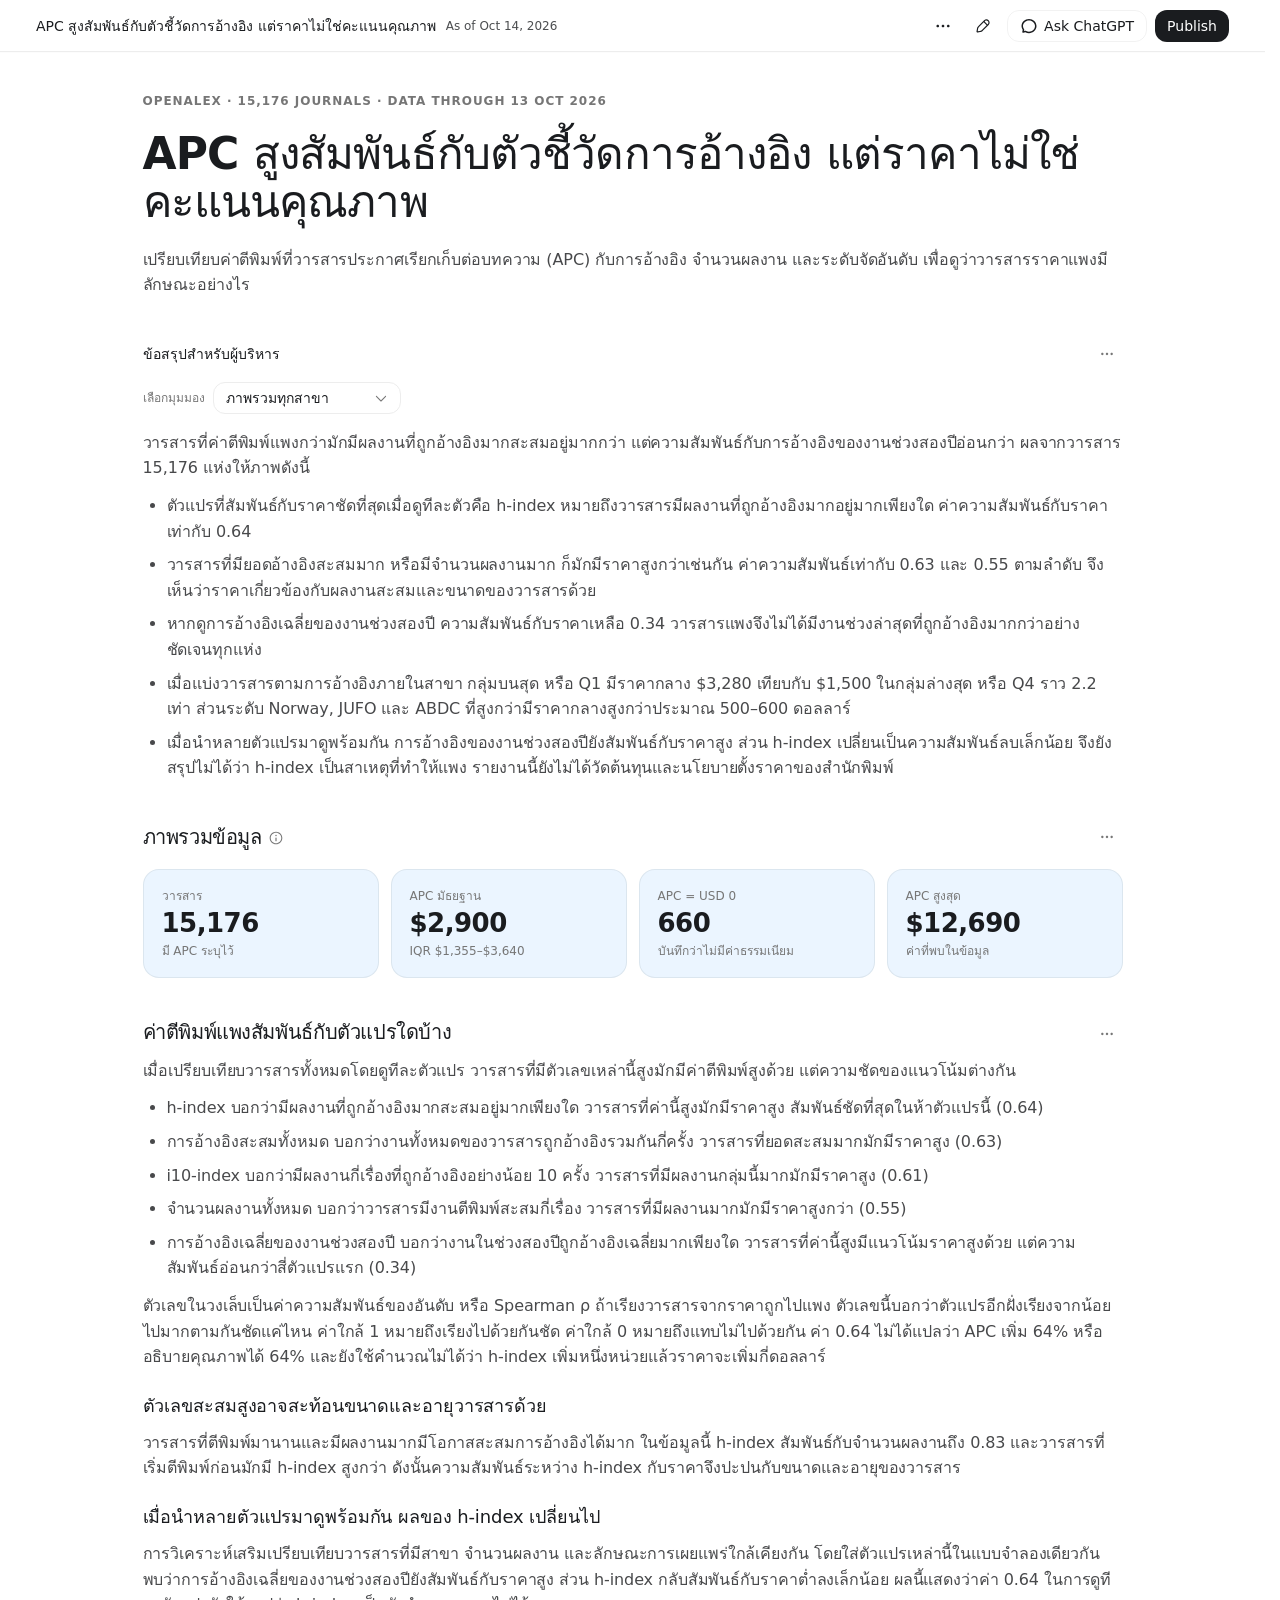
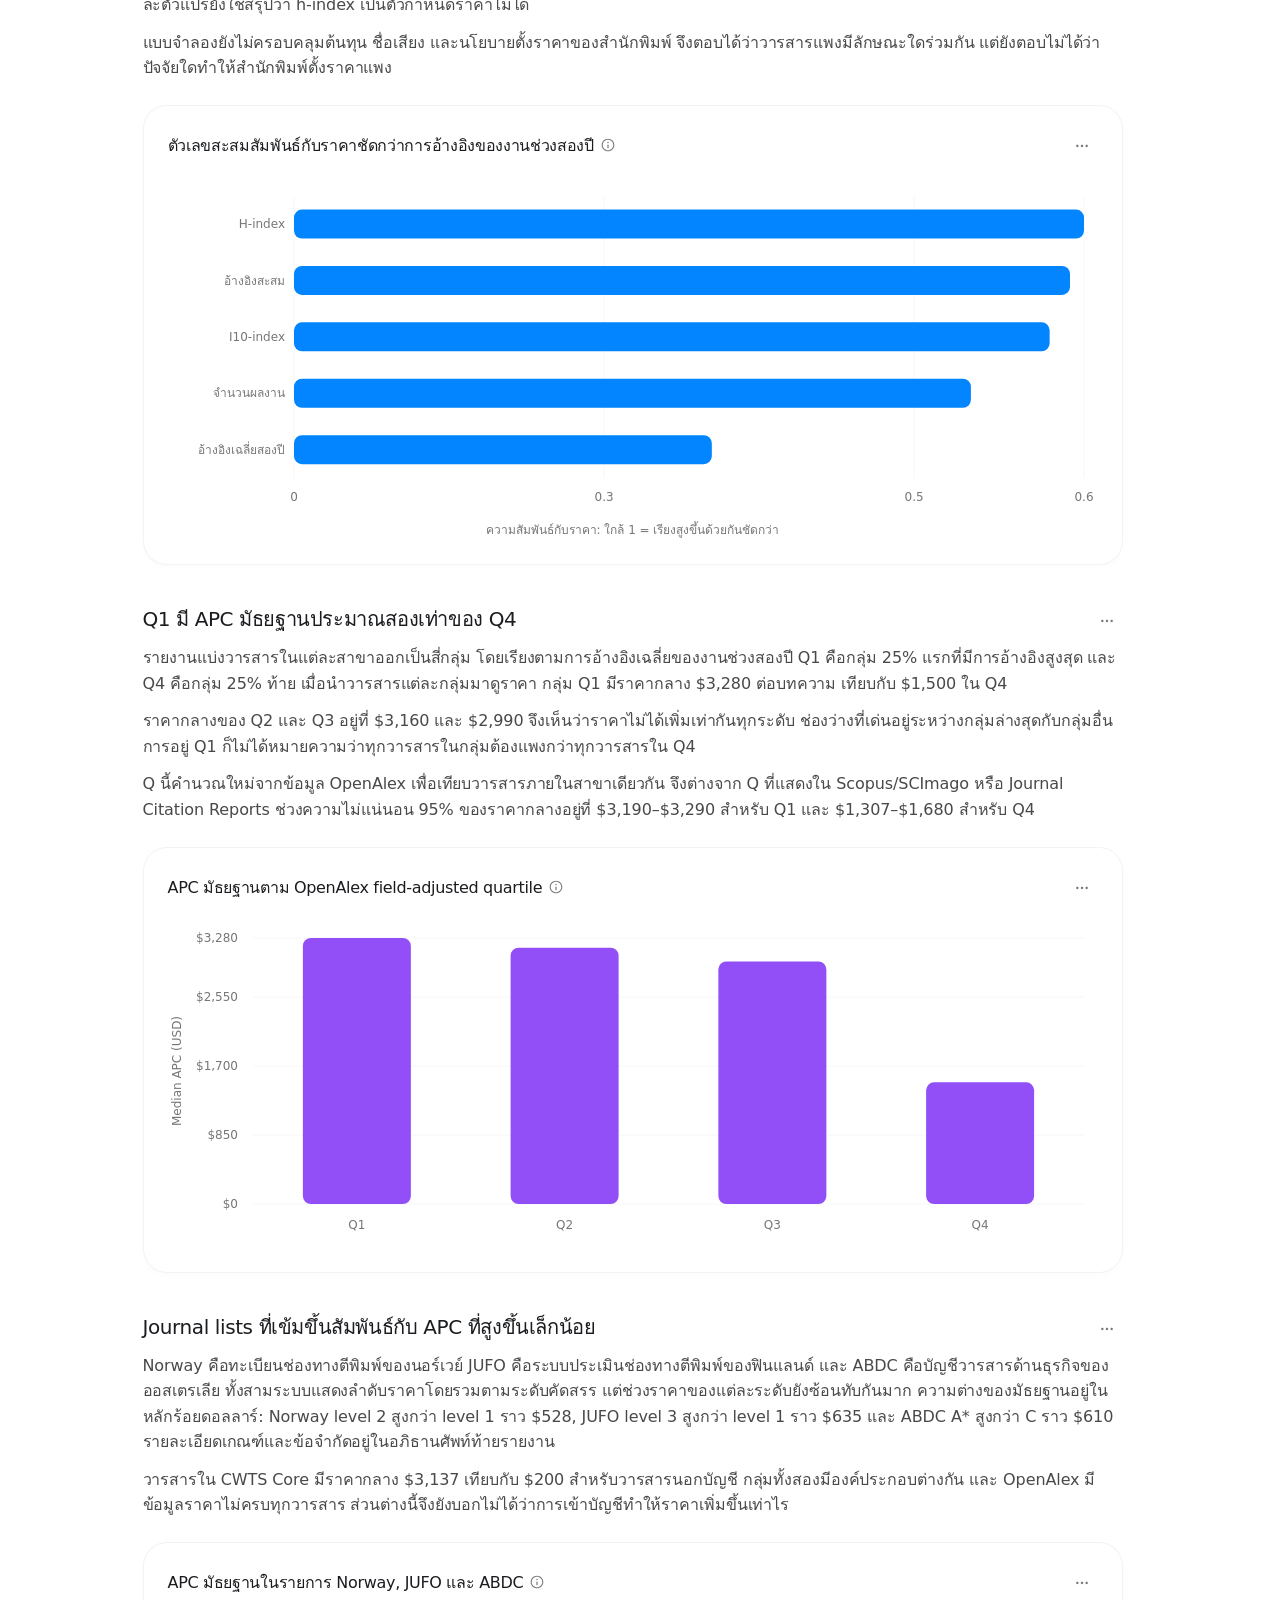
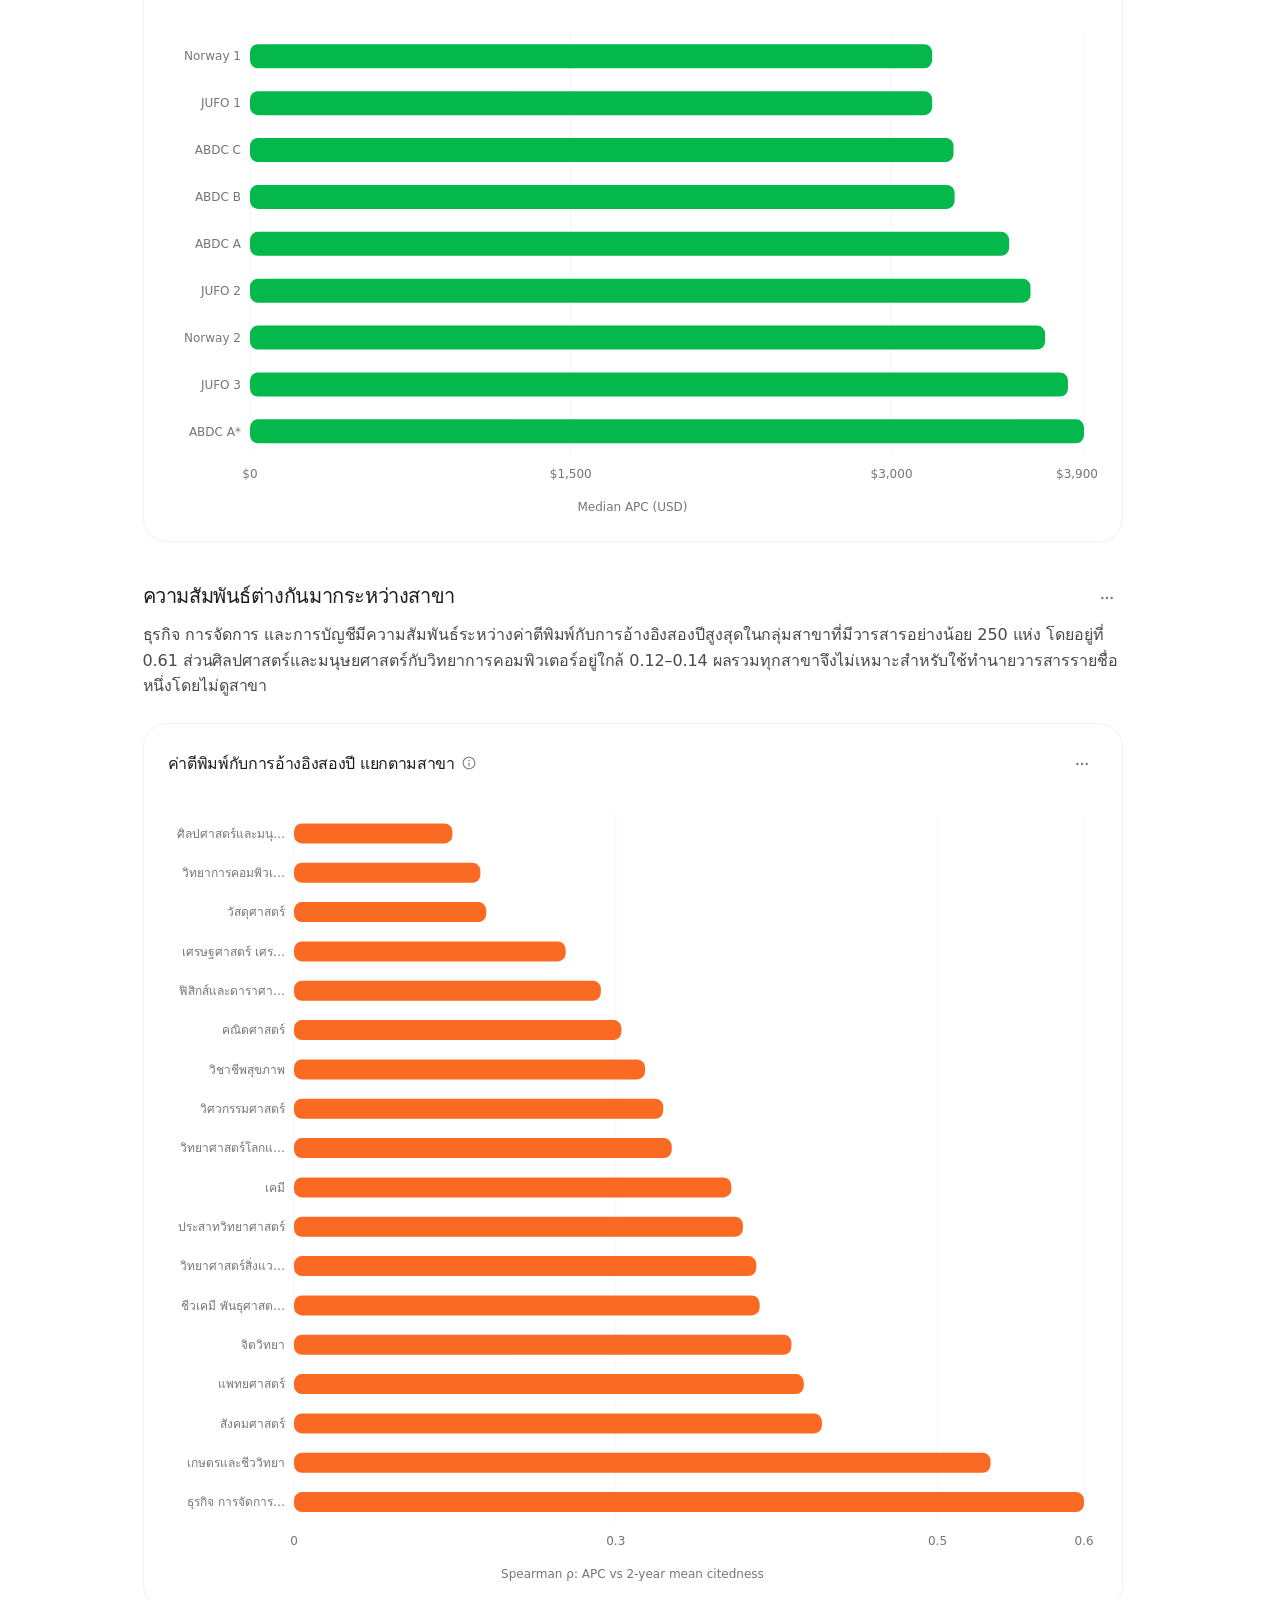
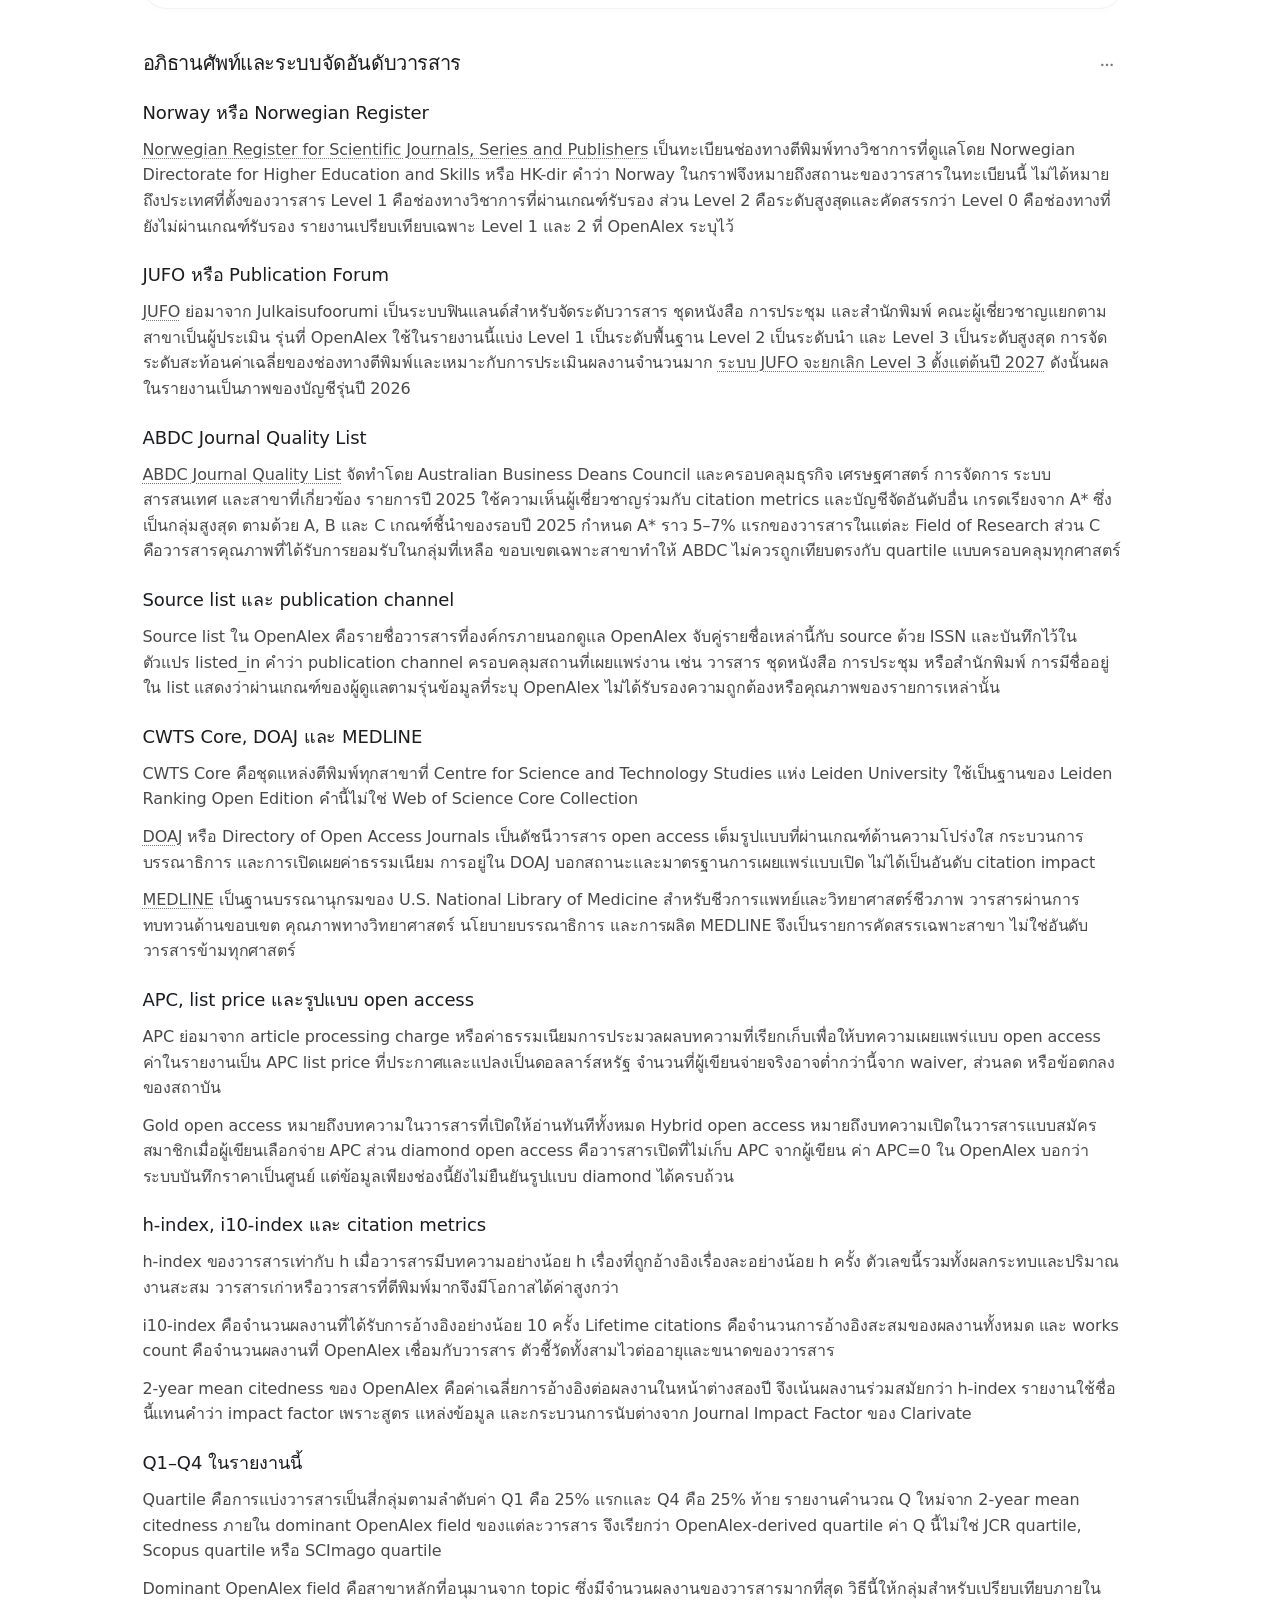
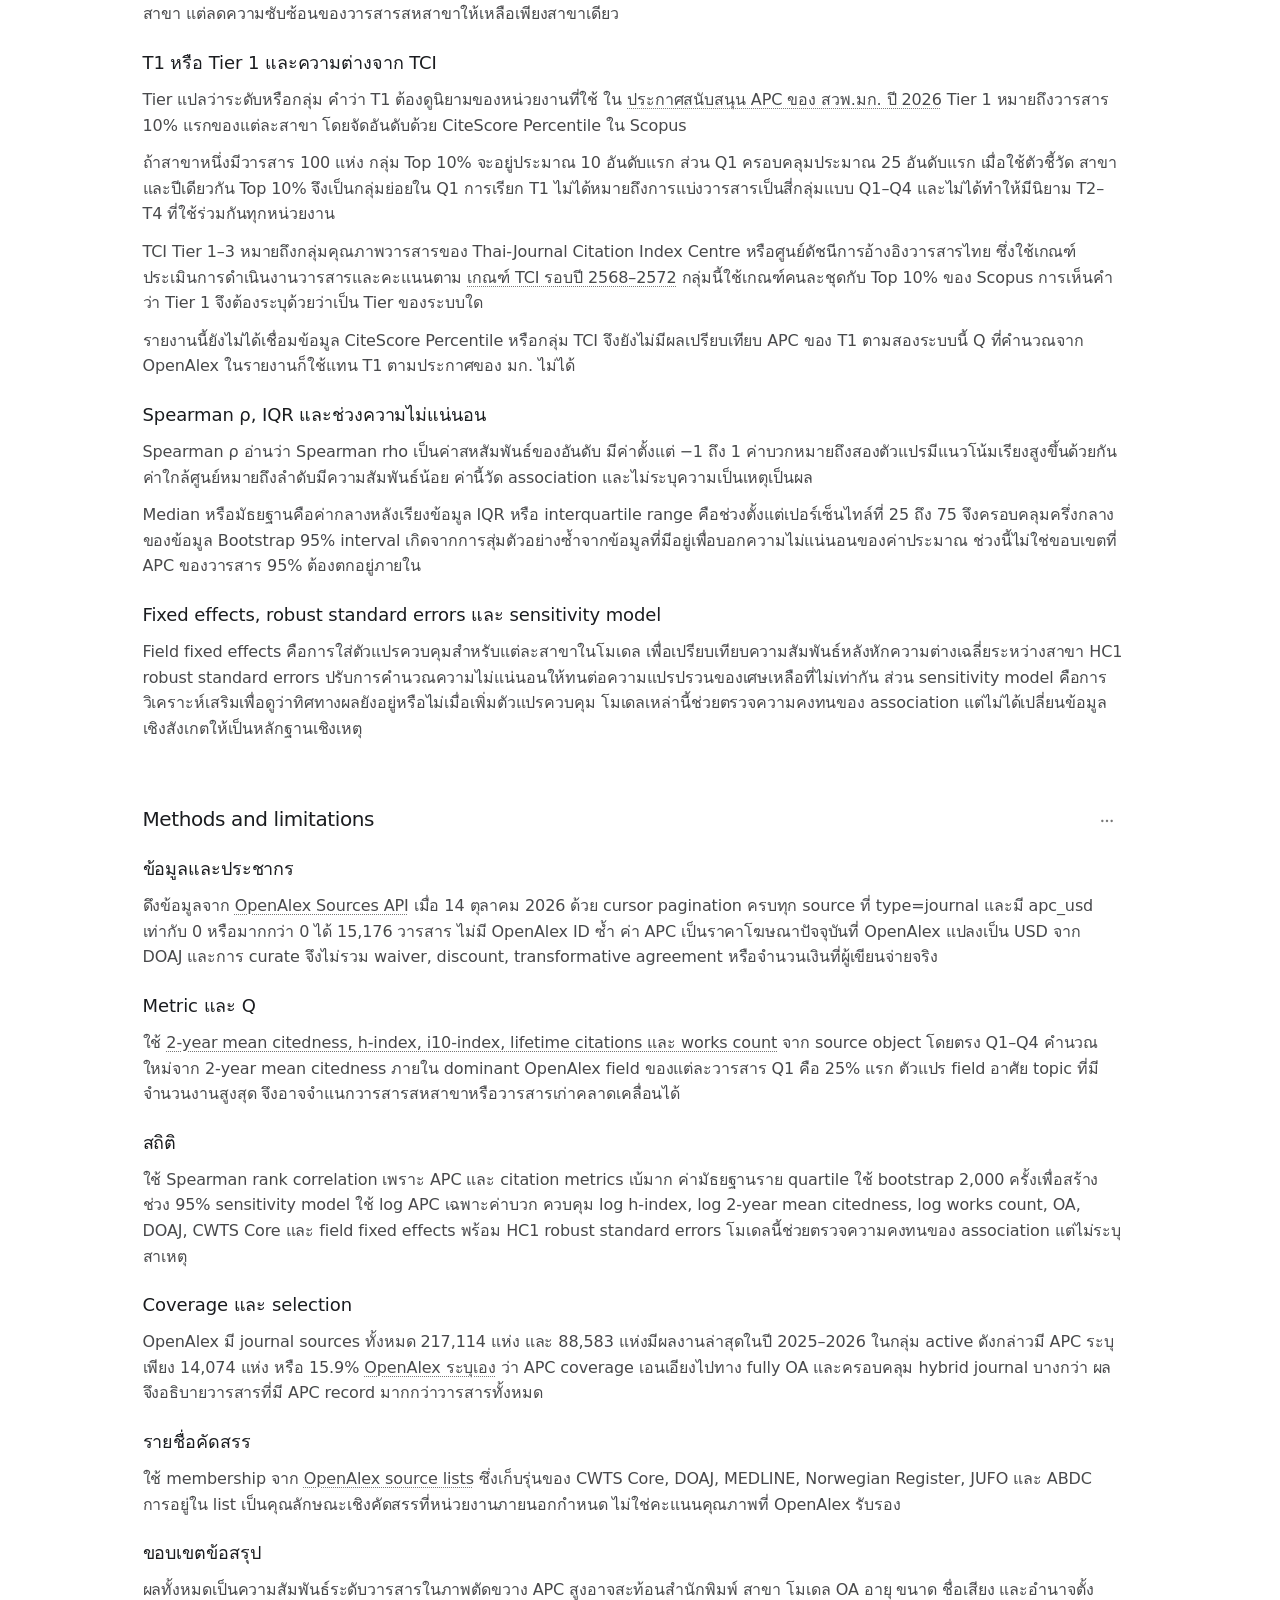
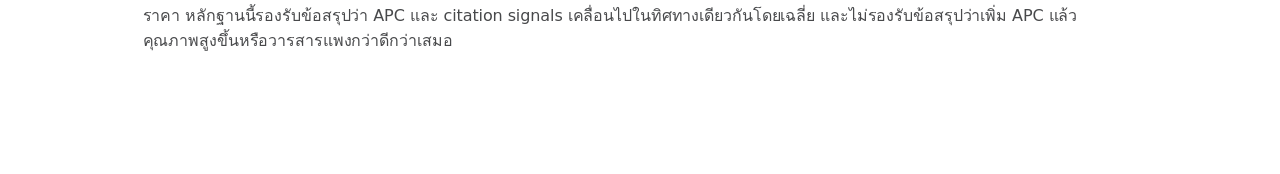
==== site/apc-quality-report.html @ b06a20b9 "Add OpenAlex APC quality report, analysis, and deployment workflow" ====
<!doctype html>
<html lang="th">
<head>
<!-- Google Analytics: same measurement ID as urban.cpe.ku.ac.th -->
<script async src="https://www.googletagmanager.com/gtag/js?id=G-BWX7PFH4XM"></script>
<script>
  window.dataLayer = window.dataLayer || [];
  function gtag(){dataLayer.push(arguments);}
  gtag("js", new Date());
  gtag("config", "G-BWX7PFH4XM", { anonymize_ip: true });
</script>

<meta charset="utf-8">
<meta name="viewport" content="width=device-width, initial-scale=1">
<meta name="color-scheme" content="light dark">
<meta name="theme-color" content="#ffffff">
<meta name="data-app-snapshot-sha256" content="0179eed8e759d03d954dcfe3400791c3a5f166234ef42895cb995ad8b1d09591">
<meta name="data-app-runtime-sha256" content="9e3ede84b28aded3c7379b6e6a5611f0d95b9977eb0f781e279ceefabfcbd27e">
<meta name="data-app-bootstrap" content="deferred-content-v1">


<meta name="data-app-local-thread" content="01a13a0b-711e-7191-8e4e-54ca4b1462dc">
<title>APC สูงสัมพันธ์กับตัวชี้วัดการอ้างอิง แต่ราคาไม่ใช่คะแนนคุณภาพ</title>
<link rel="icon" type="image/svg+xml" href="[data-uri]">
<style>:root{color-scheme:light dark;--adaptive-theme:1;--font-sans-default:-apple-system-body,ui-sans-serif,-apple-system,system-ui,"Segoe UI",Helvetica,"Apple Color Emoji",Arial,sans-serif,"Segoe UI Emoji","Segoe UI Symbol";--font-sans:var(--vscode-font-family,var(--font-sans-default));--background:var(--color-token-main-surface-primary,var(--color-background-surface,light-dark(#fff,#181818)));--surface:var(--color-background-elevated-secondary-opaque,light-dark(#fcfcfc,#212121));--surface-raised:var(--color-token-dropdown-background,light-dark(#fff,#282828));--muted:light-dark(#f7f7f7,#282828);--control:var(--color-background-control-opaque,light-dark(#fff,#212121));--control-hover:light-dark(#f2f2f2,#303030);--interaction-hover:var(--muted);--interaction-active:var(--control-hover);--text:var(--color-token-foreground,var(--color-text-foreground,light-dark(#1a1c1f,#fff)));--secondary:var(--color-token-description-foreground,light-dark(#767676,#afafaf));--border:var(--color-token-border,var(--color-border,light-dark(#ededed,#303030)));--border-strong:var(--color-border-heavy,light-dark(#dfdfdf,#414141));--accent:var(--color-text-accent,light-dark(#339cff,#99ceff));--positive:var(--color-text-success,light-dark(#00a240,#40c977));--negative:var(--color-text-error,light-dark(#e02e2a,#ff6764));--chart-1:light-dark(#0285ff,#66b5ff);--chart-2:light-dark(#924ff7,#ad7bf9);--chart-3:light-dark(#04b84c,#40c977);--chart-4:light-dark(#fb6a22,#ff8549);--chart-5:light-dark(#ff66ad,#ff8cc1);--chart-6:light-dark(#ffc300,#ffd240);--chart-7:light-dark(#fa423e,#ff6764);--chart-8:light-dark(#8f8f8f,#afafaf);--chart-neutral-fill:color-mix(in srgb,var(--text) 3%,var(--surface));--ranked-list-fill:color-mix(in srgb,var(--chart-1) 16%,var(--surface));--ranked-list-fill-hover:color-mix(in srgb,var(--chart-1) 24%,var(--surface));--movement-positive:color-mix(in srgb,var(--positive) 75%,var(--text));--movement-negative:color-mix(in srgb,var(--negative) 75%,var(--text));--movement-total:var(--secondary);--card-radius:16px;--data-card-radius:20px;--data-card-background:var(--background);--control-radius:12px;--mark-radius:8;--card-shadow:0 4px 12px rgb(0 0 0/1%);--shadow:0 8px 16px -4px rgb(0 0 0/12%)}:root:not([data-app-theme]),:root:is([data-app-theme="original"],[data-app-theme="codex-classic"]){--dashboard-background:light-dark(color-mix(in srgb,var(--background) 98.6%,var(--text)),var(--background))}
.dashboard-topbar-copy,.dashboard-topbar-actions,.dashboard-topbar-edit-controls{align-items:center;gap:10px;min-width:0;display:flex}.dashboard-topbar-copy{flex:auto}.dashboard-topbar-actions,.dashboard-topbar-edit-controls{flex:none}.dashboard-topbar-mode-controls{flex:none;align-items:center;gap:10px;display:flex}.dashboard-topbar-mode-controls [data-mode-action]{box-sizing:border-box;white-space:nowrap;transform-origin:100%}@media (width<=599px){.dashboard-topbar-mode-controls{grid-area:2/1/3/-1;justify-self:end}}.data-executive-summary{border-radius:var(--data-card-radius,var(--card-radius));background:0 0;border:0;min-width:0;overflow:visible}.data-executive-summary-heading{margin:0}.data-executive-summary-trigger{border-radius:var(--data-card-radius,var(--card-radius));width:100%;color:var(--text);cursor:pointer;font:inherit;text-align:left;background:0 0;border:0;justify-content:space-between;align-items:center;gap:16px;padding:12px 14px;display:flex}.data-executive-summary-trigger:hover{background:var(--interaction-hover,var(--control-hover))}.data-executive-summary-trigger:focus-visible{outline:2px solid var(--accent);outline-offset:-2px}.data-executive-summary-title-group{flex-wrap:wrap;flex:1;align-items:baseline;gap:10px;min-width:0;display:flex}.data-executive-summary-title{white-space:nowrap;flex:none;font-size:16px;font-weight:500;line-height:20px}.data-executive-summary-preview{min-width:0;color:color-mix(in srgb, var(--secondary) 68%, transparent);text-overflow:ellipsis;white-space:nowrap;flex:240px;font-size:14px;font-weight:400;line-height:20px;overflow:hidden}.data-executive-summary-toggle-icon{width:18px;height:18px;color:var(--secondary);flex:none;position:relative}.data-executive-summary-toggle-icon:before,.data-executive-summary-toggle-icon:after{content:"";background:currentColor;border-radius:999px;width:14px;height:1.5px;position:absolute;top:50%;left:50%;transform:translate(-50%,-50%)}.data-executive-summary-toggle-icon:after{transform:translate(-50%,-50%)rotate(90deg)}.data-executive-summary-trigger[aria-expanded=true] .data-executive-summary-toggle-icon:after{opacity:0}.data-executive-summary[data-open] .data-executive-summary-title{color:var(--secondary)}.data-executive-summary-panel{padding:0 0 18px}.data-executive-summary--inset{background:color-mix(in srgb, var(--text) 2%, transparent);overflow:hidden}.data-executive-summary--inset .data-executive-summary-trigger:hover{background:color-mix(in srgb, var(--text) 2%, transparent)}.data-executive-summary--inset .data-executive-summary-panel{padding:0 14px 18px}.data-executive-summary-content{grid-template-columns:minmax(0,1fr);gap:16px;width:100%;min-width:0;max-width:780px;padding-top:8px;display:grid}.data-executive-summary-content>:where(p,ul,ol){margin:0}.data-executive-summary-content .rich-narrative{min-width:0;margin:0}.data-executive-summary-content :is(.rich-narrative-content,.report-rich-editable)>p{margin:0}.data-executive-summary-content p{color:var(--text);font-size:16px;line-height:1.55}.data-executive-summary-content :is(strong,b,.markdown-bold){font-weight:600}.data-segmented-control{border:1px solid var(--border);border-radius:var(--control-radius);background:var(--control);align-items:stretch;min-width:0;max-width:100%;display:inline-flex;overflow:visible}.data-segmented-control[data-full-width]{width:100%;display:flex}.data-segmented-control-label{text-overflow:ellipsis;white-space:nowrap;min-width:0;overflow:hidden}.data-segmented-control[data-disabled]{opacity:var(--control-disabled-opacity,.58)}.data-segmented-control button{border:0;border-left:1px solid var(--border);min-width:0;min-height:30px;color:var(--secondary);cursor:pointer;font:inherit;white-space:nowrap;background:0 0;flex:0 auto;justify-content:center;align-items:center;padding:0 12px;font-size:14px;font-weight:400;line-height:20px;display:inline-flex;position:relative}.data-segmented-control button:first-child{border-radius:var(--control-radius) 0 0 var(--control-radius)}.data-segmented-control button:last-child{border-radius:0 var(--control-radius) var(--control-radius) 0}.data-segmented-control button:only-child{border-radius:var(--control-radius)}.data-segmented-control-tooltip{z-index:var(--layer-tooltip);position:absolute;bottom:calc(100% + 7px);left:50%;transform:translate(-50%,2px)}.data-segmented-control-button:hover .data-segmented-control-tooltip,.data-segmented-control-button:focus-visible .data-segmented-control-tooltip{opacity:1;transform:translate(-50%)}.data-segmented-control[data-size=default] button{min-height:calc(var(--data-control-height,32px) - 2px)}.data-segmented-control[data-full-width] button{flex:1 1 0}.data-segmented-control button:first-child{border-left:0}.data-segmented-control button:hover:not(:disabled){background:var(--interaction-hover,var(--control-hover));color:var(--text)}.data-segmented-control button:focus-visible{z-index:1;outline:2px solid var(--accent);outline-offset:-2px;position:relative}.data-segmented-control button[aria-pressed=true]{background:color-mix(in srgb, var(--text) 5%, transparent);color:var(--text)}.data-segmented-control button:disabled{cursor:default}@media (prefers-reduced-motion:reduce){.data-segmented-control button{transition:none}}.data-slider{--data-slider-control-height:var(--data-control-height,32px);--data-slider-control-padding:var(--space-3,12px);--data-slider-inline-gap:24px;--data-slider-inline-label-width:200px;align-content:start;gap:var(--field-label-gap,6px);min-width:0;color:var(--text);display:grid;container:data-slider/inline-size}.data-slider[data-layout=inline]{grid-template-columns:minmax(112px, var(--data-slider-inline-label-width)) minmax(0, 1fr);align-items:center;column-gap:var(--data-slider-inline-gap);row-gap:var(--field-label-gap,6px)}.data-slider[data-layout=inline]>.data-slider-label--outside{grid-area:1/1}.data-slider[data-layout=inline]>.data-slider-control{grid-area:1/2}.data-slider[data-layout=inline][data-label-placement=hidden]>.data-slider-control{grid-column:1/-1}.data-slider[data-disabled]{opacity:var(--control-disabled-opacity,.58)}.data-slider-label{min-width:0;color:var(--secondary);font-size:14px;font-weight:400;line-height:20px}.data-slider-label--outside{width:fit-content}.data-slider-label--inline{box-sizing:border-box;width:100%;min-height:var(--data-slider-control-height);pointer-events:none;text-overflow:ellipsis;white-space:nowrap;align-items:center;padding-inline:16px;display:flex;overflow:hidden}.data-slider[data-label-placement=inline]{gap:0}.data-slider[data-label-placement=inline] .data-slider-label--inline{z-index:5;inset-block:0;left:var(--data-slider-control-padding);width:auto;max-width:calc(100% - 96px);min-height:0;padding:0;position:absolute}.data-slider--range[data-center-inline-label] .data-slider-label--inline{left:var(--data-slider-midpoint);width:max-content;max-width:max(0px, calc(var(--data-slider-span) - 32px));text-align:center;justify-content:center;transform:translate(-50%)}.data-slider-label--hidden,.data-slider-visually-hidden{clip:rect(0 0 0 0);clip-path:inset(50%);white-space:nowrap;border:0;width:1px;height:1px;margin:-1px;padding:0;position:absolute;overflow:hidden}.data-slider-control{height:var(--data-slider-control-height);border:1px solid var(--border);border-radius:var(--control-radius);background:var(--surface);touch-action:none;min-width:0;transition:border-color .12s,box-shadow .12s;position:relative;overflow:visible}.data-slider-control:has(.data-slider-input:focus-visible){border-color:var(--control-focus-border,var(--border-strong));box-shadow:var(--control-focus-ring,0 0 0 1px var(--border-strong))}.data-slider-track{z-index:1;border-radius:inherit;pointer-events:none;position:absolute;inset:-1px;overflow:visible}.data-slider-selection{inset:0 calc(100% - var(--data-slider-end-position)) 0 var(--data-slider-start-position);border-radius:inherit;background:var(--muted);min-width:0;box-shadow:inset 0 0 0 1px color-mix(in srgb, var(--text) 9%, transparent), 0 1px 1px color-mix(in srgb, var(--text) 3%, transparent);transition:box-shadow .12s;position:absolute}.data-slider:not([data-disabled]) .data-slider-control:hover .data-slider-selection{box-shadow:inset 0 0 0 1px color-mix(in srgb, var(--text) 14%, transparent), 0 1px 1px color-mix(in srgb, var(--text) 3%, transparent)}.data-slider--single .data-slider-selection{min-width:min(16px,100%)}.data-slider-bound,.data-slider-value{z-index:5;color:var(--secondary);font-variant-numeric:tabular-nums;pointer-events:none;white-space:nowrap;font-size:12px;line-height:16px;position:absolute;top:50%;transform:translateY(-50%)}.data-slider-bound{transition:opacity .12s}.data-slider-bound--minimum{left:8px}.data-slider-bound--maximum{right:8px}.data-slider-bound[data-hidden]{opacity:0}.data-slider-value[data-placement=inside]{color:var(--text)}.data-slider-value--end{right:var(--data-slider-control-padding);color:var(--text);font-size:14px;line-height:20px;left:auto}.data-slider--range .data-slider-value{color:var(--text);font-size:14px;line-height:20px}.data-slider-handle{z-index:4;background:var(--secondary);opacity:.55;pointer-events:none;border-radius:999px;width:2px;height:18px;transition:opacity .12s;position:absolute;top:50%;transform:translate(-1px,-50%)}.data-slider-handle--lower{left:clamp(8px, calc(var(--data-slider-start) + 8px), calc(100% - 8px))}.data-slider-handle--upper{left:clamp(8px, calc(var(--data-slider-end) - 8px), calc(100% - 8px))}.data-slider--range[data-collapsed] .data-slider-handle{left:clamp(8px, var(--data-slider-start), calc(100% - 8px))}.data-slider:not([data-disabled]) .data-slider-control:hover .data-slider-handle{opacity:.8}.data-slider--single .data-slider-control:has(.data-slider-input:active) .data-slider-handle--upper,.data-slider--single .data-slider-control:has(.data-slider-input:focus-visible) .data-slider-handle--upper,.data-slider--range[data-active-thumb=lower] .data-slider-control:has(.data-slider-input--lower:active,.data-slider-input--lower:focus-visible) .data-slider-handle--lower,.data-slider--range[data-active-thumb=upper] .data-slider-control:has(.data-slider-input--upper:active,.data-slider-input--upper:focus-visible) .data-slider-handle--upper{opacity:1}.data-slider-input{appearance:none;cursor:ew-resize;opacity:0;touch-action:none;background:0 0;border:0;outline:0;width:100%;height:100%;margin:0;position:absolute;inset:0}.data-slider-input:disabled{cursor:default}.data-slider-input--single{z-index:6}.data-slider--range .data-slider-input{z-index:6;pointer-events:none}.data-slider--range[data-active-thumb=lower] .data-slider-input--lower,.data-slider--range[data-active-thumb=upper] .data-slider-input--upper{z-index:7}.data-slider-input::-webkit-slider-runnable-track{height:var(--data-slider-control-height);background:0 0}.data-slider-input::-webkit-slider-thumb{width:20px;height:var(--data-slider-control-height);appearance:none;cursor:ew-resize;background:0 0;border:0;margin-top:0}.data-slider--range .data-slider-input::-webkit-slider-thumb{pointer-events:auto}.data-slider-input::-moz-range-track{height:var(--data-slider-control-height);background:0 0}.data-slider-input::-moz-range-thumb{width:20px;height:var(--data-slider-control-height);cursor:ew-resize;background:0 0;border:0}.data-slider--range .data-slider-input::-moz-range-thumb{pointer-events:auto}@media (pointer:coarse){.data-slider-input::-webkit-slider-thumb{width:44px}.data-slider-input::-moz-range-thumb{width:44px}}@container data-slider (width<=520px){.data-slider[data-layout=inline]>.data-slider-label--outside,.data-slider[data-layout=inline]>.data-slider-control{grid-column:1/-1}.data-slider[data-layout=inline]>.data-slider-label--outside{grid-row:1}.data-slider[data-layout=inline]>.data-slider-control{grid-row:2}}@media (prefers-reduced-motion:reduce){.data-slider-control,.data-slider-bound,.data-slider-handle{transition:none}}.data-switch{min-height:32px;color:var(--text);cursor:pointer;font:inherit;text-align:left;background:0 0;border:0;justify-content:space-between;align-items:center;gap:12px;padding:0;font-size:14px;font-weight:400;display:inline-flex}.data-switch[data-full-width]{width:100%}.data-switch-track{background:var(--border-strong);border-radius:999px;flex:none;width:34px;height:20px;transition:background .16s;position:relative}.data-switch-track:after{background:var(--surface-raised);content:"";border-radius:50%;width:16px;height:16px;transition:transform .16s;position:absolute;top:2px;left:2px}.data-switch[aria-checked=true] .data-switch-track{background:var(--accent)}.data-switch[aria-checked=true] .data-switch-track:after{transform:translate(14px)}.data-switch:focus-visible{outline:2px solid var(--accent);outline-offset:2px}.data-switch:disabled{cursor:default;opacity:var(--control-disabled-opacity,.58)}@media (prefers-reduced-motion:reduce){.data-switch-track,.data-switch-track:after{transition:none}}.data-switch[data-size=compact]{color:var(--secondary);font:inherit;border-radius:var(--control-radius);cursor:pointer;white-space:nowrap;background:0 0;border:0;align-items:center;gap:8px;padding:6px 8px;font-size:14px;display:inline-flex}.data-switch[data-size=compact]:hover{background:var(--interaction-hover);color:var(--text)}.data-switch[data-size=compact] .data-switch-track{background:var(--border-strong);border-radius:10px;width:28px;height:16px;transition:background .12s;position:relative}.data-switch[data-size=compact] .data-switch-track:after{content:"";background:var(--surface);border-radius:50%;width:12px;height:12px;transition:transform .12s;position:absolute;top:2px;left:2px}.data-switch[data-size=compact][aria-checked=true] .data-switch-track{background:var(--text)}.data-switch[data-size=compact][aria-checked=true] .data-switch-track:after{transform:translate(12px)}.form-checkbox{align-items:center;gap:var(--space-2);cursor:pointer;display:inline-flex}.form-checkbox-control{flex:0 0 var(--space-5);width:var(--space-5);height:var(--space-5);display:inline-flex;position:relative}.form-checkbox-control input{appearance:none;z-index:1;border-radius:var(--radius-xs);width:100%;height:100%;cursor:inherit;background:0 0;border:0;margin:0;position:absolute;inset:0}.form-checkbox-control>:not(input){pointer-events:none;position:absolute;inset:0}.form-checkbox-control [data-dashboard-icon=checkboxUnchecked]{color:var(--border-strong)}.form-checkbox-control [data-dashboard-icon=checkboxChecked]{color:var(--text);opacity:0}.form-checkbox-control input:checked~[data-dashboard-icon=checkboxUnchecked]{opacity:0}.form-checkbox-control input:checked~[data-dashboard-icon=checkboxChecked]{opacity:1}.form-checkbox-control input:focus-visible{outline:2px solid var(--accent);outline-offset:3px}.form-checkbox:has(input:disabled){opacity:.5;cursor:not-allowed}.section-navigator{z-index:20;padding:6px;position:fixed;top:50%;left:12px;transform:translateY(-50%)}.section-navigator:not([data-placement=inline])[data-fits-gutter=false]{visibility:hidden;pointer-events:none}.section-navigator-trigger{border-radius:var(--radius-md);color:var(--secondary);font:inherit;cursor:pointer;background:0 0;border:0;align-items:center;margin:0;padding:8px 6px;display:flex}.section-navigator-trigger:focus-visible{outline:2px solid var(--accent);outline-offset:2px}.section-navigator-rail{flex-direction:column;align-items:flex-start;width:28px;display:flex}.section-navigator-rail>span{align-items:center;height:12px;display:flex}.section-navigator-rail i{background:var(--secondary);opacity:.5;border-radius:999px;width:9px;height:3px;display:block}.section-navigator-rail i[data-active]{background:var(--text);opacity:1;width:14px}.section-navigator-label{display:none}.section-navigator-menu{opacity:0;visibility:hidden;pointer-events:none;gap:2px;width:max-content;max-width:calc(100vw - 24px);max-height:min(440px,80vh);transition:opacity .1s,transform .1s,visibility .1s;position:absolute;top:50%;left:0;overflow-y:auto;transform:translate(-4px,-50%)}.section-navigator[data-open] .section-navigator-menu{opacity:1;visibility:visible;pointer-events:auto;transform:translateY(-50%)}.section-navigator-menu .menu-item{min-height:28px;padding-block:4px;font-size:12px;font-weight:500}.section-navigator-menu .menu-item-label{text-overflow:ellipsis;white-space:nowrap;overflow:hidden}.section-navigator-menu .menu-item[aria-current]{background:var(--control);color:var(--text)}.section-navigator-menu .menu-item:not([aria-current]){color:var(--secondary)}.section-navigator[data-placement=inline]{margin-bottom:12px;position:relative;top:auto;left:auto;transform:none}.section-navigator[data-placement=inline] .section-navigator-label{display:inline}.section-navigator[data-placement=inline] .section-navigator-trigger{background:var(--control);border:1px solid var(--border);padding:8px 12px}.section-navigator[data-placement=inline] .section-navigator-menu{top:100%;transform:translateY(-4px)}.section-navigator[data-placement=inline][data-open] .section-navigator-menu{transform:none}@media (width<=1080px){.section-navigator:not([data-placement=inline]){display:none}}@media (prefers-reduced-motion:reduce){.section-navigator-menu{transition:none}}.bar-family-list-row,.bar-family-grouped-bar,.bar-family-bullet-row{width:100%;font:inherit;text-align:left;cursor:default;background:0 0;border:0;padding:0;position:relative}.experimental-bar-chart{min-width:0;position:relative}.bar-family-list{gap:var(--bar-family-row-gap,13px);padding:8px 0;display:grid}.bar-family-list[data-label-position=summary],.bar-family-range{padding:0}.bar-family-list-row{min-width:0;color:var(--text);gap:6px;transition:opacity .16s;display:grid}.bar-family-list[data-interacting] .bar-family-list-row:not([data-active]){opacity:.38}.bar-family-list-row:focus-visible,.bar-family-bullet-row:focus-visible{outline:2px solid var(--accent);outline-offset:4px;border-radius:6px}.bar-family-list-copy{font-size:var(--bar-family-font-size,14px);justify-content:space-between;align-items:baseline;gap:12px;line-height:1.2;display:flex}.bar-family-list-copy>span{text-overflow:ellipsis;white-space:nowrap;min-width:0;overflow:hidden}.bar-family-list-copy strong{font-size:inherit;flex:none;font-weight:650}.bar-family-list-track{min-width:0;height:var(--bar-family-thickness,12px);border-radius:var(--bar-family-radius,999px);background:0 0;display:block;overflow:hidden}.bar-family-list-row[data-track] .bar-family-list-track{background:var(--bar-family-track-color)}.bar-family-list-track>span{border-radius:inherit;height:100%;transition:width .18s;display:block}.bar-family-list-row[data-track] .bar-family-list-track[data-segments]{grid-template-columns:repeat(var(--progress-segments), minmax(0, 1fr));background:0 0;gap:3px;display:grid}.bar-family-list-track[data-segments]>span{background:color-mix(in srgb, var(--progress-color) 14%, var(--surface))}.bar-family-list-track[data-segments]>span[data-active]{background:var(--progress-color)}.bar-family-progress-summary{flex-wrap:wrap;gap:4px 8px}.bar-family-progress-summary strong{letter-spacing:-.035em;font-size:20px;font-weight:560;line-height:24px}.bar-family-progress-summary>span{color:var(--secondary);white-space:normal;overflow-wrap:normal}.bar-family-range-track{background:var(--border-strong);border-radius:999px;height:3px;position:relative}.bar-family-range-track i{border:2px solid var(--surface);background:var(--bar-family-range-color,var(--text));width:8px;height:8px;box-shadow:0 0 0 1px var(--border-strong);border-radius:50%;position:absolute;top:50%;transform:translate(-50%,-50%)}.bar-family-range .bar-family-list-row{align-content:center;min-height:28px}.bar-family-range .bar-family-list-row:is(:hover,:focus-visible) .bar-family-range-track{background:var(--secondary)}.bar-family-range .bar-family-list-row:is(:hover,:focus-visible) .bar-family-range-track i{box-shadow:0 0 0 2px var(--bar-family-range-color,var(--text))}.bar-family-range-bounds{color:var(--secondary);font-variant-numeric:tabular-nums;font-size:10px}.bar-family-list-row:hover .bar-family-list-track>span,.bar-family-list-row:focus-visible .bar-family-list-track>span{filter:saturate(1.12)brightness(.92)}.bar-family-list--rankedList .bar-family-list-copy{z-index:2;height:var(--bar-family-thickness,32px);color:var(--text);align-items:center;position:absolute;top:0;left:12px;right:12px}.bar-family-list--rankedList .bar-family-list-row{gap:0}.bar-family-list[data-label-position=above] .bar-family-list-row{gap:7px}.bar-family-list[data-label-position=above] .bar-family-list-value{font-size:var(--bar-family-font-size,14px);align-items:baseline;gap:4px;line-height:1;display:flex}.bar-family-list[data-label-position=above] .bar-family-list-value strong{letter-spacing:-.02em;font-size:28px;font-weight:500}.bar-family-list[data-label-position=above] .bar-family-list-track>span{align-items:center;padding-inline:10px;display:flex}.bar-family-list[data-label-position=above] .bar-family-list-track b{font-size:var(--bar-family-font-size,14px);text-overflow:ellipsis;white-space:nowrap;font-weight:500;overflow:hidden}.bar-family-list-toggle{color:var(--secondary);font:inherit;cursor:pointer;background:0 0;border:0;border-radius:8px;justify-self:start;padding:5px 9px;font-size:13px;font-weight:600}.bar-family-list-toggle:hover{background:color-mix(in srgb, var(--text) 6%, transparent);color:var(--text)}.bar-family-list-toggle:focus-visible{outline:2px solid var(--accent);outline-offset:2px}.bar-family-grouped-list{gap:var(--bar-family-group-gap,15px);display:grid}.bar-family-grouped-row{gap:6px;display:grid}.bar-family-grouped-label{color:var(--text);font-size:14px;font-weight:500}.bar-family-grouped-pair{gap:4px;display:grid}.bar-family-grouped-bar{grid-template-columns:minmax(0, 1fr) var(--bar-family-value-width,4ch);min-height:max(22px, var(--bar-family-thickness,10px));color:inherit;align-items:center;gap:12px;transition:opacity .16s;display:grid}.bar-family-grouped-list[data-interacting] .bar-family-grouped-bar:not([data-active]){opacity:.38}.bar-family-grouped-bar:hover .bar-family-grouped-track>span,.bar-family-grouped-bar:focus-visible .bar-family-grouped-track>span{filter:saturate(1.08)brightness(.96)}.bar-family-grouped-bar:focus-visible{outline:2px solid var(--accent);outline-offset:3px;border-radius:4px}.bar-family-grouped-track{min-width:0;height:var(--bar-family-thickness,10px);border-radius:var(--bar-family-radius,5px);display:block;overflow:hidden}.bar-family-grouped-value{text-align:end;min-width:4ch;color:var(--text);font-variant-numeric:tabular-nums;font-size:14px;font-weight:600;line-height:22px}.bar-family-grouped-track>span{border-radius:inherit;height:100%;display:block}.bar-family-grouped-list>.chart-legend{justify-content:flex-start;margin:0}.experimental-bar-plot{width:100%;height:100%;min-height:0}.experimental-bar-chart[data-axis-label=true]{grid-template-rows:minmax(0,1fr) 18px;gap:4px;display:grid}.experimental-bar-axis-label{color:var(--secondary);text-align:center;font-size:11px;line-height:18px}.bar-family-segmented{gap:18px;padding:8px 0;display:grid;position:relative;container:composition/inline-size}.bar-family-segmented :is(.bar-family-segment,.bar-family-segment-callouts>div,.bar-family-segment-labels>div,.bar-family-segment-annotations>div,tbody>tr){transition:opacity .12s}.bar-family-segmented[data-interacting] :is(.bar-family-segment,.bar-family-segment-callouts>div,.bar-family-segment-labels>div,.bar-family-segment-annotations>div,tbody>tr):not([data-active]){opacity:.38}.bar-family-segment[data-active]{box-shadow:inset 0 0 0 1px color-mix(in srgb, var(--text) 24%, transparent)}@media (prefers-reduced-motion:reduce){.bar-family-segmented *{transition:none}}.bar-family-comparison-table{max-width:100%;display:none;overflow-x:auto}.bar-family-comparison-table table{border-collapse:collapse;width:100%;font-size:13px}.bar-family-comparison-table :is(th,td){border-bottom:1px solid var(--border);text-align:right;font-variant-numeric:tabular-nums;padding:10px 4px}.bar-family-comparison-table th{font-weight:500}.bar-family-comparison-table th:first-child{text-align:left}.bar-family-comparison-table thead,.bar-family-period-label{color:var(--secondary);font-size:12px}.bar-family-segmented[data-callouts-fit=false]>.bar-family-segment-callouts{visibility:hidden;pointer-events:none;top:0;position:absolute;inset-inline:0}.bar-family-segmented[data-callouts-fit=false]>.bar-family-comparison-table{display:block}.bar-family-segmented-track{width:100%;height:var(--bar-family-thickness,28px);border-radius:var(--bar-family-radius,999px);background:color-mix(in srgb, var(--text) 7%, transparent);display:flex;overflow:visible}.bar-family-segment{border:0;border-right:var(--bar-family-segment-gap,2px) solid var(--surface);color:#fff;min-width:2px;font:inherit;font-size:var(--bar-family-font-size,14px);cursor:default;padding:0;font-weight:650;position:relative;overflow:visible}.bar-family-segment:first-child{border-radius:var(--bar-family-radius,999px) 0 0 var(--bar-family-radius,999px)}.bar-family-segment:last-child{border-radius:0 var(--bar-family-radius,999px) var(--bar-family-radius,999px) 0;border-right:0}.bar-family-segment:only-child,.bar-family-segmented[data-rounded-segments] .bar-family-segment{border-radius:var(--bar-family-radius,999px)}.bar-family-segment:hover,.bar-family-segment:focus-visible{z-index:2}.bar-family-segment:focus-visible{outline:2px solid var(--accent);outline-offset:3px}.bar-family-segment-annotations{grid-template-columns:repeat(2,minmax(0,1fr));gap:0 24px;display:grid}@container composition (width<=560px){.bar-family-segment-annotations{grid-template-columns:minmax(0,1fr)}}.bar-family-segment-annotations>div{border-bottom:1px solid var(--border);font-size:var(--bar-family-font-size,14px);grid-template-columns:8px minmax(0,1fr) auto;align-items:center;gap:9px;padding:10px 0;display:grid}.bar-family-segment-key{border-radius:50%;width:8px;height:8px}.bar-family-segment-annotations strong,.bar-family-segment-annotations small{display:block}.bar-family-segment-annotations strong{font-size:inherit;font-weight:580}.bar-family-segment-annotations small{color:var(--secondary);font-size:inherit;margin-top:3px;line-height:1.25}.bar-family-segment-annotations b{font-size:inherit;font-weight:650}.bar-family-segment-callouts{color:var(--text);font-size:var(--bar-family-font-size,14px);align-items:end;gap:0;display:grid}.bar-family-segment-callouts>div{min-width:0;padding-right:12px}.bar-family-segment-callouts[data-align=right]>div{text-align:right;padding-left:12px;padding-right:0}.bar-family-segment-callouts[data-align=right] span i{margin-left:8px;margin-right:0}.bar-family-segment-callouts strong,.bar-family-segment-callouts span{font-size:inherit;line-height:1.3;display:block}.bar-family-segment-callouts strong{text-overflow:ellipsis;white-space:nowrap;font-weight:500;overflow:hidden}.bar-family-segment-callouts span{white-space:nowrap;margin-top:5px;font-weight:400}.bar-family-segment-callouts span b{font-size:18px;font-weight:500}.bar-family-segment-callouts span i{background:color-mix(in srgb, var(--text) 18%, transparent);vertical-align:-3px;width:1px;height:16px;margin-right:8px;display:inline-block}.bar-family-segment-callouts small{color:var(--secondary);font-size:inherit;margin-left:7px;font-weight:450}.bar-family-segment-callouts[data-position=bottom]{color:color-mix(in srgb, var(--secondary) 72%, transparent);align-items:start}.bar-family-segment-callouts[data-position=bottom] span{margin-top:0}.bar-family-segment-callouts[data-position=bottom] small{color:inherit}.bar-family-segment-callouts[data-position=bottom] strong{margin-top:5px;font-weight:500}.bar-family-segmented:has(.bar-family-segment-callouts){gap:10px}.bar-family-segmented:has(.bar-family-segment-callouts) .bar-family-segmented-track+.bar-family-segmented-track{margin-top:2px}.bar-family-segment-labels{color:var(--text);font-size:var(--bar-family-font-size,14px);gap:0;display:grid}.bar-family-segment-labels>div{text-align:center;justify-items:center;gap:3px;min-width:0;display:grid}.bar-family-segment-labels>div:first-child{text-align:left;justify-items:start}.bar-family-segment-labels>div:last-child{text-align:right;justify-items:end}.bar-family-segment-labels strong{font-size:inherit;font-weight:500;line-height:1.25}.bar-family-segment-labels span{color:var(--secondary);font-size:inherit;line-height:1.25}.bar-family-bullets{gap:var(--bar-family-row-gap,18px);padding:8px 0;display:grid}.bar-family-bullet-row{color:var(--text);gap:7px;display:grid}.bar-family-bullet-track{height:var(--bar-family-thickness,18px);background:color-mix(in srgb, var(--text) 7%, transparent);border-radius:999px;display:block;position:relative}.bar-family-bullet-value,.bar-family-bullet-projection{border-radius:inherit;position:absolute;top:0;bottom:0;left:0}.bar-family-bullet-projection{opacity:.28}.bar-family-bullet-track i{background:var(--text);border-radius:2px;width:2px;position:absolute;top:-4px;bottom:-4px;transform:translate(-1px)}.bar-family-bullet-row:hover .bar-family-bullet-value,.bar-family-bullet-row:focus-visible .bar-family-bullet-value{filter:saturate(1.08)brightness(.96)}@media (width<=520px){.bar-family-segment-annotations{grid-template-columns:1fr}}@media (prefers-reduced-motion:reduce){.bar-family-list-track>span{transition:none}}:root{--spacing:.25rem;--space-1:var(--spacing);--space-2:calc(var(--spacing) * 2);--space-3:calc(var(--spacing) * 3);--space-4:calc(var(--spacing) * 4);--space-5:calc(var(--spacing) * 5);--space-6:calc(var(--spacing) * 6);--data-card-gap:20px;--data-metric-gap:12px;--data-section-gap:40px;--data-section-content-gap:20px;--data-after-metrics-gap:32px;--radius-2xs:2px;--radius-xs:4px;--radius-sm:6px;--radius-md:8px;--radius-lg:10px;--radius-xl:12px;--radius-2xl:16px;--radius-3xl:20px;--radius-4xl:24px;--radius-full:9999px;--shadow-sm:0 1px 2px -1px #00000014;--shadow-md:0 2px 4px -1px #00000014;--shadow-lg:0 4px 8px -2px #0000001a;--shadow-xl:0 8px 16px -4px #0000001f;--shadow-2xl:0 16px 32px -8px #00000030;--shadow-hairline:0 0 0 .5px color-mix(in srgb, var(--text) 14%, transparent);--text-xs-size:12px;--text-xs-line:16px;--text-sm-size:14px;--text-sm-line:20px;--text-md-size:16px;--text-md-line:24px;--text-lg-size:18px;--text-lg-line:28px;--text-xl-size:20px;--text-xl-line:28px;--text-title-2-tracking:normal;--text-title-3-tracking:normal;--text-large-title-tracking:normal;--inverse-surface:var(--color-background-primary-solid,#111);--inverse-surface-hover:var(--color-background-primary-solid-hover,#000);--inverse-text:var(--color-text-primary-solid,#fff);--danger-surface:var(--color-background-danger-solid,var(--negative));--danger-text:var(--color-text-danger-solid,#fff);--radius-small:var(--radius-md,8px);--layer-header:30;--layer-tooltip:50;--tooltip-delay:.6s;--layer-drag:1000;--layer-tooltip-portal:1100;--motion-duration-fast:.15s;--motion-duration-standard:.3s;--motion-duration-segmented:.3s;--motion-easing-emphasized:cubic-bezier(.23, 1, .32, 1);--motion-easing-segmented:cubic-bezier(.23, 1, .32, 1);--motion-easing-out-quint:cubic-bezier(.23, 1, .32, 1);--block-drag-activation-distance:6;--block-drag-lift:-5px;--block-drag-scale:1.015;--block-drag-preview-opacity:.97;--block-drag-source-opacity:.24;--block-drag-max-tilt:1.5;--block-drag-velocity-smoothing:.18;--block-drag-direction-dead-zone:.04;--block-drag-rotation-duration:.1s;--block-drag-reorder-duration:.22s;--block-drag-drop-duration:.22s;--block-drag-reorder-easing:var(--motion-easing-emphasized);--block-drag-insertion-hysteresis:10;--block-drag-scroll-edge:56;--block-drag-scroll-speed:18;--block-layout-min-metric-span:2;--block-layout-min-chart-span:3;--block-layout-min-custom-span:3;--block-layout-min-table-span:3;--block-layout-min-block-span:3;--block-layout-max-row-items:6;--block-layout-row-insertion-zone:40;--block-layout-row-attraction:8;--block-layout-row-hover-delay:.45s;--block-layout-touch-row-hover-delay:.65s;--block-layout-row-gap:0px;--block-layout-auto-resize:1;--dashboard-frosted-background:color-mix(in srgb, var(--background) 95%, transparent);--dashboard-frosted-blur:14px;--data-app-dashboard-content-width:1440px;--data-app-dashboard-wide-content-width:var(--data-app-dashboard-content-width);--data-app-report-evidence-width:748px;--data-app-report-prose-width:748px;--data-app-dashboard-gutter:32px;--data-app-report-gutter:36px;--data-app-dashboard-mobile-gutter:16px;--data-app-report-mobile-gutter:20px;--report-comparison-fill:var(--lightningcss-light,#d4d4d4)var(--lightningcss-dark,#929292);--dashboard-content-max-width:calc(var(--data-app-dashboard-content-width) + 2 * var(--data-app-dashboard-gutter));--dashboard-content-gutter:var(--data-app-dashboard-gutter);--dashboard-content-mobile-gutter:var(--data-app-dashboard-mobile-gutter);font-family:var(--font-sans);font-synthesis:none;text-rendering:optimizelegibility;-webkit-font-smoothing:antialiased}.source-section{gap:var(--space-6);padding:var(--space-6);display:grid}.source-definition{padding:var(--space-4);border-radius:var(--radius-xl);background:var(--muted)}.source-definition h3{margin:3px 0 7px;font-size:16px}.source-definition>p:last-child{color:var(--secondary);margin:0;font-size:14px;line-height:1.55}.source-label,.source-metadata dt{color:var(--secondary);letter-spacing:0;text-transform:none;margin:0;font-size:14px;line-height:24px}.source-value{overflow-wrap:anywhere;color:var(--secondary);margin:0;font-size:12px}.source-metadata{grid-template-columns:repeat(2,minmax(0,1fr));gap:8px;margin:0;display:grid}.source-metadata div{min-width:0}.source-metadata dd{overflow-wrap:anywhere;color:var(--text);margin:8px 0 0;font-size:14px;line-height:1.6}.source-group{gap:8px;display:grid}.source-copy{color:var(--secondary);margin:0;font-size:14px;line-height:1.55}.source-pills{flex-wrap:wrap;gap:7px;display:flex}.source-pill{border:1px solid var(--border);border-radius:999px;align-items:center;gap:6px;min-width:0;padding:6px 9px;font-size:12px;display:inline-flex}.source-pill[href]{color:var(--text);text-decoration:none}.source-pill[href]:hover{border-color:var(--accent);color:var(--accent)}.source-pill span{overflow-wrap:anywhere}.source-definitions{border-collapse:collapse;width:100%}.source-definitions :is(th,td){border-bottom:1px solid color-mix(in srgb, var(--text) 5%, transparent);color:var(--text);text-align:left;vertical-align:top;padding:8px 0;font-size:14px;line-height:1.6}.source-definitions tr:first-child :is(th,td){border-top:1px solid color-mix(in srgb, var(--text) 5%, transparent)}.source-definitions th{width:136px;padding-right:16px;font-weight:500}.source-definition-formula{overflow-wrap:anywhere;color:var(--secondary);margin-top:5px;font-family:ui-monospace,SFMono-Regular,Menlo,Consolas,monospace;font-size:12px;line-height:1.55;display:block}.source-definition-variable{margin-top:2px;font-weight:400}.source-definition-lineage{overflow-wrap:anywhere;color:var(--secondary);margin-top:4px;font-size:12px;line-height:1.55;display:block}.source-caveats{border-top:1px solid color-mix(in srgb, var(--text) 5%, transparent);margin:0;padding:0;list-style:none;display:grid}.source-caveats li{border-bottom:1px solid color-mix(in srgb, var(--text) 5%, transparent);min-width:0;color:var(--text);padding:8px 0;font-size:14px;line-height:1.6}.source-list{gap:2px;margin:0 -8px;display:grid}.source-row{min-width:0;color:var(--text);border-radius:8px;grid-template-columns:17px minmax(0,1fr) auto;align-items:center;gap:10px;padding:9px 8px;font-size:14px;line-height:20px;text-decoration:none;display:grid}.source-row-icon{color:var(--secondary);align-self:start;margin-top:2px}.source-row-copy{gap:1px;min-width:0;display:grid}.source-row-title{overflow-wrap:anywhere;white-space:normal;min-width:0}.source-trust,.source-usage-note{overflow-wrap:anywhere;color:var(--secondary);font-family:var(--font-sans,inherit);white-space:normal;font-size:12px;line-height:20px}.source-row-external{color:var(--secondary);opacity:0;transition:opacity .12s}.source-row[href]:is(:hover,:focus-visible){background:color-mix(in srgb, var(--text) 5%, transparent)}.source-row[href]:is(:hover,:focus-visible) .source-row-external{opacity:1}.source-section .source-evidence{color:var(--text);font-size:14px;line-height:1.55}.source-trace{gap:0;margin:2px 0 0;padding:0;list-style:none;display:grid}.source-trace-step{grid-template-columns:30px minmax(0,1fr);gap:13px;padding:0 0 22px;display:grid;position:relative}.source-trace-step:not(:last-child):after{background:var(--border);content:"";width:1px;position:absolute;top:30px;bottom:3px;left:14px}.source-trace-marker{border:1px solid var(--border);background:var(--surface);width:29px;height:29px;color:var(--secondary);border-radius:50%;place-items:center;font-size:12px;display:grid}.source-trace-copy{min-width:0;padding-top:4px}.source-trace-copy>strong{color:var(--text);font-size:14px;line-height:1.45;display:block}.source-trace-copy>p{color:var(--text);overflow-wrap:anywhere;margin:6px 0 0;font-size:14px;line-height:1.6}.source-trace-copy .source-pills{margin-top:10px}.sql-viewer{border:1px solid var(--border);background:var(--muted);border-radius:12px;overflow:hidden}.sql-toolbar{border-bottom:1px solid var(--border);justify-content:space-between;align-items:center;gap:12px;min-height:46px;padding:6px 10px 6px 14px;display:flex}.sql-toolbar-actions{align-items:center;gap:2px;display:flex}.sql-source-links{flex-wrap:wrap;gap:8px;min-width:0;display:flex}.sql-source-links a{color:var(--secondary);align-items:center;gap:5px;font-size:12px;text-decoration:none;display:inline-flex}.sql-source-links a:hover{color:var(--text)}.sql-copy-button{min-height:30px;color:var(--secondary);background:0 0;border:0;border-radius:7px;flex:none;align-items:center;gap:5px;padding:5px 8px;font-size:12px;display:inline-flex}.sql-copy-button:hover{background:var(--interaction-hover);color:var(--text)}.sql{white-space:pre;min-height:120px;max-height:calc(100dvh - 250px);margin:0;padding:12px 0;font-family:ui-monospace,SFMono-Regular,Menlo,Monaco,Consolas,monospace;font-size:12px;line-height:1.7;overflow:auto}.sql :is(code,span){font-family:inherit}.sql-line{grid-template-columns:38px minmax(0,1fr);padding-right:14px;display:grid}.sql-line-number{color:var(--secondary);text-align:right;user-select:none;padding-right:10px}.sql-line-content{overflow-wrap:anywhere;white-space:pre-wrap}.sql code{min-width:0;display:block}.sql-keyword{color:var(--accent)}.sql-string{color:var(--positive)}.dialog.chart-export-dialog{--control-radius:var(--radius-xl);background:var(--background);width:100vw;max-width:none;height:100dvh;max-height:none;box-shadow:none;border:0;border-radius:0;flex-direction:column;display:flex;top:0;left:0;overflow:hidden;transform:none}.chart-export-dialog .dialog-header:focus{outline:none}.chart-export-dialog>.dialog-header,.chart-export-footer{flex-shrink:0}.chart-export-dialog>.dialog-header{min-height:52px;padding:0 var(--data-app-dashboard-gutter);border-bottom:var(--hairline,1px) solid var(--color-border-light,var(--border))}.chart-export-dialog .dialog-content{flex-direction:column;flex:auto;min-height:0;padding:0;display:flex;overflow:hidden}.chart-export-layout{flex:auto;grid-template-columns:minmax(0,1fr) minmax(260px,320px);min-height:0;display:grid;overflow:hidden}.chart-export-main{flex-direction:column;min-width:0;min-height:0;padding:0 0 20px;display:flex}.chart-export-stage{background:var(--background);flex:auto;justify-content:safe center;align-items:safe center;min-width:0;min-height:0;padding:28px;display:flex;overflow:auto}.chart-export-preset-description{color:var(--secondary);text-align:center;margin:0;font-size:12px;line-height:18px}.chart-export-preview-frame{flex-shrink:0;position:relative}.chart-export-preview{box-sizing:content-box;transform-origin:0 0;border:1px solid var(--color-border-light,var(--border));border-radius:var(--radius-3xl);position:absolute;inset:0 auto auto 0}.chart-export-preview-clip{border-radius:inherit;width:100%;height:100%;overflow:hidden}.chart-export-preview-clip[data-transparent=true]{background-color:var(--surface);background-image:conic-gradient(color-mix(in srgb, var(--text) 8%, transparent) 25%, transparent 0 50%, color-mix(in srgb, var(--text) 8%, transparent) 0 75%, transparent 0);background-size:16px 16px}.chart-export-artwork[data-transparent=true]{background:0 0}.chart-export-artwork{box-sizing:border-box;background:var(--surface);color:var(--text);font-family:var(--font-sans);pointer-events:none;border:0;border-radius:0;flex-direction:column;gap:12px;padding:20px;display:flex;position:relative;overflow:hidden}.chart-export-heading{flex-shrink:0}.chart-export-heading h2{font:500 16px/24px var(--font-sans);color:var(--text);margin:0}.chart-export-heading p{font:400 14px/20px var(--font-sans);color:var(--secondary);margin:0}.chart-export-heading h2+p{margin-top:4px}.chart-export-provenance p{margin:0}.chart-export-provenance p+p{margin-top:2px}.chart-export-provenance{font:400 12px/18px var(--font-sans);color:var(--secondary);overflow-wrap:anywhere;flex-shrink:0;margin:0}.chart-export-plot{flex:auto;min-height:100px}.chart-export-plot>.chart-layout{height:auto}.chart-export-plot .chart-frame{flex:none}.chart-export-plot .chart-layout--legend-right{flex-direction:column;display:flex}.chart-export-plot .chart-legend{max-height:none;overflow:visible;mask-image:none}.chart-export-plot .chart-legend li[data-collapsed]{visibility:visible}.chart-export-plot .chart-legend-toggle{display:none}.chart-export-resize{border-radius:var(--radius-md);width:28px;height:28px;color:var(--border-strong);cursor:nwse-resize;touch-action:none;background:0 0;border:0;place-items:center;padding:0;display:grid;position:absolute;bottom:-12px;right:-12px}.chart-export-resize:after{content:"";box-sizing:border-box;border-radius:var(--radius-full);clip-path:inset(50% 0 0 50%);pointer-events:none;border:2px solid;width:24px;height:24px;position:absolute;top:-3px;left:-3px}.chart-export-resize:hover{color:var(--secondary)}.chart-export-resize:focus-visible{outline:2px solid var(--accent);outline-offset:2px}.chart-export-size-controls{flex-direction:column;flex:none;align-items:center;gap:14px;padding:20px 20px 0;display:flex}.chart-export-presets{flex-wrap:wrap;justify-content:center;align-items:center;gap:8px;display:flex}.chart-export-presets button{border:1px solid var(--border);border-radius:var(--radius-xl);min-height:32px;color:var(--secondary);background:0 0;padding:0 12px;font-size:14px}.chart-export-presets button:hover,.chart-export-presets button[data-active]{background:var(--interaction-hover);color:var(--text)}.chart-export-custom-size{align-items:center;gap:8px;display:flex}.chart-export-controls.explorer-controls{border-top:0;border-left:var(--hairline,1px) solid var(--color-border-light,var(--border));max-height:none;overflow:auto}.chart-export-controls .explorer-section{flex-direction:column;align-items:stretch;display:flex}.chart-export-controls .explorer-section+.explorer-section{border:0;margin-inline:0;padding-inline:0}.chart-export-dimensions{color:var(--secondary);align-items:center;gap:8px;font-size:14px;display:flex}.chart-export-dimensions label{border:1px solid var(--border);border-radius:var(--radius-xl);align-items:center;gap:4px;min-width:0;padding:0 6px 0 8px;display:flex}.chart-export-dimensions input{width:48px;min-width:0;height:30px;color:var(--text);font:inherit;font-variant-numeric:tabular-nums;appearance:textfield;background:0 0;border:0;padding:0}.chart-export-dimensions input::-webkit-inner-spin-button{-webkit-appearance:none;margin:0}.chart-export-dimensions input::-webkit-outer-spin-button{-webkit-appearance:none;margin:0}.chart-export-dimensions label:focus-within{outline:2px solid var(--accent);outline-offset:2px}.chart-export-dimensions input:focus{outline:none}.chart-export-footer{border-top:1px solid var(--border);justify-content:flex-end;align-items:center;gap:8px;padding:16px 20px;display:flex}.chart-export-status{color:var(--secondary);margin:0 auto 0 0;font-size:12px;line-height:18px}@media (width<=800px){.chart-export-layout{flex-direction:column;display:flex;overflow:auto}.chart-export-main{flex:none}.chart-export-stage{flex:none;height:55dvh;min-height:280px}.chart-export-controls.explorer-controls{border-left:0;border-top:var(--hairline,1px) solid var(--color-border-light,var(--border));overflow:visible}.chart-export-footer{flex-wrap:wrap}.chart-export-status{flex-basis:100%}}@media (width<=650px){.chart-editor-dialog.chart-export-dialog>.dialog-header{min-height:50px;padding:0 var(--data-app-dashboard-mobile-gutter)}.chart-export-stage{padding-inline:var(--data-app-dashboard-mobile-gutter)}.chart-export-size-controls{padding:16px var(--data-app-dashboard-mobile-gutter) 0;gap:10px}.chart-export-presets{flex-wrap:nowrap;justify-content:space-between;gap:4px;width:100%;overflow-x:auto}.chart-export-presets button{white-space:nowrap;padding-inline:4px}.chart-export-resize{width:44px;height:44px}.chart-export-resize:after{top:7px;left:7px}.chart-export-footer{padding:12px var(--data-app-dashboard-mobile-gutter) calc(12px + env(safe-area-inset-bottom));grid-template-columns:repeat(2,minmax(0,1fr));gap:8px;display:grid}.chart-export-footer>:is(button,a){box-sizing:border-box;white-space:nowrap;place-items:center;width:100%;min-width:0;min-height:44px;padding-inline:4px;font-size:14px;display:grid}.chart-export-footer .chart-export-status{grid-column:1/-1}}.dialog.publish-review-dialog{border-radius:24px;flex-direction:column;width:min(480px,100vw - 32px);max-width:calc(100vw - 32px);max-height:calc(100dvh - 32px);display:flex;overflow:hidden}.publish-review-dialog .dialog-header{flex:none;padding:24px 24px 20px}.publish-review-dialog .dialog-header h2{font-size:20px;line-height:28px}.publish-review-dialog .dialog-header .icon-button:hover:not(:disabled){background:color-mix(in srgb, var(--text) 8%, transparent)}.publish-review-dialog .dialog-content{flex-direction:column;min-height:0;padding:0;display:flex}.publish-review-body{overscroll-behavior:contain;min-height:0;padding:0 24px 24px;overflow:auto}.publish-review-section h3{font:500 14px/20px var(--font-sans);margin:0 0 12px}.publish-review-section p{color:var(--secondary);font:400 14px/20px var(--font-sans);margin:0}.publish-review-audience{border:0;gap:8px;min-width:0;margin:0;padding:0;display:grid}.publish-review-option{border:1px solid var(--color-border-light,var(--border));cursor:pointer;border-radius:12px;grid-template-columns:18px minmax(0,1fr) 16px;align-items:center;gap:12px;min-height:68px;padding:12px;display:grid}.publish-review-option:has(input:checked){border-color:var(--text);background:color-mix(in srgb, var(--text) 3%, transparent)}.publish-review-option:hover{background:var(--interaction-hover)}.publish-review-option:has(input:focus-visible){outline:2px solid var(--text);outline-offset:2px}.publish-review-option>.dashboard-icon,.publish-review-existing>.dashboard-icon{color:var(--secondary)}.publish-review-option strong,.publish-review-existing strong{font:500 14px/20px var(--font-sans)}.publish-review-option-detail{color:var(--secondary);font:400 12px/18px var(--font-sans);margin-top:2px;display:block}.publish-review-option input{width:16px;height:16px;accent-color:var(--text);cursor:pointer;margin:0}.publish-review-permissions{margin-top:20px}.publish-review-permissions p{color:var(--secondary);font:400 14px/20px var(--font-sans);margin:12px 0 0}.publish-review-facts{color:var(--text);font:400 14px/20px var(--font-sans);gap:8px;margin:0;padding-left:18px;display:grid}.publish-review-facts li{padding-left:2px}.publish-review-existing{align-items:flex-start;gap:12px;display:flex}.publish-review-existing .dashboard-icon{flex-shrink:0;margin-top:2px}.publish-review-existing p{margin-top:4px}.publish-review-footer{border-top:1px solid var(--color-border-light,var(--border));flex:none;justify-content:flex-end;align-items:center;gap:8px;padding:16px 24px;display:flex}.publish-review-footer>.button{border:1px solid var(--border);width:100%;height:36px;min-height:36px;font:500 14px/20px var(--font-sans);white-space:nowrap;border-radius:12px;justify-content:center;align-items:center;gap:8px;padding:0 16px;text-decoration:none;display:inline-flex}.publish-review-footer>.button.primary{border-color:#0000}.publish-review-footer>.button:focus-visible{outline:2px solid var(--text);outline-offset:3px}.dashboard-publish-confirm>.dashboard-icon{flex:none}.dashboard-publish-button:disabled,.dashboard-publish-confirm:disabled,.dashboard-publish-confirm[aria-disabled=true]{cursor:not-allowed;opacity:.45}@media (width<=480px){.publish-review-dialog .dialog-header{padding:20px 20px 16px}.publish-review-body{padding:0 20px 20px}.publish-review-footer{flex-wrap:wrap;padding:12px}.publish-review-footer>.button{padding-inline:12px}.publish-review-option{gap:10px;padding:10px}}.dialog-backdrop.data-app-handoff-backdrop{z-index:calc(var(--layer-tooltip-portal,1100) + 1)}.dialog.data-app-handoff-dialog{z-index:calc(var(--layer-tooltip-portal,1100) + 2);width:min(440px,100vw - 32px);max-width:calc(100vw - 32px)}.data-app-handoff-dialog .dialog-content{gap:var(--space-4);display:grid}.data-app-handoff-question{color:var(--secondary);font:400 var(--text-sm-size)/var(--text-sm-line) var(--font-sans);margin:0}.data-app-handoff-choices{gap:var(--space-3);grid-template-columns:repeat(2,minmax(0,1fr));display:grid}.data-app-handoff-dialog .button{min-height:36px;padding:0 var(--space-4);color:var(--text);font:500 var(--text-sm-size)/var(--text-sm-line) var(--font-sans);white-space:nowrap;justify-content:center;align-items:center;text-decoration:none;display:inline-flex}.data-app-handoff-dialog .button:focus-visible,.data-app-handoff-remember input:focus-visible{outline:2px solid var(--text);outline-offset:3px}.data-app-handoff-footer{align-items:center;gap:var(--space-3);flex-wrap:wrap;display:flex}.data-app-handoff-footer>.button{margin-left:auto}.data-app-handoff-remember{align-items:center;gap:var(--space-2);min-height:36px;color:var(--text);font:400 var(--text-sm-size)/var(--text-sm-line) var(--font-sans);cursor:pointer;display:inline-flex}.data-app-handoff-remember input{width:16px;height:16px;accent-color:var(--text);cursor:pointer;flex:0 0 16px;margin:0}@media (width<=480px){.data-app-handoff-dialog .dialog-header{padding-inline:var(--space-5)}.data-app-handoff-dialog .dialog-content{padding-inline:var(--space-5);padding-bottom:var(--space-5)}}@media (width<=360px){.data-app-handoff-choices{grid-template-columns:minmax(0,1fr)}}@keyframes component-skeleton-pulse{0%{opacity:.5}to{opacity:1}}@media (prefers-reduced-motion:reduce){.component-skeleton-shape{animation:none}}.dashboard-shell-loading{--skeleton-fill:color-mix(in srgb, var(--text) 9%, var(--surface));background:var(--dashboard-background,var(--background));min-height:100dvh}.dashboard-shell-loading-embedded{--skeleton-fill:color-mix(in srgb, var(--text) 9%, var(--surface));width:100%;min-width:0}.dashboard-shell-loading-embedded .dashboard-shell-loading-content{max-width:none;margin:0;padding:0}.dashboard-shell-loading-topbar{border-bottom:1px solid var(--border);background:var(--background);justify-content:space-between;align-items:center;height:52px;padding-inline:16px;display:flex}.dashboard-shell-loading-content,.dashboard-shell-loading-error{max-width:calc(var(--data-app-dashboard-content-width) + 2 * var(--data-app-dashboard-gutter));padding:32px var(--data-app-dashboard-gutter) 64px;margin-inline:auto}.dashboard-shell-loading-heading{grid-template-columns:minmax(0,1fr);gap:12px;margin-bottom:32px;display:grid}.dashboard-shell-loading-line{border-radius:var(--radius-sm);background:var(--skeleton-fill);max-width:100%;height:12px;animation:1.4s ease-in-out infinite alternate component-skeleton-pulse}.dashboard-shell-loading-line.is-brand{width:160px;height:16px}.dashboard-shell-loading-line.is-action{width:72px;height:28px}.dashboard-shell-loading-line.is-title{width:280px;height:28px}.dashboard-shell-loading-line.is-description{width:380px}.dashboard-shell-loading-line.is-label{width:120px}.dashboard-shell-loading-line.is-value{width:104px;height:32px;margin-block:24px 16px}.dashboard-shell-loading-line.is-caption{width:80px;height:10px}.dashboard-shell-loading-metrics,.dashboard-shell-loading-charts{gap:var(--data-card-gap);display:grid}.dashboard-shell-loading-metrics{grid-template-columns:repeat(4,minmax(0,1fr));margin-bottom:24px}.dashboard-shell-loading-charts{grid-template-columns:repeat(2,minmax(0,1fr))}.dashboard-shell-loading-card{border:1px solid var(--border);border-radius:var(--data-card-radius);background:var(--data-card-background);min-width:0;padding:24px}.dashboard-shell-loading-charts .component-skeleton-shape{margin-top:24px}@media (width<=900px){.dashboard-shell-loading-metrics{grid-template-columns:repeat(2,minmax(0,1fr))}}@media (width<=650px){.dashboard-shell-loading-content,.dashboard-shell-loading-error{padding:24px var(--data-app-dashboard-mobile-gutter) 40px}.dashboard-shell-loading-metrics,.dashboard-shell-loading-charts{gap:12px}.dashboard-shell-loading-charts{grid-template-columns:minmax(0,1fr)}.dashboard-shell-loading-card{padding:20px}}@media (prefers-reduced-motion:reduce){.dashboard-shell-loading-line{animation:none}}@property --dashboard-tabs-visible-height{syntax:"<length>";inherits:true;initial-value:0}.dashboard-root{--dashboard-topbar-base-height:52px;--dashboard-tabs-expanded-height:36px;--dashboard-tabs-visible-height:0px;--dashboard-tabs-height-duration:.12s;--dashboard-tabs-height-easing:var(--motion-easing-emphasized)}.dashboard-root:has(>.dashboard-topbar[data-tabs-motion-ready]){transition:--dashboard-tabs-visible-height var(--dashboard-tabs-height-duration) var(--dashboard-tabs-height-easing)}.dashboard-root:has(>[data-data-app-content=dashboard]){background:var(--dashboard-background,var(--background));min-height:100dvh}.dashboard-root:has(>.dashboard-topbar>.dashboard-tabs-collapse.is-open){--dashboard-tabs-visible-height:var(--dashboard-tabs-expanded-height)}html{scrollbar-gutter:stable;background:var(--background);overflow-x:clip}*{box-sizing:border-box}body{background:var(--background);color:var(--text);font-size:var(--text-sm-size);line-height:var(--text-sm-line);margin:0;overflow-x:clip}:where(main[data-data-app-content=dashboard]){padding-block:24px 96px}main[data-data-app-content=dashboard]{width:100%;max-width:calc(var(--data-app-content-width,var(--data-app-dashboard-content-width)) + 2 * var(--data-app-layout-gutter,var(--data-app-dashboard-gutter)));padding-inline:var(--data-app-layout-gutter,var(--data-app-dashboard-gutter));margin-inline:auto}@media (width<=650px){:where(main[data-data-app-content=dashboard]){padding-block:18px 56px}main[data-data-app-content=dashboard]{padding-inline:var(--data-app-dashboard-mobile-gutter)}}main[data-data-app-content=dashboard]:has(>:is([data-dashboard-layout=full-width],[data-dashboard-layout=viewport])){width:100%;max-width:none;margin:0;padding:0}.dashboard-root:has(>main[data-data-app-content=dashboard]>[data-dashboard-layout=viewport]){height:100dvh;min-height:0;overflow:hidden}main[data-data-app-content=dashboard]:has(>[data-dashboard-layout=viewport]){height:calc(100dvh - var(--dashboard-topbar-base-height,52px) - var(--dashboard-tabs-visible-height,0px));min-height:0;overflow:hidden}body[data-scroll-locked]:has(.select-content[data-state=open]):not(:has([data-shared-dialog])){margin-right:0!important;padding-right:0!important;overflow:clip visible!important}@supports (scrollbar-gutter:stable){body[data-scroll-locked]:has([data-shared-dialog]){margin-right:0!important}}:root[data-app-theme]:not([data-app-theme=original]) :is(main,.dashboard-topbar,.source-sidebar,[role=dialog]) :is(h1,h2,h3,h4,h5,h6,p,span,strong,b,em,dt,dd,li,th,td,button,input,select,textarea,label) :not(pre *,code *){font-family:var(--font-sans)}button,input,select,textarea{color:inherit;font:inherit}button{cursor:pointer}.visually-hidden{clip-path:inset(50%);white-space:nowrap;border:0;width:1px;height:1px;margin:-1px;padding:0;position:absolute;overflow:hidden}button:focus-visible,input:focus-visible,textarea:focus-visible,[role=menuitem]:focus-visible{outline:2px solid var(--accent);outline-offset:2px}:root[data-input-modality=pointer] :is(button,input,textarea,[role=menuitem]):focus-visible{outline:none}:root[data-input-modality=pointer] :is(.typeahead-control,.search-field):focus-within{box-shadow:none}.filters,.component-header,.component-title,.dialog-header,.tabs,.toolbar{align-items:center;display:flex}.source-label,.table th,.axis-label{color:var(--secondary)}.topbar-mode-switcher{--topbar-mode-inset:2px;--topbar-mode-inner-radius:max(0px, calc(var(--radius-md) - var(--topbar-mode-inset)));height:32px;padding:var(--topbar-mode-inset);border-radius:var(--radius-md);background:var(--data-app-safe-chrome-track,var(--muted));display:flex;position:relative}.topbar-mode-indicator{top:var(--topbar-mode-inset);left:var(--topbar-mode-inset);border-radius:var(--topbar-mode-inner-radius);background:var(--data-app-safe-chrome-indicator,var(--surface-raised));width:40px;height:28px;transition:transform var(--motion-duration-segmented) var(--motion-easing-segmented);position:absolute;box-shadow:0 2px 5px #00000014}:root[data-color-scheme=dark] .topbar-mode-indicator{background:var(--data-app-safe-chrome-indicator,color-mix(in srgb, var(--surface-raised) 82%, var(--text)));box-shadow:inset 0 0 0 1px #ffffff14,0 1px 3px #0000002e}.topbar-mode-switcher button{z-index:1;border-radius:var(--topbar-mode-inner-radius);width:40px;height:28px;color:var(--data-app-safe-chrome-foreground,var(--secondary));background:0 0;border:0;place-items:center;padding:0;display:grid;position:relative}.topbar-mode-switcher button[aria-pressed=true]{color:var(--data-app-safe-chrome-indicator-text,var(--text))}.topbar-mode-switcher button:hover{color:var(--data-app-safe-chrome-foreground,var(--text))}.topbar-mode-switcher button[aria-pressed=true]:hover{color:var(--data-app-safe-chrome-indicator-text,var(--text))}.dashboard-tooltip{border:1px solid var(--border);border-radius:var(--radius-small);background:var(--surface-raised);color:var(--text);opacity:0;pointer-events:none;transition:opacity var(--motion-duration-fast) ease, transform var(--motion-duration-fast) ease;white-space:nowrap;padding:5px 8px;font-size:12px;line-height:16px}.topbar-mode-tooltip{z-index:var(--layer-tooltip);position:absolute;top:calc(100% + 8px);left:50%;transform:translate(-50%,-2px)}.history-tooltip-trigger{display:inline-flex;position:relative}.history-tooltip-trigger:hover .topbar-mode-tooltip,.history-tooltip-trigger:has(button:focus-visible) .topbar-mode-tooltip,.topbar-mode-switcher button:hover .topbar-mode-tooltip,.topbar-mode-switcher button:focus-visible .topbar-mode-tooltip{opacity:1;transform:translate(-50%)}.history-tooltip-trigger[data-delayed-tooltip] .topbar-mode-tooltip{visibility:hidden;transition:visibility 0s, opacity var(--motion-duration-fast) ease, transform var(--motion-duration-fast) ease}.history-tooltip-trigger[data-delayed-tooltip]:is(:hover,:has(button:focus-visible)) .topbar-mode-tooltip{visibility:visible;transition-delay:var(--tooltip-delay)}.history-tooltip-trigger[data-delayed-tooltip]:has(button[data-state=open]) .topbar-mode-tooltip{visibility:hidden;opacity:0;transition-delay:0s}.dashboard-topbar{box-sizing:border-box;z-index:var(--layer-header);border-bottom:var(--hairline,1px) solid var(--border);background:var(--data-app-chrome-background,var(--dashboard-frosted-background));width:100%;min-height:52px;color:var(--data-app-chrome-text,var(--text));backdrop-filter:blur(var(--dashboard-frosted-blur));position:sticky;top:0}header[data-data-app-chrome=topbar],header[data-data-app-chrome=topbar] :is(strong,span,button,a){font-family:var(--font-sans-default)!important}:root:not([data-app-theme]) header[data-data-app-chrome=topbar],:root:not([data-app-theme]) header[data-data-app-chrome=topbar] :is(strong,span,button,a),:root:is([data-app-theme=original],[data-app-theme=codex-classic]) header[data-data-app-chrome=topbar],:root:is([data-app-theme=original],[data-app-theme=codex-classic]) header[data-data-app-chrome=topbar] :is(strong,span,button,a){font-family:var(--vscode-font-family,var(--font-sans-default))!important}:root:not([data-app-theme]) .topbar-mode-switcher,:root:is([data-app-theme=original],[data-app-theme=codex-classic]) .topbar-mode-switcher{--topbar-mode-inner-radius:max(0px, calc(var(--radius-xl) - var(--topbar-mode-inset)));border-radius:var(--radius-xl)}:root:not([data-app-theme]) :is(.dashboard-publish-button,.dashboard-header-action-button,.freshness-button,.menu-item,.icon-button,.scenario-reset),:root:is([data-app-theme=original],[data-app-theme=codex-classic]) :is(.dashboard-publish-button,.dashboard-header-action-button,.freshness-button,.menu-item,.icon-button,.scenario-reset){border-radius:var(--radius-xl)}.dashboard-tabs-collapse{grid-template-columns:minmax(0,1fr);grid-template-rows:var(--dashboard-tabs-visible-height);pointer-events:none;min-width:0;display:grid;overflow:clip}.dashboard-tabs-collapse.is-open{pointer-events:auto}.dashboard-tabs-collapse-inner{min-width:0;min-height:0;transform:translateY(calc(var(--dashboard-tabs-visible-height) - var(--dashboard-tabs-expanded-height)));overflow:visible}.dashboard-chrome-inner{width:var(--data-app-safe-chrome-width,min(var(--dashboard-content-max-width), 100%));margin-inline:var(--data-app-safe-chrome-margin,auto);padding-inline-start:var(--data-app-safe-chrome-inset-start,var(--dashboard-content-gutter));padding-inline-end:var(--data-app-safe-chrome-inset-end,var(--dashboard-content-gutter))}.dashboard-topbar-inner{justify-content:space-between;align-items:center;gap:var(--space-3);min-height:51px;display:flex}.dashboard-mobile-report-date,.dashboard-mobile-menu-group{display:none}.dashboard-refresh-coachmark{z-index:75;border:1px solid var(--color-border-light,var(--border));border-radius:var(--radius-2xl);background:var(--surface-raised);width:min(320px,100vw - 32px);color:var(--text);box-shadow:var(--shadow-xl);padding:16px;position:fixed}.dashboard-refresh-coachmark:before{content:"";top:-5px;left:var(--coachmark-arrow-left,32px);border-top:1px solid var(--color-border-light,var(--border));border-left:1px solid var(--color-border-light,var(--border));background:var(--surface-raised);width:8px;height:8px;position:absolute;transform:rotate(45deg)}.dashboard-refresh-coachmark-heading{justify-content:space-between;align-items:flex-start;gap:8px;display:flex}.dashboard-refresh-coachmark h3{font:500 14px/20px var(--font-sans);margin:0;padding-top:2px}.dashboard-refresh-coachmark-heading .icon-button{flex-shrink:0;width:24px;height:24px;margin-top:-2px;margin-right:-4px}.dashboard-refresh-coachmark p{font:400 14px/20px var(--font-sans);color:var(--secondary);margin:8px 0 0}@media print{.dashboard-refresh-coachmark{display:none!important}}.dashboard-tabs-row{min-width:0}.dashboard-tabs-inner{scrollbar-width:none;-webkit-overflow-scrolling:touch;margin-top:-14px;margin-bottom:-1px;padding-top:8px;padding-bottom:1px;overflow-x:auto}.dashboard-tabs-inner::-webkit-scrollbar{display:none}.dashboard-tabs{--dashboard-tab-reorder-duration:var(--motion-duration-standard);--dashboard-tab-reorder-easing:var(--motion-easing-emphasized);--dashboard-tab-drag-source-opacity:.18;--dashboard-tab-drag-source-fade-duration:80ms;align-items:flex-end;gap:4px;min-width:max-content;display:flex;position:relative}.dashboard-tabs>.tab-active-indicator{bottom:0}@media (width<=599px){.dashboard-tabs>.tab-active-indicator{bottom:1px}}.dashboard-tab{min-height:42px;color:var(--secondary);background:0 0;border:0;place-items:center;padding:0 10px 6px;font-size:14px;display:inline-grid;position:relative}.dashboard-tab-item{flex:none;display:inline-grid;position:relative}.dashboard-tab{touch-action:auto;max-width:180px;transition:opacity var(--dashboard-tab-drag-source-fade-duration) ease-out;user-select:none;will-change:transform}.dashboard-tab-label{white-space:nowrap;min-width:0;max-width:100%;display:block;overflow:hidden}.dashboard-tab-label[data-overflowing=true]{mask-image:linear-gradient(90deg,#000 calc(100% - 32px),#0000)}.dashboard-tab-item:first-child .dashboard-tab{padding-left:0}.dashboard-tab-item:first-child .dashboard-tab:after{left:0}.dashboard-tab:has(.dashboard-tab-label[data-overflowing=true]):after{right:0}.dashboard-tab:after{background:var(--text);content:"";opacity:0;height:1px;position:absolute;bottom:-1px;left:10px;right:10px}.dashboard-tab[aria-selected=true]{color:var(--text)}.dashboard-tab[aria-selected=true]:after{opacity:0}.dashboard-topbar[data-mode=edit] .dashboard-tab{cursor:pointer}.dashboard-tabs.is-pressed,.dashboard-tabs.is-pressed .dashboard-tab{cursor:grabbing}.dashboard-tab.is-dragging{opacity:var(--dashboard-tab-drag-source-opacity)}.dashboard-tab-drag-preview{--dashboard-tab-drag-lift:-3px;--dashboard-tab-drag-scale:1.03;--dashboard-tab-drag-opacity:.96;--dashboard-tab-drag-rotation-left:-2.5deg;--dashboard-tab-drag-rotation-right:2.5deg;--dashboard-tab-drag-rotation-duration:90ms;--dashboard-tab-drag-rotation-easing:var(--motion-easing-emphasized);--dashboard-tab-drag-radius:var(--radius-small);--dashboard-tab-drag-shadow:var(--shadow-hairline,0 0 0 .5px color-mix(in srgb, var(--text) 14%, transparent)), var(--shadow-400,var(--shadow));--dashboard-tab-drag-z-index:var(--layer-drag);z-index:var(--dashboard-tab-drag-z-index);box-sizing:border-box;border-radius:var(--dashboard-tab-drag-radius);background:var(--surface-raised);box-shadow:var(--dashboard-tab-drag-shadow);color:var(--text);opacity:var(--dashboard-tab-drag-opacity);pointer-events:none;transform:translateY(var(--dashboard-tab-drag-lift)) rotate(var(--dashboard-tab-drag-rotation-current,0deg)) scale(var(--dashboard-tab-drag-scale));transform-origin:bottom;transition:transform var(--dashboard-tab-drag-rotation-duration) var(--dashboard-tab-drag-rotation-easing);border:0;place-items:center;font-size:14px;display:grid;position:fixed}.dashboard-tab-drag-preview[data-drag-direction="-1"]{--dashboard-tab-drag-rotation-current:var(--dashboard-tab-drag-rotation-left)}.dashboard-tab-drag-preview[data-drag-direction="1"]{--dashboard-tab-drag-rotation-current:var(--dashboard-tab-drag-rotation-right)}.dashboard-tab:hover{color:var(--text)}.dashboard-tab:focus-visible{outline:2px solid var(--accent);outline-offset:-2px}.dashboard-ask-anchor{z-index:var(--layer-tooltip-portal);width:0;height:0;transition:transform var(--dashboard-ask-resize-duration,.3s) var(--dashboard-ask-transition-ease,var(--motion-easing-segmented));position:fixed}.dashboard-ask-anchor[data-phase=compose]{transform:translate(calc(-2px - var(--dashboard-ask-compose-offset-x,0px)), var(--dashboard-ask-compose-y,4px))}.dashboard-ask-anchor[data-phase=compose][data-source=header]{transition:none}.dashboard-ask-anchor[data-phase=compose][data-source=header][data-header-morph=true]{transform:translate(var(--dashboard-ask-header-correction-x,0), var(--dashboard-ask-header-correction-y,0))}.dashboard-ask-anchor[data-header-morph=true][data-closing=true]{animation:dashboard-ask-header-return-anchor var(--dashboard-ask-header-unmorph-duration,.17s) var(--dashboard-ask-transition-ease) both;transition:none}@keyframes dashboard-ask-header-return-anchor{0%{transform:translate(var(--dashboard-ask-header-correction-x,0), var(--dashboard-ask-header-correction-y,0))}to{transform:translate(0)}}.dashboard-ask-panel{--dashboard-ask-action-size:28px;--dashboard-ask-radius:18px;bottom:var(--dashboard-ask-anchor-gap,16px);border-radius:var(--dashboard-ask-radius);background:var(--dashboard-frosted-background);width:116px;max-width:calc(100vw - 24px);height:36px;-webkit-backdrop-filter:blur(var(--dashboard-frosted-blur));box-shadow:0 var(--dashboard-ask-shadow-y,2px) var(--dashboard-ask-shadow-blur,6px) #00000014, 0 0 1px #0000009e;color:var(--text);transform-origin:50% 100%;animation:dashboard-ask-panel-in var(--dashboard-ask-enter-duration,.14s) var(--dashboard-ask-enter-ease,var(--motion-easing-segmented)) both;transition:width var(--dashboard-ask-resize-duration,.3s) var(--dashboard-ask-transition-ease,var(--motion-easing-segmented)), height var(--dashboard-ask-resize-duration,.3s) var(--dashboard-ask-transition-ease,var(--motion-easing-segmented)), border-radius var(--dashboard-ask-resize-duration,.3s) var(--dashboard-ask-transition-ease,var(--motion-easing-segmented));will-change:width, height;border:0;position:absolute;left:-58px;overflow:hidden}.dashboard-ask-mobile-scrim,.dashboard-ask-mobile-heading{display:none}.dashboard-ask-panel[data-placement=below]{top:var(--dashboard-ask-anchor-gap,16px);transform-origin:50% 0;bottom:auto}.dashboard-ask-panel[data-phase=compose]{width:var(--dashboard-ask-compose-width,320px);height:var(--dashboard-ask-compose-height,96px);border-radius:var(--dashboard-ask-radius)}.dashboard-ask-panel[data-phase=compose][data-source=header]{left:calc(var(--dashboard-ask-compose-width,260px) / -2 + 2px);background:var(--surface-raised);-webkit-backdrop-filter:none;transition:none;animation:none;overflow:visible}.dashboard-ask-panel[data-phase=compose][data-source=header][data-header-morph=true]{--dashboard-ask-header-morph-easing:cubic-bezier(.23, 1, .32, 1);box-sizing:border-box;transform-origin:100%;animation:dashboard-ask-header-morph var(--dashboard-ask-header-morph-duration,.12s) var(--dashboard-ask-header-morph-easing) both;inset:-18px 0 auto auto}.dashboard-ask-panel[data-phase=compose][data-source=header][data-header-morph=true] .dashboard-ask-compose{left:auto;right:0}.dashboard-ask-panel[data-phase=compose][data-source=header][data-header-morph=true] .dashboard-ask-compose footer{animation:dashboard-ask-header-submit-in var(--dashboard-ask-header-morph-duration,.12s) var(--dashboard-ask-header-morph-easing) both}.dashboard-ask-anchor[data-header-morph=true]:not([data-composer-expanded=true]) .dashboard-ask-panel{border-radius:var(--dashboard-ask-trigger-radius,var(--radius-md))}.dashboard-ask-panel[data-phase=compose][data-source=header][data-header-morph=true][data-closing=true]{pointer-events:none;animation-name:dashboard-ask-header-unmorph;animation-duration:var(--dashboard-ask-header-unmorph-duration,.17s);transition:none}.dashboard-ask-panel[data-phase=compose][data-source=header][data-header-morph=true][data-closing=true]:not([data-has-question=true]) .dashboard-ask-compose footer{animation-name:dashboard-ask-header-submit-out;animation-duration:var(--dashboard-ask-header-unmorph-duration,.17s)}.dashboard-ask-panel[data-phase=compose][data-source=header][data-header-morph=true][data-closing=true][data-has-question=true] .dashboard-ask-compose{animation:dashboard-ask-header-content-out var(--dashboard-ask-header-unmorph-duration,.17s) var(--dashboard-ask-header-morph-easing) both}.dashboard-ask-panel[data-phase=compose][data-source=header][data-header-morph=true][data-closing=true] .dashboard-ask-shared-prompt{left:var(--dashboard-ask-trigger-label-inset,11px);color:var(--dashboard-ask-trigger-color,var(--text))}.dashboard-ask-panel[data-phase=compose][data-source=header][data-header-morph=true][data-closing=true][data-has-question=true] .dashboard-ask-shared-prompt{animation:dashboard-ask-header-label-in var(--dashboard-ask-header-unmorph-duration,.17s) var(--dashboard-ask-header-morph-easing) both}@keyframes dashboard-ask-header-morph{0%{width:var(--dashboard-ask-trigger-width,116px);height:var(--dashboard-ask-trigger-height,32px);top:calc(var(--dashboard-ask-trigger-height,32px) / -2);border:var(--dashboard-ask-trigger-border-width,1px) solid var(--dashboard-ask-trigger-border-color,transparent);background:var(--dashboard-ask-trigger-background,transparent);box-shadow:var(--dashboard-ask-trigger-box-shadow,none);overflow:hidden}99%{overflow:hidden}to{width:var(--dashboard-ask-compose-width,260px);height:var(--dashboard-ask-compose-height,36px);background:var(--surface-raised);box-shadow:0 var(--dashboard-ask-shadow-y,2px) var(--dashboard-ask-shadow-blur,6px) #00000014, 0 0 1px #0000009e;border:0 solid #0000;top:-18px;overflow:visible}}@keyframes dashboard-ask-header-unmorph{0%{width:var(--dashboard-ask-compose-width,260px);height:var(--dashboard-ask-compose-height,36px);background:var(--surface-raised);box-shadow:0 var(--dashboard-ask-shadow-y,2px) var(--dashboard-ask-shadow-blur,6px) #00000014, 0 0 1px #0000009e;border:0 solid #0000;top:-18px;overflow:hidden}to{width:var(--dashboard-ask-trigger-width,116px);height:var(--dashboard-ask-trigger-height,32px);top:calc(var(--dashboard-ask-trigger-height,32px) / -2);border-radius:var(--dashboard-ask-trigger-radius,var(--radius-xl));box-shadow:inset 0 0 0 var(--dashboard-ask-trigger-border-width,1px) var(--dashboard-ask-trigger-border-color,transparent);background:0 0;border:0 solid #0000;overflow:hidden}}.dashboard-ask-return-icon{z-index:2;top:50%;left:var(--dashboard-ask-trigger-icon-inset,12px);color:var(--dashboard-ask-trigger-color,var(--text));pointer-events:none;animation:dashboard-ask-header-label-in var(--dashboard-ask-header-unmorph-duration,.17s) var(--dashboard-ask-header-morph-easing) both;display:flex;position:absolute;transform:translateY(-50%)}@keyframes dashboard-ask-header-submit-in{0%{opacity:0}to{opacity:1}}@keyframes dashboard-ask-header-submit-out{0%{opacity:1}to{opacity:0}}@keyframes dashboard-ask-header-content-out{0%{opacity:1}45%,to{opacity:0}}@keyframes dashboard-ask-header-label-in{0%,35%{opacity:0}to{opacity:1}}.dashboard-ask-panel[data-phase=compose].is-shaking{will-change:transform;animation:.28s linear dashboard-ask-compose-shake}@keyframes dashboard-ask-compose-shake{0%{animation-timing-function:var(--motion-easing-segmented);transform:translate(0)}28.57%{animation-timing-function:var(--motion-easing-segmented);transform:translate(6px)}57.14%{animation-timing-function:var(--motion-easing-segmented);transform:translate(-6px)}78.57%{animation-timing-function:var(--motion-easing-segmented);transform:translate(4px)}to{transform:translate(0)}}.dashboard-ask-panel[data-phase=compose][data-composer-ready=true]{transition:width var(--dashboard-ask-resize-duration,.16s) var(--dashboard-ask-transition-ease,cubic-bezier(.215, .61, .355, 1)), height 0s, border-radius 0s}@keyframes dashboard-ask-panel-in{0%{opacity:0;box-shadow:0 var(--dashboard-ask-enter-shadow-y,2px) var(--dashboard-ask-enter-shadow-blur,6px) #00000014, 0 0 1px #0000009e;transform:translateY(var(--dashboard-ask-enter-offset,8px)) scale(var(--dashboard-ask-enter-scale,.875))}to{opacity:1;box-shadow:0 var(--dashboard-ask-shadow-y,2px) var(--dashboard-ask-shadow-blur,6px) #00000014, 0 0 1px #0000009e;transform:translateY(0)scale(1)}}.dashboard-ask-view{opacity:0;filter:blur(var(--dashboard-ask-content-blur,2px));pointer-events:none;transform:translateX(var(--dashboard-ask-content-slide,24px)) scale(var(--dashboard-ask-content-scale,.98));transition:opacity var(--dashboard-ask-fade-duration,.18s) var(--dashboard-ask-transition-ease,var(--motion-easing-segmented)), transform var(--dashboard-ask-content-duration,.3s) var(--dashboard-ask-transition-ease,var(--motion-easing-segmented)), filter var(--dashboard-ask-fade-duration,.18s) var(--dashboard-ask-transition-ease,var(--motion-easing-segmented));position:absolute;inset:0}.dashboard-ask-view.is-active{opacity:1;filter:blur();pointer-events:auto;transform:translate(0)scale(1)}.dashboard-ask-menu{filter:none;width:116px;height:36px;transition:none;inset:0 auto auto 0;transform:none}.dashboard-ask-menu.is-active{filter:none;transform:none}.dashboard-ask-panel :is(input,textarea){font:inherit}.dashboard-ask-shared-prompt{z-index:2;color:var(--text);pointer-events:none;transition:left var(--dashboard-ask-resize-duration,.2s) var(--dashboard-ask-transition-ease,var(--motion-easing-out-quint)), color var(--dashboard-ask-fade-duration,.18s) var(--dashboard-ask-transition-ease,var(--motion-easing-out-quint));white-space:nowrap;font-size:14px;font-weight:500;line-height:20px;position:absolute;top:50%;left:14px;transform:translateY(-50%)}.dashboard-ask-panel[data-phase=compose] .dashboard-ask-shared-prompt{top:var(--dashboard-ask-compose-padding-top,12px);left:var(--dashboard-ask-compose-padding-left,12px);color:color-mix(in srgb, var(--secondary) 55%, transparent);transform:none}.dashboard-ask-menu{grid-template-columns:1fr;display:grid}.dashboard-ask-menu button{background:var(--surface-raised);min-width:0;color:var(--text);white-space:nowrap;border:0;justify-content:center;align-items:center;gap:6px;padding:0 12px;font-size:14px;font-weight:500;line-height:20px;display:flex}.dashboard-ask-menu-prompt{color:#0000}.dashboard-ask-compose{box-sizing:border-box;width:var(--dashboard-ask-compose-width,320px);height:var(--dashboard-ask-compose-height,96px);grid-template-rows:minmax(28px, 1fr) var(--dashboard-ask-action-size);padding:0 var(--dashboard-ask-compose-padding-right,6px) var(--dashboard-ask-compose-padding-bottom,6px) var(--dashboard-ask-compose-padding-left,12px);filter:none;transition:opacity var(--dashboard-ask-fade-duration,.18s) var(--dashboard-ask-transition-ease,var(--motion-easing-segmented));gap:8px;display:grid;inset:0 auto auto 0;transform:none}.dashboard-ask-compose.is-active{filter:none;transform:none}.dashboard-ask-compose :is(input,textarea){box-sizing:border-box;resize:none;width:100%;height:100%;min-height:0;max-height:none;padding:var(--dashboard-ask-compose-padding-top,12px) 0 0;color:var(--text);background:0 0;border:0;outline:0;font-size:14px;line-height:1.4;position:static;overflow-y:hidden}.dashboard-ask-compose :is(input,textarea)::placeholder{color:#0000}.dashboard-ask-compose[data-source=header]{grid-template-rows:1fr;grid-template-columns:minmax(0,1fr) auto;gap:4px;padding:0 6px 0 12px}.dashboard-ask-compose[data-source=header] textarea{min-width:0;padding-top:8px}.dashboard-ask-panel[data-source=header] .dashboard-ask-shared-prompt{top:50%;transform:translateY(-50%)}.dashboard-ask-compose[data-source=header] footer{align-self:center}.dashboard-ask-anchor[data-source=header][data-composer-expanded=true] .dashboard-ask-compose{grid-template-columns:1fr;grid-template-rows:minmax(28px, 1fr) var(--dashboard-ask-action-size);gap:2px;padding-bottom:6px}.dashboard-ask-anchor[data-source=header][data-composer-expanded=true] .dashboard-ask-compose textarea{padding-top:12px}.dashboard-ask-anchor[data-source=header][data-composer-expanded=true] .dashboard-ask-compose footer{align-self:end;width:100%}.dashboard-ask-compose footer{justify-content:flex-end;align-items:center;display:flex;position:static}.dashboard-ask-zero-state{box-sizing:border-box;overscroll-behavior:contain;border:.5px solid color-mix(in srgb, var(--text) 8%, transparent);border-radius:var(--dashboard-ask-radius,18px);background:var(--surface-raised);-webkit-backdrop-filter:none;gap:2px;width:100%;max-height:312px;padding:6px;display:grid;position:absolute;top:calc(100% + 6px);left:0;overflow-y:auto;box-shadow:0 4px 16px #00000014}.dashboard-ask-zero-state-heading{color:var(--secondary);margin:0;padding:6px 9px 4px;font-size:12px;font-weight:500;line-height:16px}.dashboard-ask-zero-state>:is(a,button){border-radius:var(--radius-xl);width:100%;min-height:36px;color:var(--text);font:inherit;text-align:left;background:0 0;border:0;align-items:center;gap:10px;padding:7px 9px;text-decoration:none;display:flex}.dashboard-ask-zero-state>:is(a,button).has-subtext{align-items:flex-start;min-height:48px}.dashboard-ask-zero-state>:is(a,button).has-subtext>.dashboard-icon{margin-top:1px}.dashboard-icon.dashboard-ask-icon{background:0 0;mask:none}.dashboard-ask-icon>svg{width:100%;height:100%;display:block}.dashboard-ask-zero-state>:is(a,button):focus-visible{background:var(--interaction-active);outline:0}.dashboard-ask-zero-state-copy{gap:2px;min-width:0;font-size:14px;line-height:18px;display:grid}.dashboard-ask-zero-state-copy small{color:var(--secondary);text-overflow:ellipsis;white-space:nowrap;font-size:12px;line-height:16px;overflow:hidden}.dashboard-ask-discard{width:var(--dashboard-ask-action-size);height:var(--dashboard-ask-action-size);flex:0 0 var(--dashboard-ask-action-size);border-radius:var(--radius-xl);color:var(--secondary);background:0 0;border:0;place-items:center;margin-left:-6px;margin-right:auto;padding:0;display:grid}.dashboard-ask-submit{color:inherit;font:inherit;background:0 0;border:0;align-items:center;gap:12px;padding:0;text-decoration:none;display:flex}.dashboard-ask-submit-label{color:var(--secondary);transition:color .12s var(--motion-easing-segmented);font-size:14px;font-weight:500;line-height:20px}.dashboard-ask-submit .dashboard-ask-primary{width:var(--dashboard-ask-action-size);height:var(--dashboard-ask-action-size);flex:0 0 var(--dashboard-ask-action-size);background:var(--text);color:var(--background);border-radius:50%;place-items:center;padding:0;display:grid}.dashboard-ask-submit[aria-disabled=true] .dashboard-ask-primary{background:color-mix(in srgb, var(--text) 18%, var(--surface-raised));width:24px;height:24px;color:var(--surface-raised);flex-basis:24px}@media (hover:hover) and (pointer:fine){.dashboard-ask-menu button:hover{background:#f9f9f9}.dashboard-ask-zero-state>:is(a,button):hover{background:var(--interaction-active)}.dashboard-ask-discard:hover{background:var(--interaction-hover);color:var(--text)}.dashboard-ask-submit:not([aria-disabled=true]) .dashboard-ask-primary:hover{opacity:.86}.dashboard-ask-submit:not([aria-disabled=true]) .dashboard-ask-submit-label:hover{color:var(--text)}}.dashboard-ask-selected-region{z-index:0;pointer-events:none;background:#0000000a;position:absolute}.dashboard-ask-selected-region.is-mark{background:0 0}.dashboard-ask-selected-region.is-point{z-index:2;background:0 0;overflow:visible}.dashboard-ask-selected-mark.recharts-rectangle{stroke:color-mix(in srgb, var(--text) 55%, var(--chart-1));stroke-width:2px;paint-order:stroke fill}.recharts-wrapper>.recharts-surface{z-index:1;position:relative}.chart-pie .recharts-sector{transition:opacity .12s}.chart-pie:not(:has(.dashboard-ask-selected-mark)):has([data-pie-active]) .recharts-sector:not([data-pie-active]),.chart-pie:has(.dashboard-ask-selected-mark) .recharts-sector:not(.dashboard-ask-selected-mark){opacity:.32}@media (prefers-reduced-motion:reduce){.chart-pie .recharts-sector{transition:none}}.recharts-wrapper>.recharts-tooltip-wrapper{z-index:2;will-change:opacity;transition:opacity 90ms!important}.recharts-tooltip-wrapper[data-pointer-positioned]{transform:translate3d(var(--chart-pointer-x), var(--chart-pointer-y), 0)!important}::highlight(dashboard-ask-selection){background:color-mix(in srgb, var(--accent) 24%, transparent)}@media (prefers-reduced-motion:reduce){.recharts-wrapper>.recharts-tooltip-wrapper{transition:none!important}.dashboard-root{--dashboard-tabs-height-duration:0s}.dashboard-tabs{--dashboard-tab-reorder-duration:0s;--dashboard-tab-drag-source-fade-duration:0s}.dashboard-tab-drag-preview{--dashboard-tab-drag-lift:0px;--dashboard-tab-drag-scale:1;--dashboard-tab-drag-rotation-left:0deg;--dashboard-tab-drag-rotation-right:0deg;--dashboard-tab-drag-rotation-duration:0s}.sortable-region,.block-drag-preview{--block-drag-lift:0px;--block-drag-scale:1;--block-drag-max-tilt:0;--block-drag-rotation-duration:0s;--block-drag-reorder-duration:0s;--block-drag-drop-duration:0s}.dashboard-ask-panel,.dashboard-ask-view,.dashboard-ask-shared-prompt{transition:none!important;animation:none!important}.dashboard-ask-cursor{animation:none}.dashboard-component[data-permalink-target=true]{animation:none!important}}.dashboard-verification{color:var(--data-app-safe-chrome-unverified,#a0a0a0);flex:none;align-items:center;display:inline-flex;position:relative}.dashboard-verification.is-verified{color:var(--data-app-safe-chrome-verified,#00642d)}.dashboard-verification-trigger{border-radius:var(--radius-sm);width:28px;height:28px;color:inherit;background:0 0;border:0;justify-content:center;align-items:center;padding:0;display:inline-flex}button.dashboard-verification-trigger{cursor:pointer}button.dashboard-verification-trigger:not(:disabled):hover{background:var(--data-app-safe-chrome-track,var(--interaction-hover))}button.dashboard-verification-trigger:disabled{cursor:default}.dashboard-verification-trigger:focus-visible{outline:2px solid var(--accent);outline-offset:2px}.dashboard-verification-tooltip{z-index:var(--layer-tooltip);width:max-content;max-width:min(320px,100vw - 32px);box-shadow:var(--shadow);overflow-wrap:anywhere;white-space:normal;gap:2px;padding:10px 12px;display:grid;position:absolute;top:calc(100% + 8px);left:0;transform:translateY(-2px)}.dashboard-verification-tooltip strong:not(:first-child){margin-top:6px}.dashboard-verification:hover .dashboard-verification-tooltip,.dashboard-verification:focus-within .dashboard-verification-tooltip{opacity:1;transform:translateY(0)}.dashboard-verification-actions{justify-content:space-between;align-items:center;gap:var(--space-3);margin-top:var(--space-6);flex-wrap:wrap;display:flex}.dashboard-verification-actions>.button{margin-left:auto}.dashboard-topbar-title{min-width:0;color:var(--data-app-safe-chrome-foreground,var(--text));text-overflow:ellipsis;white-space:nowrap;font-size:14px;font-weight:500;overflow:hidden}.dashboard-topbar-title[contenteditable=true]{margin:0 -6px;padding:4px 6px}.dashboard-authoring-status{align-items:center;gap:4px;display:inline-flex}.dashboard-authoring-spinner{width:16px;height:16px;color:inherit;flex:0 0 16px;animation:1s linear infinite dashboard-authoring-spin}@keyframes dashboard-authoring-spin{to{transform:rotate(360deg)}}@media (prefers-reduced-motion:reduce){.dashboard-authoring-spinner{animation:none}}.freshness{color:var(--data-app-safe-chrome-secondary,var(--secondary));margin:0;font-size:12px;font-weight:400}.freshness-button{color:var(--data-app-safe-chrome-secondary,var(--secondary));background:0 0;border:0;border-radius:6px;flex:none;align-items:center;gap:6px;padding:5px 7px;font-size:12px;text-decoration:none;display:inline-flex}.freshness-label{color:var(--data-app-safe-chrome-secondary,var(--secondary));flex:none;font-size:12px}.freshness-button:hover,.freshness-button:focus-visible{background:var(--data-app-safe-chrome-track,var(--interaction-hover));color:var(--data-app-safe-chrome-foreground,var(--text))}.freshness-refresh-icon{opacity:0;transition:opacity .14s}.freshness-button:hover .freshness-refresh-icon,.freshness-button:focus-visible .freshness-refresh-icon{opacity:1}.dashboard-refresh-trigger{border-radius:var(--control-radius);gap:6px;min-height:32px;padding-inline:10px}.dashboard-freshness-time{opacity:0;vertical-align:bottom;white-space:nowrap;max-width:0;transition:max-width .14s,opacity .14s;display:inline-block;overflow:hidden}.dashboard-freshness-compact,.dashboard-header-action-label-compact{display:none}.dashboard-refresh-trigger-chevron{color:var(--data-app-safe-chrome-secondary,var(--secondary));opacity:0;transition:opacity .14s}.dashboard-topbar-inner:hover .dashboard-freshness-time,.dashboard-topbar-inner:focus-within .dashboard-freshness-time,.dashboard-refresh-trigger[data-state=open] .dashboard-freshness-time{opacity:1;max-width:96px}.dashboard-topbar-inner:hover .dashboard-refresh-trigger-chevron,.dashboard-topbar-inner:focus-within .dashboard-refresh-trigger-chevron,.dashboard-refresh-trigger[data-state=open] .dashboard-refresh-trigger-chevron{opacity:.7}.dashboard-refresh-trigger[data-state=open]{background:var(--data-app-safe-chrome-track,var(--interaction-active));color:var(--data-app-safe-chrome-foreground,var(--text))}.dashboard-refresh-trigger:focus-visible{box-shadow:0 0 0 2px color-mix(in srgb, var(--text) 18%, transparent);outline:0}.popover.dashboard-refresh-menu{min-width:196px}.dashboard-header-action-button{border:1px solid var(--color-border-light,var(--border-light,var(--lightningcss-light,#0000000d)var(--lightningcss-dark,#ffffff0d)));border-radius:var(--radius-xl);height:32px;color:var(--data-app-safe-chrome-foreground,var(--text));white-space:nowrap;background:0 0;flex:none;justify-content:center;align-items:center;gap:6px;padding-inline:10px;font-size:14px;font-weight:500;display:inline-flex}.dashboard-header-overflow-button{width:32px;padding:0}.dashboard-header-overflow-visual{border-radius:var(--radius-xl);flex:0 0 32px;place-items:center;width:32px;height:32px;display:grid}.dashboard-custom-overflow{display:contents}.dashboard-native-overflow{display:none}@media (width<=900px) and (hover:none) and (pointer:coarse){.dashboard-custom-overflow{display:none}.dashboard-native-overflow{width:44px;height:44px;color:var(--data-app-safe-chrome-foreground,var(--text));place-items:center;display:grid;position:relative}.dashboard-native-overflow>select{opacity:0;cursor:pointer;border:0;width:100%;height:100%;position:absolute;inset:0}.dashboard-native-overflow:has(>select:focus-visible) .dashboard-header-overflow-visual{box-shadow:0 0 0 2px color-mix(in srgb, var(--text) 18%, transparent)}}.dashboard-header-action-button:hover,.dashboard-header-action-button[data-state=open]{background:var(--data-app-safe-chrome-track,var(--interaction-hover))}.dashboard-header-action-button:focus-visible{box-shadow:0 0 0 2px color-mix(in srgb, var(--data-app-safe-chrome-foreground,var(--text)) 18%, transparent);outline:0}.dashboard-ask-button{padding-inline:12px;transition:background-color .12s cubic-bezier(.4,0,.2,1)}.dashboard-ask-button.dashboard-ask-trigger-morphing{visibility:hidden;pointer-events:none}.popover.dashboard-header-action-menu{width:max-content;min-width:0;max-width:min(calc(100vw - 24px), var(--radix-dropdown-menu-content-available-width));max-height:var(--radix-dropdown-menu-content-available-height);overscroll-behavior:contain;overflow-y:auto}.dashboard-convert-icon{object-fit:contain;flex:0 0 16px;width:16px;height:16px;display:block}.dialog.dashboard-schedule-dialog{width:min(360px,100vw - 40px);overflow:visible}.dashboard-schedule-dialog .dialog-header{padding:20px 20px 12px}.dashboard-schedule-dialog .dialog-header h2{font-size:16px;font-weight:500}.dialog-title-group{align-items:center;gap:7px;display:flex}.dashboard-schedule-dialog .dialog-title-group{gap:5px}.dashboard-schedule-dialog .dialog-title-group .info{width:18px;height:18px}.dashboard-schedule-dialog .dialog-content{padding:0 20px 12px}.dashboard-schedule-form{gap:4px;display:grid}.dashboard-schedule-field{justify-content:space-between;align-items:center;min-height:44px;font-size:14px;display:flex}.dashboard-schedule-select{border-radius:var(--control-radius);background:color-mix(in srgb, var(--surface-raised) 94%, var(--text));min-width:154px;min-height:34px;color:var(--text);border:1px solid #0000;justify-content:space-between;align-items:center;gap:7px;padding:0 10px;font-size:14px;transition:background-color .14s,box-shadow .14s;display:inline-flex}.dashboard-schedule-select:hover,.dashboard-schedule-select[data-state=open]{background:color-mix(in srgb, var(--surface-raised) 88%, var(--text));color:var(--text)}.dashboard-schedule-select:focus-visible{box-shadow:0 0 0 2px color-mix(in srgb, var(--text) 22%, transparent);outline:0}.dashboard-schedule-time{font-variant-numeric:tabular-nums}.popover.dashboard-schedule-select-menu{min-width:176px}.dashboard-schedule-select-menu.dashboard-schedule-time-menu{max-height:220px;overflow-y:auto}.dashboard-schedule-select-menu .menu-item{min-height:32px;padding:6px 9px;font-size:14px}.dashboard-schedule-days{justify-content:flex-end;gap:6px;padding:3px 0 8px;display:flex}.dashboard-schedule-days button{border-radius:var(--radius-xl);background:color-mix(in srgb, var(--surface-raised) 94%, var(--text));width:31px;height:31px;color:var(--secondary);border:0;justify-content:center;align-items:center;font-size:12px;transition:background-color .14s,color .14s;display:inline-flex}.dashboard-schedule-days button:hover{background:color-mix(in srgb, var(--surface-raised) 88%, var(--text));color:var(--text)}.dashboard-schedule-days button[aria-pressed=true]{background:var(--text);color:var(--background)}.dashboard-schedule-days button[aria-pressed=true]:hover{background:color-mix(in srgb, var(--text) 88%, var(--surface-raised));color:var(--background)}.dashboard-schedule-actions{border-top:1px solid var(--border);justify-content:flex-end;margin:12px -20px 0;padding:12px 20px 0;display:flex}.dashboard-schedule-submit{border-radius:var(--control-radius);background:var(--text);min-height:34px;color:var(--background);border:0;justify-content:center;align-items:center;padding-inline:13px;font-size:14px;font-weight:500;text-decoration:none;display:inline-flex}.dashboard-schedule-submit:hover:not(:disabled){opacity:.86}.dashboard-schedule-submit:disabled{cursor:not-allowed;opacity:.45}.dashboard-publish-button{border-radius:var(--radius-md);background:var(--data-app-safe-chrome-publish-background,var(--text));height:32px;color:var(--data-app-safe-chrome-publish-text,var(--background));white-space:nowrap;border:0;justify-content:center;align-items:center;gap:6px;padding-inline:12px;font-size:14px;font-weight:500;text-decoration:none;display:inline-flex}.dashboard-publish-button:not(:disabled):hover{opacity:.86}.dashboard-save-status{color:var(--secondary);white-space:nowrap;font-size:12px}.dashboard-save-status.has-error{color:var(--negative)}.dashboard-icon{mask:var(--dashboard-icon-mask) center / contain no-repeat;background:currentColor;flex:none;display:inline-block}.filters{gap:var(--space-2);flex-wrap:wrap;min-width:0}.filters.filter-bar{z-index:calc(var(--layer-header) - 1);top:calc(var(--dashboard-topbar-base-height,52px) + var(--dashboard-tabs-visible-height,0px) + var(--filter-bar-theme-height,0px));margin-inline:calc((100% - var(--filter-bar-page-width,100vw)) / 2);overscroll-behavior-inline:contain;padding:20px calc((var(--filter-bar-page-width,100vw) - 100%) / 2);border-bottom:var(--hairline,1px) solid transparent;scrollbar-width:none;background:0 0;flex-wrap:nowrap;align-items:center;display:flex;position:sticky;overflow-x:auto}.filters.filter-bar::-webkit-scrollbar{display:none}.filters.filter-bar:has(.typeahead-options){z-index:var(--layer-tooltip);overflow:visible}.filters.filter-bar[data-stuck]{border-bottom-color:var(--border);background:var(--dashboard-frosted-background);backdrop-filter:blur(var(--dashboard-frosted-blur));margin-block-end:24px;padding-block:8px}.filters.filter-bar>*,.filters.filter-bar>.custom-select-host>.filter-trigger{flex:none}.clear-filters{border-radius:var(--control-radius);min-height:36px;color:var(--secondary);background:0 0;border:0;padding:0 10px}.clear-filters:hover{background:var(--interaction-hover);color:var(--text)}.filter-trigger{min-width:0;max-width:100%;min-height:var(--data-control-height,32px);align-items:center;gap:var(--space-2);padding:0 var(--space-3);border:1px solid var(--border);border-radius:var(--control-radius);background:var(--control);color:var(--text);cursor:pointer;font-size:14px;display:flex}.filter-trigger:not(:disabled):hover{border-color:var(--border-strong);background:var(--interaction-hover)}.select-trigger>*{pointer-events:none}.select-trigger:disabled{opacity:.45;cursor:default}.custom-select-host{display:contents}.native-filter-shell,.native-filter-control,.theme-appearance-native{display:none}.theme-appearance-menu{display:contents}@media (width<=900px) and (hover:none) and (pointer:coarse){.theme-appearance-native{display:contents}.theme-appearance-menu,.custom-select-host.has-native-picker{display:none}.native-filter-shell{align-items:center;width:max-content;max-width:100%;min-height:44px;display:inline-flex;position:relative}.native-filter-shell .native-filter-control{opacity:0;pointer-events:auto;cursor:pointer;border:0;width:100%;height:100%;padding:0;display:block;position:absolute;inset:0}.native-filter-shell:has(>select:focus-visible:not([data-pointer-focus])){outline:2px solid var(--accent);outline-offset:2px}}.select-value{text-overflow:ellipsis;white-space:nowrap;min-width:0;overflow:hidden}.filter-trigger[data-state=open]{border-color:var(--border-strong);background:var(--interaction-active)}.typeahead{min-width:0;position:relative}.typeahead-control{--typeahead-action-size:24px;--typeahead-action-offset:calc((var(--data-control-height,32px) - var(--typeahead-action-size)) / 2);width:100%;padding-block:calc(var(--typeahead-action-offset) - 1px);background:var(--surface-raised);cursor:pointer;padding-inline-end:calc(var(--typeahead-action-offset) - 1px);transition:border-color .12s,box-shadow .12s,background .12s}.typeahead-control:has(.typeahead-input:focus){cursor:text}.typeahead-input{min-width:0;height:var(--typeahead-action-size);color:var(--text);font:inherit;line-height:var(--typeahead-action-size);cursor:inherit;background:0 0;border:0;outline:0;flex:auto;padding:0}.typeahead-input:focus-visible{outline:none}.typeahead-input::placeholder{color:var(--secondary)}.typeahead-control>.filter-label{line-height:var(--typeahead-action-size);white-space:nowrap;flex:none}.typeahead-toggle{width:var(--typeahead-action-size);height:var(--typeahead-action-size);color:inherit;cursor:pointer;background:0 0;border:0;flex:none;justify-content:center;align-items:center;margin-inline-end:4px;padding:0;display:inline-flex}.typeahead-options{box-sizing:border-box;overscroll-behavior:contain;width:100%;min-width:100%;max-height:248px;z-index:var(--layer-tooltip-portal);position:absolute;top:calc(100% + 7px);left:0;overflow-y:auto}.typeahead-empty{color:var(--secondary);padding:9px 10px;font-size:12px}:root{--data-control-height:32px}:root:not([data-app-theme]) .filter-trigger,:root[data-app-theme=original] .filter-trigger,:root[data-app-theme=codex-classic] .filter-trigger{min-height:var(--data-control-height,32px);border-color:var(--border);border-radius:var(--control-radius);padding-inline:12px}.data-metric-card{grid-template-rows:auto 1fr;grid-template-columns:minmax(0,1fr);align-content:space-between;gap:8px;min-width:0;min-height:112px;display:grid}.metric-item .component-header{min-width:0;max-width:100%;min-height:20px;margin-bottom:0}.metric-item .component-title{min-width:0;max-width:100%;color:var(--secondary);white-space:normal;flex:auto;font-weight:400;overflow:visible}.metric-item .info-wrap{z-index:3;flex:none}.metric-primary{justify-content:flex-start;align-items:flex-end;gap:10px;min-width:0;display:flex}.metric-primary>:first-child{min-width:0}.metric-value{letter-spacing:var(--text-large-title-tracking);margin:0;font-size:32px;font-weight:500;line-height:36px}.metric-change{align-items:flex-end;gap:6px;min-width:0;display:inline-flex}.metric-mini-trend{width:54px;min-width:20px;height:24px;color:var(--positive);flex:0 54px}.metric-mini-trend[data-direction=negative]{color:var(--negative)}.metric-mini-trend[data-direction=neutral]{color:var(--secondary)}.metric-sparkline{flex:0 104px;width:min(104px,40%);min-width:44px;max-width:40%}.metric-sparkline>.chart-layout{min-width:0}.metric-context{flex-wrap:wrap;align-items:baseline;gap:5px 8px;min-width:0;max-width:100%;display:flex}.comparison{width:fit-content;max-width:100%;color:var(--positive);overflow-wrap:anywhere;white-space:normal;background:0 0;justify-self:start;padding:0;font-size:14px;line-height:1.3;display:inline-flex}.comparison.negative{color:var(--negative);background:0 0}.metric-detail{min-width:0;max-width:100%;color:var(--secondary);overflow-wrap:anywhere;font-size:12px;line-height:1.35}.data-metric-card .component-header{min-width:0;min-height:20px;margin-bottom:0}.data-metric-card .component-title{min-width:0;color:var(--secondary);font-weight:400}.data-metric-card .component-title-text{-webkit-line-clamp:2;white-space:normal;-webkit-box-orient:vertical;display:-webkit-box;overflow:hidden}.data-metric-primary{flex-direction:column;justify-content:flex-end;align-items:flex-start;gap:clamp(4px,2cqi,10px);min-width:0;max-width:100%;display:flex}.data-metric-value{overflow-wrap:anywhere;min-width:0;max-width:100%;letter-spacing:var(--text-large-title-tracking);flex:none;margin:0;font-size:32px;font-weight:500;line-height:36px}.data-metric-card{container-type:inline-size}.data-metric-change{flex:0 auto;align-items:flex-end;gap:5px;min-width:0;max-width:100%;padding-bottom:4px;display:inline-flex}.data-metric-delta{min-width:0;color:var(--positive);white-space:normal;overflow-wrap:anywhere;font-size:14px}.data-metric-delta.negative{color:var(--negative)}.data-metric-delta[data-delta=neutral]{color:var(--secondary)}.data-metric-sparkline{width:54px;min-width:20px;height:22px;color:var(--positive);flex:0 54px;display:block}.data-metric-sparkline[data-direction=negative]{color:var(--negative)}@container (width<=225px){.data-metric-value{font-size:clamp(24px,14cqi,32px)}.data-metric-sparkline{flex-basis:36px}.data-metric-delta{font-size:12px}}.data-metric-card-tabs[data-size=medium]{--data-metric-card-value-size:32px;--data-metric-card-value-line:36px}.data-metric-card-tabs[data-size=small]{--data-metric-card-value-size:24px;--data-metric-card-value-line:28px}.data-metric-card-tabs[data-size=large]{--data-metric-card-value-size:40px;--data-metric-card-value-line:44px}.data-metric-card-tabs{--data-metric-card-tab-active-surface:var(--background);--data-metric-card-tab-inactive-surface:var(--surface);border:1px solid var(--border);border-radius:var(--card-radius);background:var(--data-metric-card-tab-active-surface);min-width:0;box-shadow:var(--card-shadow);overflow:hidden}.data-metric-card-tabs-list{grid-template-columns:repeat(var(--metric-card-tab-count), minmax(148px, 1fr));background:var(--data-metric-card-tab-inactive-surface);scrollbar-width:none;-webkit-overflow-scrolling:touch;min-width:0;display:grid;overflow-x:auto}.data-metric-card-tabs-list::-webkit-scrollbar{display:none}.data-metric-card-tab{border:0;border-left:1px solid var(--border);background:var(--data-metric-card-tab-inactive-surface);min-width:0;min-height:118px;color:var(--text);font:inherit;text-align:left;cursor:pointer;flex-direction:column;justify-content:center;gap:14px;padding:18px 22px;display:flex;position:relative}.data-metric-card-tab:first-child{border-left:0}.data-metric-card-tab:hover{background:color-mix(in srgb, var(--data-metric-card-tab-inactive-surface) 96%, var(--text))}.data-metric-card-tab[aria-selected=true]{background:var(--data-metric-card-tab-active-surface);box-shadow:none}.data-metric-card-tab:not([aria-selected=true]):after{background:var(--border);content:"";pointer-events:none;height:1px;position:absolute;inset:auto 0 0}.data-metric-card-tab:focus-visible{z-index:1;outline:2px solid var(--accent);outline-offset:-2px;position:relative}.data-metric-card-tab[aria-selected=true]:focus-visible{box-shadow:inset 2px 0 0 var(--accent), inset -2px 0 0 var(--accent), inset 0 2px 0 var(--accent);outline:0}.data-metric-card-tab-title{min-width:0;color:var(--secondary);text-overflow:ellipsis;white-space:nowrap;font-size:14px;font-weight:500;line-height:1.3;overflow:hidden}.data-metric-card-tab-reading{flex-wrap:wrap;align-items:center;gap:10px;min-width:0;display:flex}.data-metric-card-tab-value{min-width:0;max-width:100%;font-size:var(--data-metric-card-value-size);letter-spacing:-.025em;font-weight:500;line-height:var(--data-metric-card-value-line);overflow-wrap:anywhere}.data-metric-card-tab-change{flex:0 auto;align-items:flex-end;gap:6px;min-width:0;display:inline-flex}.data-metric-card-tab-change .data-metric-sparkline{width:54px;min-width:32px;color:var(--positive);flex:0 54px}.data-metric-card-tab[data-tone=negative] .data-metric-sparkline{color:var(--negative)}.data-metric-card-tab[data-tone=neutral] .data-metric-sparkline{color:var(--secondary)}.data-metric-card-tab-delta{color:var(--positive);white-space:nowrap;flex:none;font-size:14px;line-height:1.3}.data-metric-card-tab-delta[data-tone=negative]{color:var(--negative)}.data-metric-card-tab-delta[data-tone=neutral]{color:var(--secondary)}.data-metric-card-tabs-panel{background:var(--data-metric-card-tab-active-surface);outline:0;min-width:0;padding:30px 20px 18px}.data-metric-card-tabs-panel .chart-layout{background:var(--data-metric-card-tab-active-surface)}.data-metric-card-tabs-panel:focus-visible{box-shadow:inset 0 0 0 2px var(--accent)}.data-metric-card-tabs-panel .component-title{font-size:var(--text-md-size);line-height:var(--text-md-line)}:root[data-input-modality=pointer] :is(.data-metric-card-tab,.data-metric-card-tabs-panel):focus-visible{box-shadow:none;outline:none}.data-metric-card-tabs[data-orientation=vertical]{grid-template-columns:clamp(220px,28%,320px) minmax(0,1fr);display:grid}.data-metric-card-tabs[data-orientation=vertical] .data-metric-card-tabs-list{grid-template-columns:minmax(0,1fr);grid-template-rows:repeat(var(--metric-card-tab-count), minmax(118px, 1fr));overflow:hidden auto}.data-metric-card-tabs[data-orientation=vertical] .data-metric-card-tab{border-top:1px solid var(--border);border-left:0}.data-metric-card-tabs[data-orientation=vertical] .data-metric-card-tab:first-child{border-top:0}.data-metric-card-tabs[data-orientation=vertical] .data-metric-card-tab:not([aria-selected=true]):after{width:1px;height:auto;inset:0 0 0 auto}.data-metric-card-tabs[data-orientation=vertical] .data-metric-card-tab[aria-selected=true]:focus-visible{box-shadow:inset 2px 0 0 var(--accent), inset 0 2px 0 var(--accent), inset 0 -2px 0 var(--accent)}.data-metric-card-tabs[data-size=small] .data-metric-card-tab{gap:8px;min-height:82px;padding:12px 14px}.data-metric-card-tabs[data-size=small] .data-metric-card-tabs-panel{padding:16px}.data-metric-card-tabs[data-size=large] .data-metric-card-tab{min-height:128px;padding:20px 22px}.data-metric-card-tabs[data-size=large] .data-metric-card-tabs-panel{padding:24px}@media (width<=650px){.data-metric-card-tabs-list{grid-template-columns:repeat(var(--metric-card-tab-count), minmax(136px, 78vw))}.data-metric-card-tabs[data-orientation=vertical]{grid-template-columns:minmax(0,1fr)}.data-metric-card-tabs[data-orientation=vertical] .data-metric-card-tabs-list{grid-template-rows:none;grid-template-columns:minmax(0,1fr)}.data-metric-card-tabs[data-orientation=vertical] .data-metric-card-tab:not([aria-selected=true]):after{width:auto;height:1px;inset:auto 0 0}.data-metric-card-tabs-panel,.data-metric-card-tabs[data-size=large] .data-metric-card-tabs-panel{padding:16px}}@media (prefers-reduced-motion:reduce){.data-metric-card-tabs-list{scroll-behavior:auto}}:root[data-app-theme=codex-classic] .dashboard-component[data-component-kind=metric] .component-title{color:var(--secondary)}:root[data-app-theme=codex-classic] .dashboard-component[data-component-kind=metric] :is(.metric-value,.showcase-metric-value){color:var(--text)}:root[data-app-theme=codex-classic] :is(h1,h2,h3,strong,b,dt,th,.component-title){font-weight:500}:root[data-app-theme=codex-classic] :is(.source-label,.source-metadata dt,.table th){letter-spacing:0;text-transform:none;font-weight:500}:root[data-app-theme=codex-classic] .chart-tooltip{box-shadow:var(--shadow-hairline), 0 4px 14px #00000014;border-radius:12px}:root[data-app-theme=codex-classic] :is(.scenario-presets,.scenario-presets button){border-radius:999px}:root[data-app-theme=codex-classic] .scenario-presets button{min-height:26px;padding-inline:11px;font-weight:400}:root .typeahead-control.filter-trigger{padding-inline-end:calc(var(--typeahead-action-offset) - 1px)}.filter-label{color:var(--secondary)}.filter-trigger>.filter-label{white-space:nowrap}.filter-typeahead{align-items:center;gap:8px;display:flex}.filter-typeahead>.filter-label{white-space:nowrap;font-size:12px}.filter-typeahead>.typeahead{width:188px}.chevron{color:var(--secondary)}.filter-trigger>.chevron{flex:none;margin-inline-start:auto}.popover{z-index:100;min-width:188px;padding:var(--radius-sm);border:.5px solid color-mix(in srgb, var(--text) 8%, transparent);border-radius:var(--radius-2xl);background:var(--surface-raised);color:var(--text);gap:0;display:grid;box-shadow:0 4px 16px #0000000d}.select-content{box-sizing:border-box;width:max(188px, var(--radix-dropdown-menu-trigger-width));max-width:calc(100vw - 24px);max-height:min(320px, var(--radix-dropdown-menu-content-available-height));overflow-y:auto}.date-range-calendar{gap:12px;width:min(568px,100vw - 24px);padding:14px}.date-calendar-months{grid-template-columns:repeat(2,minmax(0,1fr));gap:20px;display:grid}.date-range-host{max-width:100%;display:inline-flex;position:relative}.date-range-native-select{display:none}@media (width<=900px) and (hover:none) and (pointer:coarse){.filters.filter-bar .date-range-host>.date-range-trigger{pointer-events:none;min-height:44px}.date-range-native-select{opacity:0;cursor:pointer;border:0;width:100%;height:100%;display:block;position:absolute;inset:0}.date-range-host:has(>select:focus-visible:not([data-pointer-focus])) .date-range-trigger{outline:2px solid var(--accent);outline-offset:2px}}.date-range-calendar[data-single-month]{width:min(308px,100vw - 24px)}.date-range-calendar[data-single-month] .date-calendar-months{grid-template-columns:minmax(0,1fr)}.date-calendar-month{align-content:start;gap:10px;display:grid}.date-calendar-header{justify-content:space-between;align-items:center;display:flex}.date-calendar-header strong{font-size:14px;font-weight:500}.date-calendar-nav{width:32px;height:32px;color:var(--text);cursor:pointer;background:0 0;border:0;border-radius:10px;place-items:center;display:grid}.date-calendar-nav-placeholder{width:32px;height:32px}.date-calendar-mobile-nav{visibility:hidden}.date-calendar-nav:hover:not(:disabled){background:var(--interaction-hover)}.date-calendar-nav:disabled{color:var(--secondary);cursor:default;opacity:.45}.date-calendar-grid{grid-template-columns:repeat(7,minmax(0,1fr));gap:2px 0;display:grid}.date-calendar-weekday,.date-calendar-empty{height:32px;color:var(--secondary);place-items:center;font-size:12px;display:grid}.date-calendar-day{width:100%;height:34px;color:var(--text);cursor:pointer;background:0 0;border:0;border-radius:8px;place-items:center;font-size:14px;display:grid}.date-calendar-day[data-in-range=true]{background:color-mix(in srgb, var(--muted) 68%, var(--surface));border-radius:0}.date-calendar-day[data-range-start=true]{border-radius:8px 0 0 8px}.date-calendar-day[data-range-end=true]{border-radius:0 8px 8px 0}.date-calendar-day[data-range-start=true][data-range-end=true]{border-radius:8px}.date-calendar-day[data-range-start=true],.date-calendar-day[data-range-end=true]{background:var(--text);color:var(--background)}.date-calendar-day:disabled{color:var(--secondary);cursor:default;opacity:.42}.date-calendar-day:hover:not(:disabled){background:var(--interaction-hover)}.date-calendar-day[aria-pressed=true]{background:var(--text);color:var(--background)}.date-calendar-day[aria-pressed=true]:hover{background:var(--text)}.date-calendar-caption{color:var(--secondary);text-align:center;margin:0;font-size:12px}.date-calendar-footer{justify-content:space-between;align-items:center;display:flex}.date-calendar-back{color:var(--secondary);font:inherit;cursor:pointer;background:0 0;border:0;border-radius:8px;justify-self:start;align-items:center;gap:4px;padding:5px 8px 5px 4px;font-size:12px;display:inline-flex}.date-calendar-back:hover{background:var(--interaction-hover);color:var(--text)}.date-calendar-back:focus-visible{outline:2px solid var(--accent);outline-offset:2px}.date-calendar-footer .date-calendar-caption{text-align:start}@media (width<=620px){.date-range-calendar{width:min(308px,100vw - 24px)}.date-calendar-months{grid-template-columns:minmax(0,1fr)}.date-calendar-month:not([data-current-month=true]){display:none}.date-calendar-mobile-nav{visibility:visible}}.table-visual-tooltip{z-index:var(--layer-tooltip,200);opacity:1;white-space:normal;gap:2px;max-width:min(224px,100vw - 24px);padding:8px 10px;display:grid;position:fixed;transform:translate(-50%,-100%)}.table-visual-tooltip-label,.table-visual-tooltip-meta{color:var(--secondary)}.chart-mark-tooltip{z-index:var(--layer-tooltip,200);opacity:1;white-space:normal;background:0 0;border:0;border-radius:0;width:max-content;max-width:calc(100vw - 24px);padding:0;transition:none;position:fixed}.chart-mark-tooltip .chart-tooltip{max-width:min(320px,100vw - 24px)}.table-visual-tooltip strong{font-weight:500}.menu-item{align-items:center;gap:var(--radius-sm);width:100%;min-height:36px;padding:8px var(--space-2) 8px 10px;border-radius:var(--radius-lg);color:var(--text);cursor:pointer;text-align:left;background:0 0;border:0;outline:none;font-size:14px;font-weight:400;line-height:18px;text-decoration:none;display:flex}.menu-item-label{flex:auto}.menu-separator{background:var(--border);height:1px;margin:4px 3px}.menu-group-label{color:var(--secondary);padding:8px 10px 4px;font-size:12px;font-weight:500}.menu-item>svg:last-child{flex:none}.menu-item:hover,.menu-item:focus,.menu-item[data-highlighted],.menu-item[data-state=checked],.menu-item[data-state=open]{background:var(--interaction-hover)}:root[data-color-scheme=dark] :is(.menu-item:hover,.menu-item:focus,.menu-item[data-highlighted],.menu-item[data-state=checked],.menu-item[data-state=open]){background:var(--interaction-active)}.menu-item:focus-visible{outline:none}.menu-sub-content{min-width:160px}.menu-item.danger{color:var(--negative)}.dashboard-component{min-width:0;position:relative}:root[data-app-theme]:not([data-app-theme=original],[data-app-theme=codex-classic]){--data-card-radius:var(--card-radius);--data-card-background:var(--surface)}:root[data-app-theme=codex-classic]{--data-card-radius:20px;--data-card-background:var(--background)}.dashboard-component[data-component-variant=card]{--data-card-menu-inline-offset:-4px;--card-surface:var(--data-card-background,var(--surface));border:1px solid var(--card-surface-border,var(--border));border-radius:var(--data-card-radius,var(--card-radius));background:var(--card-surface);box-shadow:var(--card-shadow);padding:16px 20px}.dashboard-component[data-component-variant=card][data-card-padding=spacious]{--data-card-menu-inline-offset:0px;padding:20px}.dashboard-component[data-component-variant=card]:not([data-component-kind=metric]) .component-title,.data-inline-chart-content .component-title{font-size:var(--text-md-size);line-height:var(--text-md-line);letter-spacing:var(--text-title-3-tracking)}.data-section{grid-template-columns:repeat(var(--section-columns,1), minmax(0, 1fr));align-items:stretch;gap:var(--data-card-gap);min-width:0;display:grid}.data-section[data-section-spacing=none]{padding-block-start:0}.data-section[data-section-spacing=metrics]{padding-block-start:16px}.data-section[data-section-spacing=content],.data-section[data-section-spacing=continuation]{padding-block-start:var(--data-section-content-gap)}.data-section[data-section-spacing=section]{padding-block-start:var(--data-section-gap)}.data-section[data-section-spacing=after-metrics]{padding-block-start:var(--data-after-metrics-gap)}.data-section[data-section-kind=metrics]{gap:var(--data-metric-gap)}.data-section[data-section-kind=metrics]>:is(.data-section-header,.sortable-row-header){margin-block-end:calc(var(--data-section-content-gap) - var(--data-metric-gap))}.data-section>*{min-width:0}.data-section-header{break-after:avoid-page;flex-wrap:wrap;grid-column:1/-1;justify-content:space-between;align-items:center;gap:12px 20px;min-width:0;display:flex}.data-section-header .data-section-title{min-width:0;color:var(--text);letter-spacing:-.5px;overflow-wrap:anywhere;margin:0;font-size:20px;font-weight:600;line-height:28px}.data-section-header[hidden],.data-section-header[data-heading-hidden=true]:has(.data-section-filters:empty),.sortable-row-header:has(>.data-section-header[hidden]),.sortable-row-header:has(>.data-section-header[data-heading-hidden=true] .data-section-filters:empty){display:none}.data-section-controls{flex-wrap:wrap;align-items:center;gap:12px;min-width:0;max-width:100%;margin-inline-start:auto;display:flex}.data-section-controls>.menu-trigger{opacity:1;flex:none;width:28px;height:28px;position:static;transform:none}.component-section-filters{gap:6px;margin-block:0 12px;display:grid}.component-section-filter-label{color:var(--secondary);font-size:12px}.component-section-filters .filters{flex-wrap:wrap;gap:8px;display:flex}.dashboard-component:has(>.component-section-filters){height:auto}.data-section-filters{flex-wrap:wrap;align-items:center;gap:8px;min-width:0;max-width:100%;display:flex}.data-section-filters .filters{flex-wrap:wrap;align-items:center;gap:8px;display:flex}.data-section-filters .filter-trigger{min-height:32px}@media (width<=650px){.data-section{grid-template-columns:minmax(0,1fr)}}.dashboard-component:has(>.smooth-card-surface[data-ready]){isolation:isolate;background:0 0!important;border-color:#0000!important}.smooth-card-surface{z-index:-1;pointer-events:none;display:none;position:absolute;overflow:visible}.smooth-card-surface[data-ready]{display:block}.smooth-card-surface>path{fill:var(--card-surface,var(--background));stroke:var(--card-surface-border,var(--border))}.sortable-region{min-width:0;position:relative}.sortable-region[data-sortable-columns]{grid-template-columns:repeat(var(--sortable-responsive-columns,var(--sortable-columns)), minmax(0, 1fr));display:grid}.sortable-region[data-sortable-columns]>.sortable-item{grid-column:span var(--sortable-item-span,1)}.sortable-region--canvas{row-gap:var(--block-layout-row-gap);grid-template-columns:minmax(0,1fr);display:grid}.sortable-canvas-row{column-gap:var(--block-layout-column-gap,24px);grid-template-columns:repeat(var(--sortable-responsive-columns,var(--sortable-columns,12)), minmax(0, 1fr));min-width:0;display:grid;position:relative}.sortable-canvas-row.data-section{column-gap:var(--data-card-gap);grid-template-columns:repeat(var(--sortable-responsive-columns,var(--sortable-columns,12)), minmax(0, 1fr))}.sortable-canvas-row.data-section[data-section-kind=metrics]{column-gap:var(--data-metric-gap)}.data-section>.sortable-region--canvas>[data-section-leading-space=auto]{padding-block-start:0}.sortable-canvas-row>.sortable-item{grid-column:span var(--sortable-item-span,1);min-width:0;max-width:100%}.sortable-row-header{grid-column:1/-1;min-width:0}.sortable-region[data-authored-dashboard-canvas=true] .sortable-canvas-row:not(.data-section){row-gap:var(--block-layout-row-gap,0px)}.sortable-region[data-authored-dashboard-canvas=true] .sortable-canvas-row>.sortable-item{grid-column:span var(--sortable-item-span,1)}.sortable-canvas-row--empty{display:none!important}.sortable-item{min-width:0;position:relative}[data-sortable-row]>.sortable-item:only-of-type:not([data-block-solo-resized]){grid-column:1/-1}.sortable-item>.dashboard-component{min-width:0;max-width:100%}.sortable-item>.dashboard-component:nth-child(1 of :not(.block-drag-keyboard,.block-resize-boundary)):nth-last-child(1 of :not(.block-drag-keyboard,.block-resize-boundary)){height:100%}.sortable-item>.dashboard-component :is(.table-wrap,.toolbar){min-width:0;max-width:100%}.sortable-item.is-dragging:not([data-sortable-keyboard=true]){opacity:var(--block-drag-source-opacity)}.sortable-item[data-sortable-keyboard=true]{outline:2px solid var(--border-strong,var(--text));outline-offset:4px}.sortable-item[data-block-transfer-target=true]>.dashboard-component{box-shadow:inset 0 0 0 1px var(--border-strong,var(--text))}.sortable-item[data-block-direct-drag=true]>.dashboard-component{cursor:auto}.sortable-item[data-block-direct-drag=true]>.dashboard-component:before{border-radius:inherit;content:"";cursor:grab;height:20px;position:absolute;inset:0 0 auto}.sortable-item[data-block-direct-drag=true] :is(.component-header,[data-block-drag-surface]),.sortable-item[data-block-direct-drag=true]>.dashboard-component[data-component-kind=metric]{cursor:grab}.sortable-item[data-block-direct-drag=true] :is(button,a,input,select,textarea,[contenteditable=true],.chart-frame,.table-wrap,.toolbar,.forecast-details,[data-editable-narrative],[data-reviewed-rows]){cursor:auto}.sortable-item[data-block-direct-drag=true] [contenteditable=true]{cursor:text}.sortable-item[data-block-direct-drag=true] .component-header{touch-action:none;min-width:0;max-width:100%}.sortable-item .component-title{flex:auto;min-width:0;max-width:100%}.sortable-item .component-title-text{overflow-wrap:anywhere;min-width:0}.sortable-item .recharts-responsive-container{max-width:100%;container-type:inline-size}.sortable-item .recharts-wrapper{max-width:100cqw}.sortable-item .recharts-wrapper>svg{max-width:100%}.sortable-row-insertion-zone{z-index:4;border-radius:var(--radius-small);height:40px;color:var(--secondary);font-size:var(--text-xs-size);pointer-events:none;border:1px solid #0000;place-items:center;transition:background-color .12s,border-color .12s;display:grid;position:absolute;top:-20px;left:0;right:0}.sortable-row-insertion-zone--last{top:auto;bottom:-20px}.sortable-row-insertion-zone span{opacity:0;transition:opacity .1s}.sortable-row-insertion-zone[data-row-dropzone=active]{background:color-mix(in srgb, var(--text) 3%, transparent)}.sortable-row-insertion-zone[data-row-dropzone=active] span{opacity:.62}.sortable-item[data-block-direct-drag=true] .block-resize-boundary{--block-resize-hit-width:max(36px, var(--block-resize-gutter,0px));z-index:5;top:38px;right:calc((var(--block-resize-gutter,0px) + var(--block-resize-hit-width)) / -2);width:var(--block-resize-hit-width);cursor:col-resize;touch-action:none;transform:translateY(var(--block-resize-center-offset,0px));background:0 0;border:0;padding:0;position:absolute;bottom:38px}.sortable-item[data-block-direct-drag=true] .block-resize-boundary:before,.sortable-item[data-block-direct-drag=true] .block-resize-boundary:after{opacity:0;pointer-events:none;content:"";transition:opacity .14s,background-color .14s,border-color .14s;position:absolute;top:50%;left:50%;transform:translate(-50%,-50%)}.sortable-item[data-block-direct-drag=true] .block-resize-boundary:before{border-radius:var(--radius-full);background:color-mix(in srgb, var(--text) 52%, transparent);border:0;width:2px;height:22px}.sortable-item[data-block-direct-drag=true] .block-resize-boundary:after{width:0;height:0}.sortable-canvas-row>.sortable-item:hover>.block-resize-boundary:before,.sortable-canvas-row>.sortable-item:hover>.block-resize-boundary:after,.sortable-canvas-row>.sortable-item:has(+.sortable-item:hover)>.block-resize-boundary:before,.sortable-canvas-row>.sortable-item:has(+.sortable-item:hover)>.block-resize-boundary:after{opacity:.48}.sortable-item[data-block-direct-drag=true] .block-resize-boundary:hover:before,.sortable-item[data-block-direct-drag=true] .block-resize-boundary:focus-visible:before,.sortable-item[data-block-direct-drag=true] .block-resize-boundary:hover:after,.sortable-item[data-block-direct-drag=true] .block-resize-boundary:focus-visible:after{opacity:1}.sortable-item[data-block-direct-drag=true] .block-resize-boundary:hover:before,.sortable-item[data-block-direct-drag=true] .block-resize-boundary:focus-visible:before{background:color-mix(in srgb, var(--text) 76%, transparent)}.block-drag-keyboard{z-index:5;border-radius:var(--radius-small);background:var(--surface-raised);width:1px;height:1px;color:var(--text);clip-path:inset(50%);white-space:nowrap;border:0;padding:0;position:absolute;top:-36px;left:0;overflow:hidden}.block-drag-keyboard:focus-visible{clip-path:none;width:auto;height:auto;box-shadow:0 0 0 1px var(--border), var(--shadow-md);padding:6px 10px}.sortable-announcement{clip-path:inset(50%);white-space:nowrap;width:1px;height:1px;position:absolute;overflow:hidden}.block-drag-preview{z-index:var(--layer-drag);opacity:var(--block-drag-preview-opacity);pointer-events:none;transform:translate3d(var(--block-drag-offset-x,0px), var(--block-drag-offset-y,0px), 0) translateY(var(--block-drag-lift)) scale(var(--block-drag-scale)) rotate(var(--block-drag-current-tilt,0deg));transform-origin:50%;will-change:transform;transition:none;position:fixed;overflow:visible}.block-drag-preview.is-settling{transform:translate(var(--block-drop-offset-x), var(--block-drop-offset-y)) scale(var(--block-drop-scale-x,1), var(--block-drop-scale-y,1));transform-origin:50%;transition:transform var(--block-drop-duration,var(--block-drag-drop-duration)) var(--motion-easing-emphasized);will-change:transform}.block-drag-preview>*{border-radius:var(--card-radius,var(--radius-small));background:var(--surface);min-width:0;height:100%;box-shadow:var(--shadow-400,0 12px 36px color-mix(in srgb, var(--text) 16%, transparent))}@media (width<=800px){:is(.sortable-region[data-sortable-columns],.sortable-canvas-row){--sortable-responsive-columns:min(6, var(--sortable-columns,12))}:is(.sortable-region[data-sortable-columns],.sortable-canvas-row)>:is([data-sortable-span="7"],[data-sortable-span="8"],[data-sortable-span="9"],[data-sortable-span="10"],[data-sortable-span="11"],[data-sortable-span="12"]){grid-column:1/-1}}@media (width<=900px){.dashboard-freshness-full,.dashboard-save-status:not(.has-error):not([data-status=saving]),.dashboard-header-action-label-full,.dashboard-refresh-trigger-chevron{display:none}.dashboard-freshness-compact,.dashboard-header-action-label-compact{display:inline}}@media (width<=650px){.dashboard-root{--dashboard-topbar-base-height:50px}:is(.sortable-region[data-sortable-columns],.sortable-canvas-row),.sortable-canvas-row.data-section{grid-template-columns:minmax(0,1fr)}:is(.sortable-region[data-sortable-columns],.sortable-canvas-row)>.sortable-item,.sortable-region[data-authored-dashboard-canvas=true] .sortable-canvas-row>.sortable-item{grid-column:1/-1}}main[data-data-app-content=report]{width:min(calc(var(--data-app-content-width,var(--data-app-report-evidence-width)) + 2 * var(--data-app-layout-gutter,var(--data-app-report-gutter))), 100%)}main[data-data-app-content=report] :is(.report-deck,.report-summary-lead,.report-analysis,.report-caveat,.report-disclosure,p[data-editable-narrative],div[data-editable-narrative]),main[data-data-app-content=report] .report-recommendations>p{max-width:min(var(--data-app-report-prose-width), 100%)}.dashboard-component:only-child{grid-column:1/-1}.dashboard-component:has(.info-wrap:hover,.info:focus-visible){z-index:40}.dashboard-component[data-component-kind=chart]{flex-direction:column;align-self:stretch;display:flex}.dashboard-component[data-permalink-target=true]{outline:2px solid var(--accent);outline-offset:5px;border-radius:var(--radius-small);animation:1.6s ease-out chart-permalink-highlight}@keyframes chart-permalink-highlight{0%{box-shadow:0 0 0 8px color-mix(in srgb, var(--accent) 24%, transparent)}to{box-shadow:0 0 #0000}}.component-header{grid-template-columns:minmax(0,1fr) auto;align-items:start;gap:8px;min-width:0;min-height:32px;margin-bottom:16px;display:grid;position:relative}.component-title{letter-spacing:0;align-self:center;gap:6px;min-width:0;margin:0;font-size:14px;font-weight:500}.component-title-tail>.info-wrap{margin-inline-start:6px}.component-title-text[contenteditable=true]{min-width:24px}.report-narrative-actions+.rich-narrative :is(.rich-narrative-content,.report-rich-editable)>:first-child{padding-inline-end:44px}[data-inline-editable=true]{place-self:start;max-width:100%}[data-data-app-title][contenteditable=true]{width:fit-content;max-width:100%}:is([data-inline-editable=true],.report-rich-editable,[data-data-app-title][contenteditable=true],.component-title-text[contenteditable=true],.dashboard-topbar-title[contenteditable=true]){cursor:text;border-radius:6px}:is([data-inline-editable=true],.report-rich-editable,[data-data-app-title][contenteditable=true],.component-title-text[contenteditable=true],.dashboard-topbar-title[contenteditable=true]):hover:not(:focus){background:var(--muted)}:is([data-inline-editable=true],.report-rich-editable,[data-data-app-title][contenteditable=true],.component-title-text[contenteditable=true],.dashboard-topbar-title[contenteditable=true]):focus{outline:2px solid var(--accent);outline-offset:3px}.inline-editing-region{display:contents}.menu-trigger{z-index:2;border-radius:var(--radius-xl);width:32px;height:32px;color:var(--secondary);cursor:pointer;opacity:1;background:0 0;border:1px solid #0000;flex:0 0 32px;grid-area:1/2;justify-self:end;place-items:center;transition:opacity .12s,background .12s;display:grid;position:relative}.component-custom-actions{display:contents}.menu-trigger.component-native-actions{display:none}@media (width<=900px) and (hover:none) and (pointer:coarse){.component-custom-actions{display:none}.menu-trigger.component-native-actions{width:44px;height:44px;display:grid}.component-native-actions>select{opacity:0;cursor:pointer;border:0;width:calc(100% + 2px);height:calc(100% + 2px);position:absolute;inset:-1px}.component-native-actions:has(>select:focus-visible){border-color:var(--border);background:var(--interaction-hover)}}.report-page [data-component-kind=chart]:not([data-component-variant=card])>.component-header .menu-trigger{top:0;right:0;transform:none}.dashboard-component:hover .menu-trigger,.dashboard-component.is-editing .menu-trigger{opacity:1}.menu-trigger:hover,.menu-trigger:focus-visible{border-color:var(--border);background:var(--interaction-hover);opacity:1}.menu-trigger[data-state=open]{border-color:var(--border);background:var(--interaction-active);opacity:1}.info-wrap{flex:none;display:inline-grid;position:relative}.component-title-tail>.info-wrap{vertical-align:-2px;margin-inline-start:6px}.component-title-tail{white-space:nowrap;max-width:100%;display:inline-block}.info{color:var(--secondary);background:0 0;border:0;place-items:center;padding:0;display:inline-grid}.info-tooltip{z-index:60;width:max-content;max-width:min(320px, var(--info-tooltip-max-width,calc(100vw - 24px)));padding:var(--space-2) var(--space-3);border-radius:var(--radius-md);background:var(--surface);color:var(--text);box-shadow:var(--shadow-hairline), var(--shadow);opacity:0;overflow-wrap:anywhere;pointer-events:none;text-align:left;transform:translateX(calc(-50% + var(--info-tooltip-shift-x,0px)));visibility:hidden;white-space:normal;border:0;font-size:14px;font-weight:400;line-height:1.45;display:none;position:absolute;bottom:calc(100% + 8px);left:50%}.info-wrap[data-tooltip-side=bottom] .info-tooltip{top:calc(100% + 8px);bottom:auto}.info-wrap:hover .info-tooltip,.info:focus+.info-tooltip{opacity:1;visibility:visible;display:block}.info-tooltip[data-tooltip-portal=true]{z-index:var(--layer-tooltip-portal);display:block;position:fixed;top:0;bottom:auto;left:0;transform:none}.chart-layout{flex-direction:column;flex:auto;min-height:0;display:flex}.chart-annotation-note{color:var(--secondary);overflow-wrap:anywhere;margin:10px 0 0;font-size:14px;line-height:1.45}.chart-annotation-labels{pointer-events:none}.chart-layout--legend-right>.chart-annotation-notes{grid-column:1/-1}@media print{.chart-annotation-note,.chart-annotation-evidence{clip-path:none;white-space:normal;width:auto;height:auto;position:static;overflow:visible}.chart-annotation-evidence{color:var(--secondary)}}.chart-frame{flex:auto;width:100%;min-width:0;min-height:0;position:relative}.chart-frame>.recharts-responsive-container{position:absolute;inset:0}.evidence-chart-details{min-width:0;margin-block-start:16px}.chart-sankey-node{cursor:pointer;pointer-events:bounding-box;transition:opacity .22s 35ms}.chart-sankey-node rect{transition:stroke .12s}.chart-sankey-link-visible{transition:opacity .22s 35ms,stroke .12s,stroke-opacity .22s 35ms}.chart-sankey-node:focus-visible{outline:none}.chart-sankey-node:focus-visible rect{stroke:var(--text);stroke-width:2px}.chart-sankey-link{cursor:pointer}.chart-sankey-link:focus-visible{outline:none}.chart-sankey-link:focus-visible .chart-sankey-link-visible{stroke-opacity:.9;filter:drop-shadow(0 0 1px var(--text))}.chart-sankey-link-label rect{display:none}.chart-sankey-link-label text{fill:var(--text);stroke:var(--surface);stroke-width:3px;stroke-linejoin:round;paint-order:stroke;font-weight:400}.chart-ranked-list{align-content:start;gap:4px;width:100%;min-width:0;display:grid}.chart-ranked-list-row{border-radius:var(--control-radius);width:100%;min-width:0;min-height:36px;color:var(--text);cursor:pointer;text-align:start;background:0 0;border:0;grid-template-columns:minmax(0,1fr) auto;align-items:center;gap:12px;padding:0 12px;display:grid;position:relative}.chart-ranked-list-fill{z-index:0;border-radius:inherit;background:var(--ranked-list-fill,color-mix(in srgb, var(--chart-1) 16%, var(--surface)));max-width:100%;transition:background-color .12s;position:absolute;inset-block:0;inset-inline-start:0}.chart-ranked-list-row:hover .chart-ranked-list-fill,.chart-ranked-list-row:focus-visible .chart-ranked-list-fill{background:var(--ranked-list-fill-hover,color-mix(in srgb, var(--chart-1) 24%, var(--surface)))}.chart-ranked-list-label,.chart-ranked-list-value{z-index:1;font-size:14px;line-height:1.35;position:relative}.chart-ranked-list-label{overflow-wrap:anywhere;min-width:0}.chart-ranked-list-value{font-variant-numeric:tabular-nums;text-align:end;white-space:nowrap;font-weight:500}.chart-ranked-list-toggle{border-radius:var(--radius-md);color:color-mix(in srgb, var(--secondary) 72%, var(--text));cursor:pointer;background:0 0;border:0;align-self:start;margin-top:8px;padding:6px 12px;font-size:14px}.chart-ranked-list-toggle:hover{background:var(--interaction-hover);color:var(--text)}.chart-footer{min-width:0}.chart-axis-label{color:var(--secondary);text-align:center;margin:4px 0 0;font-size:12px}.chart-axis-label--top{margin:0 0 4px}.chart-axis-label--inline-right{text-align:right;white-space:nowrap;margin:0;line-height:18px;position:absolute;bottom:3px;right:8px}.chart-footer>:is(.chart-axis-label,.chart-scale-legend){margin-left:var(--chart-plot-left,0px);margin-right:var(--chart-plot-right,0px)}.chart-legend{color:var(--secondary);flex-wrap:wrap;justify-content:center;gap:0 14px;margin:6px 0 0;padding:0;font-size:12px;line-height:1.25;list-style:none;display:flex}.chart-legend li{align-items:center;gap:6px;min-width:0;max-width:100%;display:inline-flex}.chart-legend:not(.chart-legend--right){max-height:var(--legend-collapsed-height,38px);scrollbar-width:thin;align-content:flex-start;position:relative;overflow:hidden}.chart-legend li[data-collapsed]{visibility:hidden}.chart-legend:not(.chart-legend--right)[data-expanded=true]{max-height:none;overflow-y:visible;mask-image:none}.chart-legend-toggle{color:var(--secondary);cursor:pointer;background:0 0;border:0;margin:4px auto 0;padding:2px 3px;font-size:12px;display:block}.chart-legend--top-right{padding:0 var(--chart-plot-right,0) 6px 0;justify-content:flex-end}.chart-legend li span:last-child{overflow-wrap:anywhere}.chart-legend-button{color:inherit;background:0 0;border:0;border-radius:4px;align-items:center;gap:6px;padding:2px 3px;display:inline-flex}.chart-legend-button[aria-pressed=false]{opacity:.42}.chart-legend-button:disabled{cursor:default}.chart-legend-mark{background:var(--legend-color);border-radius:2px;flex:none;width:8px;height:8px}.chart-legend-mark.line{border-radius:999px;width:16px;height:2px}.chart-legend-mark.line-dashed{border-top:2px dashed var(--legend-color);background:0 0;border-radius:0;height:0}.recharts-wrapper{user-select:none;font-size:12px}.recharts-surface:focus,.recharts-surface [tabindex]:focus{outline:none}.recharts-cartesian-axis-tick-value,.recharts-legend-item-text{fill:var(--secondary);font-size:12px;color:var(--secondary)!important}.recharts-default-tooltip{box-shadow:var(--shadow-hairline), var(--shadow);border-radius:10px;background:var(--surface)!important;border:0!important;padding:8px 10px!important}.recharts-tooltip-label{color:var(--secondary);margin:0 0 4px!important}.recharts-tooltip-item{padding:2px 0!important}.chart-tooltip{font-size:var(--text-xs-size);line-height:var(--text-xs-line);overflow-wrap:anywhere;border-radius:min(var(--card-radius,12px), 12px);background:var(--surface);width:max-content;min-width:min(150px,100vw - 24px);max-width:min(320px,100vw - 24px);max-height:calc(100dvh - 24px);box-shadow:var(--shadow-hairline), var(--shadow);border:0;gap:6px;padding:10px 12px;display:grid;overflow:auto}.chart-tooltip>span{grid-template-columns:16px minmax(0,1fr) max-content;align-items:center;gap:7px 8px;display:grid}.chart-tooltip--plain>span{grid-template-columns:minmax(0,1fr) max-content}.chart-tooltip i{border-radius:2px;width:8px;height:8px}.chart-tooltip b{margin-left:10px}.chart-tooltip-heading{font-size:inherit;line-height:inherit;justify-content:space-between;gap:16px;display:flex}.chart-tooltip>strong,.chart-tooltip-heading>*{min-width:0;font-weight:600}.chart-tooltip-heading b{text-align:end;margin:0}.chart-tooltip--details>span{color:var(--secondary)}.chart-tooltip--details>span>b{color:var(--text);font-weight:500}.chart-tooltip>.chart-tooltip-summary{color:var(--secondary);display:block}.truncated-text-tooltip{opacity:1;visibility:visible}.chart-scale-legend{color:var(--secondary);justify-content:center;align-items:center;gap:8px;margin-top:10px;font-size:12px;display:flex}.chart-scale-legend i{background:linear-gradient(90deg, color-mix(in srgb, var(--chart-scale-color,var(--chart-1)) 12%, var(--surface)), var(--chart-scale-color,var(--chart-1)));border-radius:999px;width:min(140px,32vw);height:8px}.chart-scale-band-legend{color:var(--secondary);flex-wrap:wrap;justify-content:center;gap:8px 16px;margin-top:10px;font-size:12px;display:flex}.chart-scale-band-legend>span{align-items:center;gap:6px;display:inline-flex}.chart-scale-band-swatches{border-radius:3px;display:inline-flex;overflow:hidden}.chart-scale-band-legend i{width:10px;height:12px}.dialog-backdrop{z-index:80;background:#0002;position:fixed;inset:0}.dialog-backdrop.chart-editor-backdrop{background:0 0}.dialog{z-index:90;border:1px solid var(--border);border-radius:var(--radius-2xl);background:var(--surface-raised);width:min(480px,100%);max-width:calc(100vw - 40px);max-height:min(760px,100vh - 40px);color:var(--text);box-shadow:var(--shadow);padding:0;position:fixed;top:50%;left:50%;overflow:auto;transform:translate(-50%,-50%)}.dialog.expanded{width:min(1150px,100%)}.dialog-header{justify-content:space-between;gap:var(--space-3);padding:var(--space-5) var(--space-5) var(--space-3) var(--space-6)}.dialog-header h2{font:500 var(--text-md-size)/var(--text-md-line) var(--font-sans);margin:0}.dialog-header:focus{outline:none}.dialog[data-shared-dialog]:where(:not(.chart-editor-dialog)){animation:dialog-enter .16s var(--motion-easing-emphasized,ease-out)}.dialog[data-shared-dialog]:where(:not(.chart-editor-dialog))[data-state=closed]{animation:.12s ease-in reverse dialog-enter}.dialog-backdrop:has(+[data-shared-dialog]){animation:.16s ease-out source-backdrop-enter}.dialog-backdrop[data-state=closed]:has(+[data-shared-dialog]){animation:.12s ease-in reverse source-backdrop-enter}@keyframes dialog-enter{0%{opacity:0;transform:translate(-50%,calc(8px - 50%))scale(.98)}}@media (prefers-reduced-motion:reduce){.dialog[data-shared-dialog][data-state],.dialog-backdrop[data-state]:has(+[data-shared-dialog]){animation:none}}.chart-editor-dialog{background:var(--background);border:0;border-radius:0;flex-direction:column;width:100vw;max-width:none;height:100dvh;max-height:none;display:flex;top:0;left:0;overflow:hidden;transform:none}.chart-editor-dialog.expanded{width:100vw}.chart-editor-dialog{animation:none}.chart-editor-dialog.is-closing{animation:.11s ease-out both chart-editor-exit}@keyframes chart-editor-enter{0%{opacity:.92;transform:translateY(5px)}to{opacity:1;transform:translateY(0)scale(1)}}@keyframes chart-editor-exit{0%{opacity:1;transform:translateY(0)scale(1)}to{opacity:0;transform:translateY(4px)}}.chart-editor-dialog:where(:not(.is-closing)) .explorer-controls{animation:chart-editor-chrome-enter .16s 45ms var(--motion-easing-emphasized) both}@keyframes chart-editor-chrome-enter{0%{opacity:0;transform:translateY(6px)}to{opacity:1;transform:translateY(0)}}.chart-editor-dialog .dialog-header{min-height:52px;padding:0 var(--data-app-dashboard-gutter);border-bottom:var(--hairline,1px) solid var(--color-border-light,var(--border));flex:none;animation:none}.chart-editor-dialog .dialog-header h2{font-size:16px;font-weight:500}.chart-editor-dialog .dialog-content{flex:auto;min-height:0;padding:0;overflow:hidden}.chart-editor-history{align-items:center;gap:2px;margin-right:8px;display:flex}.chart-editor-icon{border-radius:var(--control-radius);width:36px;height:36px;color:var(--text);background:0 0;border:0;place-items:center;padding:0;display:grid}.chart-editor-icon:hover:not(:disabled){background:var(--interaction-hover)}.chart-editor-redo-icon{transform:scaleX(-1)}.dashboard-edit-history{align-items:center;gap:2px;display:flex}.dashboard-edit-history .icon-button{color:inherit}.dashboard-edit-history .icon-button:disabled{opacity:.35;cursor:default}.chart-editor-icon:disabled,.chart-editor-save:disabled{cursor:not-allowed;opacity:.38}.chart-editor-dialog .dialog-header-actions{gap:8px}.chart-editor-dialog .dialog-header-actions>.icon-button{margin-left:4px}.chart-editor-dialog :is(.chart-editor-cancel,.chart-editor-save){border-radius:var(--control-radius);min-height:36px;padding-inline:14px}.dialog-header-actions{align-items:center;gap:var(--space-2);display:flex}.chart-editor-reset{min-height:34px;color:var(--secondary);background:0 0;border:0;border-radius:6px;align-items:center;gap:6px;padding:0 8px;font-size:14px;display:inline-flex}.chart-editor-reset:hover{background:var(--interaction-hover);color:var(--text)}.icon-button{border-radius:var(--radius-xl);background:0 0;border:0;place-items:center;width:34px;height:34px;display:grid}.icon-button:hover{background:var(--interaction-hover)}.source-links{gap:6px;display:grid}.source-links a{overflow-wrap:anywhere;color:var(--accent)}.source-evidence{color:var(--secondary);gap:6px;margin:8px 0 0;padding-left:20px;display:grid}.dashboard-toast{z-index:80;align-items:center;gap:var(--space-3);max-width:min(440px,100vw - 32px);min-height:42px;padding:var(--space-2) var(--space-2) var(--space-2) var(--space-3);border:1px solid var(--border);border-radius:var(--radius-xl);background:var(--surface-raised);box-shadow:var(--shadow);color:var(--text);font-size:14px;display:flex;position:fixed;bottom:24px;right:24px}.dashboard-toast-dismiss{border-radius:var(--radius-md);width:26px;height:26px;color:var(--secondary);background:0 0;border:0;flex:none;place-items:center;padding:0;display:grid}.dashboard-toast-dismiss:hover{background:var(--interaction-hover);color:var(--text)}.dialog-prose{font:400 var(--text-sm-size)/var(--text-sm-line) var(--font-sans)}.dialog-prose li+li{margin-top:var(--space-2)}.dialog-prose>p{margin:0 0 var(--space-4)}.dialog-prose>:last-child{margin-bottom:0}.dialog[data-shared-dialog] .button{border-radius:var(--control-radius)}.dialog-content{padding:0 var(--space-6) var(--space-6)}.tabs{scrollbar-width:none;-webkit-overflow-scrolling:touch;gap:4px;min-width:0;max-width:100%;overflow-x:auto}.tabs::-webkit-scrollbar{display:none}:is(.dashboard-tabs-inner,.tabs,.data-metric-card-tabs-list)[data-scroll-right=true][data-scroll-left=false]{mask-image:linear-gradient(90deg,#000 calc(100% - 24px),#0000)}:is(.dashboard-tabs-inner,.tabs,.data-metric-card-tabs-list)[data-scroll-right=true][data-scroll-left=true]{mask-image:linear-gradient(90deg,#0000,#000 24px calc(100% - 24px),#0000)}:is(.dashboard-tabs-inner,.tabs,.data-metric-card-tabs-list)[data-scroll-right=false][data-scroll-left=true]{mask-image:linear-gradient(90deg,#0000,#000 24px)}.tabs [role=tab]{padding:var(--space-2) var(--space-3);border-radius:var(--radius-md);color:var(--secondary);white-space:nowrap;background:0 0;border:0;flex:none}.tabs [role=tab][aria-selected=true]{background:var(--muted);color:var(--text)}.source-tabs{border-bottom:1px solid color-mix(in srgb, var(--text) 5%, transparent);gap:20px;position:relative}.source-tabs [role=tab]{border-bottom:1px solid #0000;border-radius:0;padding:4px 0 7px;font-size:14px;line-height:1.6}.source-tabs [role=tab][aria-selected=true]{color:var(--text);background:0 0;border-color:#0000}.tab-active-indicator{background:var(--text);pointer-events:none;height:1px;position:absolute;bottom:0;left:0}.source-sidebar-backdrop{z-index:99;background:#0000002e;border:0;animation:.16s ease-out both source-backdrop-enter;position:fixed;inset:0}.source-sidebar{z-index:100;border-left:1px solid var(--border);background:var(--surface-raised);flex-direction:column;width:min(520px,100vw);height:100dvh;animation:.2s cubic-bezier(.22,1,.36,1) both source-enter;display:flex;position:fixed;top:0;right:0;box-shadow:-8px 0 16px -4px #0000001f}@keyframes source-enter{0%{transform:translate(100%)}to{transform:translate(0)}}@keyframes source-exit{to{transform:translate(100%)}}@keyframes source-backdrop-enter{0%{opacity:0}to{opacity:1}}@keyframes source-backdrop-exit{to{opacity:0}}.source-sidebar-layer.is-closing .source-sidebar{animation:.14s ease-in both source-exit}.source-sidebar-layer.is-closing .source-sidebar-backdrop{animation:.14s ease-in both source-backdrop-exit}.source-sidebar-header:focus{outline:none}.source-loading{gap:16px;padding:24px;display:grid}.source-loading i{border-radius:var(--radius-sm);background:var(--muted);height:16px}.source-loading i:nth-child(2){width:68%}.source-loading i:nth-child(3){height:96px}.source-section{animation:.14s ease-out both source-panel-enter}@keyframes source-panel-enter{0%{opacity:0;transform:translateY(4px)}to{opacity:1;transform:none}}@media (prefers-reduced-motion:reduce){.source-sidebar,.source-sidebar-backdrop,.source-section{animation:none!important}}.source-sidebar-header{justify-content:space-between;align-items:center;gap:var(--space-4);min-height:56px;padding:var(--space-4) var(--space-6);display:flex}.source-sidebar-header h2{text-overflow:ellipsis;white-space:nowrap;min-width:0;margin:0;font-size:16px;font-weight:400;line-height:24px;overflow:hidden}.source-sidebar-header .icon-button{width:36px;height:36px;margin:-6px -8px -6px 0}.source-sidebar-body{flex:1;min-height:0;overflow:auto}.source-sidebar-layer--contained{isolation:isolate;grid-area:1/1;align-self:stretch;min-width:0;display:grid;position:relative;overflow:clip;container-type:inline-size}.source-sidebar-layer--contained>.source-sidebar-backdrop{z-index:0;position:absolute}.source-sidebar-layer--contained>.source-sidebar{z-index:1;grid-area:1/1;place-self:stretch end;width:min(520px,100%);min-width:0;height:auto;position:relative;inset:auto}.source-sidebar-layer--contained .source-sidebar-body{min-width:0;overflow:visible}.source-sidebar-layer--contained .source-inspector .source-tabs{position:relative;top:auto}@container (width<=520px){.source-sidebar-layer--contained>.source-sidebar{width:100%;box-shadow:none;border-left:0}}.source-inspector .source-tabs{z-index:2;background:var(--surface-raised);padding:4px 24px 0;position:sticky;top:0}.table-wrap{width:100%;min-width:0;max-width:100%;overflow-x:auto}.table-wrap[data-overflow-start=false][data-overflow-end=true]{mask-image:linear-gradient(90deg,#000 0 calc(100% - 22px),#0000 100%)}.table-wrap[data-overflow-start=true][data-overflow-end=true]{mask-image:linear-gradient(90deg,#0000 0,#000 22px calc(100% - 22px),#0000 100%)}.table-wrap[data-overflow-start=true][data-overflow-end=false]{mask-image:linear-gradient(90deg,#0000 0,#000 22px 100%)}.table{border-collapse:collapse;width:100%}.table th,.table td{border-bottom:1px solid color-mix(in srgb, var(--text) 8%, transparent);height:40px;color:var(--secondary);text-align:left;white-space:nowrap;padding:8px 10px;font-size:14px}.table :is(th,td):first-child{padding-inline-start:0}.table :is(th,td):last-child{padding-inline-end:0}.table .table-identity{gap:3px;display:grid}.table .table-identity strong{color:var(--text);font-weight:500}.table .table-identity>span{color:var(--secondary);font-size:12px}.table .table-sparkline{width:112px;height:28px;color:var(--chart-1);display:block}.table .table-sparkline[data-direction=negative]{color:var(--chart-4)}.table .table-cell-sparkline,.table .table-cell-bar{text-align:left}.table .table-cell-sparkline{min-width:136px}.table .table-cell-bar{min-width:180px}.table .table-sparkline{cursor:default}.table .table-visual-trigger{outline:none;align-items:center;display:inline-flex}.table .table-visual-trigger:focus-visible{outline:2px solid var(--accent);outline-offset:3px;border-radius:6px}.table .table-data-bar{cursor:default;justify-content:flex-start;align-items:center;gap:12px;display:inline-flex}.table .table-data-bar-track{grid-template-columns:repeat(12,minmax(0,1fr));align-items:end;gap:2px;width:112px;height:22px;display:grid;position:relative}.table .table-data-bar-segment{height:var(--distribution-height);background:color-mix(in srgb, var(--chart-1) 28%, var(--surface));border-radius:2px 2px 0 0}.table .table-distribution-marker{border-radius:var(--radius-full);background:var(--chart-1);width:2px;position:absolute;top:-2px;bottom:-2px;transform:translate(-50%)}.table .table-status{border-radius:var(--radius-full);background:color-mix(in srgb, var(--positive) 10%, var(--surface));color:var(--positive);align-items:center;padding:2px 8px;font-size:12px;display:inline-flex}.table .table-status[data-status=warning]{background:color-mix(in srgb, var(--chart-4) 12%, var(--surface));color:color-mix(in srgb, var(--chart-4) 75%, var(--text))}.table .table-status[data-status=negative]{background:color-mix(in srgb, var(--negative) 10%, var(--surface));color:var(--negative)}.table .table-status[data-status=neutral]{background:var(--muted);color:var(--secondary)}.table .table-status[data-status=info]{background:color-mix(in srgb, var(--accent) 10%, var(--surface));color:var(--accent)}.table th{letter-spacing:0;text-transform:none;font-size:12px;font-weight:500}.table td:first-child{color:var(--text)}.table td[data-delta=positive]{color:var(--movement-positive,var(--chart-1))}.table td[data-delta=negative]{color:var(--movement-negative,var(--chart-4))}.table :is(th,td).numeric{text-align:right}.table th.numeric button{margin-left:auto}.table tbody tr:hover{background:var(--muted)}.table th button{background:0 0;border:0;padding:0}.table-page-button{border-radius:var(--radius-xl);background:var(--control);width:32px;height:32px;color:var(--text);border:0;place-items:center;padding:0;display:inline-grid}.table-page-button:hover:not(:disabled){background:var(--interaction-hover)}.table-page-button:disabled{color:var(--secondary);opacity:.45}.toolbar{flex-wrap:wrap;justify-content:space-between;gap:10px;margin-bottom:14px}.table-pagination{margin-bottom:0;padding-left:0}.search-field{height:var(--data-control-height,32px);border:1px solid var(--border);border-radius:var(--control-radius);background:var(--control);color:var(--secondary);align-items:center;gap:8px;padding:0 12px;display:inline-flex}.search-field:focus-within{border-color:var(--border-strong)}.search{background:0 0;border:0;outline:0;min-width:160px;height:100%;padding:0;font-size:14px}.search:focus,.search:focus-visible{box-shadow:none;outline:0}.text-editor{border:1px solid var(--border);border-radius:var(--radius-md);background:var(--control);min-height:36px;padding:7px 10px}.toolbar .filter-trigger{min-height:var(--data-control-height,32px);border-radius:var(--control-radius)}.toolbar .source-value{font-size:12px}.actions button:not(.table-page-button),.copy-button{border:1px solid var(--border);border-radius:var(--radius-md);background:var(--control);width:fit-content;min-height:34px;padding:6px 11px}.notes{cursor:text;line-height:1.65}.notes p,.notes :is(h2,h3,h4,h5,h6){margin:0 0 8px}.notes :is(ul,ol){margin:0 0 8px;padding-left:22px}.actions{gap:8px;margin-top:10px;display:flex}.button{min-height:32px;padding:var(--radius-sm) var(--space-3);border:1px solid var(--border);border-radius:var(--radius-md);background:var(--control)}.button.ghost{background:0 0;border-color:#0000}.button.primary{border-color:var(--text);background:var(--text);color:var(--surface)}.button:hover{background:var(--interaction-hover)}.button.primary:hover{opacity:.86;background:var(--text)}.chart-explorer{grid-template-columns:minmax(0,1fr) minmax(260px,320px);width:100%;min-width:0;height:100%;min-height:0;display:grid}.explorer-preview{flex-direction:column;justify-content:center;min-width:0;min-height:0;padding:clamp(24px,5vw,80px);display:flex}.explorer-controls{--data-control-height:36px;border-left:var(--hairline,1px) solid var(--color-border-light,var(--border));background:var(--background);grid-template-columns:1fr;align-content:start;gap:0;min-height:0;padding:20px;display:grid;overflow:auto}.explorer-section{gap:8px;padding-block:16px;display:grid}.explorer-section:first-child{padding-top:0}.explorer-section+.explorer-section{border-top:var(--hairline,1px) solid var(--color-border-light,var(--border));margin-inline:-20px;padding-inline:20px}.explorer-section h3{color:var(--text);font-size:var(--text-sm-size);margin:0 0 5px;font-weight:500}.explorer-controls .explorer-section>label,.explorer-control-row,.explorer-color-row{min-width:0;min-height:36px;color:var(--secondary);font-size:var(--text-xs-size);grid-template-columns:minmax(0,.78fr) minmax(0,1.22fr);align-items:center;gap:10px;display:grid}.explorer-controls .explorer-section>label>span,.explorer-control-row>span,.explorer-property-name{text-overflow:ellipsis;white-space:nowrap;overflow:hidden}.explorer-controls :is(input,textarea){border:1px solid var(--border);border-radius:var(--control-radius);background:var(--control);min-width:0;color:var(--text);padding:8px 11px}.explorer-controls :is(input,textarea,.filter-trigger){box-sizing:border-box;min-height:36px;color:var(--text);font-size:14px;font-weight:400}.explorer-controls :is(input,.filter-trigger){height:36px}.explorer-controls .chart-editor-metadata{gap:12px}.explorer-controls .explorer-section.chart-editor-metadata>label{grid-template-columns:minmax(0,1fr);align-items:start;gap:6px}.explorer-controls .chart-editor-metadata-input{resize:none;white-space:pre-wrap;overflow-wrap:anywhere;width:100%;max-width:100%;height:auto;line-height:20px;display:block;overflow:hidden}.explorer-controls :is(input,textarea):focus-visible,.typeahead-control:has(.typeahead-input:focus-visible){border-color:var(--accent);outline:2px solid color-mix(in srgb, var(--accent) 22%, transparent);outline-offset:2px;background:var(--control)}.explorer-color-trigger{border:1px solid var(--border);border-radius:var(--control-radius);background:var(--control);min-width:0;min-height:36px;color:var(--text);font-size:var(--text-sm-size);text-align:left;align-items:center;gap:8px;padding:5px 9px;display:flex}.explorer-color-trigger:hover{background:var(--interaction-hover)}.explorer-color-trigger i{background:var(--explorer-swatch-color);border-radius:4px;flex:none;width:14px;height:14px}.explorer-color-popover{z-index:110;pointer-events:auto;gap:10px;min-width:272px;padding:12px;display:grid;position:fixed}.explorer-color-popover-title{color:var(--secondary);font-size:12px}.explorer-color-options{grid-template-columns:repeat(8,24px);gap:8px;padding-block:4px;display:grid}.explorer-color-option{background:var(--explorer-swatch-color);border:2px solid #0000;border-radius:50%;width:24px;height:24px;padding:0;position:relative}.explorer-color-option[aria-pressed=true]{border-color:var(--background);outline:1px solid var(--explorer-swatch-color)}.explorer-color-option:focus-visible{outline:2px solid var(--accent);outline-offset:2px}.explorer-custom-color{border:1px solid var(--border);background:var(--control);color:var(--secondary);place-items:center;display:grid}.explorer-custom-color:hover{background:var(--interaction-hover);color:var(--text)}.explorer-custom-picker{gap:10px;padding-top:2px;display:grid}.explorer-color-area{border:1px solid var(--border);border-radius:var(--control-radius);background:linear-gradient(to top, #000, transparent), linear-gradient(to right, #fff, hsl(var(--explorer-custom-hue), 100%, 50%));cursor:crosshair;touch-action:none;height:104px;position:relative}.explorer-hue-slider{appearance:none;border-radius:999px;width:100%;background:linear-gradient(90deg,red,#ff0,#0f0,#0ff,#00f,#f0f,red)!important;border:0!important;height:10px!important;min-height:10px!important;padding:0!important}.explorer-hue-slider::-webkit-slider-thumb{border:2px solid var(--surface);appearance:none;background:var(--text);width:15px;height:15px;box-shadow:0 0 0 1px var(--border);border-radius:50%}.explorer-hex-color{color:var(--secondary);justify-content:space-between;align-items:center;font-size:12px;display:flex}.explorer-hex-color input{border:1px solid var(--border);border-radius:var(--control-radius);background:var(--control);width:92px;height:32px;color:var(--text);text-align:center;padding:5px 8px;font-size:12px}.explorer-controls .explorer-toggle{width:100%;min-height:32px;color:var(--text);cursor:pointer;text-align:left;background:0 0;border:0;justify-content:space-between;align-items:center;gap:12px;padding:0;font-size:14px;font-weight:400;display:flex}.explorer-switch{background:var(--border-strong);border:0;border-radius:999px;flex:none;width:34px;height:20px;padding:0;transition:background .16s;position:relative}.explorer-switch:after{background:var(--surface-raised);content:"";border-radius:50%;width:16px;height:16px;transition:transform .16s;position:absolute;top:2px;left:2px}.explorer-toggle[aria-checked=true] .explorer-switch{background:var(--accent)}.explorer-toggle[aria-checked=true] .explorer-switch:after{transform:translate(14px)}.chart-type-menu{max-height:min(520px, var(--radix-dropdown-menu-content-available-height));overflow-y:auto}.chart-type-menu .select-group-label{color:var(--secondary);padding:10px 9px 4px;font-size:12px;font-weight:500}@media (hover:none){.menu-trigger{opacity:1}}.explorer-chart{min-height:500px;margin-bottom:24px;padding:12px 0}.explorer-controls .filter-trigger{border-radius:var(--control-radius);justify-content:space-between;width:100%;min-width:0}.explorer-controls .filter-trigger>span:first-child{text-overflow:ellipsis;white-space:nowrap;overflow:hidden}.explorer-chart{min-width:0;min-height:min(500px,65vh);padding:12px 0;position:relative}.explorer-chart-content{opacity:0;transition:opacity .14s ease-out}.explorer-chart[data-ready=true] .explorer-chart-content{opacity:1}.editor-loading-layout{flex:1;height:auto}.explorer-preview-skeleton{pointer-events:none;align-content:space-between;width:100%;height:min(500px,65vh);min-height:240px;padding:12px 0 40px;display:grid;position:relative}.explorer-chart>.explorer-preview-skeleton{height:auto;transition:opacity .14s ease-out;position:absolute;inset:12px 0}.explorer-chart[data-ready=true]>.explorer-preview-skeleton{opacity:0}.explorer-preview-skeleton i{background:var(--color-border-light,var(--border));height:1px;display:block}.explorer-preview-skeleton:after{content:"";background:linear-gradient(0deg, var(--interaction-hover), transparent);clip-path:polygon(0 80%,20% 65%,40% 72%,65% 32%,82% 42%,100% 0,100% 100%,0 100%);position:absolute;inset:30% 0 40px}.editor-controls-skeleton{gap:20px}.editor-controls-skeleton i{border-radius:var(--control-radius);background:var(--interaction-hover);height:36px;display:block}.explorer-color-handle{pointer-events:none;border:2px solid #fff;border-radius:50%;width:14px;height:14px;position:absolute;transform:translate(-50%,-50%);box-shadow:0 0 0 1px #00000059}.explorer-custom-color[aria-pressed=true]{border-color:var(--background);outline:2px solid var(--explorer-swatch-color);background:var(--explorer-swatch-color);color:#fff}.explorer-custom-color[aria-pressed=true] svg{filter:drop-shadow(0 1px 1px #0008)}@keyframes chart-editor-preview-enter{0%{opacity:0;transform:translateY(4px)}to{opacity:1;transform:translateY(0)}}@media (prefers-reduced-motion:reduce){.chart-editor-dialog,.chart-editor-dialog.is-closing,.chart-editor-dialog :is(.dialog-header,.explorer-controls),.explorer-chart[data-ready=true]{animation:none}}.markdown-editor{position:relative}.markdown-editable{border:1px solid var(--border);border-radius:min(var(--control-radius), var(--radius-md));outline:none;min-height:130px;padding:12px;line-height:1.65}.markdown-editable:focus{border-color:var(--accent);box-shadow:0 0 0 1px var(--accent)}.markdown-placeholder{color:var(--secondary);pointer-events:none;position:absolute;top:13px;left:13px}.data-app-format-toolbar{--data-app-format-shadow:0 8px 12px 0 #00000029, 0 0 1px 0 #0009;z-index:var(--layer-tooltip-portal);border-radius:var(--radius-xl);background:var(--background);max-width:calc(100vw - 24px);height:36px;box-shadow:var(--data-app-format-shadow);color:var(--text);border:0;align-items:center;gap:0;padding:4px;display:flex;position:fixed}:root[data-color-scheme=dark] .data-app-format-toolbar{--data-app-format-shadow:0 8px 16px 0 #0006, inset 0 0 1px 0 #ffffff40, 0 0 1px 0 #0009;background:var(--surface-raised)}.data-app-format-button,.data-app-format-style,.data-app-format-link>button{border-radius:var(--radius-md);min-width:28px;height:28px;color:var(--text);background:0 0;border:0;justify-content:center;align-items:center;padding:0 8px;display:inline-flex}.data-app-format-button:hover,.data-app-format-style:hover,.data-app-format-link>button:hover{background:var(--interaction-hover)}.data-app-format-button[aria-pressed=true]{color:var(--accent)}.data-app-format-style[aria-expanded=true]{background:var(--interaction-hover)}.data-app-format-button:disabled,.data-app-format-link>button:disabled{opacity:.4}.data-app-format-style{max-width:154px;font-size:var(--text-sm-size);gap:4px;font-weight:500}.data-app-format-style>span{text-overflow:ellipsis;white-space:nowrap;overflow:hidden}.data-app-format-menu{border-radius:var(--radius-2xl);background:var(--background);min-width:244px;box-shadow:var(--data-app-format-shadow);border:0;padding:6px;position:absolute}:root[data-color-scheme=dark] .data-app-format-menu{background:var(--surface-raised)}.data-app-format-menu>button{border-radius:var(--radius-lg);width:100%;min-height:36px;color:var(--text);font-size:var(--text-sm-size);line-height:var(--text-sm-line);text-align:left;background:0 0;border:0;justify-content:space-between;align-items:center;gap:32px;margin:2px 0;padding:6px 8px 6px 12px;display:flex}.data-app-format-menu>button:hover:not(:disabled),.data-app-format-menu>button[data-selected=true]{background:var(--interaction-hover)}.data-app-format-menu>button[data-selected=true]{font-weight:500}.data-app-format-heading-1{font-size:var(--text-md-size);line-height:var(--text-md-line);font-weight:600}.data-app-format-shortcut{color:var(--secondary);white-space:nowrap;font-weight:400}.data-app-format-menu>button:disabled{color:var(--secondary);opacity:.55}.data-app-format-link{align-items:center;gap:4px;width:min(304px,100vw - 24px);height:28px;padding-left:4px;display:flex}.data-app-format-link>input{width:100%;min-width:0;height:28px;color:var(--text);font-size:var(--text-sm-size);background:0 0;border:0;outline:0;padding:0 7px}.data-app-format-link>input::placeholder{color:var(--secondary)}.rich-narrative :is(strong,b,.markdown-bold){font-weight:500}.rich-narrative .markdown-italic{font-style:italic}.markdown-list{margin:0 0 8px;padding-left:22px}.rich-narrative-content .task-list-item,.notes .task-list-item{list-style:none}:is(.rich-narrative-content,.notes) .task-list-item>input[type=checkbox],:is(.rich-narrative-content,.notes) .task-list-item>p>input[type=checkbox]{vertical-align:-.1em;width:1em;height:1em;accent-color:var(--accent);margin:0 .5em 0 -1.5em}.markdown-quote{border-left:3px solid var(--border);color:var(--secondary);margin:8px 0;padding-left:12px}.markdown-code{background:var(--muted);border-radius:4px;padding:1px 4px}.notes a{color:var(--accent);text-underline-offset:3px}.notes blockquote{border-left:3px solid var(--accent);color:var(--secondary);margin-inline:0;padding-left:16px}.notes pre{border-radius:var(--control-radius);background:var(--muted);padding:14px;overflow:auto}.notes table{border-collapse:collapse;width:100%}.notes th,.notes td{border-bottom:1px solid var(--border);text-align:left;padding:8px}.custom-block-fallback{border:1px dashed var(--border);color:var(--secondary);text-align:center;padding:24px}@media (width<=800px){.chart-explorer{grid-template-rows:minmax(280px,1fr) auto;grid-template-columns:minmax(0,1fr)}.explorer-preview{padding:24px 20px}.explorer-chart{min-height:240px}.explorer-controls{border-top:1px solid var(--border);border-left:0;max-height:42vh}.explorer-section{grid-template-columns:repeat(2,minmax(0,1fr))}.explorer-section h3{grid-column:1/-1}}@media (width<=650px){.dialog-header{padding:var(--space-4) var(--space-4) var(--space-3)}.chart-editor-dialog .dialog-header{min-height:50px;padding-inline:var(--data-app-dashboard-mobile-gutter)}.menu-trigger{width:44px;height:44px}.dashboard-root :is(.filter-trigger,.dashboard-tab,.chart-legend-button,.chart-ranked-list-row,.chart-ranked-list-toggle,.table-page-button),.dashboard-root .data-section-filters .filter-trigger{min-height:44px}.dashboard-root .chart-legend-button{min-width:44px}.dashboard-root .table th button{min-width:44px;min-height:44px}.dashboard-root .table-page-button{min-width:44px}.theme-drawer :is(.theme-appearance-trigger,.theme-drawer-close){min-height:44px}.theme-drawer .theme-drawer-close{min-width:44px}.chart-editor-dialog :is(.dialog-header-actions button,.chart-export-footer button,.chart-export-presets button){min-width:44px;min-height:44px}.chart-export-dimensions label{min-height:44px}.dashboard-component .info-wrap>button.info{width:44px;height:44px;margin:-14px}.dashboard-component:not([data-component-kind=metric])>.component-header .component-title:has(.info-wrap){text-wrap:wrap;display:block}.dashboard-component:not([data-component-kind=metric])>.component-header .component-title .info-wrap{vertical-align:middle;width:24px;height:24px;margin-inline-start:6px;display:inline-block;transform:translateY(-2px)}.dashboard-component:not([data-component-kind=metric])>.component-header .component-title .info-wrap>button.info{margin:0;position:absolute;inset:-10px}.sortable-item>.dashboard-component[data-component-kind=chart]>.component-header,.sortable-item>.dashboard-component[data-component-variant=card]:not([data-component-kind=metric])>.component-header:has(.info-wrap){padding-inline-end:68px}.dashboard-component[data-component-variant=card]>.component-header{position:static}.dashboard-component[data-component-variant=card]>.component-header .menu-trigger{width:44px;height:44px;position:absolute;top:12px;right:12px;transform:none}.chart-editor-dialog:not(.chart-export-dialog) .dialog-header{min-height:50px;padding:8px var(--data-app-dashboard-mobile-gutter);grid-template-columns:minmax(0,1fr);gap:4px;display:grid}.chart-editor-dialog:not(.chart-export-dialog) .dialog-title-group{min-width:0}.chart-editor-dialog:not(.chart-export-dialog) .dialog-header h2{overflow-wrap:anywhere}.chart-editor-dialog:not(.chart-export-dialog) .dialog-header-actions{flex-wrap:wrap;justify-content:flex-end}.chart-editor-dialog:not(.chart-export-dialog) .chart-editor-history{margin-inline-end:auto}.chart-editor-dialog .explorer-preview{overscroll-behavior:contain;justify-content:flex-start;padding-block:12px;overflow:hidden auto}.chart-editor-dialog .explorer-chart{flex:none}.dialog-content{padding:0 16px 18px}.source-sidebar{border-left:0;width:100vw}.source-metadata{grid-template-columns:1fr;gap:14px}.explorer-controls{grid-template-columns:1fr}.explorer-section{grid-template-columns:minmax(0,1fr)}.dashboard-topbar{min-height:50px}.dashboard-chrome-inner{padding-inline-start:var(--data-app-safe-chrome-inset-start,var(--dashboard-content-mobile-gutter));padding-inline-end:var(--data-app-safe-chrome-inset-end,var(--dashboard-content-mobile-gutter))}.dashboard-topbar-inner{gap:8px;min-height:49px}.dashboard-topbar-copy{gap:6px}.dashboard-topbar .freshness-button{display:inline-flex}.dashboard-topbar .dashboard-refresh-trigger-chevron{opacity:1}.dashboard-header-action-button:not(.dashboard-header-overflow-button){padding-inline:8px}}@media (width<=599px){.dashboard-ask-anchor[data-phase=compose]{z-index:160;background:var(--surface-raised);width:100%;height:100dvh;position:fixed;inset:0!important;transform:none!important}.dashboard-ask-mobile-scrim{display:none}.dashboard-ask-anchor[data-phase=compose] .dashboard-ask-panel{box-sizing:border-box;background:var(--surface-raised);max-width:none;box-shadow:none;-webkit-box-shadow:none;border:0;position:absolute;overflow:hidden;inset:var(--mobile-ask-viewport-top,0px) 0 auto!important;width:100%!important;height:var(--mobile-ask-viewport-height,100dvh)!important;border-radius:0!important;transition:none!important;animation:none!important;transform:none!important}.dashboard-ask-mobile-heading{z-index:3;border-bottom:1px solid var(--border);justify-content:space-between;align-items:center;height:50px;padding:0 16px;font-size:16px;font-weight:500;display:flex;position:relative}.dashboard-ask-mobile-heading button{width:44px;height:44px;color:var(--text);background:0 0;border:0;border-radius:12px;place-items:center;display:grid}.dashboard-ask-panel[data-phase=compose] .dashboard-ask-shared-prompt{display:none}.dashboard-ask-panel[data-phase=compose] .dashboard-ask-compose{box-sizing:border-box;padding:16px 16px calc(12px + env(safe-area-inset-bottom));flex-direction:column;gap:0;display:flex;inset:50px 0 0;width:100%!important;height:calc(100% - 50px)!important}.dashboard-ask-panel[data-phase=compose] .dashboard-ask-compose textarea{box-sizing:border-box;border:1px solid var(--border);background:var(--control);border-radius:12px;flex:none;width:100%;min-height:96px;padding:12px;font-size:16px;height:96px!important}.dashboard-ask-panel[data-phase=compose] .dashboard-ask-compose textarea::placeholder{color:var(--secondary)}.dashboard-ask-panel[data-phase=compose] .dashboard-ask-zero-state{min-height:0;max-height:none;box-shadow:none;border:0;flex:auto;grid-auto-rows:min-content;align-content:start;gap:4px;margin-top:16px;position:static;overflow-y:auto}.dashboard-ask-panel[data-phase=compose] .dashboard-ask-zero-state>:is(a,button){min-height:44px}.dashboard-ask-panel[data-phase=compose] .dashboard-ask-compose footer{width:100%;min-height:44px;margin-top:auto}.dashboard-ask-panel[data-phase=compose] .dashboard-ask-compose footer :is(.dashboard-ask-discard,.dashboard-ask-submit){justify-content:center;min-width:44px;min-height:44px}.dashboard-ask-panel[data-phase=compose] .dashboard-ask-submit .dashboard-ask-primary,.dashboard-ask-panel[data-phase=compose] .dashboard-ask-submit[aria-disabled=true] .dashboard-ask-primary{flex-basis:40px;width:40px;height:40px}.dashboard-root{--dashboard-topbar-base-height:56px}.dashboard-root:has(.dashboard-topbar[data-mode=edit]){--dashboard-topbar-base-height:113px}.dashboard-topbar-inner{grid-template-rows:44px 44px;grid-template-columns:minmax(0,1fr);gap:8px;padding-block:8px;display:grid}.dashboard-topbar-copy{grid-area:1/1;grid-template-rows:20px 20px;grid-template-columns:auto minmax(0,1fr);align-items:center;gap:2px 6px;display:grid}.dashboard-topbar-title{grid-area:1/1/2/-1}.dashboard-topbar-copy:has(.dashboard-refresh-trigger){grid-template-rows:44px;grid-template-columns:minmax(0,1fr) auto}.dashboard-topbar-copy:has(.dashboard-refresh-trigger) .dashboard-topbar-title{grid-area:1/1}.dashboard-topbar-copy .freshness-button.dashboard-refresh-trigger{grid-area:1/2;min-width:44px;height:44px;padding-inline:8px}.dashboard-topbar-copy:has(.dashboard-verification) .dashboard-topbar-title{grid-column:2/-1}.dashboard-topbar-copy>.dashboard-verification{grid-area:1/1}.dashboard-topbar-copy>:is(.freshness,.dashboard-edit-session-label,.dashboard-topbar-build-status){grid-area:2/1/3/-1;justify-self:start;max-width:100%}.dashboard-topbar-actions{grid-area:2/1;grid-template-columns:44px 44px minmax(0,1fr) minmax(0,1fr);gap:8px;display:grid}.dashboard-topbar-actions>.history-tooltip-trigger{min-width:0}.dashboard-topbar-actions>.history-tooltip-trigger>button,.dashboard-topbar-actions>:is(.dashboard-ask-button,.dashboard-publish-button){width:100%;height:44px}.dashboard-root .dashboard-topbar .dashboard-topbar-actions :is(.dashboard-header-overflow-button,.dashboard-header-edit-button){width:44px;height:44px}.dashboard-topbar-edit-controls{grid-area:2/1;justify-content:flex-end;gap:8px}.dashboard-topbar-edit-controls :is(.icon-button,.dashboard-header-action-button,.dashboard-publish-button){min-width:44px;min-height:44px}.filters.filter-bar>.filter-trigger{min-height:44px}.filters.filter-bar{padding-block:12px}.dashboard-topbar:not([data-mode=edit]) .dashboard-topbar-inner{gap:8px;height:55px;min-height:55px;padding-block:0;padding-inline:16px;display:flex}.dashboard-topbar:not([data-mode=edit]) .dashboard-topbar-copy{flex:auto;gap:6px;min-width:0;display:flex}.dashboard-topbar:not([data-mode=edit]) .dashboard-topbar-title{flex:auto;font-size:16px;font-weight:600;line-height:22px}.dashboard-topbar:not([data-mode=edit]) .dashboard-topbar-copy>:is(.freshness,.dashboard-topbar-build-status){display:none}.dashboard-topbar:not([data-mode=edit]) .dashboard-topbar-actions{flex:0 0 44px;justify-content:flex-end;width:44px;display:flex}.dashboard-topbar:not([data-mode=edit]) .dashboard-topbar-actions>:not(:first-child){display:none}.dashboard-topbar:not([data-mode=edit]) .dashboard-topbar-actions>:first-child,.dashboard-topbar:not([data-mode=edit]) .dashboard-topbar-actions>:first-child button{width:44px;height:44px}.dashboard-mobile-menu-group{display:block}.popover.dashboard-header-action-menu{box-sizing:border-box;width:min(300px,100vw - 32px);max-width:var(--radix-dropdown-menu-content-available-width);max-height:min(var(--radix-dropdown-menu-content-available-height), calc(100dvh - 70px));overscroll-behavior:contain;overflow-y:auto}.dashboard-header-action-menu .menu-item{min-height:40px}.popover.select-content,.popover.date-range-presets,.popover.dashboard-refresh-menu,.popover.menu-sub-content,.popover.dashboard-header-action-menu{width:min(320px,100vw - 32px);min-width:min(260px,100vw - 32px);max-width:var(--radix-dropdown-menu-content-available-width)}.popover.dashboard-header-action-menu{width:min(300px,100vw - 32px);min-width:0}.popover.select-content .menu-item,.popover.dashboard-refresh-menu .menu-item,.popover.dashboard-header-action-menu .menu-item,.popover.menu-sub-content .menu-item,.popover.date-range-presets .date-preset-list>button{min-height:44px}@media (hover:none){.filter-trigger:hover:not([data-state=open]){border-color:var(--border);background:var(--control)}.dashboard-header-action-button:hover:not([data-state=open]),.menu-item:hover:not([data-highlighted]):not([data-state=checked]):not([data-state=open]){background:0 0}}.dashboard-root .dashboard-topbar .dashboard-header-overflow-button,.dashboard-root .dashboard-topbar .dashboard-header-overflow-button:hover,.dashboard-root .dashboard-topbar .dashboard-header-overflow-button[data-state=open]{background:0 0;border:0}.dashboard-header-overflow-button:is(:hover,[data-state=open]) .dashboard-header-overflow-visual{background:var(--data-app-safe-chrome-track,var(--interaction-hover))}.dashboard-header-overflow-button:focus-visible{box-shadow:none}.dashboard-header-overflow-button:focus-visible .dashboard-header-overflow-visual{box-shadow:0 0 0 2px color-mix(in srgb, var(--text) 18%, transparent)}.dashboard-mobile-report-date{box-sizing:border-box;max-width:calc(var(--data-app-report-evidence-width) + 2 * var(--data-app-report-mobile-gutter));padding:20px var(--data-app-report-mobile-gutter) 0;color:var(--secondary);margin-inline:auto;font-size:13px;line-height:20px;display:block}}@media (width<=599px) and (hover:none) and (pointer:coarse){.dashboard-topbar:not([data-mode=edit]) .dashboard-topbar-actions>.dashboard-native-overflow{display:grid}}.chart-legend-button:focus-visible,.chart-reset-zoom:focus-visible{outline:2px solid var(--accent);outline-offset:2px}.inline-filters{flex-wrap:wrap;align-items:center;gap:6px;margin:8px 0 10px;display:flex}.inline-filters .filter-trigger{min-height:32px}.chart-layout--legend-right{grid-template-columns:minmax(0,1fr) minmax(110px,180px);gap:12px;display:grid}.chart-layout--legend-right>.chart-reset-zoom{grid-column:1/-1}.chart-layout--legend-right>.chart-footer{grid-column:1}.chart-legend--right{place-content:start;max-height:280px;overflow-y:auto}.chart-reset-zoom{border:1px solid var(--border);border-radius:var(--control-radius);background:var(--control);color:var(--text);padding:4px 8px;font-size:12px}.chart-funnel{width:100%;min-width:0;position:relative}.chart-funnel-scroll{overscroll-behavior-x:contain;overflow-x:auto}.chart-funnel-canvas{min-width:0;position:relative}.chart-funnel-ribbon{width:100%;height:var(--funnel-ribbon-height);pointer-events:none;position:absolute;bottom:0;left:0}.chart-funnel-stages{grid-template-columns:repeat(var(--funnel-stage-count), minmax(0, 1fr));grid-template-rows:auto auto var(--funnel-ribbon-height);margin:0;padding:0;list-style:none;display:grid;position:relative}.chart-funnel-stages>li{grid-row:1/4;grid-template-rows:subgrid;min-width:0;display:grid}.chart-funnel-stages>li+li{border-inline-start:1px solid var(--border)}.chart-funnel-stage{grid-row:1/4;grid-template-rows:subgrid;min-width:0;color:var(--text);font:inherit;text-align:start;cursor:pointer;background:0 0;border:0;border-radius:0;padding:0;display:grid}.chart-funnel-stage:focus-visible{outline:2px solid var(--accent);outline-offset:-2px}.chart-funnel-stage-name{color:var(--secondary);font-size:var(--text-sm-size);line-height:var(--text-sm-line);overflow-wrap:anywhere;padding:0 16px 4px;font-weight:400}.chart-funnel-stage-value{overflow-wrap:anywhere;font-variant-numeric:tabular-nums;padding:0 16px 16px}.chart-funnel-stages>li:first-child :is(.chart-funnel-stage-name,.chart-funnel-stage-value){padding-inline-start:0}.chart-funnel-stage-share{place-items:center;padding:0 12px;display:grid}.chart-funnel-stage-share>span{border-radius:var(--radius-full);background:var(--surface);color:var(--text);font-size:var(--text-xs-size);line-height:var(--text-xs-line);font-variant-numeric:tabular-nums;padding:4px 10px}.chart-funnel-tooltip{z-index:var(--layer-tooltip);pointer-events:none;width:max-content;max-width:100%;position:absolute;top:0;left:0}.chart-funnel-tooltip[data-pinned]{pointer-events:auto}.chart-funnel-detail-actions{flex-wrap:wrap;justify-content:flex-end;gap:4px;display:flex}.chart-funnel-stage-bar{display:none}.chart-funnel-stage-bar-fill{border-radius:min(calc(var(--mark-radius,4) * 1px), 6px);height:12px;display:block}.chart-funnel[data-funnel-layout=compact] :is(.chart-funnel-stage-name,.chart-funnel-stage-value){padding-inline:8px}.chart-funnel[data-funnel-layout=compact] .chart-funnel-stages>li:first-child :is(.chart-funnel-stage-name,.chart-funnel-stage-value){padding-inline-start:0}.chart-funnel:is([data-funnel-layout=compact],[data-funnel-layout=vertical]) .chart-funnel-stage-value{font-size:24px;line-height:32px}.chart-funnel[data-funnel-layout=vertical] .chart-funnel-ribbon{display:none}.chart-funnel:dir(rtl) .chart-funnel-band{transform-box:view-box;transform-origin:50%;transform:scaleX(-1)}.chart-funnel[data-funnel-layout=vertical] .chart-funnel-stages{grid-template-rows:none;grid-template-columns:minmax(0,1fr)}.chart-funnel[data-funnel-layout=vertical] .chart-funnel-stages>li{border-inline-start:0;grid-row:auto;display:block}.chart-funnel[data-funnel-layout=vertical] .chart-funnel-stages>li+li{border-block-start:1px solid var(--border)}.chart-funnel[data-funnel-layout=vertical] .chart-funnel-stage{grid-template-rows:auto 12px;grid-template-columns:minmax(0,1fr) auto auto;align-items:baseline;gap:8px 12px;width:100%;padding:12px 0}.chart-funnel[data-funnel-layout=vertical] .chart-funnel-stage-name{grid-area:1/1;padding:0}.chart-funnel[data-funnel-layout=vertical] .chart-funnel-stage-value{text-align:end;grid-area:1/3;padding:0}.chart-funnel[data-funnel-layout=vertical] .chart-funnel-stage-share{grid-area:1/2;padding:0}.chart-funnel[data-funnel-layout=vertical] .chart-funnel-stage-share>span{color:var(--secondary);background:0 0;padding:0}.chart-funnel[data-funnel-layout=vertical] .chart-funnel-stage-bar{grid-area:2/1/auto/-1;display:block}.chart-funnel-empty{color:var(--secondary);text-align:center;padding:24px}@media (width<=650px){.chart-layout--legend-right{grid-template-columns:1fr}.chart-legend--right{max-height:76px}}.menu-item.has-subtext{align-items:flex-start;min-height:52px}.menu-item.has-subtext>svg,.menu-item.has-subtext>.dashboard-icon{margin-top:1px}.menu-item-copy{flex:auto;gap:4px;min-width:0;display:grid}.menu-item-copy .menu-item-label{flex:none}.menu-item-subtext{color:var(--secondary);font-size:12px;line-height:16px}.menu-check{flex:0 0 18px;place-items:center;width:18px;margin-left:auto;display:grid}.menu-chevron{flex:none;margin-left:auto}.dashboard-ask-panel[data-exploration=true]{box-sizing:border-box;border-radius:12px;width:240px;height:auto;min-height:36px;padding:4px;left:-120px}.dashboard-ask-panel[data-exploration=true] .dashboard-ask-menu{width:100%;height:auto;position:relative}.dashboard-ask-panel[data-exploration=true] .dashboard-ask-menu button{white-space:nowrap;text-align:left;background:0 0;border-radius:8px;justify-content:space-between;min-height:32px;padding:5px 8px;font-size:14px}.dashboard-ask-panel[data-exploration=true] .dashboard-ask-menu button:hover{background:var(--interaction-hover)}.dashboard-exploration-context{color:var(--secondary);padding:5px 8px 3px;font-size:12px}.table-row-action-cell{align-items:center;gap:8px;display:flex}.table-row-action{color:inherit;font:inherit;text-align:left;cursor:pointer;background:0 0;border:0;padding:0}.table-row-action span{color:var(--secondary);opacity:0;transition:opacity .12s}.table tr:hover .table-row-action span,.table tr:focus-within .table-row-action span{opacity:1}@media (hover:none){.table-row-action span{opacity:1}}.table tr[data-selected=true]{background:var(--control)}.chart-heatmap-cell{outline-offset:2px}.component-header-main{display:contents}.component-header.has-controls{gap:12px}.component-header.has-controls .component-header-main{flex-wrap:wrap;align-items:center;gap:8px 16px;min-width:0;display:flex}.component-header.has-controls .component-title{overflow-wrap:anywhere;flex:auto;min-width:min(170px,100%)}.component-header-controls{flex-wrap:wrap;align-items:center;gap:8px;min-width:0;max-width:100%;display:flex}.component-header.has-controls>.menu-trigger{top:0;transform:none}.data-metric-card:has(.data-metric-chart){align-content:start;gap:12px}.data-metric-card:has(.data-metric-chart) .data-metric-sparkline{display:none}.data-metric-chart{min-width:0}.table-toolbar{flex-wrap:wrap;justify-content:flex-start;gap:8px 12px}.table-toolbar .search-field{flex:180px;min-width:140px;max-width:280px}.table-toolbar-controls{flex-wrap:wrap;align-items:center;gap:8px;max-width:100%;margin-inline-start:0;display:flex}.chart-explore-mark{cursor:pointer}.chart-explore-mark circle{opacity:0}.chart-explore-mark[data-isolated-point=true] circle,.chart-explore-mark:hover circle,.chart-explore-mark:focus-visible circle{opacity:1}.chart-explore-mark:focus-visible{outline:2px solid var(--accent);outline-offset:2px}.date-range-presets{width:248px;min-width:0;padding:6px}.date-preset-list{gap:2px;display:grid}.date-preset-list>.date-calendar-caption{text-align:left;justify-self:stretch;padding:6px 8px;font-size:12px;display:block}.date-preset-list button{border-radius:var(--radius-small);text-align:left;background:0 0;border:0;justify-content:space-between;align-items:center;padding:8px;font-size:14px;display:flex}.date-preset-list button:hover,.date-preset-list button[aria-pressed=true]{background:var(--interaction-hover)}.table tr[data-row-action=true]{cursor:pointer}.table-pagination{flex-wrap:wrap;align-items:center;gap:12px;min-height:32px;padding-top:12px}.table-pagination .actions{margin-inline-start:auto;align-items:center;margin-top:0}.table-pagination .source-value{line-height:20px}.chart-tooltip i[data-comparison=previous]{border-radius:0;width:12px;height:2px;mask:repeating-linear-gradient(90deg,#000 0 3px,#0000 3px 5px)}.chart-legend-mark.square-previous{border:1px dashed var(--legend-color);background:color-mix(in srgb, var(--legend-color) 24%, transparent)}.chart-tooltip i:is([data-comparison=previous-bar],[data-comparison=target],[data-comparison=projection]){background:0 0!important}.chart-tooltip i[data-comparison=previous-bar]{outline:1px dashed}.chart-tooltip i[data-comparison=projection]{outline:1px dotted}.chart-tooltip>span>i{justify-self:start;max-width:16px}.chart-tooltip>span>i[data-comparison=target]{border-left:2px solid;border-radius:0;justify-self:center;width:0}.chart-tooltip-comparison{width:max-content;max-width:min(400px,100vw - 32px)}.comparison-tooltip-grid{grid-template-columns:minmax(0,1fr) max-content max-content;align-items:center;gap:7px 18px;display:grid}.comparison-tooltip-row{display:contents}.comparison-tooltip-row>span:first-child{align-items:center;gap:7px;min-width:0;display:flex}.comparison-tooltip-row b{text-align:right;margin:0}.comparison-tooltip-row>:not(:first-child){text-align:right;white-space:nowrap}.comparison-tooltip-prior{color:var(--secondary);font-weight:400;display:block}.comparison-tooltip-heading{color:var(--secondary);text-align:right;font-size:12px}.comparison-tooltip-row>span:first-child>i{flex:0 0 8px}.comparison-tooltip-heading>[data-current-period]{color:var(--text);font-weight:500}.dashboard-component[data-loading-kind]{flex-direction:column;display:flex;overflow:hidden}.dashboard-component[data-loading-kind]>.component-header{flex:none}.component-skeleton{--skeleton-fill:color-mix(in srgb, var(--text) 9%, var(--surface));flex-direction:column;flex:1;min-height:0;display:flex}.component-loading-body{flex:1;min-height:0;display:flex}.component-skeleton-shape{height:var(--component-state-height,240px);flex:1;align-items:end;gap:12px;min-height:0;padding:12px 16px 32px 48px;animation:1.4s ease-in-out infinite alternate component-skeleton-pulse;display:flex}.component-skeleton-shape i{background:var(--skeleton-fill);width:100%;height:var(--skeleton-height);border-radius:4px;display:block}.component-skeleton-shape.is-table{align-content:space-between;gap:12px;padding:12px 0;display:grid}.component-skeleton-shape.is-table i{background:linear-gradient(to right, var(--skeleton-fill) 0 30%, transparent 30% 39%, var(--skeleton-fill) 39% 58%, transparent 58% 68%, var(--skeleton-fill) 68%);height:14px}.component-skeleton-shape.is-metric{align-items:center;padding:0}.component-skeleton-shape.is-metric i{height:30px}.component-skeleton-shape svg{fill:none;width:100%;height:100%;stroke:var(--skeleton-fill);stroke-width:5px}.component-skeleton-shape.is-sankey svg{stroke-width:14px}.component-skeleton-shape.is-pie{padding:16px}.component-skeleton-shape:is(.is-list,.is-funnel,.is-boxPlot){flex-direction:column;justify-content:space-evenly;align-items:start}.component-skeleton-shape:is(.is-list,.is-funnel,.is-boxPlot) i{height:12%;width:calc(80% - var(--skeleton-step) * 16%)}.component-skeleton-shape[data-presentation]:not([data-presentation=standard]){padding:8px 0}.component-skeleton-shape:is([data-presentation=bullet],[data-presentation=progress]) i{height:8px;box-shadow:0 -16px 0 -2px var(--skeleton-fill)}.component-skeleton-shape.is-funnel{align-items:center}.component-skeleton-shape.is-boxPlot i{border-radius:0;width:32%;margin-left:20%}.component-skeleton-shape.is-composition{align-items:center;gap:3px}.component-skeleton-shape.is-composition i{height:32px}.component-skeleton-shape.is-heatmap{grid-template-columns:repeat(var(--skeleton-columns), 1fr);grid-template-rows:repeat(var(--skeleton-rows), 1fr);gap:6px;display:grid}.component-skeleton-shape.is-heatmap i{height:100%}.component-data-state{text-align:center;color:var(--secondary);font-size:var(--text-sm-size);flex-direction:column;flex:1;justify-content:center;align-items:center;gap:8px;padding:24px;display:flex}.component-data-state strong{color:var(--text);font-weight:500}.component-data-state p{max-width:36ch;margin:0}.component-data-state .button{margin-top:8px}@media (prefers-reduced-motion:reduce){.component-skeleton-shape{animation:none}}.recharts-wrapper[data-chart-tooltip-pinned] .recharts-tooltip-wrapper{visibility:hidden!important;pointer-events:none!important}.recharts-wrapper[data-chart-tooltip-pinned] :is(.recharts-tooltip-cursor,.recharts-active-dot){visibility:hidden}.chart-pinned-anchor{transition:none}.chart-pinned-card.dashboard-ask-panel{min-width:0;max-width:calc(100vw - 24px);height:auto;min-height:0;max-height:var(--pinned-available-height);-webkit-backdrop-filter:none;gap:0;padding:0;transition:none;animation:none;position:relative;top:0;bottom:auto;left:0;overflow:auto;transform:none}.chart-pinned-actions{padding:4px;display:grid}.chart-pinned-actions button{width:100%;min-height:32px;color:var(--text);font:inherit;font-size:var(--text-sm-size);text-align:left;background:0 0;border:0;border-radius:8px;justify-content:space-between;align-items:center;gap:8px;padding:6px 8px;display:flex}.chart-pinned-actions button:hover,.chart-pinned-actions button:focus-visible{background:var(--interaction-hover)}.chart-pinned-actions button span{overflow-wrap:normal;word-break:normal;min-width:0}.chart-pinned-actions .dashboard-icon{flex-shrink:0}.chart-editor-dialog .dialog-header:focus{outline:none}.dashboard-header-edit-button:disabled{opacity:.35;cursor:default}.dashboard-header-edit-button{place-items:center;width:32px;padding-inline:0;display:grid}.dashboard-edit-session-label{white-space:nowrap}.dashboard-topbar-edit-controls button:disabled{opacity:.45;cursor:default}.dashboard-topbar-actions{gap:8px}.dashboard-topbar .dashboard-topbar-actions :is(.dashboard-header-overflow-button,.dashboard-header-edit-button){border:0;width:32px;height:32px;padding:0}.dashboard-ask-button:disabled,.dashboard-publish-button:disabled{opacity:.35;cursor:default}.history-tooltip-trigger[data-delayed-tooltip][data-tooltip-warm]:is(:hover,:has(button:focus-visible)) .topbar-mode-tooltip{transition-delay:0s}.component-title>.component-title-text{overflow-wrap:anywhere;min-width:0}.component-title>.info-wrap{flex:none}.data-metric-card .component-header{align-items:center}.dashboard-component[data-component-variant=card]>.component-header>.menu-trigger{margin-inline-end:var(--data-card-menu-inline-offset)}.dashboard-component.data-metric-card>.component-header>.menu-trigger{margin-block:-6px;margin-inline-end:calc(var(--data-card-menu-inline-offset,0px) - 6px)}@media (width<=650px){.dashboard-component[data-component-variant=card]>.component-header .menu-trigger{margin:0}}.dashboard-component>.report-narrative-actions>.menu-trigger,.dashboard-component[data-component-kind=narrative]>.component-header>.menu-trigger{opacity:0;pointer-events:none}.dashboard-component:hover>.report-narrative-actions>.menu-trigger,.dashboard-component[data-component-kind=narrative]:hover>.component-header>.menu-trigger,.dashboard-component>.report-narrative-actions>.menu-trigger:is(:focus-visible,[data-state=open]),.dashboard-component[data-component-kind=narrative]>.component-header>.menu-trigger:is(:focus-visible,[data-state=open]){opacity:1;pointer-events:auto}@media (hover:none){.dashboard-component>.report-narrative-actions>.menu-trigger,.dashboard-component[data-component-kind=narrative]>.component-header>.menu-trigger{opacity:1;pointer-events:auto}}.sortable-canvas-row[data-section-kind=metrics]{row-gap:var(--data-metric-gap);container:metrics/inline-size}@media (width>=651px){@container metrics (width<=1100px){.sortable-canvas-row>.sortable-item[data-sortable-span="3"]{grid-column:span calc(var(--sortable-responsive-columns,12) / 2)!important}}}@container metrics (width<=480px){.sortable-canvas-row>.sortable-item{grid-column:1/-1!important}}.date-calendar-mobile-heading{display:none}@media (width<=599px){.dashboard-ask-anchor[data-phase=compose] .dashboard-ask-panel[data-phase=compose] .dashboard-ask-compose{grid-template-rows:144px minmax(0,1fr);grid-template-columns:minmax(0,1fr);align-content:start;padding-inline:16px;display:grid}.dashboard-ask-anchor[data-phase=compose] .dashboard-ask-panel[data-phase=compose] .dashboard-ask-compose textarea{grid-area:1/1;min-height:144px;padding:12px 12px 56px;height:144px!important}.dashboard-ask-anchor[data-phase=compose] .dashboard-ask-panel[data-phase=compose] .dashboard-ask-compose footer{z-index:1;grid-area:1/1;align-self:end;width:auto;margin:0 8px 8px;position:relative}.dashboard-ask-anchor[data-phase=compose] .dashboard-ask-panel[data-phase=compose] .dashboard-ask-submit-label{display:none}.dashboard-ask-anchor[data-phase=compose] .dashboard-ask-panel[data-phase=compose] .dashboard-ask-zero-state{grid-area:2/1;padding:0}.dashboard-ask-anchor[data-phase=compose] .dashboard-ask-panel[data-phase=compose] .dashboard-ask-zero-state>:is(a,button){padding-inline:0}.date-calendar-back{display:none}.date-calendar-mobile-heading{justify-content:space-between;align-items:center;padding:0 4px 4px 12px;display:flex}.date-calendar-mobile-heading strong{font-size:14px;font-weight:500}.date-calendar-mobile-heading button{width:44px;height:44px;color:var(--text);background:0 0;border:0;place-items:center;display:grid}.dashboard-root:has(.dashboard-topbar[data-mode=edit]){--dashboard-topbar-base-height:100px}.dashboard-topbar[data-mode=edit] .dashboard-topbar-inner{grid-template-rows:36px 44px;gap:0;padding:8px 16px 11px}.dashboard-topbar[data-mode=edit] .dashboard-topbar-copy{min-width:0;display:flex}.dashboard-topbar[data-mode=edit] .dashboard-topbar-title{font-size:16px;font-weight:600;line-height:22px}.dashboard-topbar[data-mode=edit] .dashboard-edit-session-label{display:none}.dashboard-topbar[data-mode=edit] .dashboard-edit-history{margin-inline-end:auto}.dashboard-topbar[data-mode=edit] .dashboard-topbar-edit-controls>.dashboard-header-action-button,.dashboard-topbar[data-mode=edit] .dashboard-topbar-edit-controls>.dashboard-publish-button{color:var(--text);background:0 0;border:0;padding-inline:12px}.dashboard-topbar[data-mode=edit] .dashboard-topbar-edit-controls>.dashboard-publish-button{background:var(--data-app-safe-chrome-publish-background,var(--text));min-width:72px;color:var(--data-app-safe-chrome-publish-text,var(--background));border-radius:10px;font-weight:600}}@media (width<=599px) and (pointer:coarse){.sortable-item[data-block-direct-drag],.sortable-item[data-block-direct-drag]>.dashboard-component,.sortable-item[data-block-direct-drag] .component-header{touch-action:pan-y}.sortable-item[data-block-direct-drag] :is(.component-header,.dashboard-component[data-component-kind=metric]){user-select:none;-webkit-touch-callout:none}.chart-editor-dialog .chart-editor-save:disabled{opacity:.55}}@media (width<=599px){.dashboard-ask-anchor[data-phase=compose] .dashboard-ask-compose footer{animation:none!important}.dashboard-ask-anchor[data-phase=compose] .dashboard-ask-zero-state-heading{padding-inline:0}}.theme-drawer{z-index:20;top:calc(var(--dashboard-topbar-base-height,52px) + var(--dashboard-tabs-visible-height,0px));background:var(--surface);border-bottom:1px solid #0000;width:100%;max-height:0;transition:max-height .24s,border-color .16s;position:sticky;overflow:hidden}.theme-drawer.is-open{border-bottom-color:var(--border);max-height:280px}.theme-drawer-content{min-width:0;padding-block:15px 4px}.theme-drawer-header{justify-content:space-between;align-items:center;display:flex}.theme-drawer-header h2{margin:0;font-size:16px;font-weight:500}.theme-drawer-actions{align-items:center;gap:8px;display:flex}.theme-drawer-close{color:var(--text)}.theme-appearance-trigger{border-radius:var(--control-radius);min-height:34px;color:var(--text);background:0 0;border:0;align-items:center;gap:8px;padding:0 10px;font-size:14px;font-weight:500;display:inline-flex}.theme-appearance-trigger:hover{background:var(--interaction-hover)}.theme-appearance-trigger:focus-visible{background:var(--interaction-hover);outline:none}.theme-card-list{width:100%;padding:6px var(--theme-edge-inset) 16px;scroll-padding-inline:var(--theme-edge-inset);scroll-snap-type:x mandatory;scrollbar-width:none;--theme-edge-inset:max(var(--dashboard-content-gutter), calc((100vw - var(--dashboard-content-max-width)) / 2 + var(--dashboard-content-gutter)));gap:12px;display:flex;overflow-x:auto}.theme-card-list::-webkit-scrollbar{display:none}.theme-card{width:200px;min-width:0;color:var(--secondary);scroll-snap-align:start;text-align:left;background:0 0;border:0;flex:0 0 200px;gap:8px;padding:0;display:grid}.theme-card:hover,.theme-card:focus-visible,.theme-card.is-active{color:var(--text)}.theme-preview{border:1px solid color-mix(in srgb, var(--preview-text) 11%, var(--preview-background));background:var(--preview-background);height:120px;color:var(--preview-text);font-family:var(--preview-font);border-radius:12px;align-content:space-between;padding:12px;display:grid}.theme-preview :is(span,strong,b,i){font-family:var(--preview-font)}.theme-card.is-active .theme-preview{box-shadow:0 0 0 2px var(--accent)}.theme-preview-type{justify-content:space-between;align-items:baseline;gap:8px;display:flex}.theme-preview-type strong{font-size:24px;font-weight:500;line-height:1}.theme-preview-type>span{color:var(--preview-secondary);text-overflow:ellipsis;white-space:nowrap;font-size:12px;overflow:hidden}.theme-preview-swatches{align-items:center;gap:8px;display:flex}.theme-preview-swatches i{border-radius:50%;flex:none;width:16px;height:16px}.theme-preview-geometry{align-items:center;min-width:0;display:flex}.theme-preview-geometry>i{border:1px solid var(--preview-border);border-radius:var(--preview-radius);background:var(--preview-control);flex:none;width:58px;height:20px}.theme-card-label{text-overflow:ellipsis;white-space:nowrap;font-size:14px;overflow:hidden}@media (width<=650px){.theme-card-list{--theme-edge-inset:var(--dashboard-content-mobile-gutter)}.theme-drawer{top:var(--dashboard-topbar-base-height,50px);z-index:var(--layer-header)}.dashboard-root:has(.theme-drawer.is-open) .filters.filter-bar{position:relative;top:auto}}.source-preview-link{color:inherit;text-decoration-line:underline;text-decoration-style:dotted;text-decoration-color:var(--secondary);text-underline-offset:3px}.source-preview-link:hover{text-decoration-style:solid}.popover.source-preview-card{z-index:80;box-sizing:border-box;width:min(360px,100vw - 24px);min-width:0;max-height:calc(100dvh - 24px);color:var(--text);font-family:var(--font-sans);overflow-wrap:anywhere;padding:16px;font-size:14px;line-height:1.5;display:block;position:fixed;overflow:auto}.source-preview-meta{color:var(--secondary);align-items:flex-start;gap:6px;margin-bottom:8px;font-size:12px;display:flex}.source-preview-provider-icon{width:16px;height:16px;color:var(--text);flex:0 0 16px;margin-top:1px;display:inline-flex}.source-preview-provider-icon img{object-fit:contain;width:16px;height:16px;display:block}.source-preview-provider-mask{width:16px;height:16px;mask:var(--source-provider-mask) center / contain no-repeat;-webkit-mask:var(--source-provider-mask) center / contain no-repeat;background:currentColor;display:block}.source-preview-title{font-weight:600;line-height:1.4}.source-preview-summary{margin:4px 0 0}.source-preview-link:focus-visible{outline:2px solid var(--text);outline-offset:3px;border-radius:2px}@media print{.source-preview-card{display:none!important}}

.report-page{--data-app-report-body-text:color-mix(in srgb,var(--text) 50%,var(--secondary));--data-app-layout-intent:authored-report;--data-app-content-width:980px;--data-app-report-prose-width:var(--data-app-content-width);--data-app-layout-gutter:var(--data-app-report-gutter);--report-chart-padding:24px;--report-chart-radius:24px;--report-chart-border:color-mix(in srgb,var(--text) 5%,transparent);--report-chart-shadow:0 4px 6px rgb(0 0 0/1%);max-width:calc(var(--data-app-content-width) + 2*var(--data-app-layout-gutter));margin-inline:auto;padding:40px var(--data-app-layout-gutter) 120px}.report-content{display:grid;width:100%;max-width:none;gap:40px;margin-inline:0}.report-content>*{min-width:0}.report-sortable-sections{display:grid;gap:40px}.report-hero{display:grid;width:100%;gap:20px;margin-inline:0}.report-eyebrow{color:var(--secondary);font-size:12px;line-height:1.4;font-weight:650;letter-spacing:0.08em}.report-hero h1{margin:0;width:100%;max-width:none;padding-inline:0;font-size:44px;line-height:1.1;font-weight:600;letter-spacing:-0.02em}.report-page :is(.rich-narrative-content,.report-rich-editable){color:var(--data-app-report-body-text);font-size:var(--text-md-size);line-height:1.6;font-weight:400;letter-spacing:-0.006em}.report-page :is(.rich-narrative-content,.report-rich-editable) :is(h1,h2,h3,h4,h5,h6){color:var(--text)}.report-page .rich-narrative :is(strong,b,.markdown-bold){font-weight:600}.report-page .report-content :is(.rich-narrative-content,.report-rich-editable) a{color:inherit;text-decoration-line:underline;text-decoration-style:dotted;text-decoration-color:var(--secondary);text-decoration-thickness:1px;text-underline-offset:0.2em}.report-page .report-content :is(.rich-narrative-content,.report-rich-editable) a:hover{text-decoration-style:solid}.report-page .report-content :is(.rich-narrative-content,.report-rich-editable) a:focus-visible{outline:2px solid currentColor;outline-offset:3px;border-radius:2px}.report-page :is(.rich-narrative-content,.report-rich-editable) h2,.report-page .report-summary>:is(h2,h3),.report-page [data-component-kind="custom"]:not([data-component-variant="card"])>.component-header .component-title{font-size:20px;line-height:28px;font-weight:500;letter-spacing:-0.02em}.report-page :is(.rich-narrative-content,.report-rich-editable) h3{font-size:18px;line-height:24px;font-weight:500}.report-page :is(.rich-narrative-content,.report-rich-editable) h4{font-size:16px;line-height:24px;font-weight:500}.report-page :is(.rich-narrative-content,.report-rich-editable)>:is(h2,h3,h4){margin:24px 0 12px}.report-page :is(.rich-narrative-content,.report-rich-editable)>:first-child{margin-top:0}.report-page :is(.rich-narrative-content,.report-rich-editable)>:is(p,ul,ol){margin:0 0 12px}.report-page :is(.rich-narrative-content,.report-rich-editable)>:last-child{margin-bottom:0}.report-page :is(.rich-narrative-content,.report-rich-editable) :is(ul,ol){padding-inline-start:24px}.report-page :is(.rich-narrative-content,.report-rich-editable) li+li{margin-top:8px}.report-page .report-content>header:first-child{width:100%;max-width:none;margin-inline:0}.report-page .report-content>header:first-child h1{width:100%;max-width:none;margin-inline:0;padding-inline:0;text-align:start}.report-page :is(.report-deck,.report-summary-lead,.report-analysis,.report-caveat,.report-disclosure,p[data-editable-narrative],div[data-editable-narrative]){width:min(var(--data-app-content-width),100%);margin-inline:auto;text-align:start}.report-page [data-component-kind="custom"]:not([data-component-variant="card"])>.component-header,.report-page .report-summary>:is(h2,h3){width:min(var(--data-app-content-width),100%);min-width:0;max-width:100%;margin-inline:auto;text-align:start}.report-page :is([data-component-kind="chart"],[data-component-kind="table"]):not([data-component-variant="card"])>.component-header{width:100%;max-width:none;margin-inline:0}.report-page [data-component-kind="custom"] :is(ul,ol),.report-page :is(ul,ol)[data-editable-narrative]{box-sizing:border-box;width:min(var(--data-app-content-width),100%);max-width:100%;margin-inline:auto;padding-inline-start:24px;text-align:start}.report-deck,.report-summary-lead{width:min(var(--data-app-content-width),100%);max-width:min(var(--data-app-content-width),100%);margin-inline:auto;font-size:var(--text-md-size);line-height:var(--text-md-line);font-weight:400}.report-page .dashboard-component:not([data-component-kind="metric"]):not([data-component-variant="card"]){padding:0;background:transparent;border:0;border-radius:0;box-shadow:none}.report-page .dashboard-component:not([data-component-kind="metric"]):not([data-component-variant="card"])>.component-header{margin-bottom:16px}.report-page .dashboard-component[data-component-kind="chart"]:not([data-component-variant="card"]){box-sizing:border-box;min-width:0;padding:var(--report-chart-padding);background:var(--background);border:1px solid var(--report-chart-border);border-radius:var(--report-chart-radius);box-shadow:var(--report-chart-shadow)}.report-page .dashboard-component[data-component-kind="chart"]:not([data-component-variant="card"])>.component-header{box-sizing:border-box;flex-shrink:0;padding-inline-end:0;margin-bottom:24px}.report-page [data-component-kind="chart"]:not([data-component-variant="card"]) .component-title{font-size:16px;line-height:24px;font-weight:500;letter-spacing:-0.02em}.report-section{display:grid;gap:24px;min-width:0}.report-section>.report-narrative-section .report-analysis{margin-bottom:0}.report-page :is([data-component-kind="custom"],[data-component-kind="narrative"]){position:relative}.report-page .dashboard-component>.report-narrative-actions{position:absolute;top:0;right:0;width:32px;min-height:32px;margin:0;padding:0;display:block}.report-facts{display:grid;grid-template-columns:repeat(4,minmax(0,1fr));gap:12px;margin:0}.fact-card{display:grid;gap:5px;min-width:0;padding:18px;background:color-mix(in srgb,var(--background) 92%,var(--chart-1));border:1px solid color-mix(in srgb,var(--text) 7%,transparent);border-radius:16px}.fact-card span,.fact-card small{color:var(--secondary);font-size:12px;line-height:1.35}.fact-card strong{color:var(--text);font-size:26px;line-height:1.1;font-weight:650;letter-spacing:-0.02em}.report-disclosure{color:var(--secondary)}.report-analysis{width:min(var(--data-app-content-width),100%);max-width:min(var(--data-app-content-width),100%);margin-inline:auto;margin-bottom:24px;font-size:var(--text-md-size);line-height:var(--text-md-line);font-weight:400}.report-page .report-disclosure{margin-top:16px;font-size:13px;line-height:1.5}.report-page .report-disclosure :is(.rich-narrative-content,.report-rich-editable){color:var(--secondary);font-size:inherit;line-height:inherit}@media (max-width:640px){.report-page{--data-app-layout-gutter:var(--data-app-report-mobile-gutter);--report-chart-padding:16px 12px;padding:16px var(--data-app-layout-gutter) 72px}.report-content,.report-sortable-sections{gap:36px}.report-facts{grid-template-columns:repeat(2,minmax(0,1fr))}.fact-card{padding:14px}.fact-card strong{font-size:22px}.report-hero h1{font-size:32px;line-height:1.12;font-weight:600}.report-page :is(.rich-narrative-content,.report-rich-editable) h2{font-weight:500;letter-spacing:-0.02em}.report-page .report-narrative-actions .menu-trigger{top:-8px;right:0;width:44px;height:44px;transform:none}.report-page .report-narrative-actions+.rich-narrative :is(.rich-narrative-content,.report-rich-editable)>:first-child{padding-inline-end:52px}.report-page [data-component-kind="chart"]:not([data-component-variant="card"])>.component-header .menu-trigger{top:-4px;right:0;width:44px;height:44px}.report-page .dashboard-component[data-component-kind="chart"]:not([data-component-variant="card"])>.component-header{padding-inline-end:68px}.report-section{gap:20px}.report-facts{grid-template-columns:1fr;gap:16px}}@media (max-width:640px){.report-page .dashboard-component[data-component-kind="chart"]:not([data-component-variant="card"])>.component-header .menu-trigger{position:absolute;top:-4px;right:0}}
@page{margin:12mm}@media print{:root{--lightningcss-light:initial;--lightningcss-dark: ;--lightningcss-light:initial;--lightningcss-dark: ;color-scheme:light dark;-webkit-print-color-adjust:exact;print-color-adjust:exact}@media (prefers-color-scheme:dark){:root{--lightningcss-light: ;--lightningcss-dark:initial}}html,body,#root,.dashboard-root{width:auto;min-width:0;min-height:0;overflow:visible}.dashboard-topbar,.theme-drawer,.popover,.dialog-backdrop,.source-sidebar-backdrop,.source-sidebar,.dashboard-toast,.dashboard-ask-panel,.dashboard-ask-selected-region,.dashboard-tooltip,.menu-trigger,.info,.table-toolbar .search-field,.table-row-action,.table-pagination .actions,.receipt-pagination>button,.select-trigger .chevron,.data-segmented-control-button[aria-pressed=false],.data-slider-input,.data-slider-track,.data-slider-bound,.data-switch-track,.table-toolbar:not(:has(.table-toolbar-controls)){display:none!important}.table-print-search{white-space:pre-wrap;overflow-wrap:anywhere;color:var(--secondary);margin-block-end:8px;display:block}.select-trigger,.data-segmented-control,.data-segmented-control-button,.data-switch,.table th button{cursor:default;height:auto;min-height:0;box-shadow:none!important;background:0 0!important;border:0!important}.select-trigger .filter-label:after{content:": "}.data-switch[aria-checked=true]:after{content:" — On"}.data-switch[aria-checked=false]:after{content:" — Off"}.data-slider-control{height:auto;min-height:0;box-shadow:none;background:0 0;border:0;display:block}.data-slider-value{position:static!important;transform:none!important}.data-slider--range .data-slider-value--lower:after{content:" – ";white-space:pre}.table-wrap{mask-image:none!important}.table td,.table th{white-space:normal;overflow-wrap:break-word}.recharts-responsive-container>div{width:100%!important;height:100%!important}.recharts-wrapper{max-width:100%!important}.recharts-wrapper>.recharts-surface{width:100%!important;height:100%!important}main.page,main.report-page{width:auto;max-width:none;min-height:0;margin:0;padding:0;overflow:visible}main.page.has-source-sidebar{margin-inline-end:0}.filters.filter-bar,.filters.filter-bar[data-stuck]{backdrop-filter:none;background:0 0;border-color:#0000;margin-inline:0;padding-inline:0;position:static}.data-section-header,.chart-funnel{break-inside:avoid-page}.chart-funnel-scroll{overflow:visible}.chart-funnel-canvas{min-width:0}.chart-funnel-stage-name{padding-inline:6px;font-size:12px}.chart-funnel-stage-value{padding-inline:6px;font-size:20px;line-height:28px}.chart-funnel-stage-share{padding-inline:2px}.chart-funnel-stage-share>span{padding-inline:4px}.chart-funnel-stage:focus-visible{outline:none}.chart-funnel-tooltip,:is(.data-section-filters,.component-section-filters) .clear-filters{display:none}.smooth-card-surface{display:none!important}.dashboard-component:has(>.smooth-card-surface[data-ready]){background:var(--card-surface,var(--background))!important;border-color:var(--card-surface-border,var(--border))!important}.dashboard-component,.metric-item,.chart-layout,.report-summary,.report-recommendations,.report-facts,table,tr,svg,img{break-inside:avoid-page}.table-wrap,.table-scroll,.chart-layout,.recharts-responsive-container{max-width:100%;max-height:none;overflow:visible}thead{display:table-header-group}tfoot{display:table-footer-group}}
</style>
</head>
<body>
<div id="root"></div>
<script type="application/json" id="data-app-reviewed-snapshot">{
  "id": "report:d8ca7fea-2e6b-4936-af64-63d73e7158f6",
  "title": "APC สูงสัมพันธ์กับตัวชี้วัดการอ้างอิง แต่ราคาไม่ใช่คะแนนคุณภาพ",
  "surface": "report",
  "status": "observed",
  "buildStatus": "complete",
  "generatedAt": "2026-10-14T11:06:27.622230+00:00",
  "filters": [],
  "report": {
    "asOf": "2026-10-14",
    "originalQuestion": "ความสัมพันธ์ระหว่าง APC กับ Q, h-index และตัวชี้วัดคุณภาพวารสารอื่นใน OpenAlex เป็นอย่างไร"
  },
  "queries": {
    "overview": {
      "label": "Population and headline statistics",
      "rows": [
        {
          "journals": 15176,
          "zero_apc_journals": 660,
          "positive_apc_journals": 14516,
          "median_apc_usd": 2900,
          "median_positive_apc_usd": 2990,
          "apc_p25_usd": 1354.5,
          "apc_p75_usd": 3640,
          "apc_max_usd": 12690
        }
      ],
      "source": {
        "label": "OpenAlex Sources API: journals with recorded APC",
        "urls": [
          "https://api.openalex.org/sources?filter=type%3Ajournal%2Capc_usd%3A%3E0&per-page=100&cursor=*",
          "https://api.openalex.org/sources?filter=type%3Ajournal%2Capc_usd%3A0&per-page=100&cursor=*"
        ],
        "executedAt": "2026-10-14T11:06:27.622230+00:00",
        "freshness": "Source records updated through 2026-10-13T10:02:38+00:00",
        "metricDefinitions": [
          {
            "field": "apc_usd",
            "label": "APC list price (USD)",
            "definition": "Current advertised journal APC converted to USD by OpenAlex; zero denotes a recorded no-fee price.",
            "componentIds": [
              "apc-executive-summary",
              "apc-key-metrics",
              "apc-correlation-chart",
              "apc-quartile-chart",
              "apc-list-chart",
              "apc-field-chart",
              "apc-interpretation",
              "apc-methods-limitations"
            ],
            "sourceLineage": [
              {
                "urls": [
                  "https://api.openalex.org/sources?filter=type%3Ajournal%2Capc_usd%3A%3E0&per-page=100&cursor=*",
                  "https://api.openalex.org/sources?filter=type%3Ajournal%2Capc_usd%3A0&per-page=100&cursor=*"
                ]
              }
            ]
          },
          {
            "field": "two_year_mean_citedness",
            "label": "2-year mean citedness",
            "definition": "OpenAlex citation-impact convenience metric using citations in the prior year to works from the two years before that.",
            "componentIds": [
              "apc-executive-summary",
              "apc-key-metrics",
              "apc-correlation-chart",
              "apc-quartile-chart",
              "apc-list-chart",
              "apc-field-chart",
              "apc-interpretation",
              "apc-methods-limitations"
            ],
            "sourceLineage": [
              {
                "urls": [
                  "https://api.openalex.org/sources?filter=type%3Ajournal%2Capc_usd%3A%3E0&per-page=100&cursor=*",
                  "https://api.openalex.org/sources?filter=type%3Ajournal%2Capc_usd%3A0&per-page=100&cursor=*"
                ]
              }
            ]
          },
          {
            "field": "h_index",
            "label": "h-index",
            "definition": "Largest h such that at least h works from the journal have at least h citations in OpenAlex.",
            "componentIds": [
              "apc-executive-summary",
              "apc-key-metrics",
              "apc-correlation-chart",
              "apc-quartile-chart",
              "apc-list-chart",
              "apc-field-chart",
              "apc-interpretation",
              "apc-methods-limitations"
            ],
            "sourceLineage": [
              {
                "urls": [
                  "https://api.openalex.org/sources?filter=type%3Ajournal%2Capc_usd%3A%3E0&per-page=100&cursor=*",
                  "https://api.openalex.org/sources?filter=type%3Ajournal%2Capc_usd%3A0&per-page=100&cursor=*"
                ]
              }
            ]
          },
          {
            "field": "openalex_q_field",
            "label": "OpenAlex field-adjusted quartile",
            "definition": "Quartile of 2-year mean citedness within the journal's dominant OpenAlex field; Q1 is the top 25%.",
            "formula": "descending percentile rank of two_year_mean_citedness within dominant_field",
            "componentIds": [
              "apc-quartile-chart",
              "apc-interpretation",
              "apc-methods-limitations"
            ],
            "sourceLineage": [
              {
                "urls": [
                  "https://api.openalex.org/sources?filter=type%3Ajournal%2Capc_usd%3A%3E0&per-page=100&cursor=*",
                  "https://api.openalex.org/sources?filter=type%3Ajournal%2Capc_usd%3A0&per-page=100&cursor=*"
                ]
              }
            ]
          }
        ],
        "evidenceFlow": [
          {
            "title": "OpenAlex Sources API",
            "detail": "Cursor-paged every source with type=journal and a recorded APC in USD, including USD 0 and positive values. Selected journal identity, APC, summary citation statistics, source-list membership, OA flags, and topics."
          },
          {
            "title": "Analysis",
            "detail": "Deduplicated on OpenAlex source ID; no duplicates were removed. Descriptive statistics use all recorded APC values."
          }
        ],
        "caveats": [
          "APC is the current advertised list price converted to USD, not the amount an author paid.",
          "OpenAlex APC coverage is selective and is thinner for hybrid journals.",
          "Associations are descriptive and do not identify a causal effect of price on quality.",
          "OpenAlex-derived quartiles are not Scopus/SCImago or Journal Citation Reports quartiles."
        ]
      }
    },
    "correlations": {
      "label": "Spearman associations between APC and journal metrics",
      "rows": [
        {
          "population": "All known APC values (including USD 0)",
          "metric": "2-year mean citedness",
          "n": 15176,
          "spearman_rho": 0.3369,
          "p_value": 0
        },
        {
          "population": "All known APC values (including USD 0)",
          "metric": "h-index",
          "n": 15176,
          "spearman_rho": 0.637,
          "p_value": 0
        },
        {
          "population": "All known APC values (including USD 0)",
          "metric": "i10-index",
          "n": 15176,
          "spearman_rho": 0.6093,
          "p_value": 0
        },
        {
          "population": "All known APC values (including USD 0)",
          "metric": "Lifetime citations",
          "n": 15176,
          "spearman_rho": 0.6257,
          "p_value": 0
        },
        {
          "population": "All known APC values (including USD 0)",
          "metric": "Works count",
          "n": 15176,
          "spearman_rho": 0.5458,
          "p_value": 0
        },
        {
          "population": "Positive APC only",
          "metric": "2-year mean citedness",
          "n": 14516,
          "spearman_rho": 0.3697,
          "p_value": 0
        },
        {
          "population": "Positive APC only",
          "metric": "h-index",
          "n": 14516,
          "spearman_rho": 0.631,
          "p_value": 0
        },
        {
          "population": "Positive APC only",
          "metric": "i10-index",
          "n": 14516,
          "spearman_rho": 0.5968,
          "p_value": 0
        },
        {
          "population": "Positive APC only",
          "metric": "Lifetime citations",
          "n": 14516,
          "spearman_rho": 0.6159,
          "p_value": 0
        },
        {
          "population": "Positive APC only",
          "metric": "Works count",
          "n": 14516,
          "spearman_rho": 0.5284,
          "p_value": 0
        }
      ],
      "source": {
        "label": "OpenAlex APC and summary statistics",
        "urls": [
          "https://api.openalex.org/sources?filter=type%3Ajournal%2Capc_usd%3A%3E0&per-page=100&cursor=*",
          "https://api.openalex.org/sources?filter=type%3Ajournal%2Capc_usd%3A0&per-page=100&cursor=*"
        ],
        "executedAt": "2026-10-14T11:06:27.622230+00:00",
        "freshness": "Source records updated through 2026-10-13T10:02:38+00:00",
        "metricDefinitions": [
          {
            "field": "apc_usd",
            "label": "APC list price (USD)",
            "definition": "Current advertised journal APC converted to USD by OpenAlex; zero denotes a recorded no-fee price.",
            "componentIds": [
              "apc-executive-summary",
              "apc-key-metrics",
              "apc-correlation-chart",
              "apc-quartile-chart",
              "apc-list-chart",
              "apc-field-chart",
              "apc-interpretation",
              "apc-methods-limitations"
            ],
            "sourceLineage": [
              {
                "urls": [
                  "https://api.openalex.org/sources?filter=type%3Ajournal%2Capc_usd%3A%3E0&per-page=100&cursor=*",
                  "https://api.openalex.org/sources?filter=type%3Ajournal%2Capc_usd%3A0&per-page=100&cursor=*"
                ]
              }
            ]
          },
          {
            "field": "two_year_mean_citedness",
            "label": "2-year mean citedness",
            "definition": "OpenAlex citation-impact convenience metric using citations in the prior year to works from the two years before that.",
            "componentIds": [
              "apc-executive-summary",
              "apc-key-metrics",
              "apc-correlation-chart",
              "apc-quartile-chart",
              "apc-list-chart",
              "apc-field-chart",
              "apc-interpretation",
              "apc-methods-limitations"
            ],
            "sourceLineage": [
              {
                "urls": [
                  "https://api.openalex.org/sources?filter=type%3Ajournal%2Capc_usd%3A%3E0&per-page=100&cursor=*",
                  "https://api.openalex.org/sources?filter=type%3Ajournal%2Capc_usd%3A0&per-page=100&cursor=*"
                ]
              }
            ]
          },
          {
            "field": "h_index",
            "label": "h-index",
            "definition": "Largest h such that at least h works from the journal have at least h citations in OpenAlex.",
            "componentIds": [
              "apc-executive-summary",
              "apc-key-metrics",
              "apc-correlation-chart",
              "apc-quartile-chart",
              "apc-list-chart",
              "apc-field-chart",
              "apc-interpretation",
              "apc-methods-limitations"
            ],
            "sourceLineage": [
              {
                "urls": [
                  "https://api.openalex.org/sources?filter=type%3Ajournal%2Capc_usd%3A%3E0&per-page=100&cursor=*",
                  "https://api.openalex.org/sources?filter=type%3Ajournal%2Capc_usd%3A0&per-page=100&cursor=*"
                ]
              }
            ]
          },
          {
            "field": "openalex_q_field",
            "label": "OpenAlex field-adjusted quartile",
            "definition": "Quartile of 2-year mean citedness within the journal's dominant OpenAlex field; Q1 is the top 25%.",
            "formula": "descending percentile rank of two_year_mean_citedness within dominant_field",
            "componentIds": [
              "apc-quartile-chart",
              "apc-interpretation",
              "apc-methods-limitations"
            ],
            "sourceLineage": [
              {
                "urls": [
                  "https://api.openalex.org/sources?filter=type%3Ajournal%2Capc_usd%3A%3E0&per-page=100&cursor=*",
                  "https://api.openalex.org/sources?filter=type%3Ajournal%2Capc_usd%3A0&per-page=100&cursor=*"
                ]
              }
            ]
          }
        ],
        "evidenceFlow": [
          {
            "title": "OpenAlex Sources API",
            "detail": "Cursor-paged every source with type=journal and a recorded APC in USD, including USD 0 and positive values. Selected journal identity, APC, summary citation statistics, source-list membership, OA flags, and topics."
          },
          {
            "title": "Analysis",
            "detail": "Pairwise Spearman rank correlations, reported for all recorded APC values and for positive APC values only."
          }
        ],
        "caveats": [
          "APC is the current advertised list price converted to USD, not the amount an author paid.",
          "OpenAlex APC coverage is selective and is thinner for hybrid journals.",
          "Associations are descriptive and do not identify a causal effect of price on quality.",
          "OpenAlex-derived quartiles are not Scopus/SCImago or Journal Citation Reports quartiles."
        ]
      }
    },
    "quartiles": {
      "label": "APC by OpenAlex field-adjusted citedness quartile",
      "rows": [
        {
          "grouping": "OpenAlex field-adjusted quartile",
          "group": "Q1",
          "n": 3779,
          "median_apc_usd": 3280,
          "mean_apc_usd": 3228.3,
          "p25_apc_usd": 2300,
          "p75_apc_usd": 4022,
          "median_ci_low": 3190,
          "median_ci_high": 3290
        },
        {
          "grouping": "OpenAlex field-adjusted quartile",
          "group": "Q2",
          "n": 3798,
          "median_apc_usd": 3160,
          "mean_apc_usd": 2861.52,
          "p25_apc_usd": 2172,
          "p75_apc_usd": 3680,
          "median_ci_low": 3090,
          "median_ci_high": 3190
        },
        {
          "grouping": "OpenAlex field-adjusted quartile",
          "group": "Q3",
          "n": 3787,
          "median_apc_usd": 2990,
          "mean_apc_usd": 2536.85,
          "p25_apc_usd": 1449,
          "p75_apc_usd": 3550,
          "median_ci_low": 2900,
          "median_ci_high": 3000
        },
        {
          "grouping": "OpenAlex field-adjusted quartile",
          "group": "Q4",
          "n": 3802,
          "median_apc_usd": 1500,
          "mean_apc_usd": 1664.63,
          "p25_apc_usd": 98,
          "p75_apc_usd": 3000,
          "median_ci_low": 1307,
          "median_ci_high": 1680
        }
      ],
      "source": {
        "label": "OpenAlex-derived field quartiles",
        "urls": [
          "https://api.openalex.org/sources?filter=type%3Ajournal%2Capc_usd%3A%3E0&per-page=100&cursor=*",
          "https://api.openalex.org/sources?filter=type%3Ajournal%2Capc_usd%3A0&per-page=100&cursor=*"
        ],
        "executedAt": "2026-10-14T11:06:27.622230+00:00",
        "freshness": "Source records updated through 2026-10-13T10:02:38+00:00",
        "metricDefinitions": [
          {
            "field": "apc_usd",
            "label": "APC list price (USD)",
            "definition": "Current advertised journal APC converted to USD by OpenAlex; zero denotes a recorded no-fee price.",
            "componentIds": [
              "apc-executive-summary",
              "apc-key-metrics",
              "apc-correlation-chart",
              "apc-quartile-chart",
              "apc-list-chart",
              "apc-field-chart",
              "apc-interpretation",
              "apc-methods-limitations"
            ],
            "sourceLineage": [
              {
                "urls": [
                  "https://api.openalex.org/sources?filter=type%3Ajournal%2Capc_usd%3A%3E0&per-page=100&cursor=*",
                  "https://api.openalex.org/sources?filter=type%3Ajournal%2Capc_usd%3A0&per-page=100&cursor=*"
                ]
              }
            ]
          },
          {
            "field": "two_year_mean_citedness",
            "label": "2-year mean citedness",
            "definition": "OpenAlex citation-impact convenience metric using citations in the prior year to works from the two years before that.",
            "componentIds": [
              "apc-executive-summary",
              "apc-key-metrics",
              "apc-correlation-chart",
              "apc-quartile-chart",
              "apc-list-chart",
              "apc-field-chart",
              "apc-interpretation",
              "apc-methods-limitations"
            ],
            "sourceLineage": [
              {
                "urls": [
                  "https://api.openalex.org/sources?filter=type%3Ajournal%2Capc_usd%3A%3E0&per-page=100&cursor=*",
                  "https://api.openalex.org/sources?filter=type%3Ajournal%2Capc_usd%3A0&per-page=100&cursor=*"
                ]
              }
            ]
          },
          {
            "field": "h_index",
            "label": "h-index",
            "definition": "Largest h such that at least h works from the journal have at least h citations in OpenAlex.",
            "componentIds": [
              "apc-executive-summary",
              "apc-key-metrics",
              "apc-correlation-chart",
              "apc-quartile-chart",
              "apc-list-chart",
              "apc-field-chart",
              "apc-interpretation",
              "apc-methods-limitations"
            ],
            "sourceLineage": [
              {
                "urls": [
                  "https://api.openalex.org/sources?filter=type%3Ajournal%2Capc_usd%3A%3E0&per-page=100&cursor=*",
                  "https://api.openalex.org/sources?filter=type%3Ajournal%2Capc_usd%3A0&per-page=100&cursor=*"
                ]
              }
            ]
          },
          {
            "field": "openalex_q_field",
            "label": "OpenAlex field-adjusted quartile",
            "definition": "Quartile of 2-year mean citedness within the journal's dominant OpenAlex field; Q1 is the top 25%.",
            "formula": "descending percentile rank of two_year_mean_citedness within dominant_field",
            "componentIds": [
              "apc-quartile-chart",
              "apc-interpretation",
              "apc-methods-limitations"
            ],
            "sourceLineage": [
              {
                "urls": [
                  "https://api.openalex.org/sources?filter=type%3Ajournal%2Capc_usd%3A%3E0&per-page=100&cursor=*",
                  "https://api.openalex.org/sources?filter=type%3Ajournal%2Capc_usd%3A0&per-page=100&cursor=*"
                ]
              }
            ]
          }
        ],
        "evidenceFlow": [
          {
            "title": "OpenAlex Sources API",
            "detail": "Cursor-paged every source with type=journal and a recorded APC in USD, including USD 0 and positive values. Selected journal identity, APC, summary citation statistics, source-list membership, OA flags, and topics."
          },
          {
            "title": "Analysis",
            "detail": "Assigned Q1-Q4 within dominant OpenAlex field using 2-year mean citedness; medians include 2,000 bootstrap draws for 95% intervals."
          }
        ],
        "caveats": [
          "APC is the current advertised list price converted to USD, not the amount an author paid.",
          "OpenAlex APC coverage is selective and is thinner for hybrid journals.",
          "Associations are descriptive and do not identify a causal effect of price on quality.",
          "OpenAlex-derived quartiles are not Scopus/SCImago or Journal Citation Reports quartiles."
        ]
      }
    },
    "curated_lists": {
      "label": "APC by curated source-list membership or level",
      "rows": [
        {
          "grouping": "CWTS Core",
          "group": "False",
          "n": 3134,
          "median_apc_usd": 200,
          "mean_apc_usd": 1197.84,
          "p25_apc_usd": 39,
          "p75_apc_usd": 2712,
          "median_ci_low": 173.99,
          "median_ci_high": 230
        },
        {
          "grouping": "CWTS Core",
          "group": "True",
          "n": 12042,
          "median_apc_usd": 3137,
          "mean_apc_usd": 2928.26,
          "p25_apc_usd": 2160,
          "p75_apc_usd": 3747.5,
          "median_ci_low": 3090,
          "median_ci_high": 3176.06
        },
        {
          "grouping": "DOAJ",
          "group": "False",
          "n": 9155,
          "median_apc_usd": 3400,
          "mean_apc_usd": 3304.1,
          "p25_apc_usd": 2860,
          "p75_apc_usd": 3900,
          "median_ci_low": 3400,
          "median_ci_high": 3400
        },
        {
          "grouping": "DOAJ",
          "group": "True",
          "n": 6021,
          "median_apc_usd": 1270,
          "mean_apc_usd": 1456.1,
          "p25_apc_usd": 150,
          "p75_apc_usd": 2353,
          "median_ci_low": 1207,
          "median_ci_high": 1390
        },
        {
          "grouping": "MEDLINE",
          "group": "False",
          "n": 11967,
          "median_apc_usd": 2610,
          "mean_apc_usd": 2269.04,
          "p25_apc_usd": 980,
          "p75_apc_usd": 3400,
          "median_ci_low": 2570,
          "median_ci_high": 2645
        },
        {
          "grouping": "MEDLINE",
          "group": "True",
          "n": 3209,
          "median_apc_usd": 3690,
          "mean_apc_usd": 3696.65,
          "p25_apc_usd": 3020,
          "p75_apc_usd": 4320,
          "median_ci_low": 3650,
          "median_ci_high": 3740
        },
        {
          "grouping": "Norwegian Register level",
          "group": "1",
          "n": 9071,
          "median_apc_usd": 3190,
          "mean_apc_usd": 2948.62,
          "p25_apc_usd": 2310,
          "p75_apc_usd": 3700,
          "median_ci_low": 3180,
          "median_ci_high": 3190
        },
        {
          "grouping": "Norwegian Register level",
          "group": "2",
          "n": 1387,
          "median_apc_usd": 3718,
          "mean_apc_usd": 4015.59,
          "p25_apc_usd": 3290,
          "p75_apc_usd": 4390,
          "median_ci_low": 3650,
          "median_ci_high": 3790
        },
        {
          "grouping": "JUFO level",
          "group": "1",
          "n": 7429,
          "median_apc_usd": 3190,
          "mean_apc_usd": 2958.93,
          "p25_apc_usd": 2390,
          "p75_apc_usd": 3690,
          "median_ci_low": 3190,
          "median_ci_high": 3190
        },
        {
          "grouping": "JUFO level",
          "group": "2",
          "n": 1513,
          "median_apc_usd": 3650,
          "mean_apc_usd": 3646.36,
          "p25_apc_usd": 3090,
          "p75_apc_usd": 4170,
          "median_ci_low": 3590,
          "median_ci_high": 3650
        },
        {
          "grouping": "JUFO level",
          "group": "3",
          "n": 878,
          "median_apc_usd": 3825,
          "mean_apc_usd": 4246.09,
          "p25_apc_usd": 3400,
          "p75_apc_usd": 4507.5,
          "median_ci_low": 3699.5,
          "median_ci_high": 3900
        },
        {
          "grouping": "ABDC rating",
          "group": "A",
          "n": 375,
          "median_apc_usd": 3550,
          "mean_apc_usd": 3532.2,
          "p25_apc_usd": 3135,
          "p75_apc_usd": 3900,
          "median_ci_low": 3510,
          "median_ci_high": 3650
        },
        {
          "grouping": "ABDC rating",
          "group": "A*",
          "n": 146,
          "median_apc_usd": 3900,
          "mean_apc_usd": 3916.55,
          "p25_apc_usd": 3535,
          "p75_apc_usd": 4250,
          "median_ci_low": 3805,
          "median_ci_high": 3920
        },
        {
          "grouping": "ABDC rating",
          "group": "B",
          "n": 340,
          "median_apc_usd": 3295,
          "mean_apc_usd": 3188.84,
          "p25_apc_usd": 2937.5,
          "p75_apc_usd": 3650,
          "median_ci_low": 3245,
          "median_ci_high": 3395
        },
        {
          "grouping": "ABDC rating",
          "group": "C",
          "n": 181,
          "median_apc_usd": 3290,
          "mean_apc_usd": 2884.61,
          "p25_apc_usd": 2700,
          "p75_apc_usd": 3650,
          "median_ci_low": 3090,
          "median_ci_high": 3390
        }
      ],
      "source": {
        "label": "OpenAlex source-list memberships",
        "urls": [
          "https://api.openalex.org/sources?filter=type%3Ajournal%2Capc_usd%3A%3E0&per-page=100&cursor=*",
          "https://api.openalex.org/sources?filter=type%3Ajournal%2Capc_usd%3A0&per-page=100&cursor=*"
        ],
        "executedAt": "2026-10-14T11:06:27.622230+00:00",
        "freshness": "Source records updated through 2026-10-13T10:02:38+00:00",
        "metricDefinitions": [
          {
            "field": "apc_usd",
            "label": "APC list price (USD)",
            "definition": "Current advertised journal APC converted to USD by OpenAlex; zero denotes a recorded no-fee price.",
            "componentIds": [
              "apc-executive-summary",
              "apc-key-metrics",
              "apc-correlation-chart",
              "apc-quartile-chart",
              "apc-list-chart",
              "apc-field-chart",
              "apc-interpretation",
              "apc-methods-limitations"
            ],
            "sourceLineage": [
              {
                "urls": [
                  "https://api.openalex.org/sources?filter=type%3Ajournal%2Capc_usd%3A%3E0&per-page=100&cursor=*",
                  "https://api.openalex.org/sources?filter=type%3Ajournal%2Capc_usd%3A0&per-page=100&cursor=*"
                ]
              }
            ]
          },
          {
            "field": "two_year_mean_citedness",
            "label": "2-year mean citedness",
            "definition": "OpenAlex citation-impact convenience metric using citations in the prior year to works from the two years before that.",
            "componentIds": [
              "apc-executive-summary",
              "apc-key-metrics",
              "apc-correlation-chart",
              "apc-quartile-chart",
              "apc-list-chart",
              "apc-field-chart",
              "apc-interpretation",
              "apc-methods-limitations"
            ],
            "sourceLineage": [
              {
                "urls": [
                  "https://api.openalex.org/sources?filter=type%3Ajournal%2Capc_usd%3A%3E0&per-page=100&cursor=*",
                  "https://api.openalex.org/sources?filter=type%3Ajournal%2Capc_usd%3A0&per-page=100&cursor=*"
                ]
              }
            ]
          },
          {
            "field": "h_index",
            "label": "h-index",
            "definition": "Largest h such that at least h works from the journal have at least h citations in OpenAlex.",
            "componentIds": [
              "apc-executive-summary",
              "apc-key-metrics",
              "apc-correlation-chart",
              "apc-quartile-chart",
              "apc-list-chart",
              "apc-field-chart",
              "apc-interpretation",
              "apc-methods-limitations"
            ],
            "sourceLineage": [
              {
                "urls": [
                  "https://api.openalex.org/sources?filter=type%3Ajournal%2Capc_usd%3A%3E0&per-page=100&cursor=*",
                  "https://api.openalex.org/sources?filter=type%3Ajournal%2Capc_usd%3A0&per-page=100&cursor=*"
                ]
              }
            ]
          },
          {
            "field": "openalex_q_field",
            "label": "OpenAlex field-adjusted quartile",
            "definition": "Quartile of 2-year mean citedness within the journal's dominant OpenAlex field; Q1 is the top 25%.",
            "formula": "descending percentile rank of two_year_mean_citedness within dominant_field",
            "componentIds": [
              "apc-quartile-chart",
              "apc-interpretation",
              "apc-methods-limitations"
            ],
            "sourceLineage": [
              {
                "urls": [
                  "https://api.openalex.org/sources?filter=type%3Ajournal%2Capc_usd%3A%3E0&per-page=100&cursor=*",
                  "https://api.openalex.org/sources?filter=type%3Ajournal%2Capc_usd%3A0&per-page=100&cursor=*"
                ]
              }
            ]
          }
        ],
        "evidenceFlow": [
          {
            "title": "OpenAlex Sources API",
            "detail": "Cursor-paged every source with type=journal and a recorded APC in USD, including USD 0 and positive values. Selected journal identity, APC, summary citation statistics, source-list membership, OA flags, and topics."
          },
          {
            "title": "Analysis",
            "detail": "Grouped recorded APC values by CWTS Core, DOAJ, MEDLINE, Norwegian Register, JUFO, and ABDC memberships loaded by OpenAlex."
          }
        ],
        "caveats": [
          "APC is the current advertised list price converted to USD, not the amount an author paid.",
          "OpenAlex APC coverage is selective and is thinner for hybrid journals.",
          "Associations are descriptive and do not identify a causal effect of price on quality.",
          "OpenAlex-derived quartiles are not Scopus/SCImago or Journal Citation Reports quartiles."
        ]
      }
    },
    "field_correlations": {
      "label": "APC versus 2-year mean citedness within fields",
      "rows": [
        {
          "field": "Business, Management and Accounting",
          "n": 509,
          "spearman_rho": 0.6138,
          "p_value": 0
        },
        {
          "field": "Dentistry",
          "n": 134,
          "spearman_rho": 0.5586,
          "p_value": 0
        },
        {
          "field": "Immunology and Microbiology",
          "n": 134,
          "spearman_rho": 0.5426,
          "p_value": 0
        },
        {
          "field": "Agricultural and Biological Sciences",
          "n": 895,
          "spearman_rho": 0.5412,
          "p_value": 0
        },
        {
          "field": "Nursing",
          "n": 120,
          "spearman_rho": 0.5374,
          "p_value": 0
        },
        {
          "field": "Social Sciences",
          "n": 1888,
          "spearman_rho": 0.4102,
          "p_value": 0
        },
        {
          "field": "Medicine",
          "n": 3131,
          "spearman_rho": 0.3961,
          "p_value": 0
        },
        {
          "field": "Psychology",
          "n": 522,
          "spearman_rho": 0.3865,
          "p_value": 0
        },
        {
          "field": "Biochemistry, Genetics and Molecular Biology",
          "n": 903,
          "spearman_rho": 0.3618,
          "p_value": 0
        },
        {
          "field": "Environmental Science",
          "n": 683,
          "spearman_rho": 0.3592,
          "p_value": 0
        },
        {
          "field": "Neuroscience",
          "n": 286,
          "spearman_rho": 0.3488,
          "p_value": 0
        },
        {
          "field": "Pharmacology, Toxicology and Pharmaceutics",
          "n": 107,
          "spearman_rho": 0.3484,
          "p_value": 0.00023575
        },
        {
          "field": "Chemistry",
          "n": 259,
          "spearman_rho": 0.3398,
          "p_value": 2e-8
        },
        {
          "field": "Earth and Planetary Sciences",
          "n": 315,
          "spearman_rho": 0.2935,
          "p_value": 1.1e-7
        },
        {
          "field": "Engineering",
          "n": 1520,
          "spearman_rho": 0.2869,
          "p_value": 0
        },
        {
          "field": "Health Professions",
          "n": 339,
          "spearman_rho": 0.2728,
          "p_value": 3.4e-7
        },
        {
          "field": "Mathematics",
          "n": 401,
          "spearman_rho": 0.2544,
          "p_value": 2.4e-7
        },
        {
          "field": "Physics and Astronomy",
          "n": 299,
          "spearman_rho": 0.2384,
          "p_value": 0.00003119
        },
        {
          "field": "Veterinary",
          "n": 94,
          "spearman_rho": 0.235,
          "p_value": 0.02262741
        },
        {
          "field": "Decision Sciences",
          "n": 170,
          "spearman_rho": 0.2317,
          "p_value": 0.00236468
        },
        {
          "field": "Economics, Econometrics and Finance",
          "n": 492,
          "spearman_rho": 0.2111,
          "p_value": 0.00000231
        },
        {
          "field": "Materials Science",
          "n": 348,
          "spearman_rho": 0.1494,
          "p_value": 0.00522176
        },
        {
          "field": "Computer Science",
          "n": 686,
          "spearman_rho": 0.1448,
          "p_value": 0.00014169
        },
        {
          "field": "Energy",
          "n": 110,
          "spearman_rho": 0.1297,
          "p_value": 0.17675598
        },
        {
          "field": "Arts and Humanities",
          "n": 790,
          "spearman_rho": 0.1231,
          "p_value": 0.00052336
        }
      ],
      "source": {
        "label": "OpenAlex APC, topics, and 2-year mean citedness",
        "urls": [
          "https://api.openalex.org/sources?filter=type%3Ajournal%2Capc_usd%3A%3E0&per-page=100&cursor=*",
          "https://api.openalex.org/sources?filter=type%3Ajournal%2Capc_usd%3A0&per-page=100&cursor=*"
        ],
        "executedAt": "2026-10-14T11:06:27.622230+00:00",
        "freshness": "Source records updated through 2026-10-13T10:02:38+00:00",
        "metricDefinitions": [
          {
            "field": "apc_usd",
            "label": "APC list price (USD)",
            "definition": "Current advertised journal APC converted to USD by OpenAlex; zero denotes a recorded no-fee price.",
            "componentIds": [
              "apc-executive-summary",
              "apc-key-metrics",
              "apc-correlation-chart",
              "apc-quartile-chart",
              "apc-list-chart",
              "apc-field-chart",
              "apc-interpretation",
              "apc-methods-limitations"
            ],
            "sourceLineage": [
              {
                "urls": [
                  "https://api.openalex.org/sources?filter=type%3Ajournal%2Capc_usd%3A%3E0&per-page=100&cursor=*",
                  "https://api.openalex.org/sources?filter=type%3Ajournal%2Capc_usd%3A0&per-page=100&cursor=*"
                ]
              }
            ]
          },
          {
            "field": "two_year_mean_citedness",
            "label": "2-year mean citedness",
            "definition": "OpenAlex citation-impact convenience metric using citations in the prior year to works from the two years before that.",
            "componentIds": [
              "apc-executive-summary",
              "apc-key-metrics",
              "apc-correlation-chart",
              "apc-quartile-chart",
              "apc-list-chart",
              "apc-field-chart",
              "apc-interpretation",
              "apc-methods-limitations"
            ],
            "sourceLineage": [
              {
                "urls": [
                  "https://api.openalex.org/sources?filter=type%3Ajournal%2Capc_usd%3A%3E0&per-page=100&cursor=*",
                  "https://api.openalex.org/sources?filter=type%3Ajournal%2Capc_usd%3A0&per-page=100&cursor=*"
                ]
              }
            ]
          },
          {
            "field": "h_index",
            "label": "h-index",
            "definition": "Largest h such that at least h works from the journal have at least h citations in OpenAlex.",
            "componentIds": [
              "apc-executive-summary",
              "apc-key-metrics",
              "apc-correlation-chart",
              "apc-quartile-chart",
              "apc-list-chart",
              "apc-field-chart",
              "apc-interpretation",
              "apc-methods-limitations"
            ],
            "sourceLineage": [
              {
                "urls": [
                  "https://api.openalex.org/sources?filter=type%3Ajournal%2Capc_usd%3A%3E0&per-page=100&cursor=*",
                  "https://api.openalex.org/sources?filter=type%3Ajournal%2Capc_usd%3A0&per-page=100&cursor=*"
                ]
              }
            ]
          },
          {
            "field": "openalex_q_field",
            "label": "OpenAlex field-adjusted quartile",
            "definition": "Quartile of 2-year mean citedness within the journal's dominant OpenAlex field; Q1 is the top 25%.",
            "formula": "descending percentile rank of two_year_mean_citedness within dominant_field",
            "componentIds": [
              "apc-quartile-chart",
              "apc-interpretation",
              "apc-methods-limitations"
            ],
            "sourceLineage": [
              {
                "urls": [
                  "https://api.openalex.org/sources?filter=type%3Ajournal%2Capc_usd%3A%3E0&per-page=100&cursor=*",
                  "https://api.openalex.org/sources?filter=type%3Ajournal%2Capc_usd%3A0&per-page=100&cursor=*"
                ]
              }
            ]
          }
        ],
        "evidenceFlow": [
          {
            "title": "OpenAlex Sources API",
            "detail": "Cursor-paged every source with type=journal and a recorded APC in USD, including USD 0 and positive values. Selected journal identity, APC, summary citation statistics, source-list membership, OA flags, and topics."
          },
          {
            "title": "Analysis",
            "detail": "Calculated Spearman correlations separately for dominant fields with at least 50 journals in the APC-known population."
          }
        ],
        "caveats": [
          "APC is the current advertised list price converted to USD, not the amount an author paid.",
          "OpenAlex APC coverage is selective and is thinner for hybrid journals.",
          "Associations are descriptive and do not identify a causal effect of price on quality.",
          "OpenAlex-derived quartiles are not Scopus/SCImago or Journal Citation Reports quartiles."
        ]
      }
    },
    "adjusted_model": {
      "label": "Descriptive multivariable sensitivity model",
      "rows": [
        {
          "n": 14516,
          "term": "log_h_index",
          "coefficient_log_apc": -0.07964492021348446,
          "robust_se": 0.02036330348753462,
          "percent_difference": -7.655581545725354,
          "ci95_low_percent": -11.268656609485738,
          "ci95_high_percent": -3.895384721856887
        },
        {
          "n": 14516,
          "term": "log_two_year",
          "coefficient_log_apc": 0.3279600991490404,
          "robust_se": 0.010545651901451882,
          "percent_difference": 38.81335834731632,
          "ci95_low_percent": 35.97360790884512,
          "ci95_high_percent": 41.71241575481495
        },
        {
          "n": 14516,
          "term": "log_works",
          "coefficient_log_apc": 0.07202768614755974,
          "robust_se": 0.016171965620476486,
          "percent_difference": 7.468509754212294,
          "ci95_low_percent": 4.11549580304289,
          "ci95_high_percent": 10.929506695521841
        },
        {
          "n": 14516,
          "term": "is_oa",
          "coefficient_log_apc": -1.6650861773619323,
          "robust_se": 0.0634197991192041,
          "percent_difference": -81.08256452673295,
          "ci95_low_percent": -83.29377837641982,
          "ci95_high_percent": -78.57867727672762
        },
        {
          "n": 14516,
          "term": "is_in_doaj",
          "coefficient_log_apc": 0.4222485086517037,
          "robust_se": 0.06426135955050351,
          "percent_difference": 52.53875495891187,
          "ci95_low_percent": 34.4868506960224,
          "ci95_high_percent": 73.01373066581252
        },
        {
          "n": 14516,
          "term": "is_core",
          "coefficient_log_apc": 1.2600339472617523,
          "robust_se": 0.03166661469776302,
          "percent_difference": 252.5541167802801,
          "ci95_low_percent": 231.33752487685948,
          "ci95_high_percent": 275.12927430998644
        }
      ],
      "source": {
        "label": "OpenAlex descriptive sensitivity model",
        "urls": [
          "https://api.openalex.org/sources?filter=type%3Ajournal%2Capc_usd%3A%3E0&per-page=100&cursor=*",
          "https://api.openalex.org/sources?filter=type%3Ajournal%2Capc_usd%3A0&per-page=100&cursor=*"
        ],
        "executedAt": "2026-10-14T11:06:27.622230+00:00",
        "freshness": "Source records updated through 2026-10-13T10:02:38+00:00",
        "metricDefinitions": [
          {
            "field": "apc_usd",
            "label": "APC list price (USD)",
            "definition": "Current advertised journal APC converted to USD by OpenAlex; zero denotes a recorded no-fee price.",
            "componentIds": [
              "apc-executive-summary",
              "apc-key-metrics",
              "apc-correlation-chart",
              "apc-quartile-chart",
              "apc-list-chart",
              "apc-field-chart",
              "apc-interpretation",
              "apc-methods-limitations"
            ],
            "sourceLineage": [
              {
                "urls": [
                  "https://api.openalex.org/sources?filter=type%3Ajournal%2Capc_usd%3A%3E0&per-page=100&cursor=*",
                  "https://api.openalex.org/sources?filter=type%3Ajournal%2Capc_usd%3A0&per-page=100&cursor=*"
                ]
              }
            ]
          },
          {
            "field": "two_year_mean_citedness",
            "label": "2-year mean citedness",
            "definition": "OpenAlex citation-impact convenience metric using citations in the prior year to works from the two years before that.",
            "componentIds": [
              "apc-executive-summary",
              "apc-key-metrics",
              "apc-correlation-chart",
              "apc-quartile-chart",
              "apc-list-chart",
              "apc-field-chart",
              "apc-interpretation",
              "apc-methods-limitations"
            ],
            "sourceLineage": [
              {
                "urls": [
                  "https://api.openalex.org/sources?filter=type%3Ajournal%2Capc_usd%3A%3E0&per-page=100&cursor=*",
                  "https://api.openalex.org/sources?filter=type%3Ajournal%2Capc_usd%3A0&per-page=100&cursor=*"
                ]
              }
            ]
          },
          {
            "field": "h_index",
            "label": "h-index",
            "definition": "Largest h such that at least h works from the journal have at least h citations in OpenAlex.",
            "componentIds": [
              "apc-executive-summary",
              "apc-key-metrics",
              "apc-correlation-chart",
              "apc-quartile-chart",
              "apc-list-chart",
              "apc-field-chart",
              "apc-interpretation",
              "apc-methods-limitations"
            ],
            "sourceLineage": [
              {
                "urls": [
                  "https://api.openalex.org/sources?filter=type%3Ajournal%2Capc_usd%3A%3E0&per-page=100&cursor=*",
                  "https://api.openalex.org/sources?filter=type%3Ajournal%2Capc_usd%3A0&per-page=100&cursor=*"
                ]
              }
            ]
          },
          {
            "field": "openalex_q_field",
            "label": "OpenAlex field-adjusted quartile",
            "definition": "Quartile of 2-year mean citedness within the journal's dominant OpenAlex field; Q1 is the top 25%.",
            "formula": "descending percentile rank of two_year_mean_citedness within dominant_field",
            "componentIds": [
              "apc-quartile-chart",
              "apc-interpretation",
              "apc-methods-limitations"
            ],
            "sourceLineage": [
              {
                "urls": [
                  "https://api.openalex.org/sources?filter=type%3Ajournal%2Capc_usd%3A%3E0&per-page=100&cursor=*",
                  "https://api.openalex.org/sources?filter=type%3Ajournal%2Capc_usd%3A0&per-page=100&cursor=*"
                ]
              }
            ]
          }
        ],
        "evidenceFlow": [
          {
            "title": "OpenAlex Sources API",
            "detail": "Cursor-paged every source with type=journal and a recorded APC in USD, including USD 0 and positive values. Selected journal identity, APC, summary citation statistics, source-list membership, OA flags, and topics."
          },
          {
            "title": "Analysis",
            "detail": "OLS of log positive APC on standardized log h-index, standardized log 2-year citedness, standardized log works count, OA/DOAJ/Core flags, and dominant-field fixed effects; HC1 robust standard errors."
          }
        ],
        "caveats": [
          "APC is the current advertised list price converted to USD, not the amount an author paid.",
          "OpenAlex APC coverage is selective and is thinner for hybrid journals.",
          "Associations are descriptive and do not identify a causal effect of price on quality.",
          "OpenAlex-derived quartiles are not Scopus/SCImago or Journal Citation Reports quartiles."
        ]
      }
    },
    "coverage": {
      "label": "OpenAlex APC coverage",
      "rows": [
        {
          "population": "All OpenAlex journal sources",
          "n": 217114
        },
        {
          "population": "Active in 2025 or 2026",
          "n": 88583
        },
        {
          "population": "Active with known positive APC",
          "n": 13467
        },
        {
          "population": "Active with recorded USD 0 APC",
          "n": 607
        }
      ],
      "source": {
        "label": "OpenAlex Sources API counts",
        "urls": [
          "https://api.openalex.org/sources?filter=type%3Ajournal%2Capc_usd%3A%3E0&per-page=100&cursor=*",
          "https://api.openalex.org/sources?filter=type%3Ajournal%2Capc_usd%3A0&per-page=100&cursor=*"
        ],
        "executedAt": "2026-10-14T11:06:27.622230+00:00",
        "freshness": "Source records updated through 2026-10-13T10:02:38+00:00",
        "metricDefinitions": [
          {
            "field": "apc_usd",
            "label": "APC list price (USD)",
            "definition": "Current advertised journal APC converted to USD by OpenAlex; zero denotes a recorded no-fee price.",
            "componentIds": [
              "apc-executive-summary",
              "apc-key-metrics",
              "apc-correlation-chart",
              "apc-quartile-chart",
              "apc-list-chart",
              "apc-field-chart",
              "apc-interpretation",
              "apc-methods-limitations"
            ],
            "sourceLineage": [
              {
                "urls": [
                  "https://api.openalex.org/sources?filter=type%3Ajournal%2Capc_usd%3A%3E0&per-page=100&cursor=*",
                  "https://api.openalex.org/sources?filter=type%3Ajournal%2Capc_usd%3A0&per-page=100&cursor=*"
                ]
              }
            ]
          },
          {
            "field": "two_year_mean_citedness",
            "label": "2-year mean citedness",
            "definition": "OpenAlex citation-impact convenience metric using citations in the prior year to works from the two years before that.",
            "componentIds": [
              "apc-executive-summary",
              "apc-key-metrics",
              "apc-correlation-chart",
              "apc-quartile-chart",
              "apc-list-chart",
              "apc-field-chart",
              "apc-interpretation",
              "apc-methods-limitations"
            ],
            "sourceLineage": [
              {
                "urls": [
                  "https://api.openalex.org/sources?filter=type%3Ajournal%2Capc_usd%3A%3E0&per-page=100&cursor=*",
                  "https://api.openalex.org/sources?filter=type%3Ajournal%2Capc_usd%3A0&per-page=100&cursor=*"
                ]
              }
            ]
          },
          {
            "field": "h_index",
            "label": "h-index",
            "definition": "Largest h such that at least h works from the journal have at least h citations in OpenAlex.",
            "componentIds": [
              "apc-executive-summary",
              "apc-key-metrics",
              "apc-correlation-chart",
              "apc-quartile-chart",
              "apc-list-chart",
              "apc-field-chart",
              "apc-interpretation",
              "apc-methods-limitations"
            ],
            "sourceLineage": [
              {
                "urls": [
                  "https://api.openalex.org/sources?filter=type%3Ajournal%2Capc_usd%3A%3E0&per-page=100&cursor=*",
                  "https://api.openalex.org/sources?filter=type%3Ajournal%2Capc_usd%3A0&per-page=100&cursor=*"
                ]
              }
            ]
          },
          {
            "field": "openalex_q_field",
            "label": "OpenAlex field-adjusted quartile",
            "definition": "Quartile of 2-year mean citedness within the journal's dominant OpenAlex field; Q1 is the top 25%.",
            "formula": "descending percentile rank of two_year_mean_citedness within dominant_field",
            "componentIds": [
              "apc-quartile-chart",
              "apc-interpretation",
              "apc-methods-limitations"
            ],
            "sourceLineage": [
              {
                "urls": [
                  "https://api.openalex.org/sources?filter=type%3Ajournal%2Capc_usd%3A%3E0&per-page=100&cursor=*",
                  "https://api.openalex.org/sources?filter=type%3Ajournal%2Capc_usd%3A0&per-page=100&cursor=*"
                ]
              }
            ]
          }
        ],
        "evidenceFlow": [
          {
            "title": "OpenAlex Sources API",
            "detail": "Cursor-paged every source with type=journal and a recorded APC in USD, including USD 0 and positive values. Selected journal identity, APC, summary citation statistics, source-list membership, OA flags, and topics."
          },
          {
            "title": "Analysis",
            "detail": "Counts were read from API metadata on 2026-10-14 using journal type, last-publication-year, and APC filters."
          }
        ],
        "caveats": [
          "APC is the current advertised list price converted to USD, not the amount an author paid.",
          "OpenAlex APC coverage is selective and is thinner for hybrid journals.",
          "Associations are descriptive and do not identify a causal effect of price on quality.",
          "OpenAlex-derived quartiles are not Scopus/SCImago or Journal Citation Reports quartiles."
        ]
      }
    }
  }
}
</script>
<script src="[data-uri]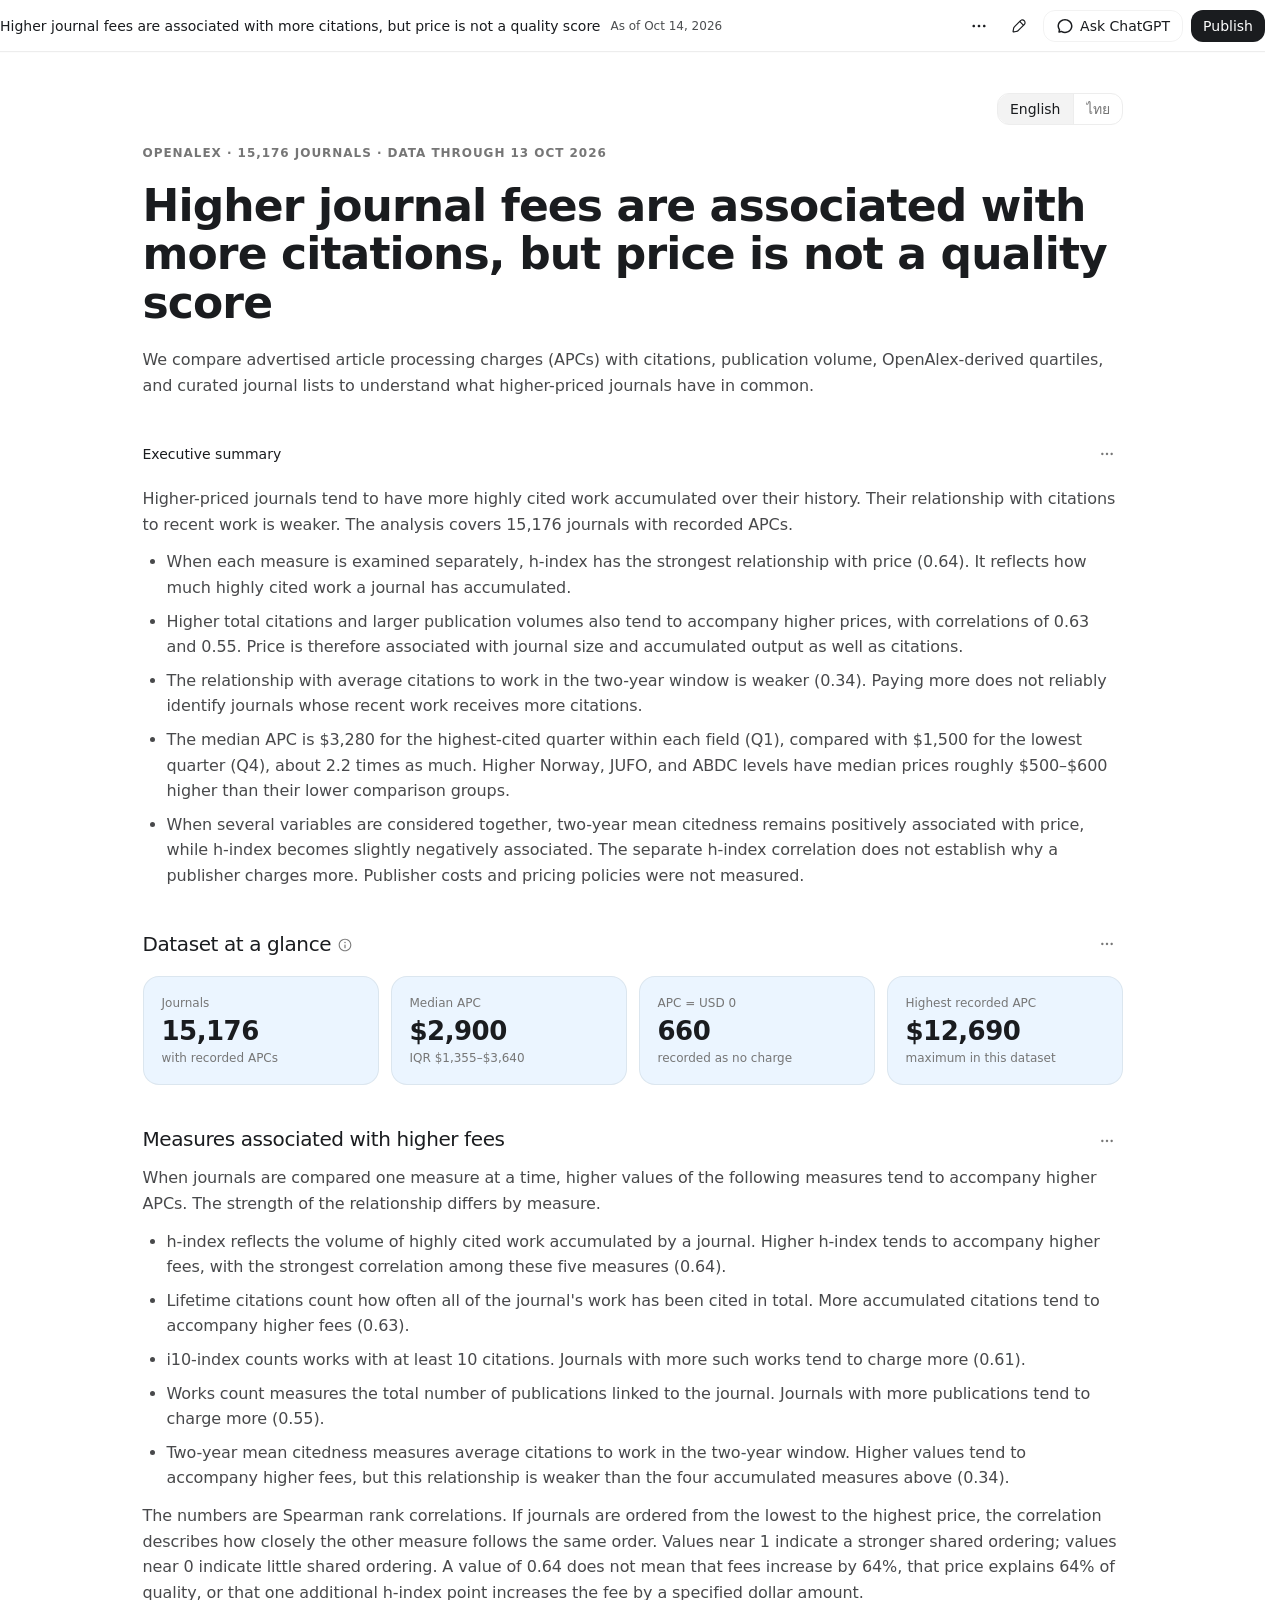
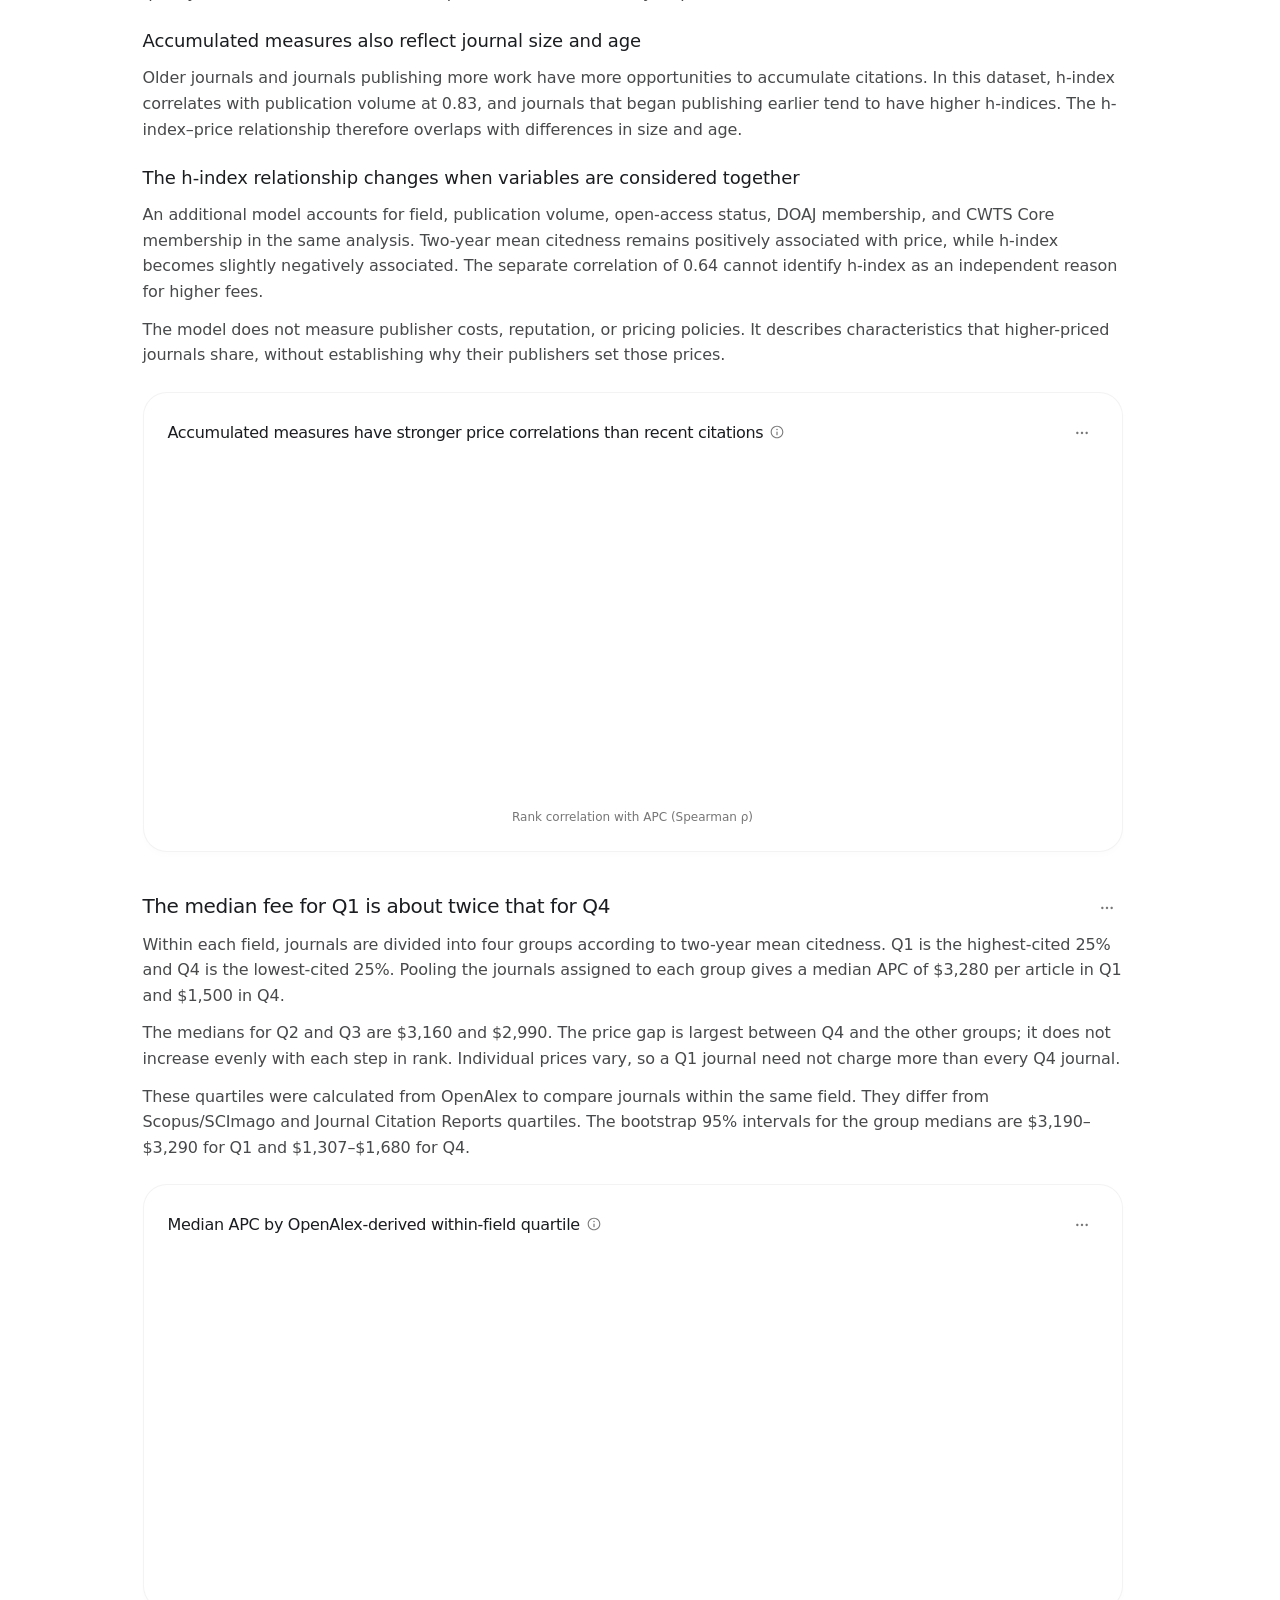
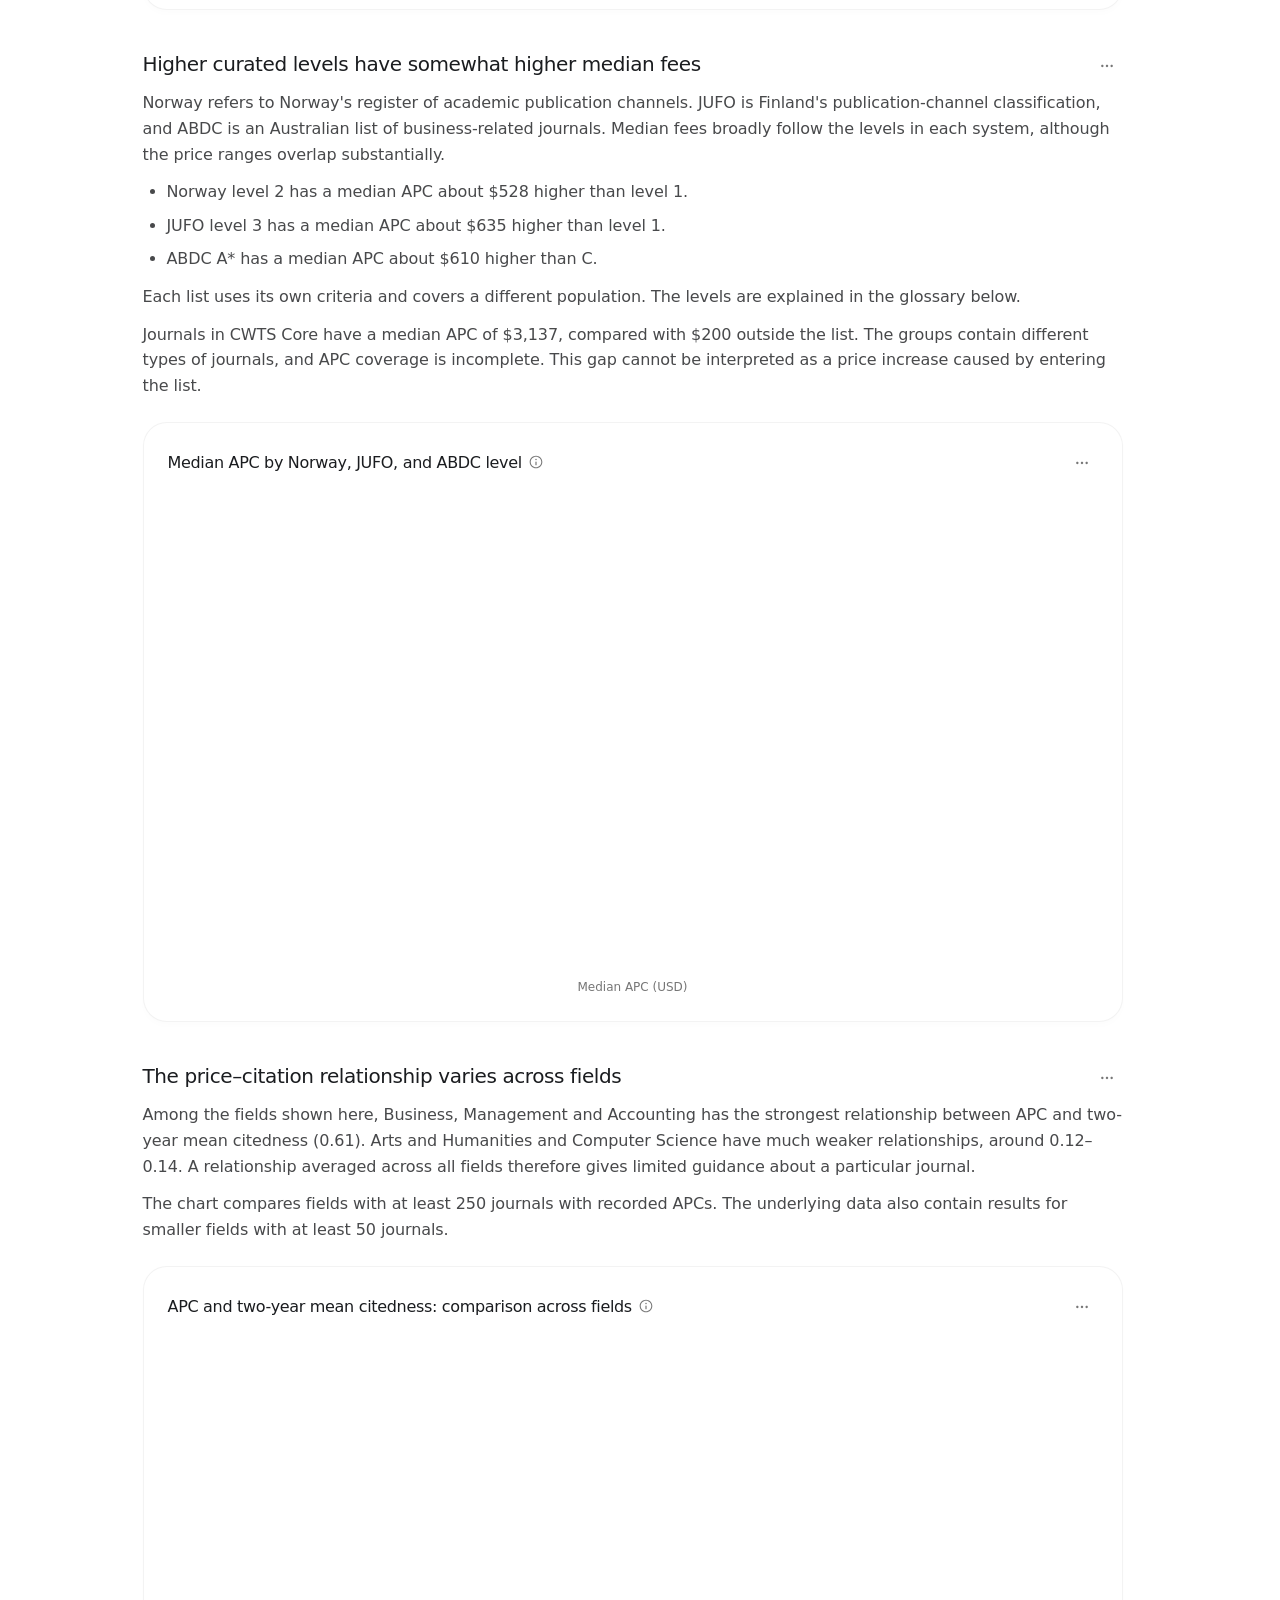
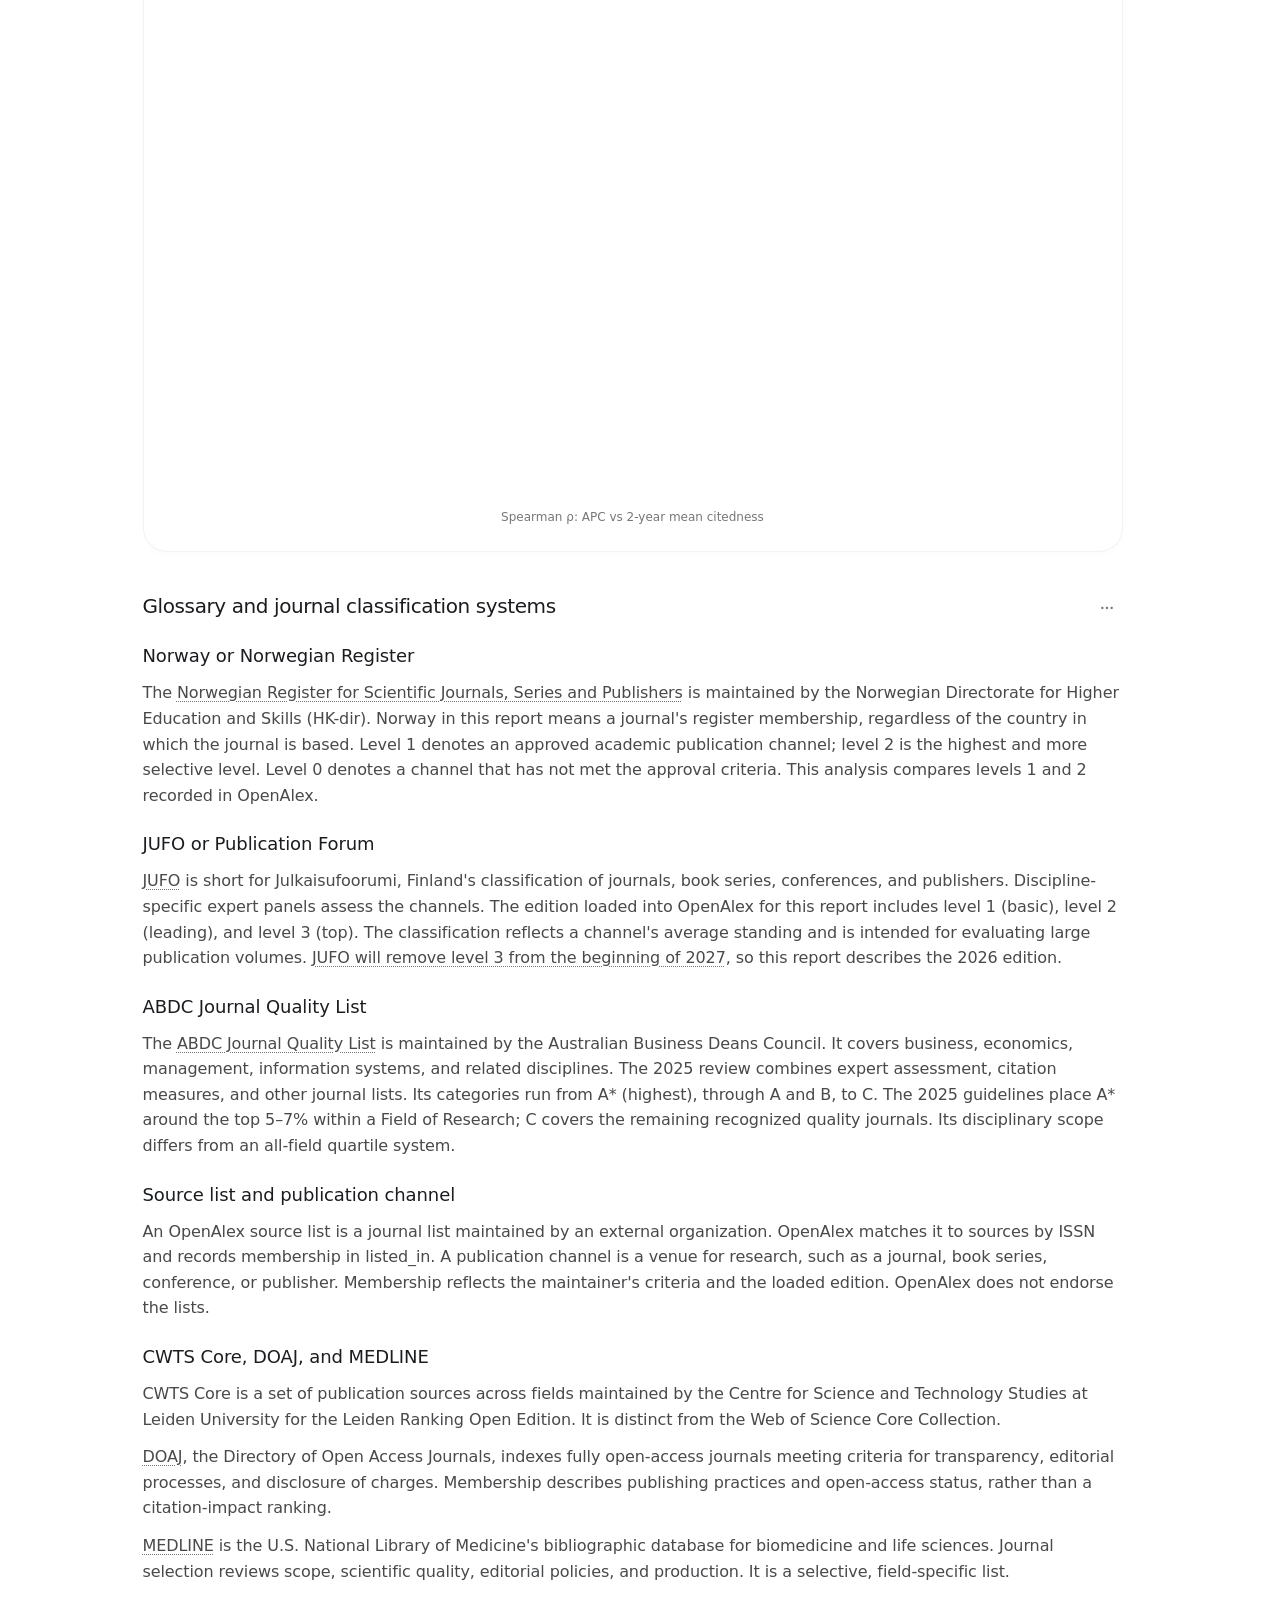
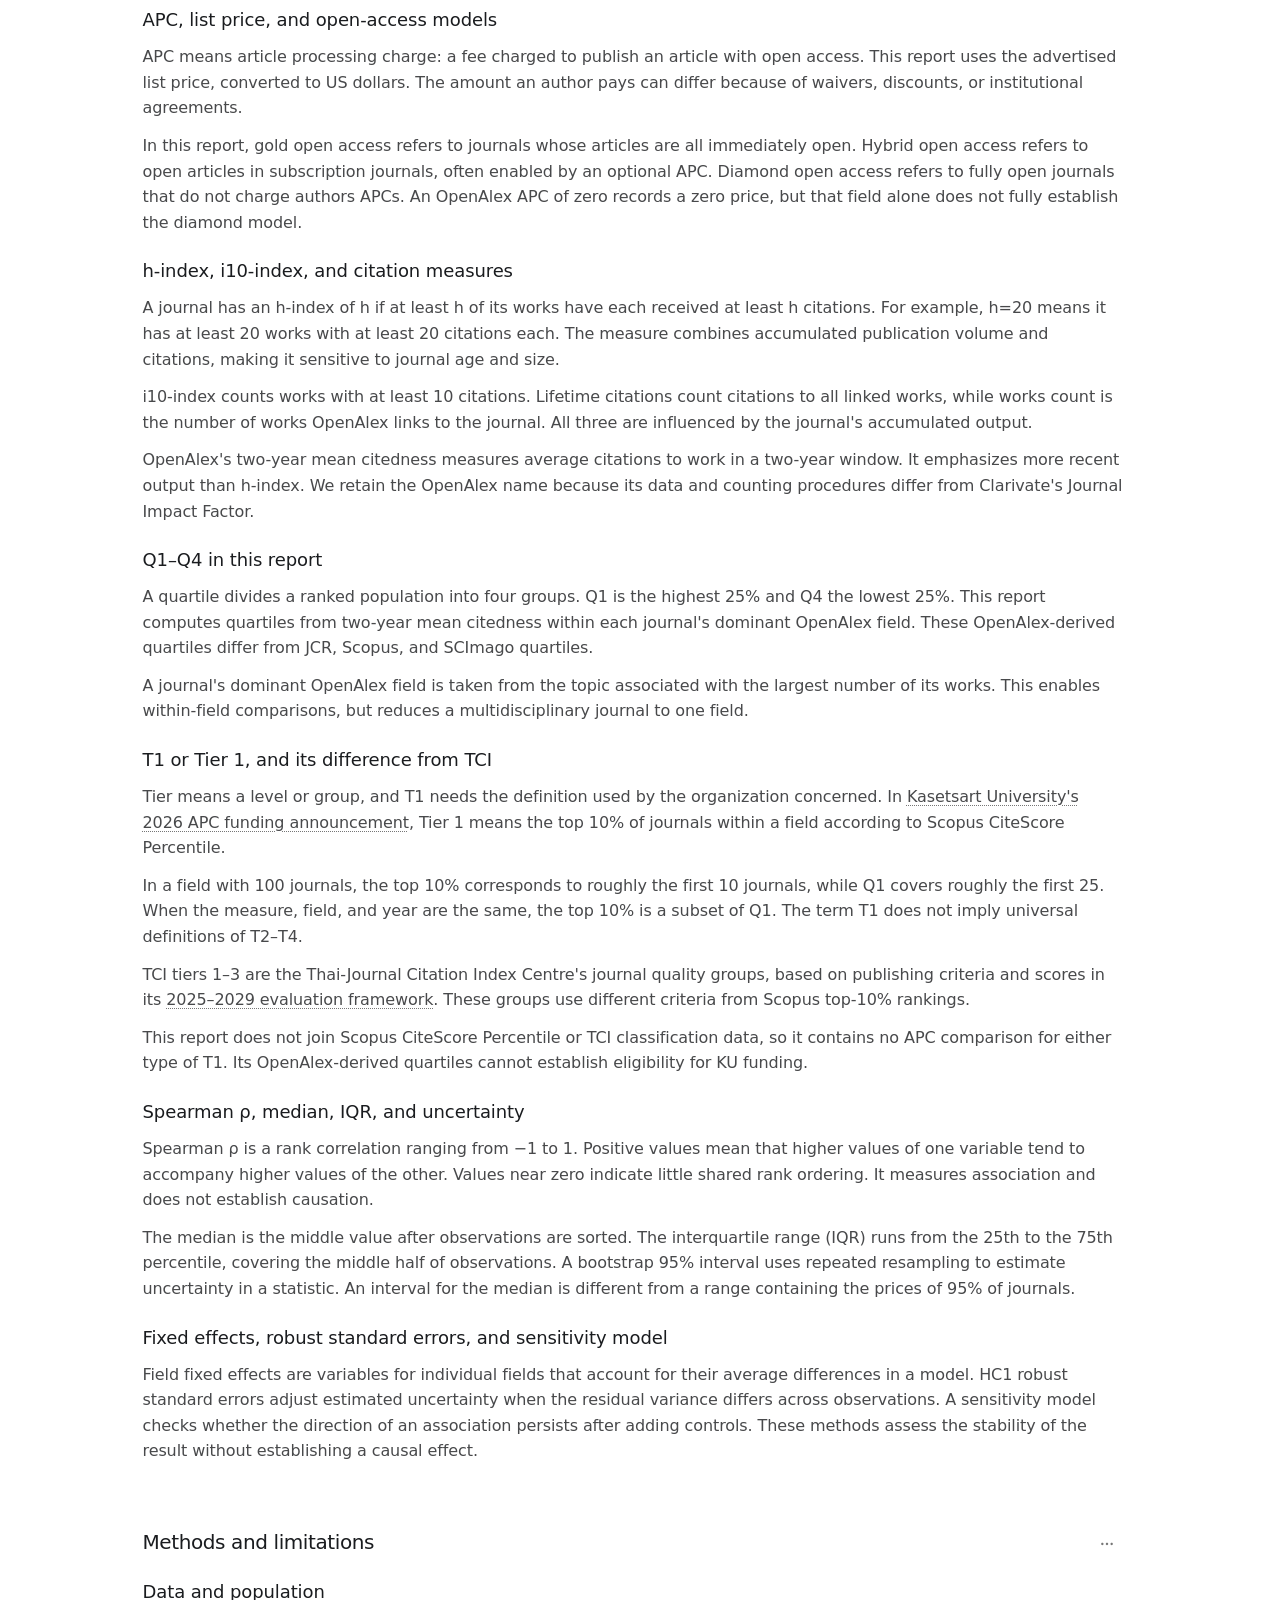
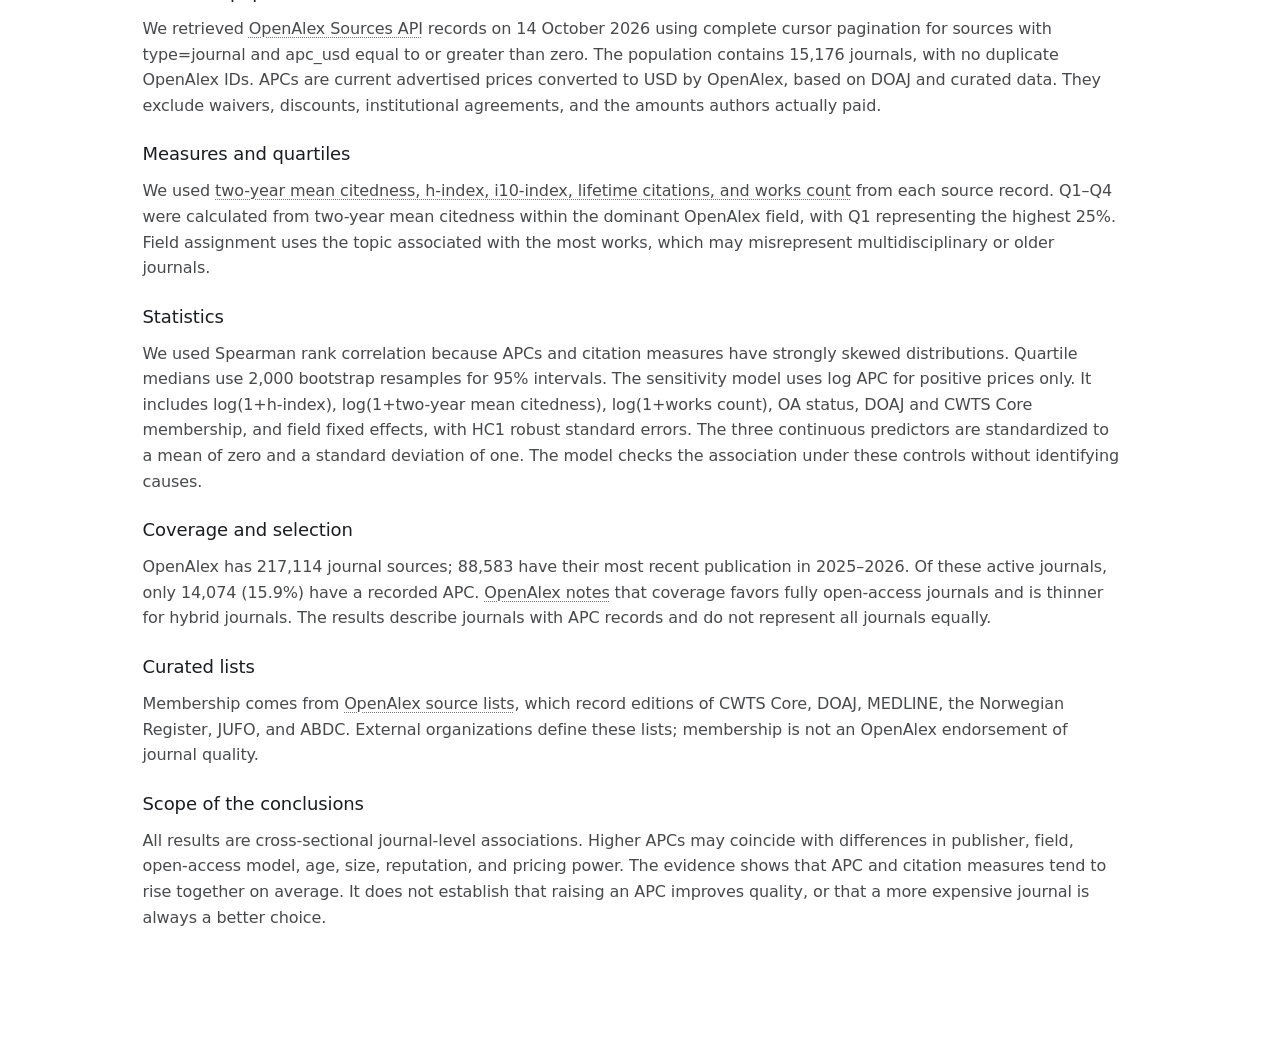
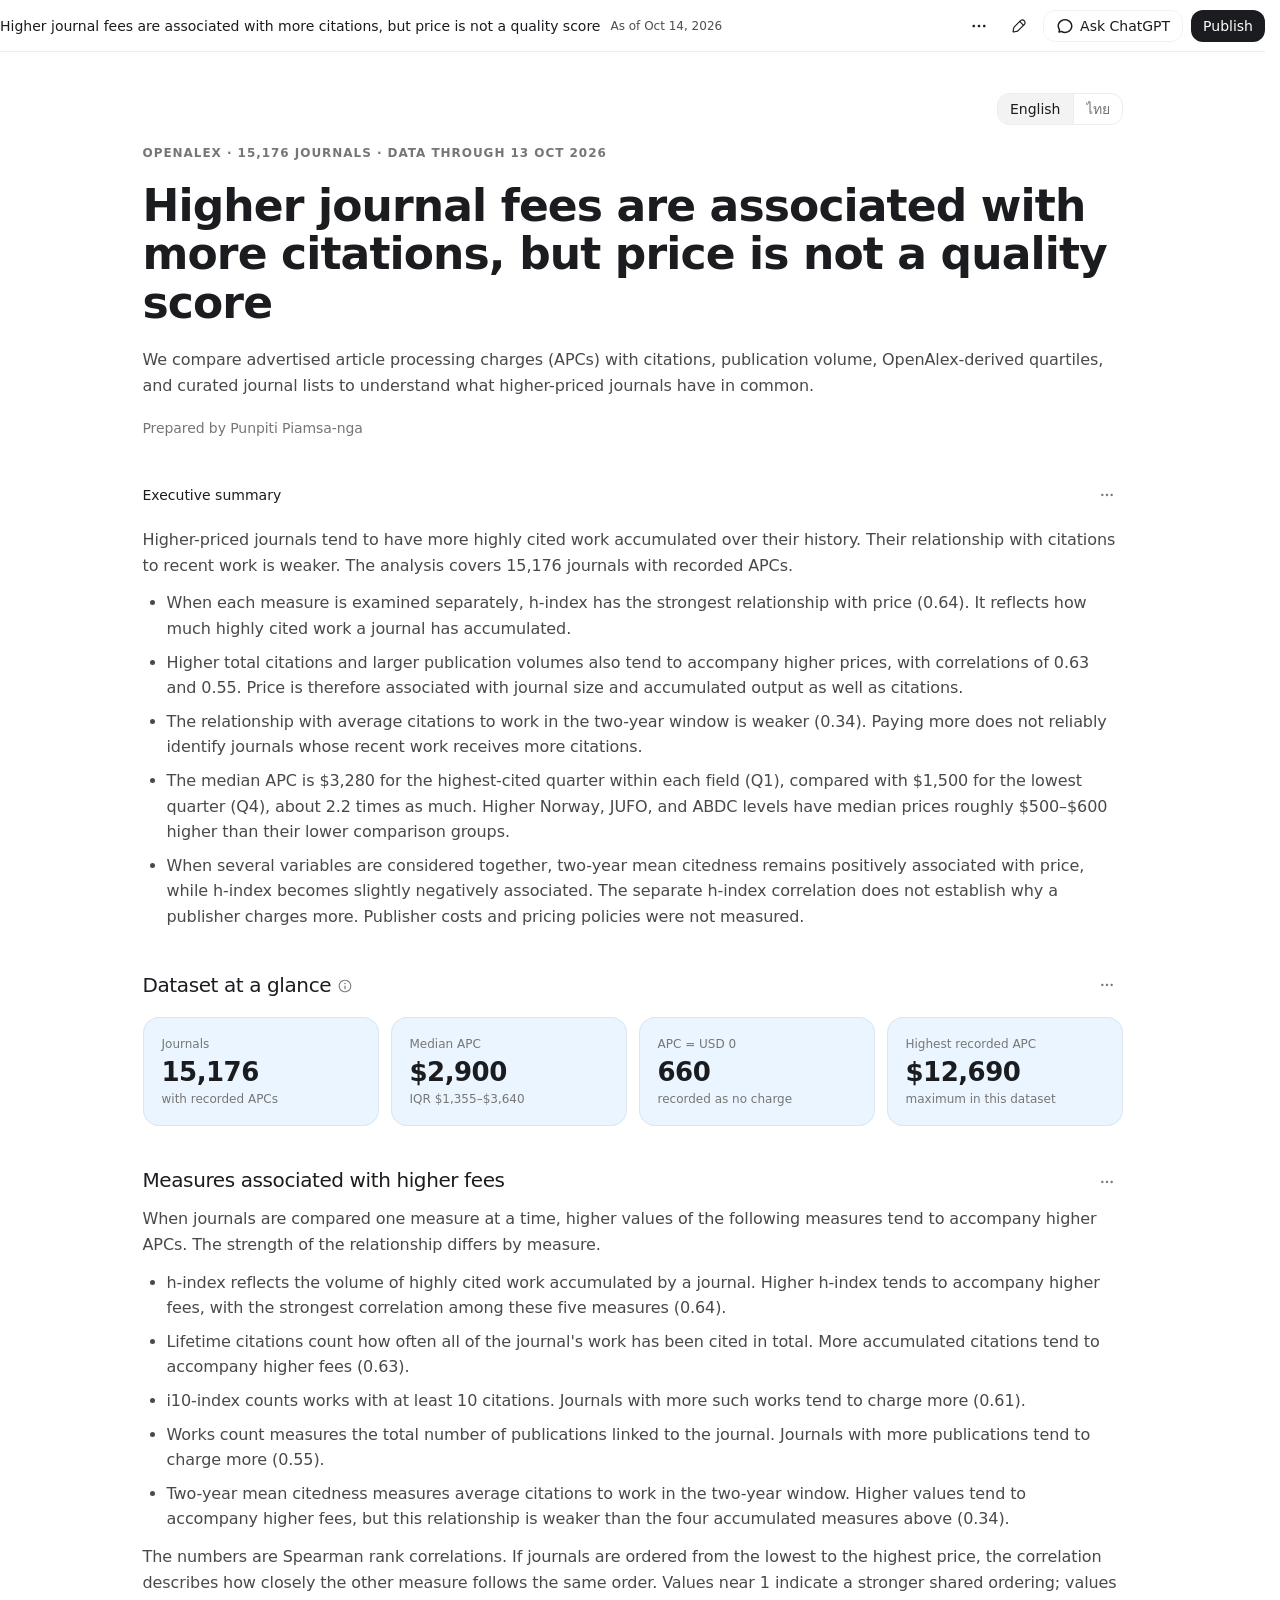
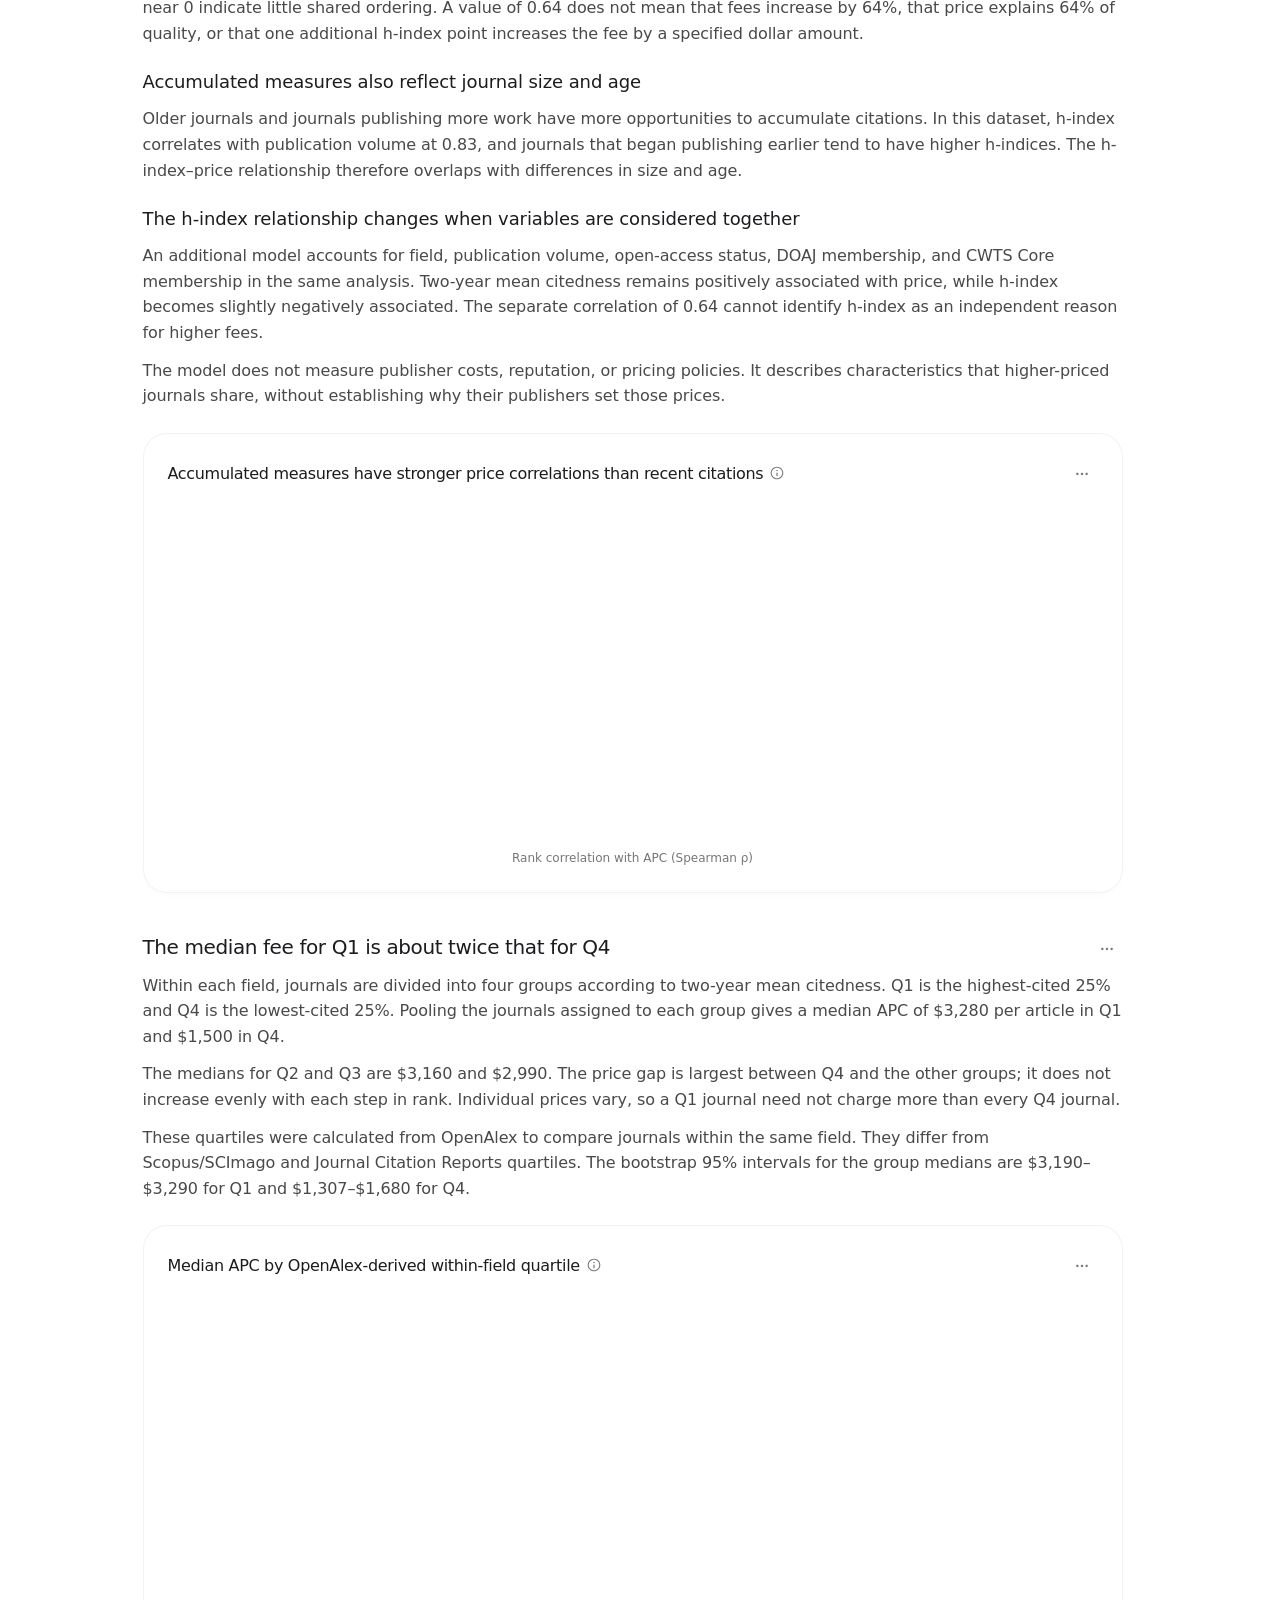
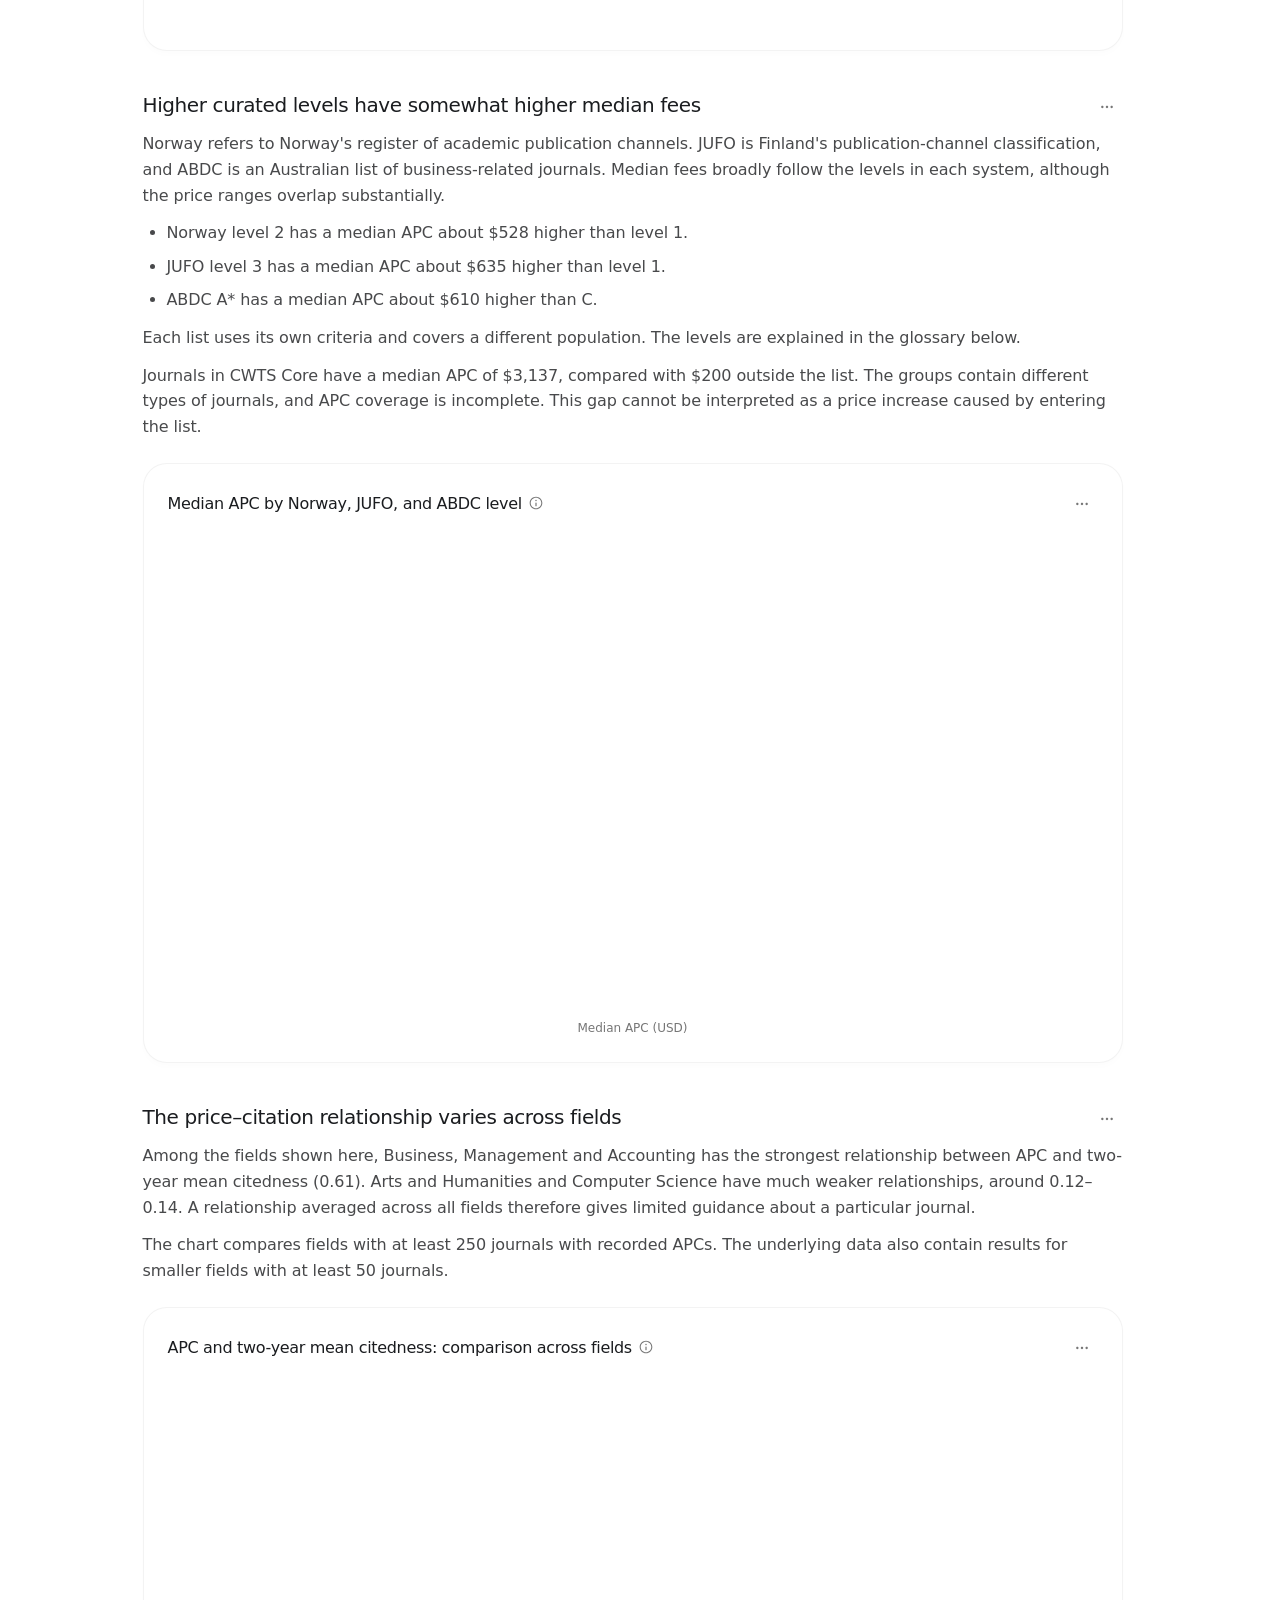
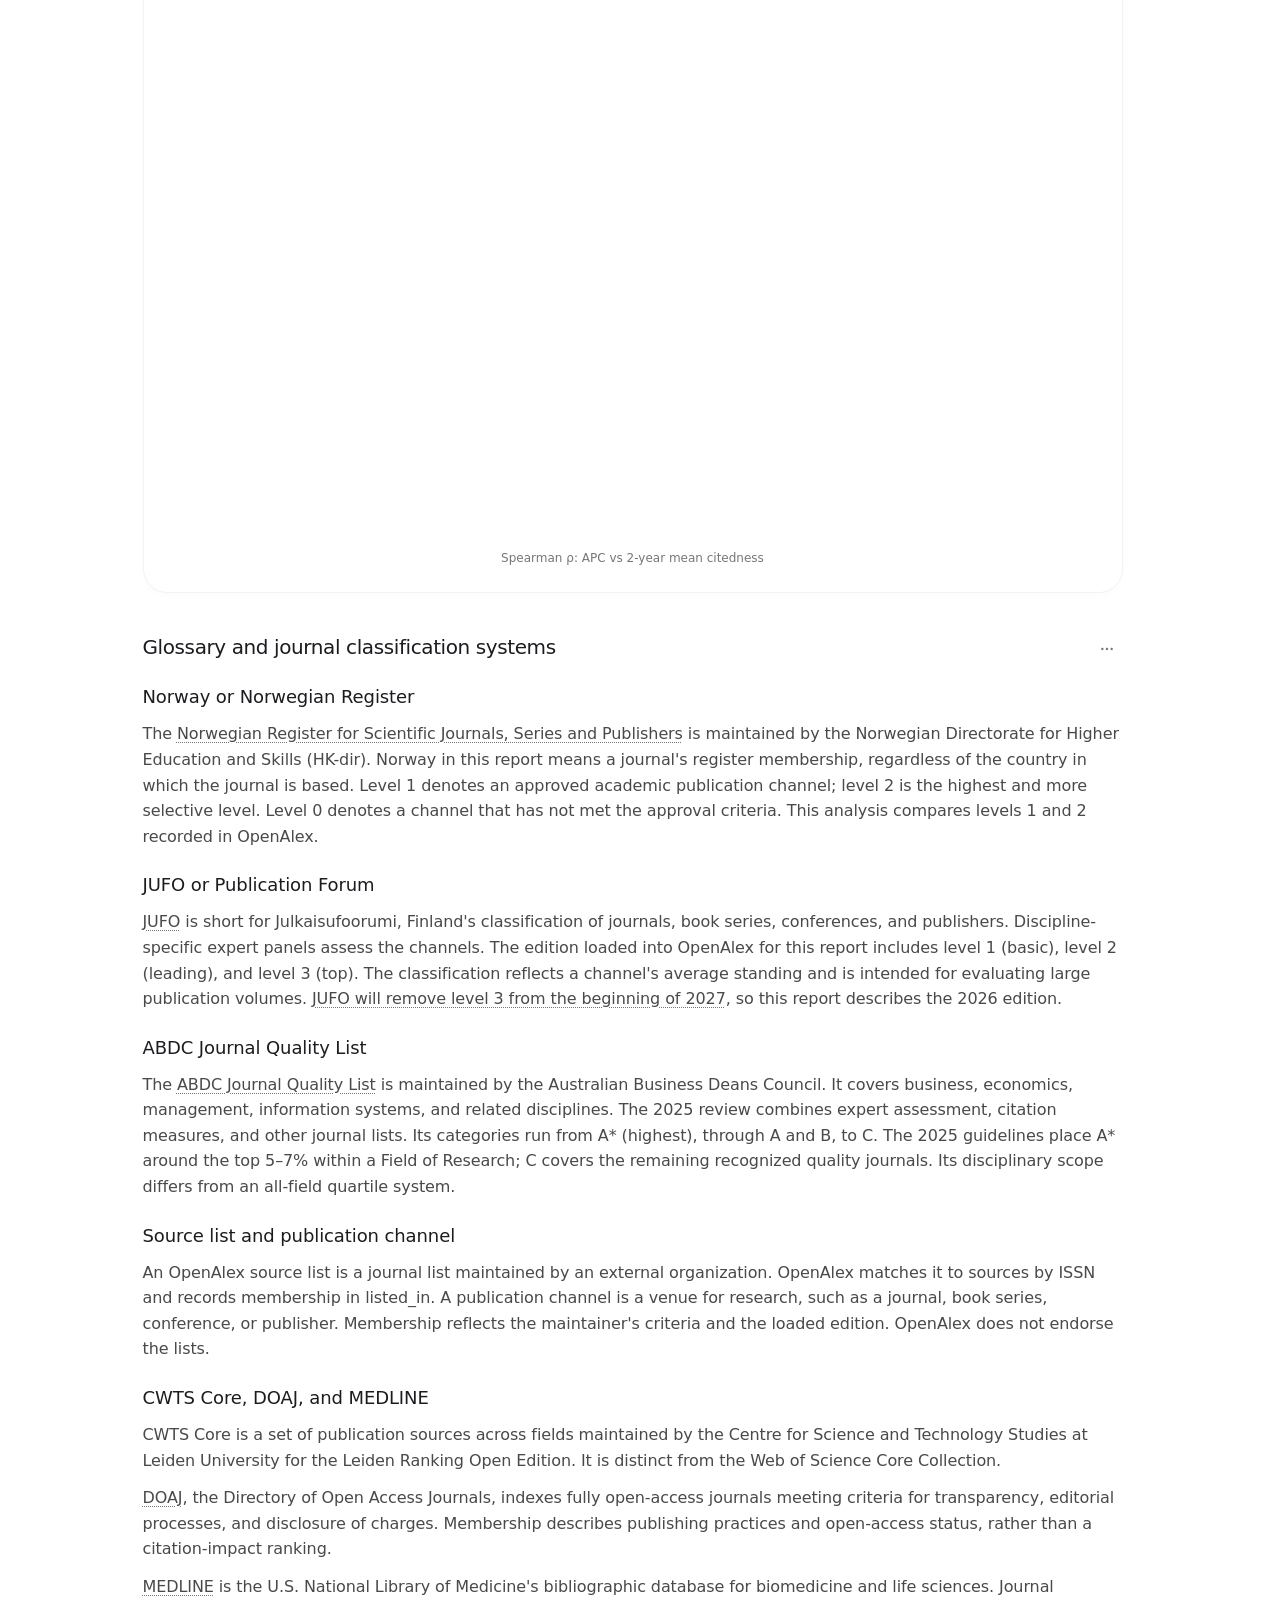
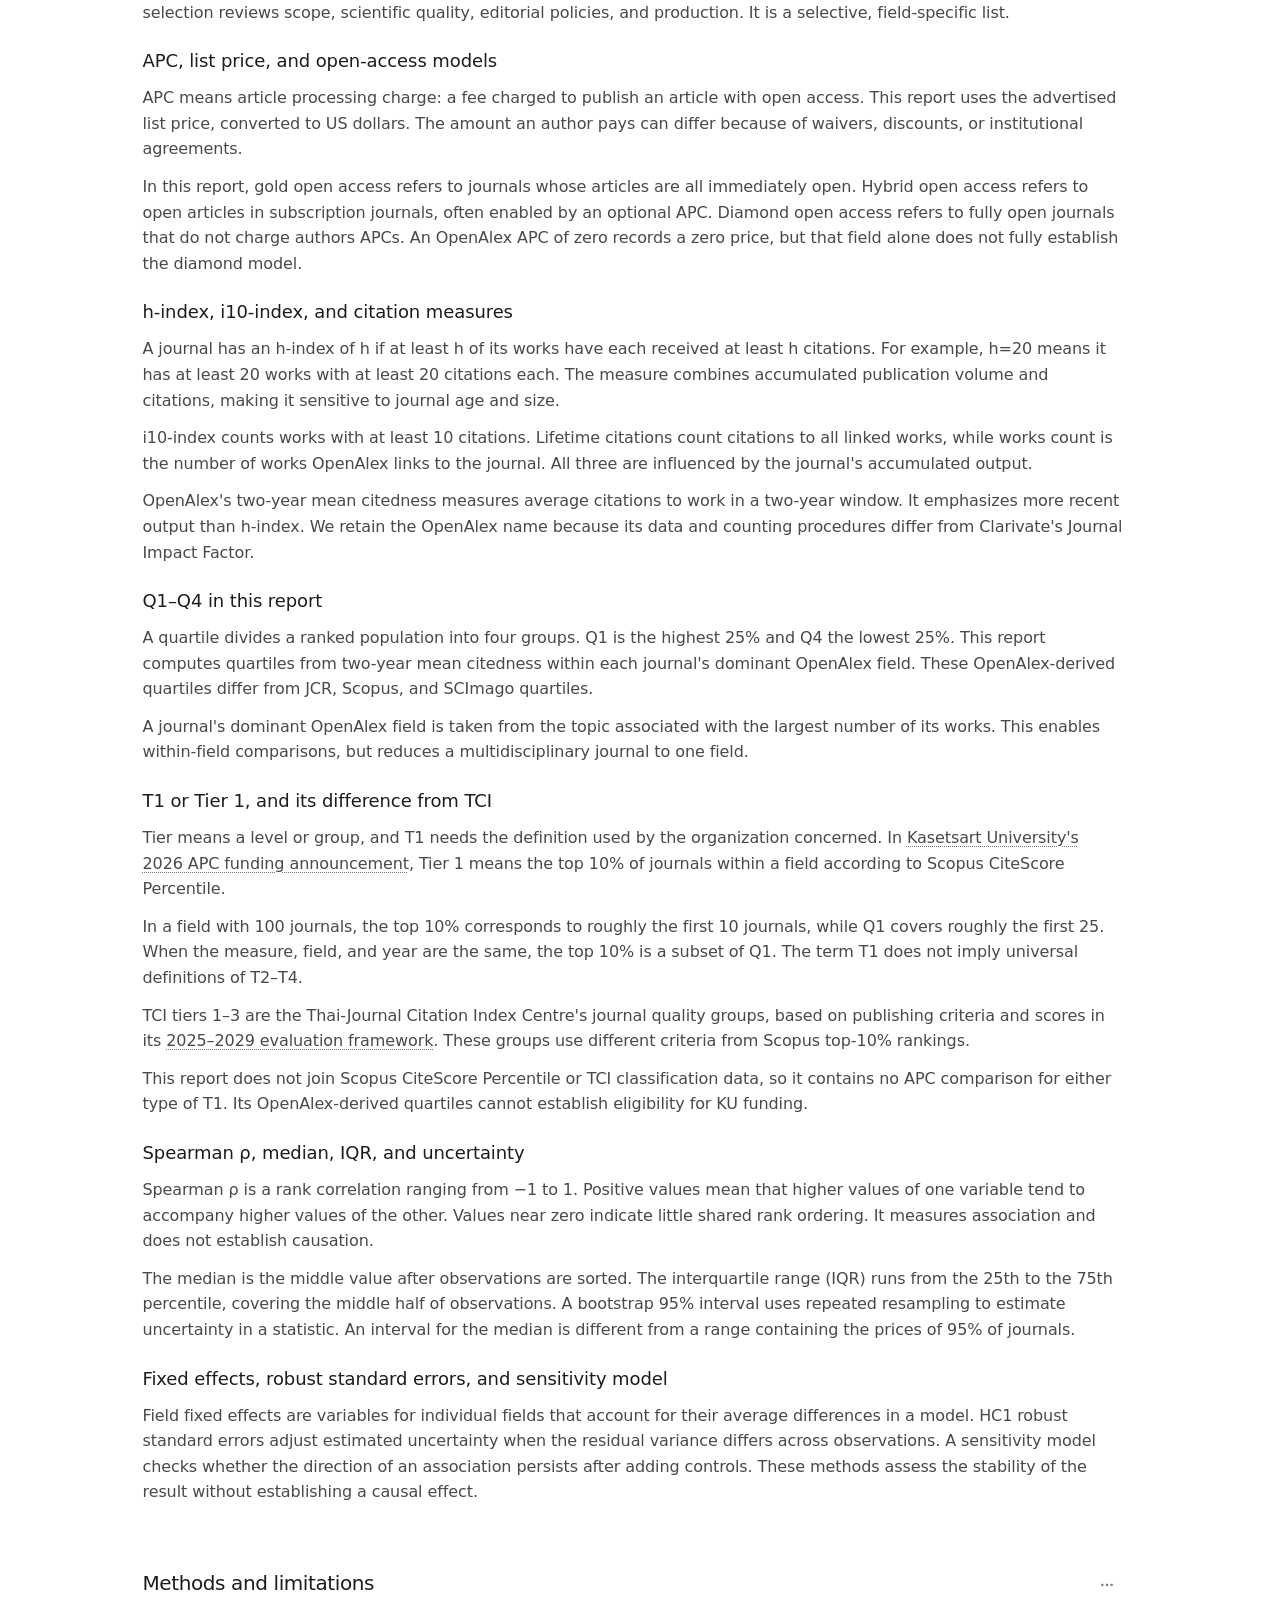
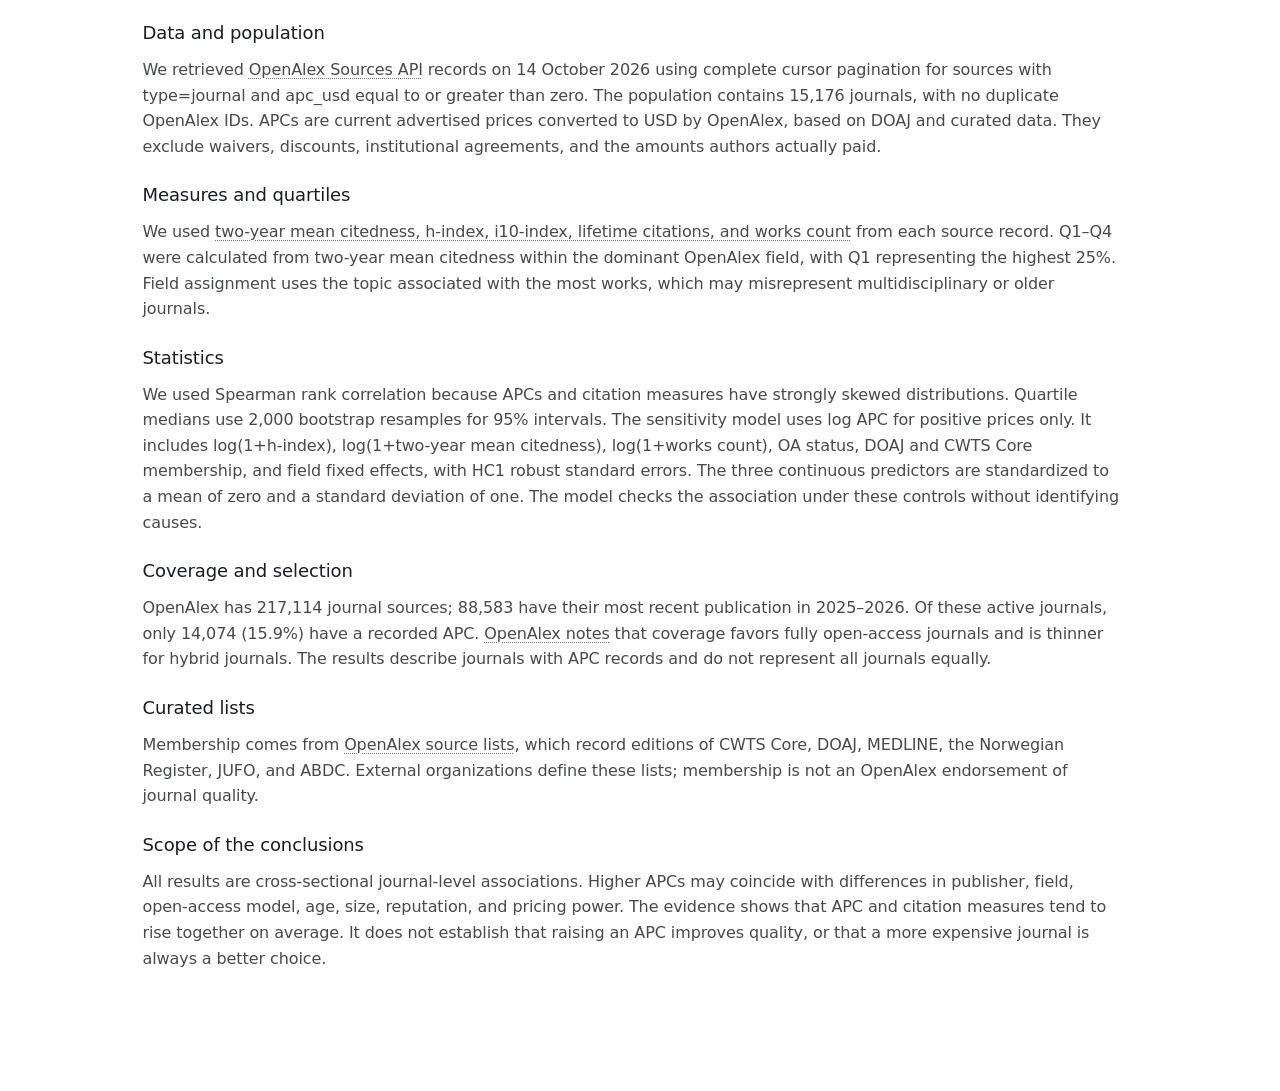
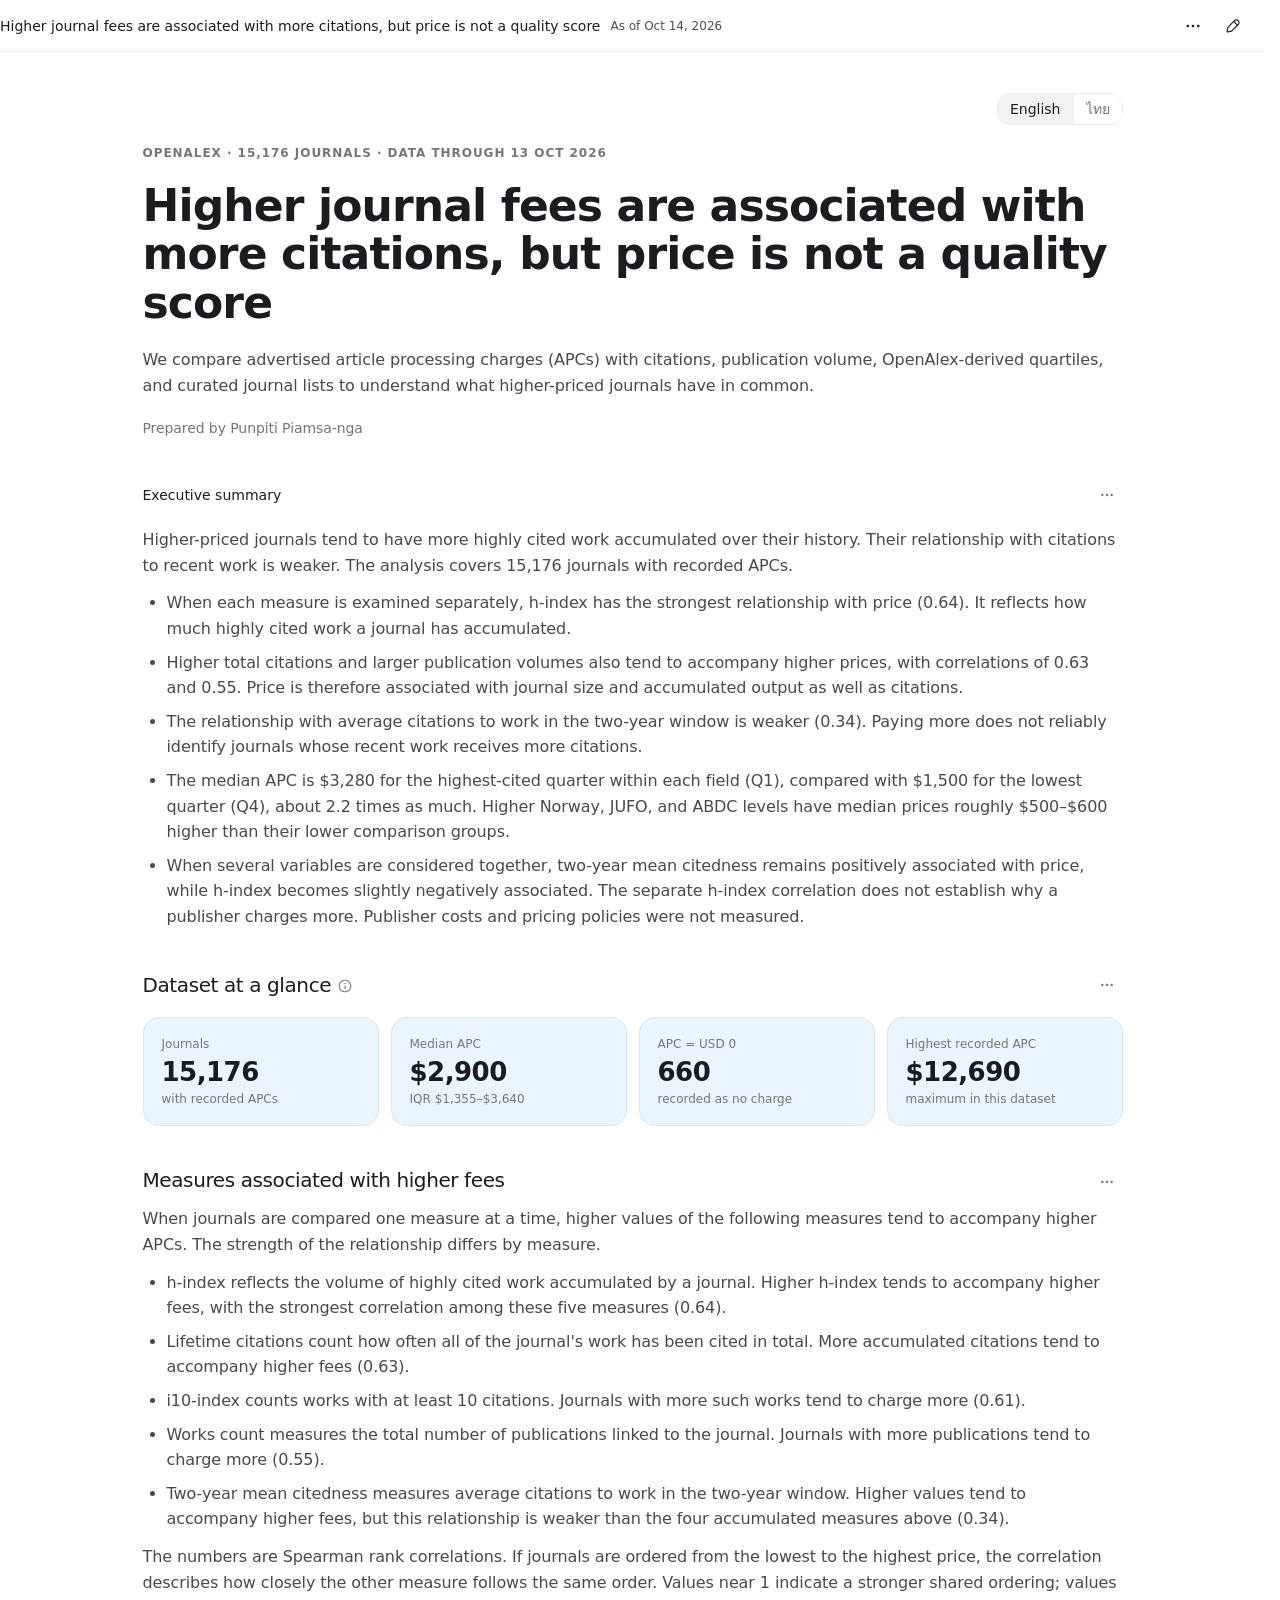
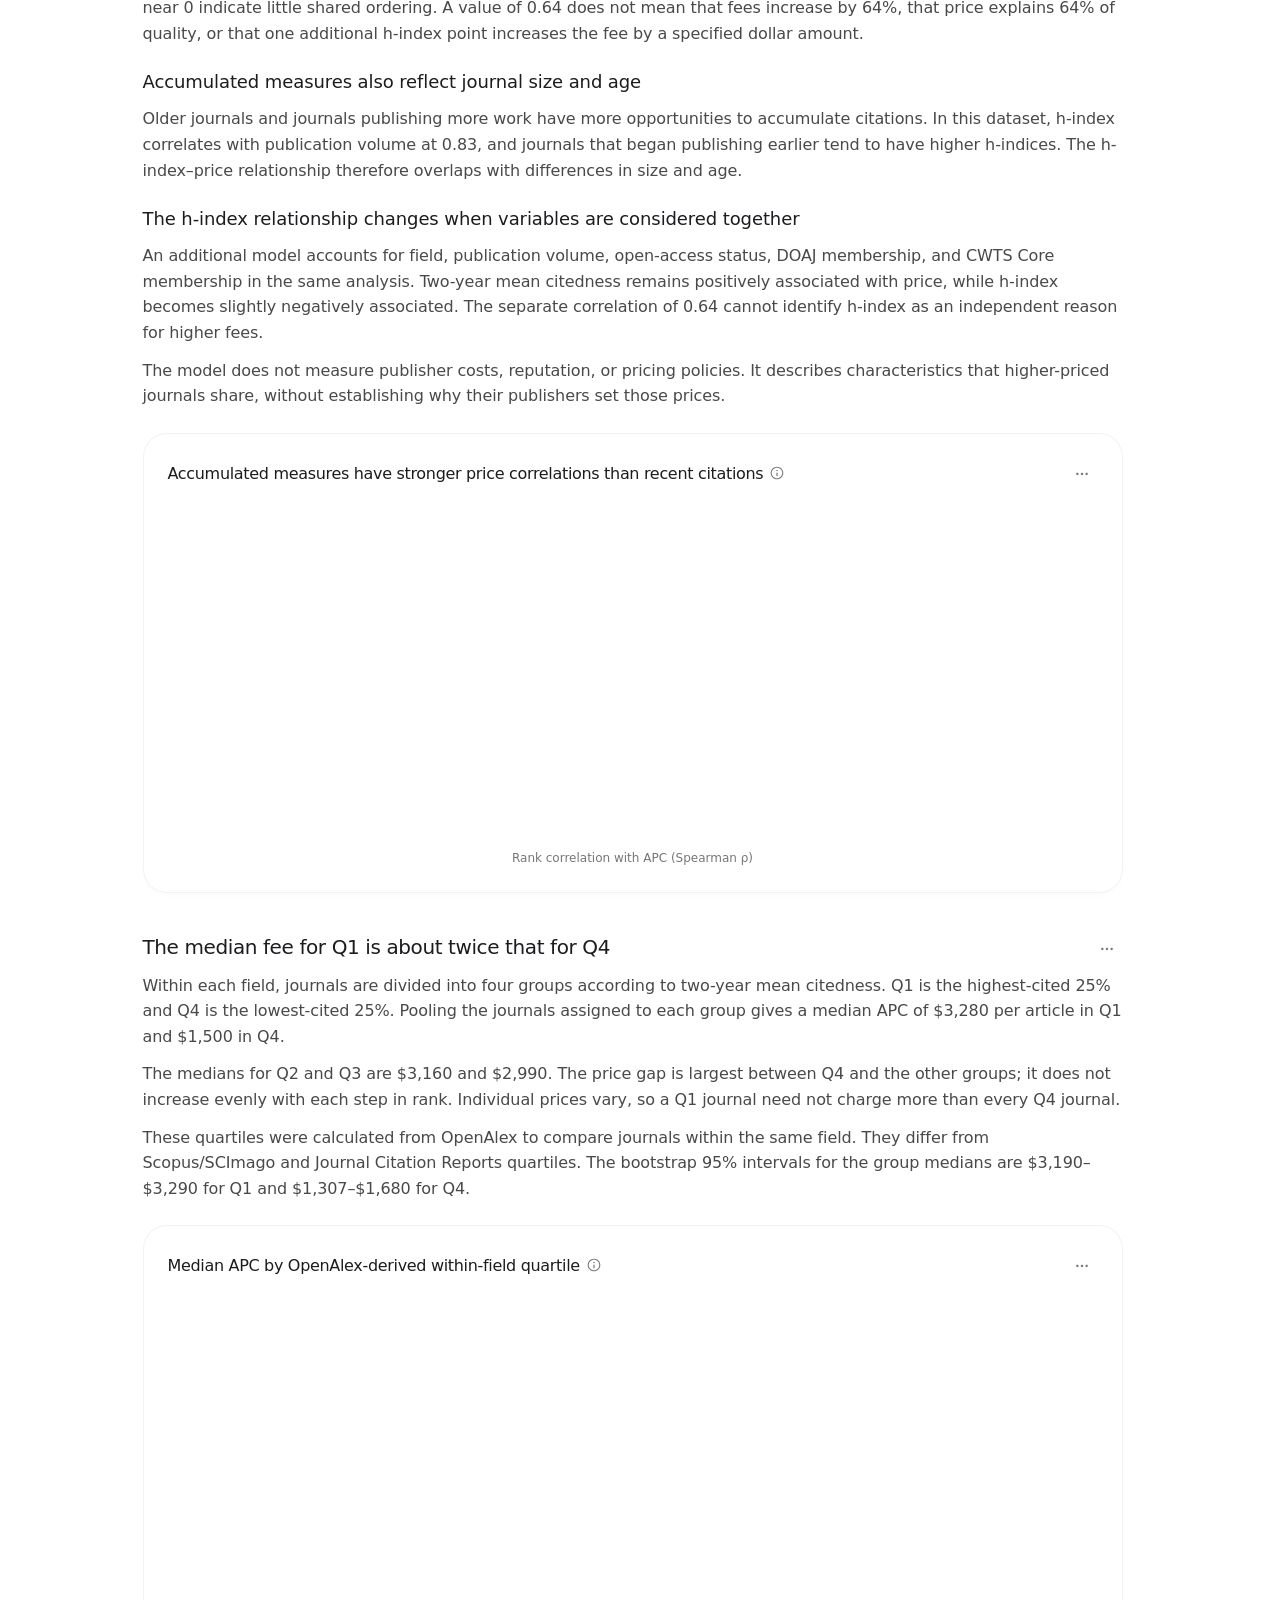
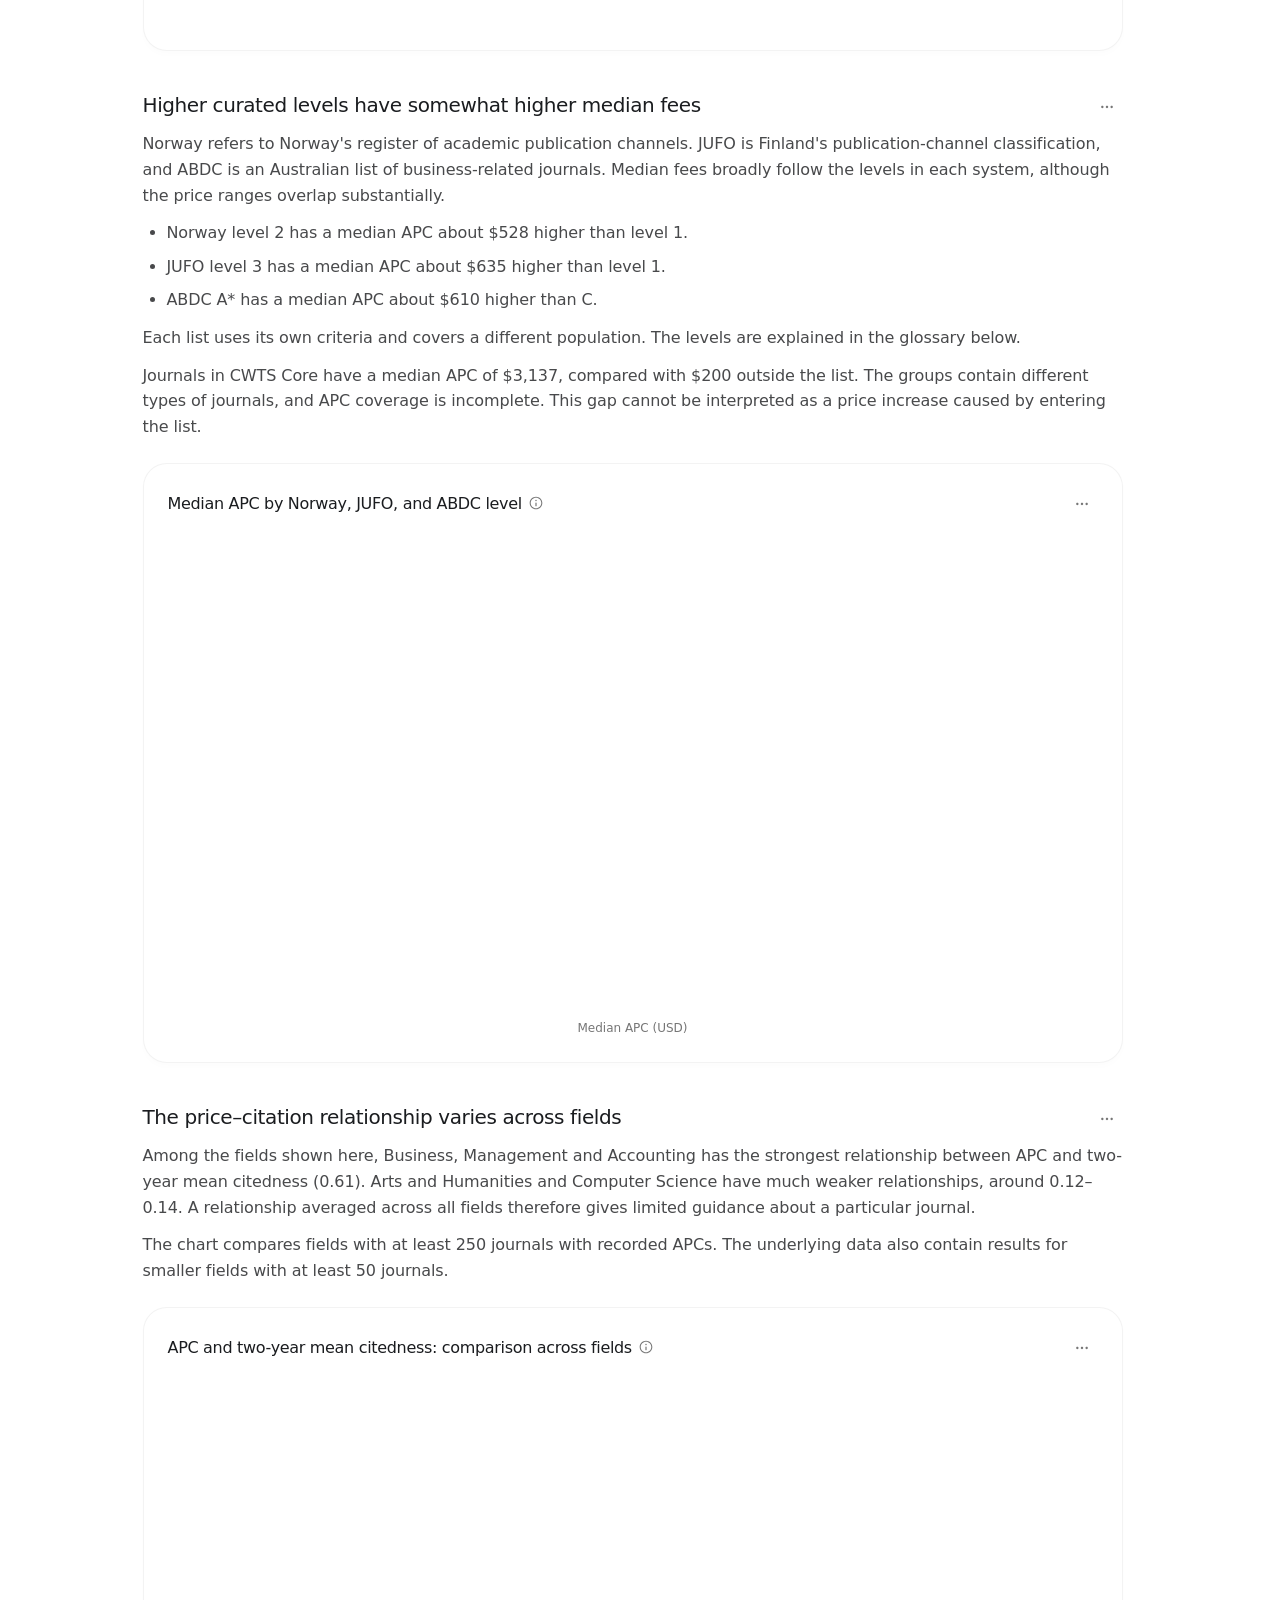
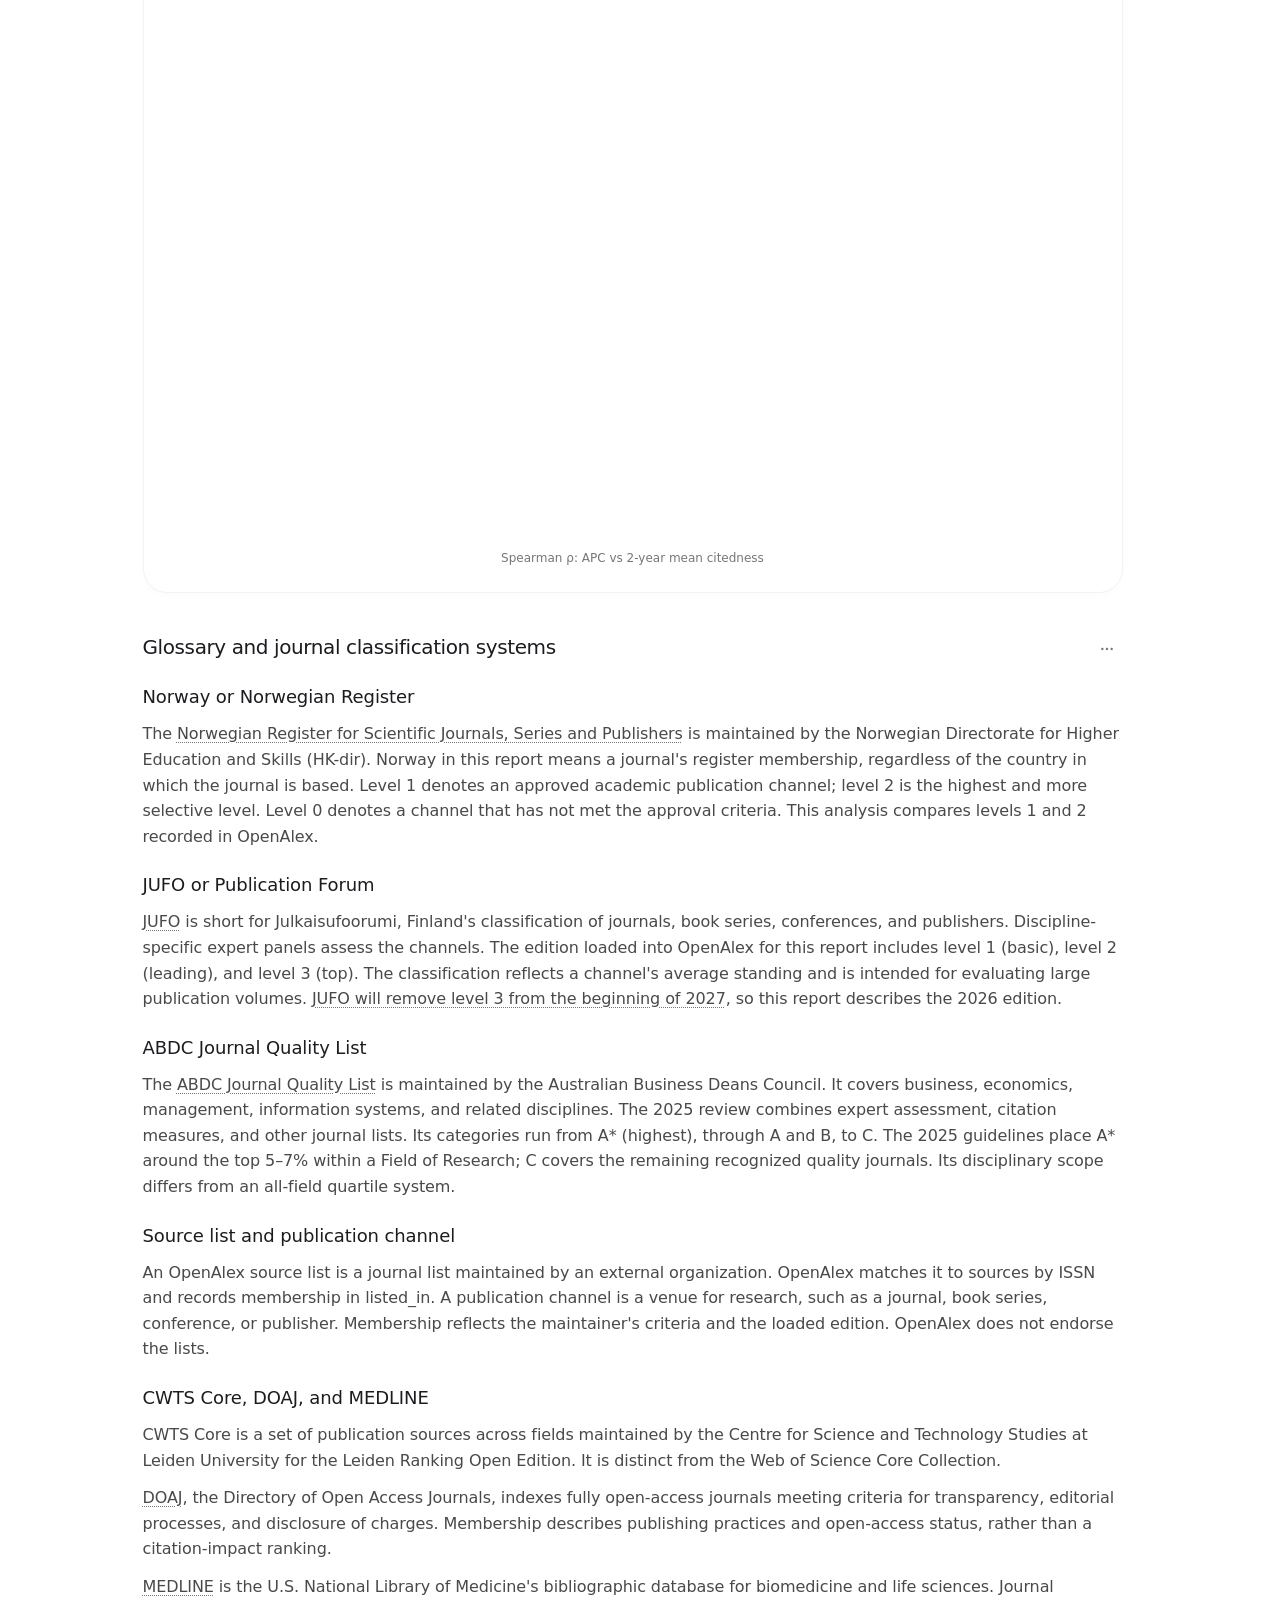
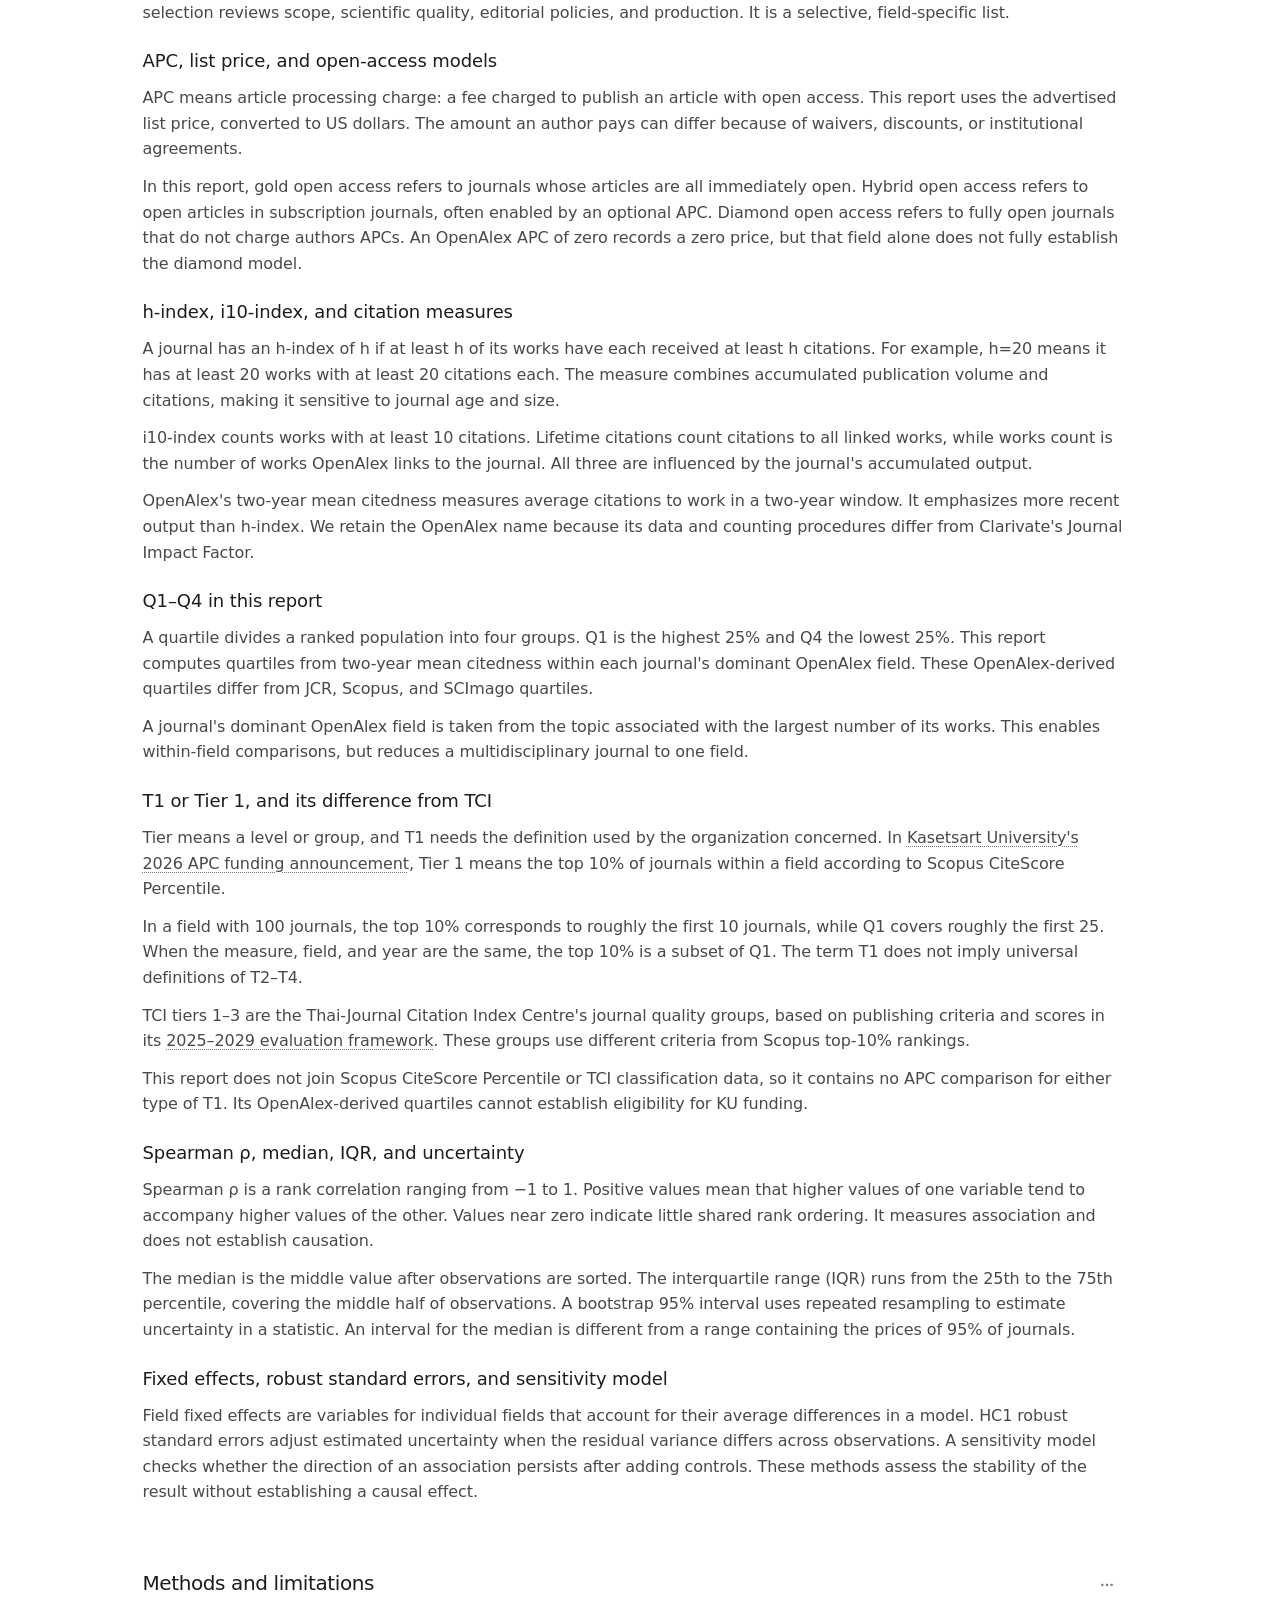
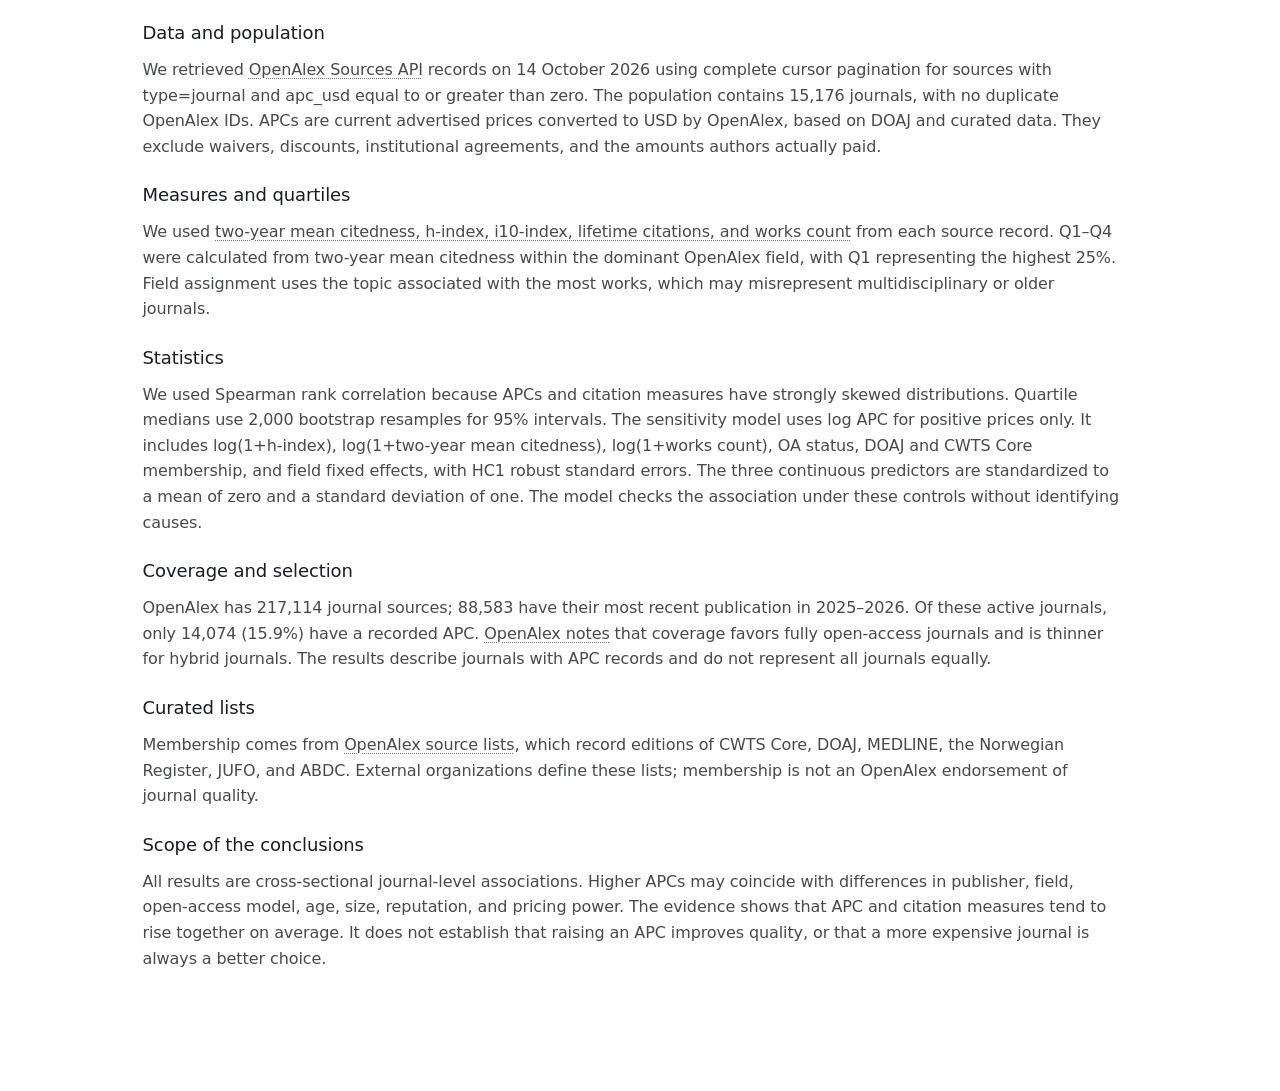
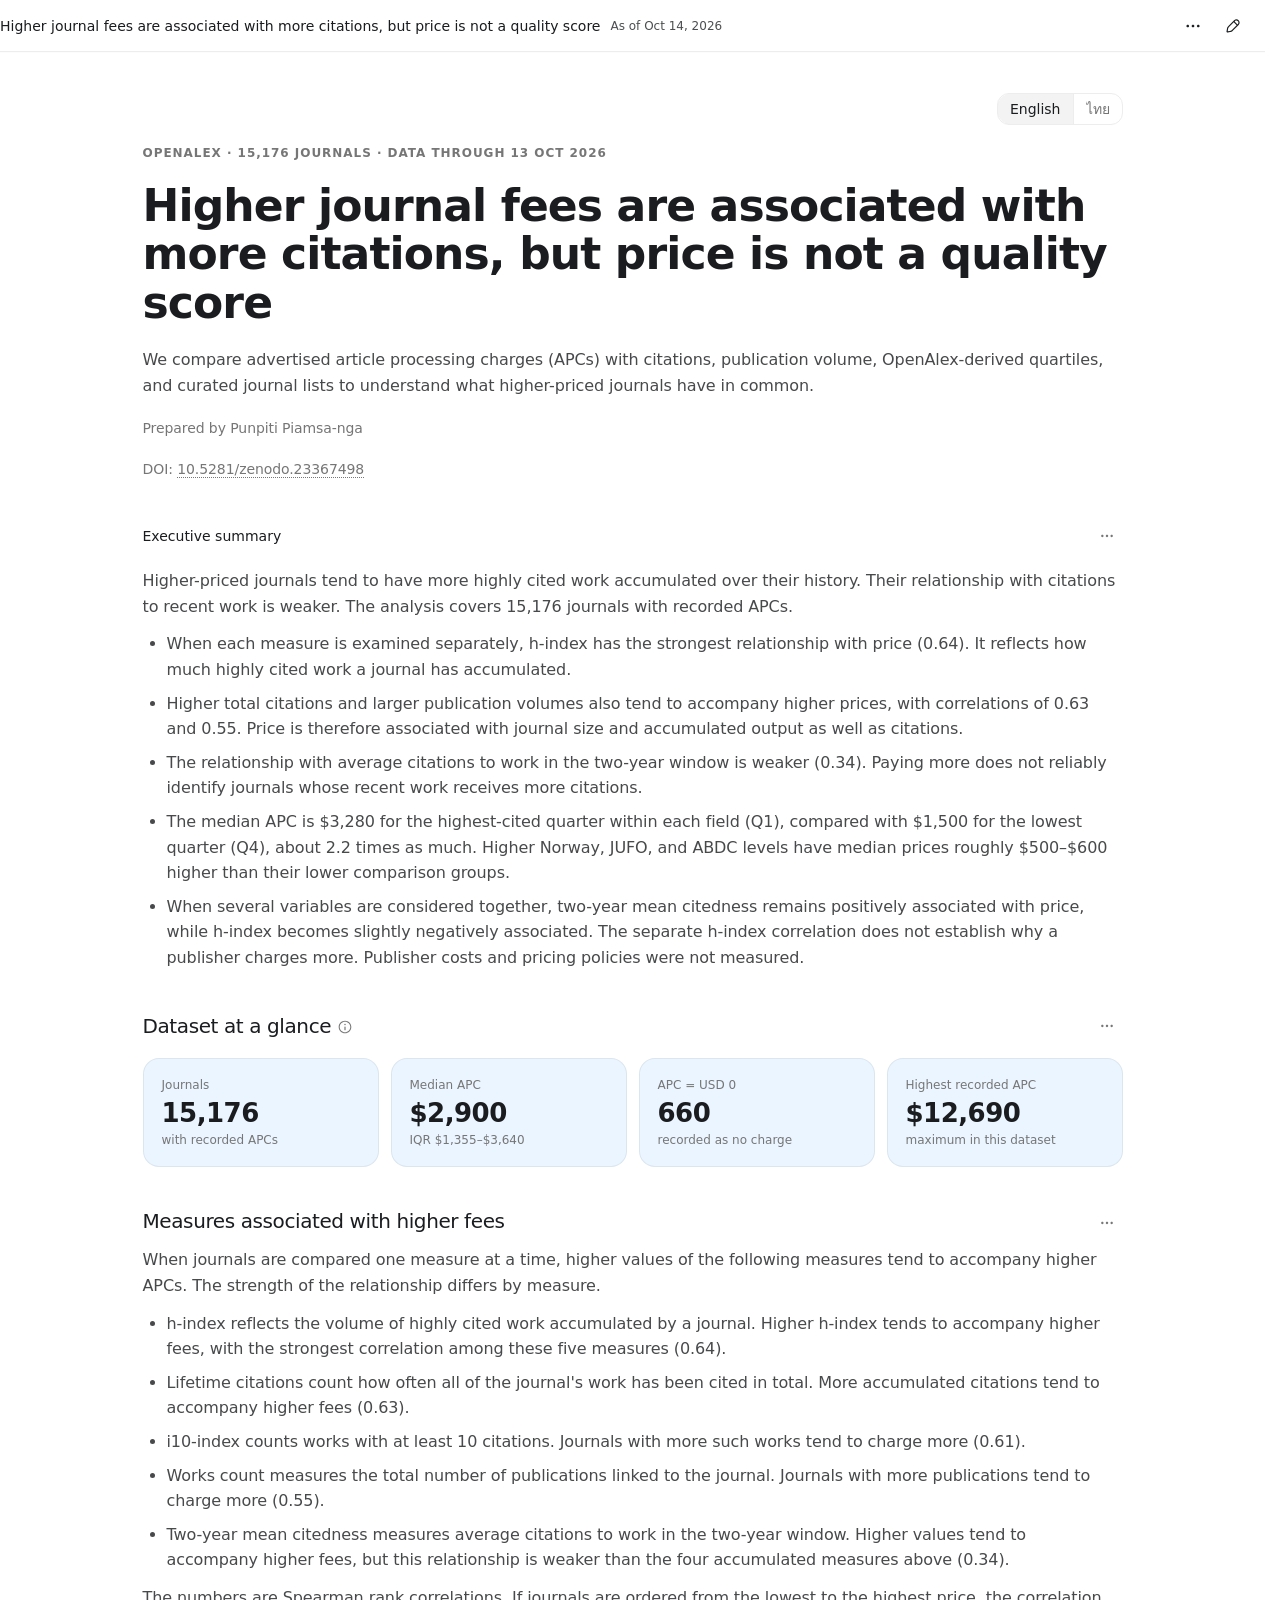
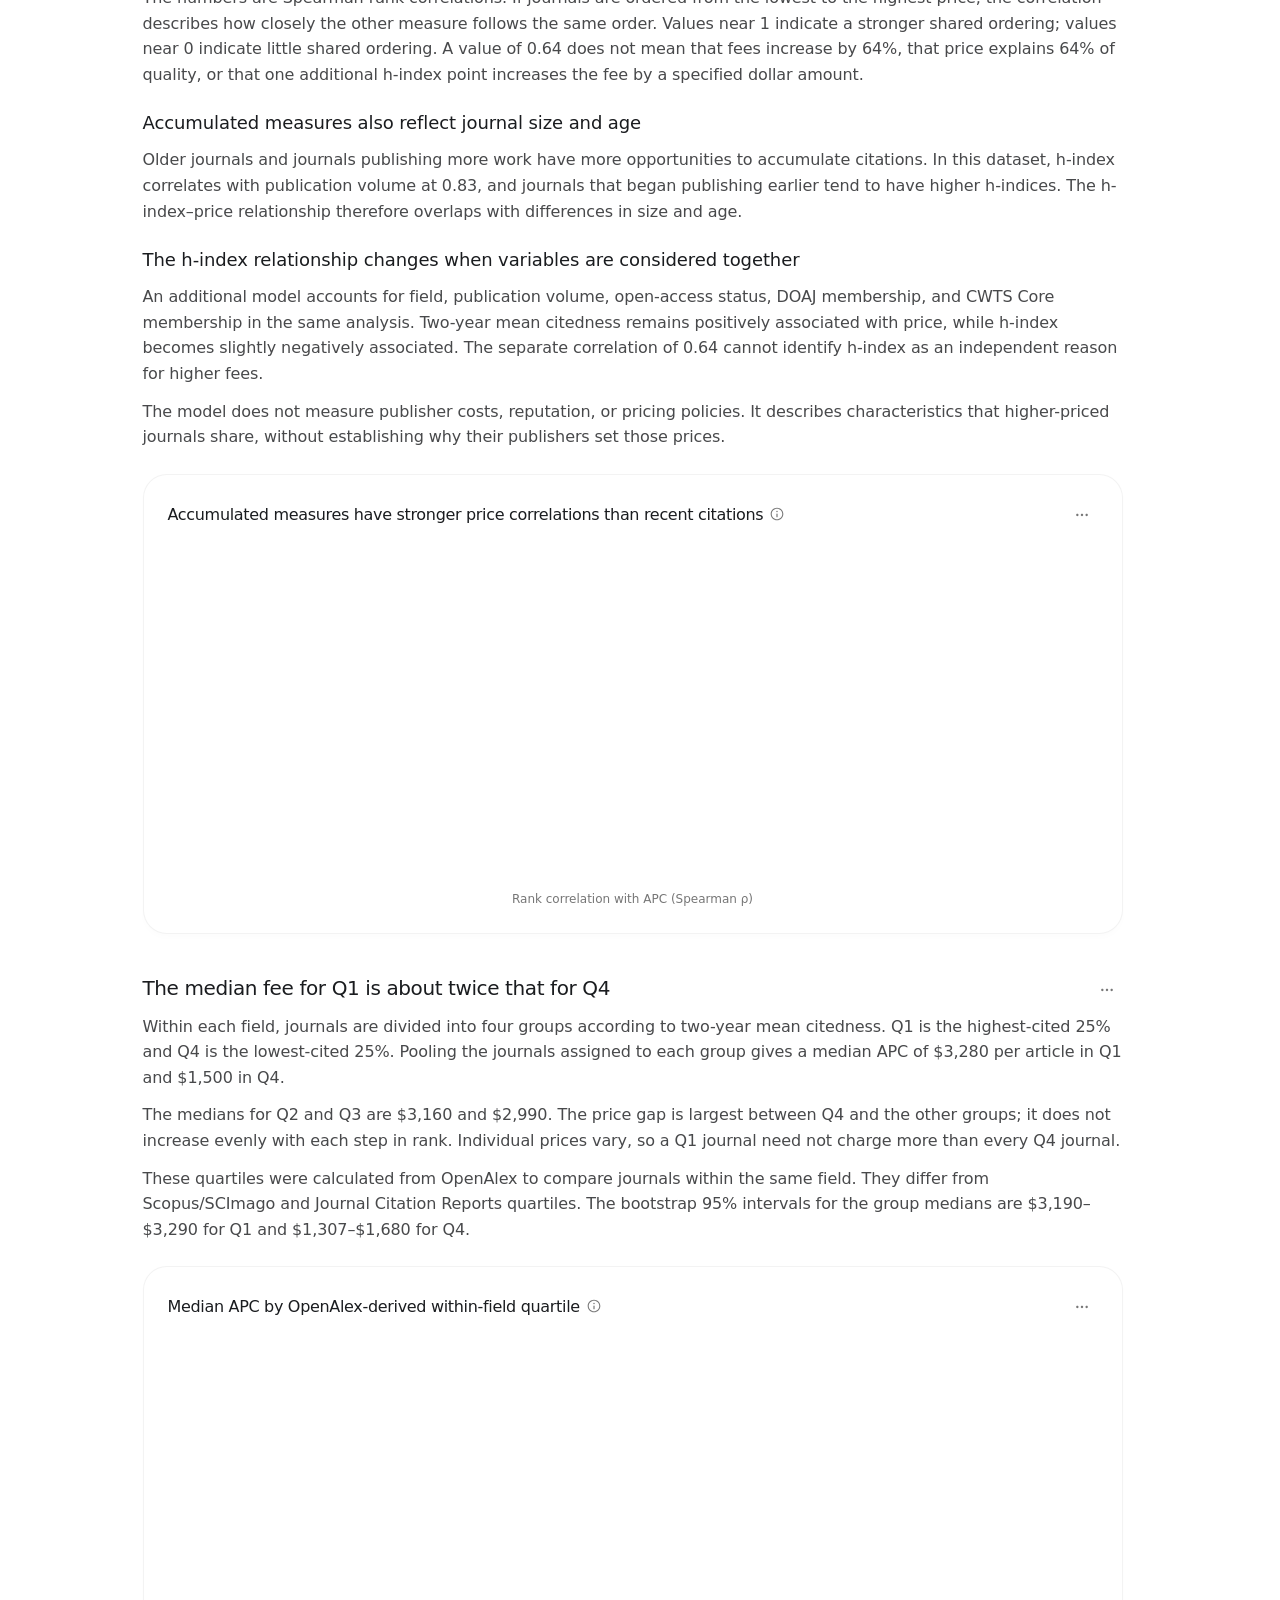
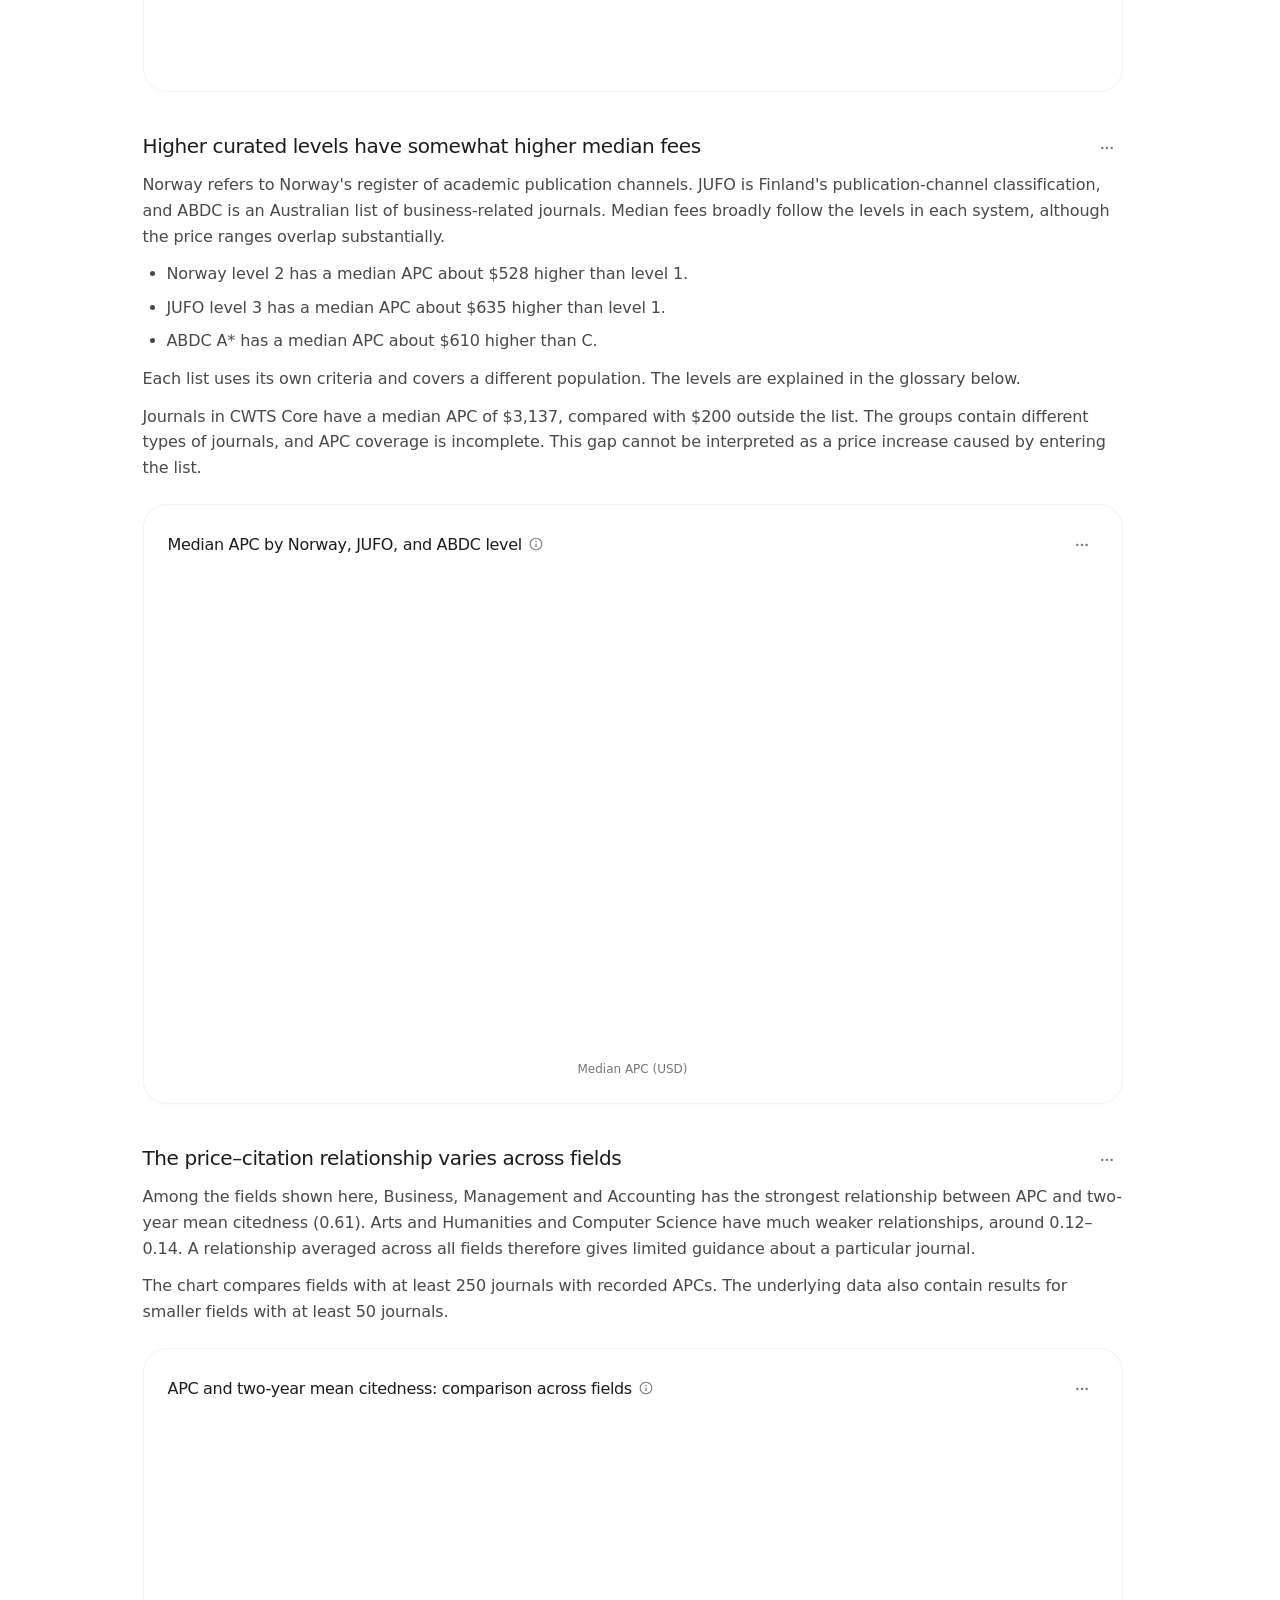
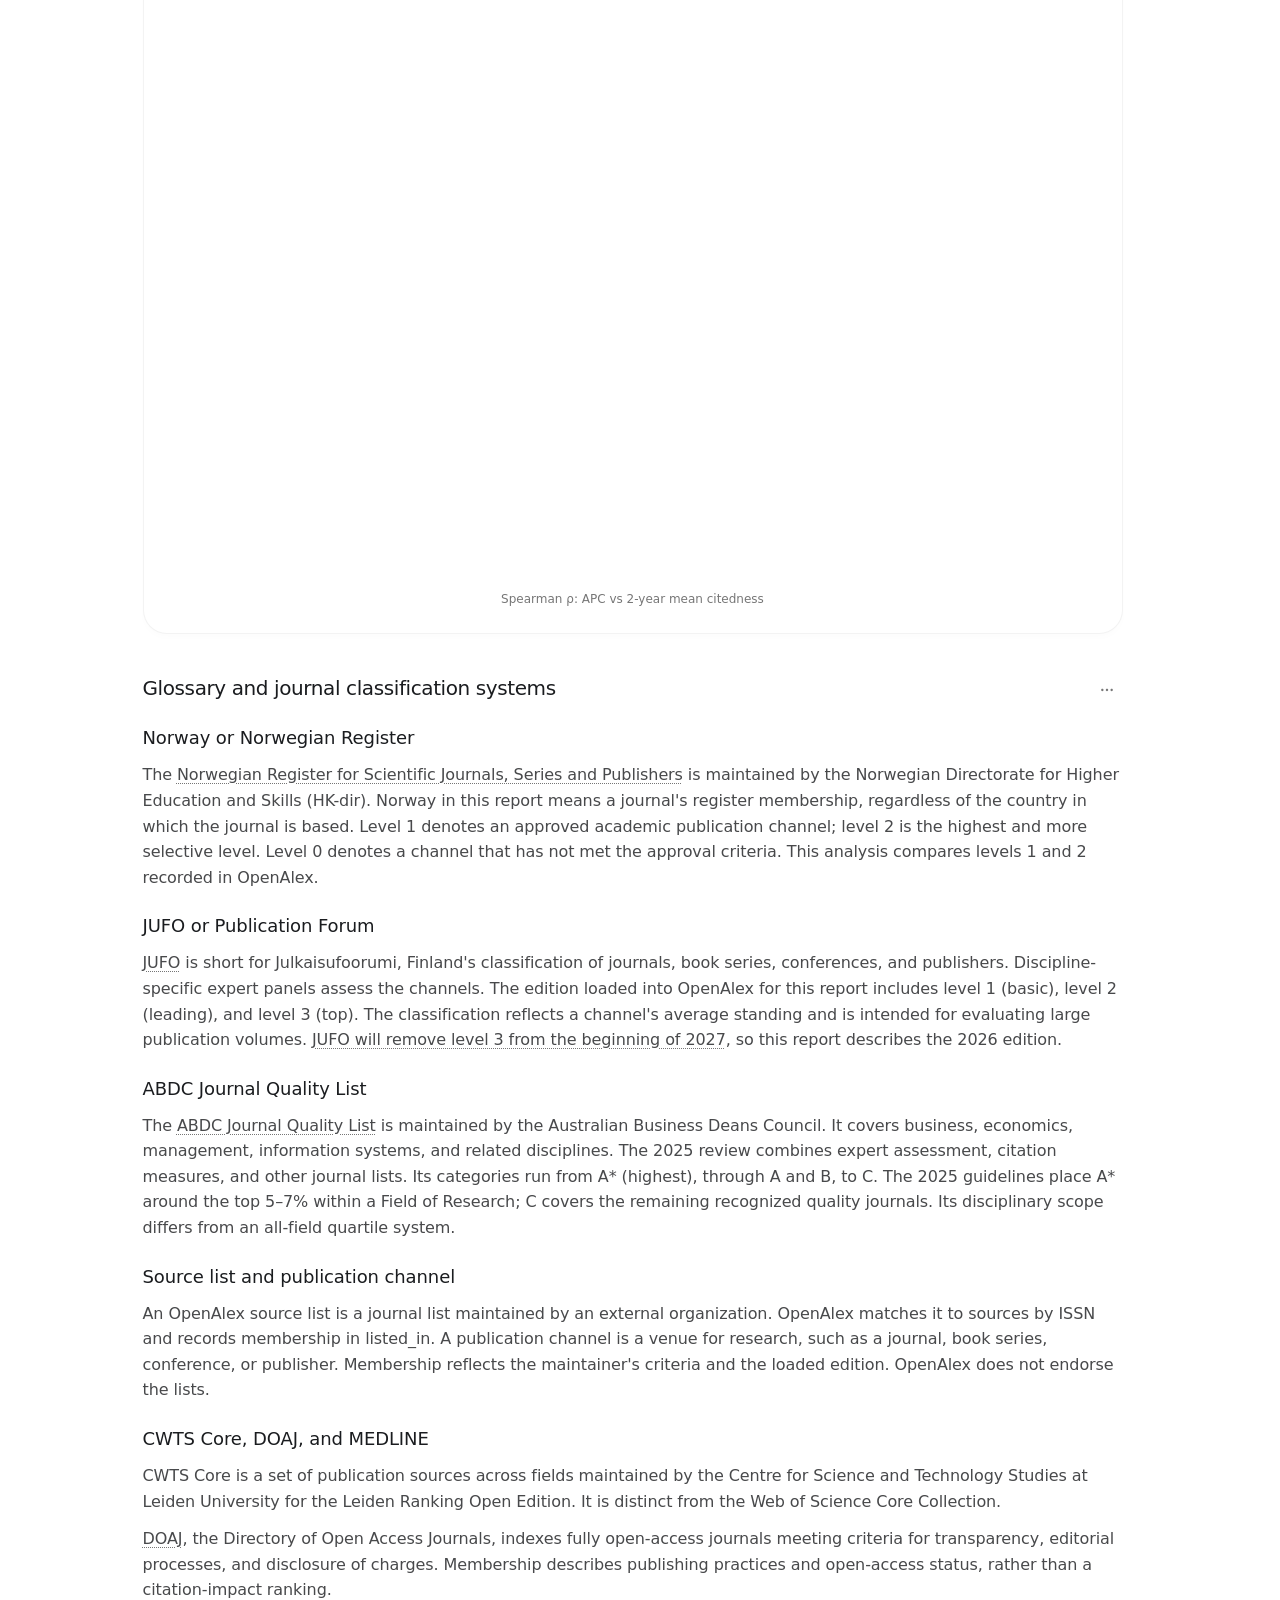
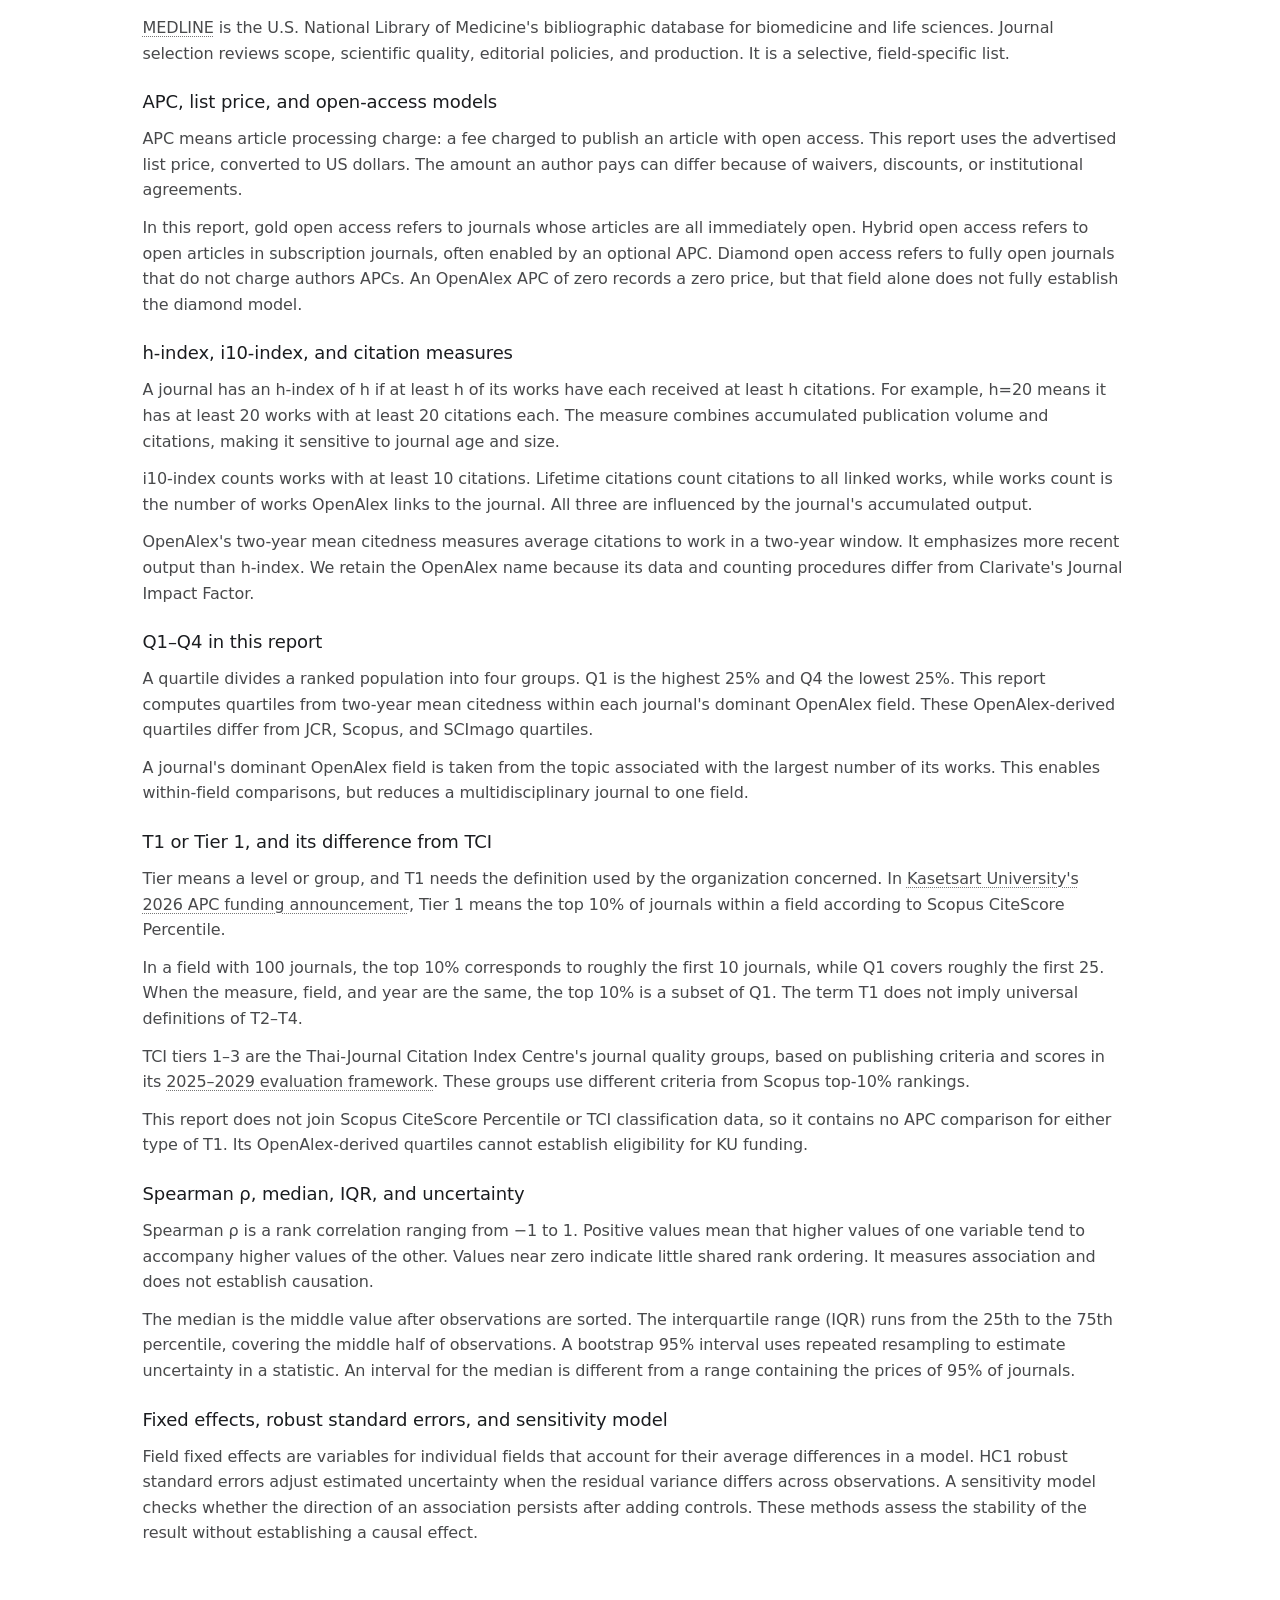
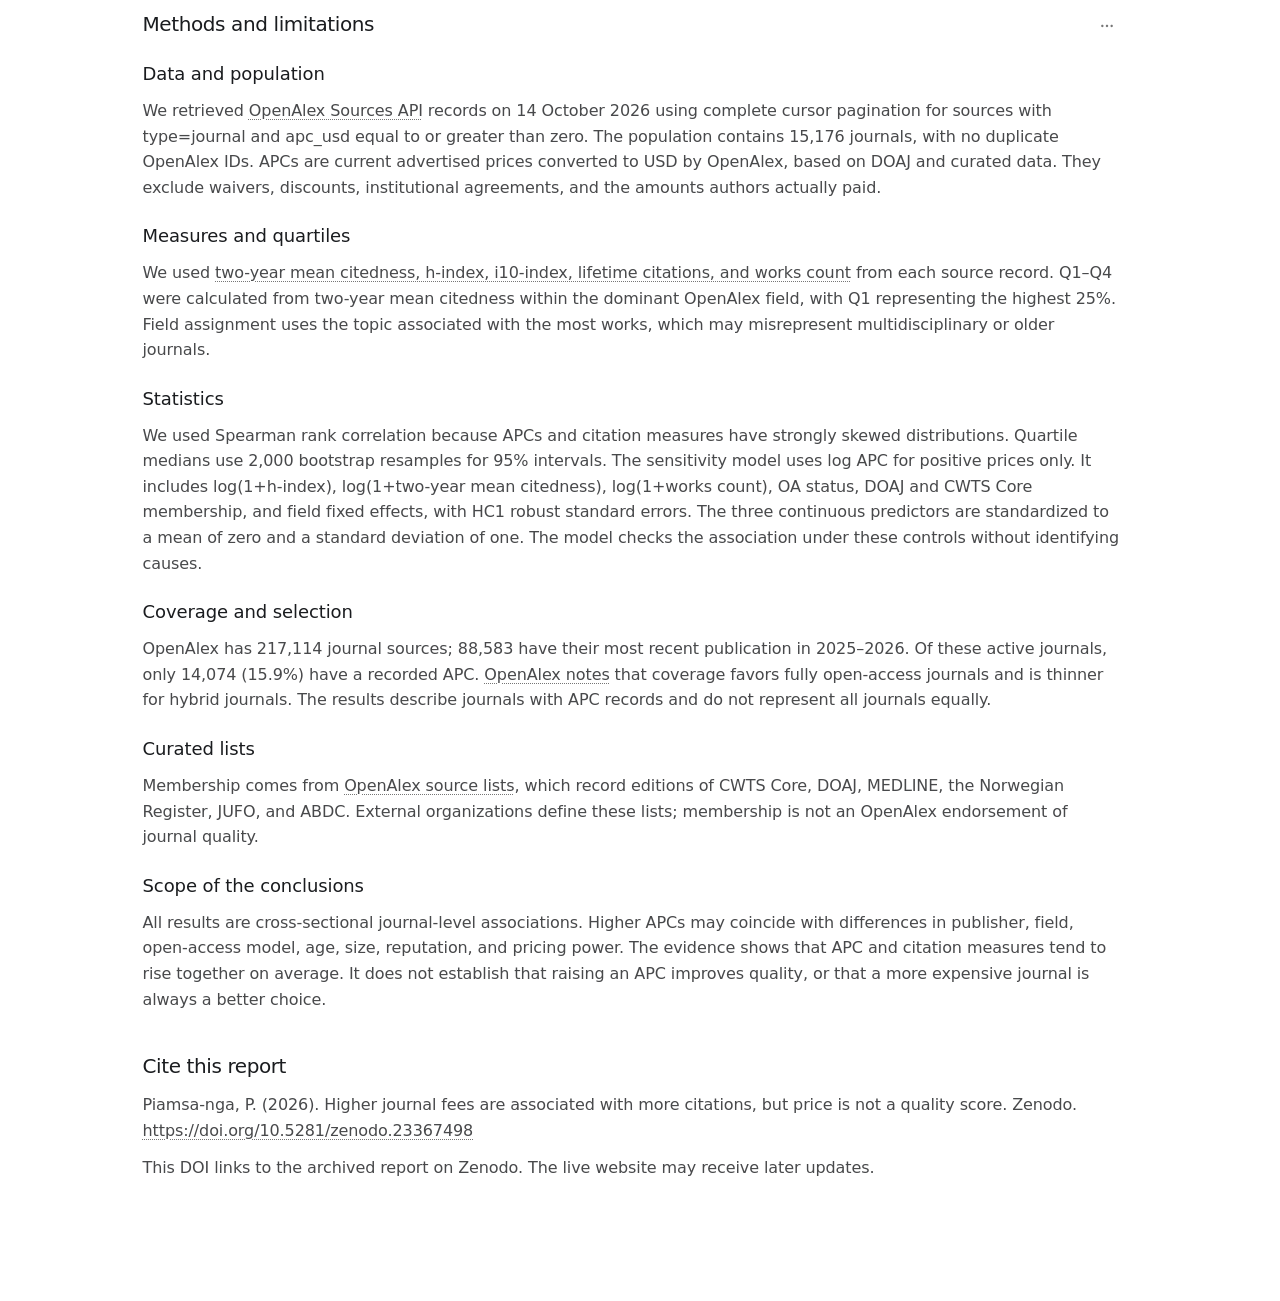
